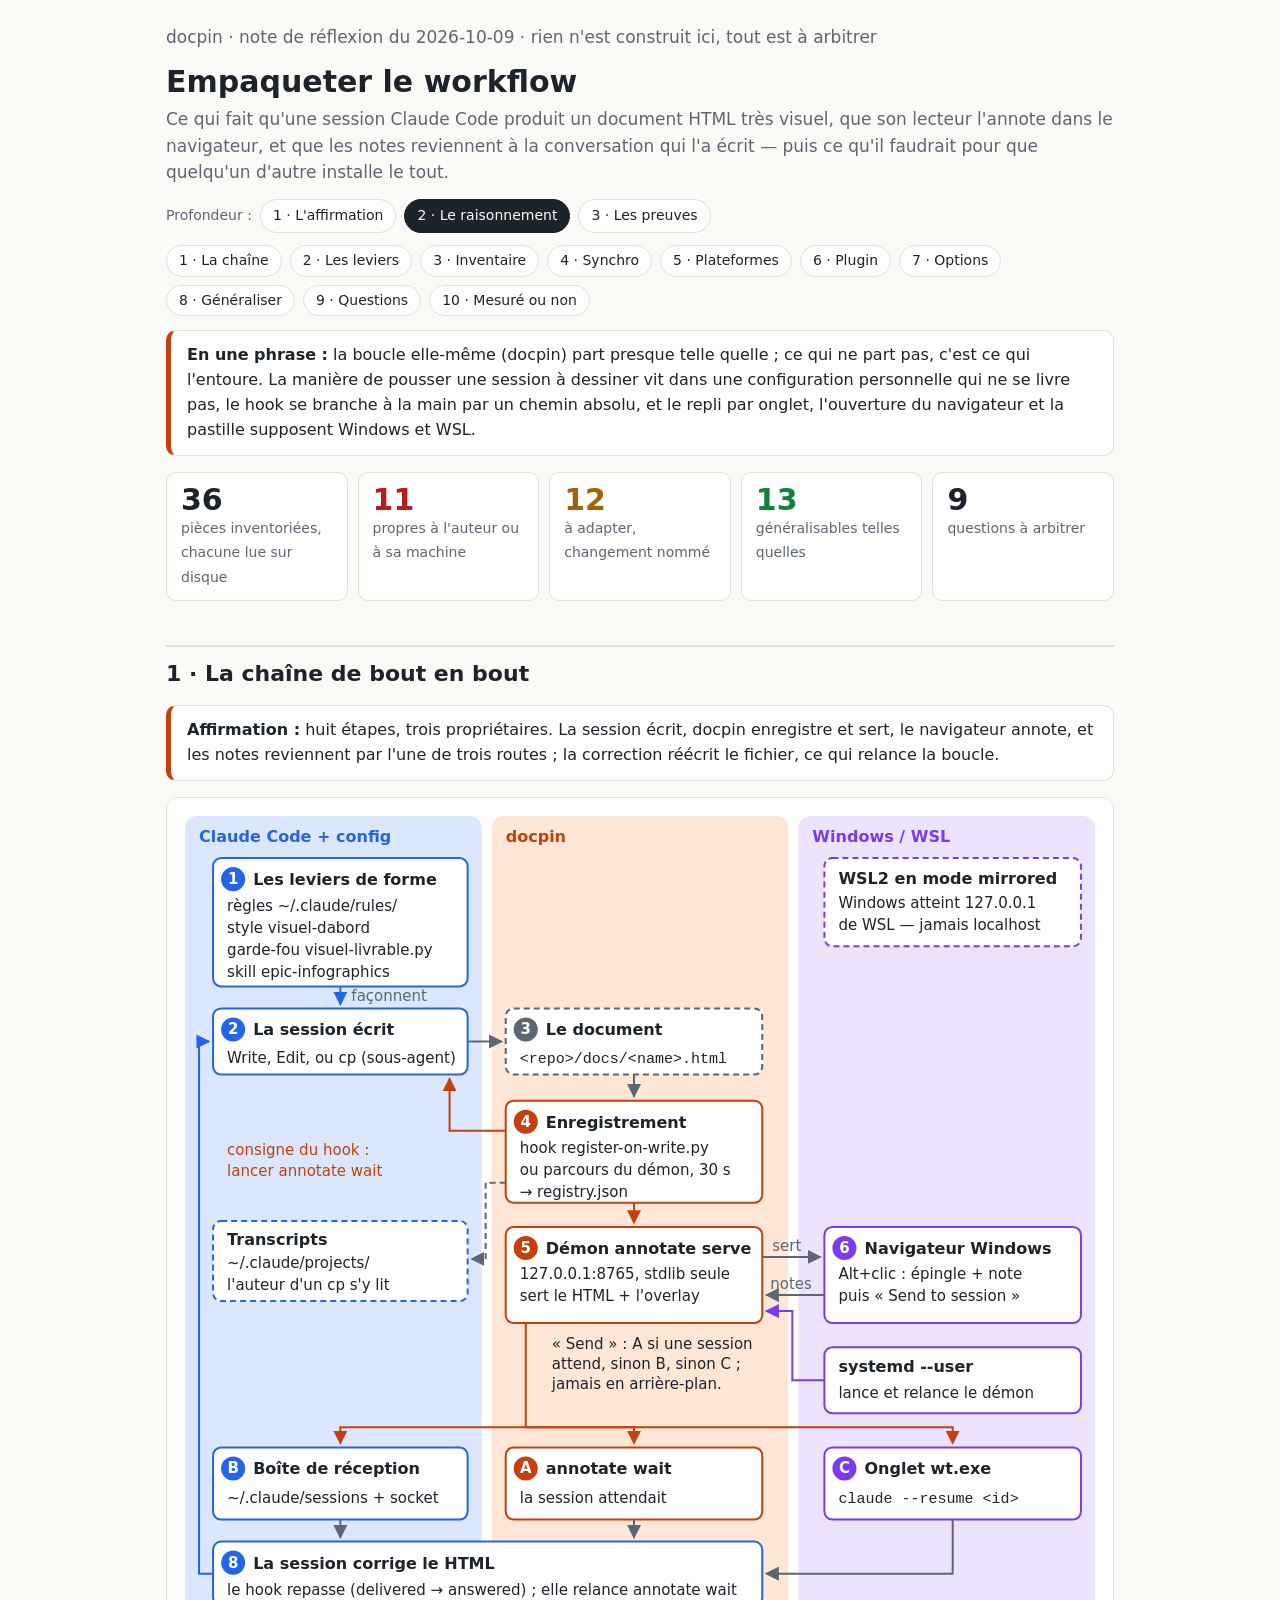
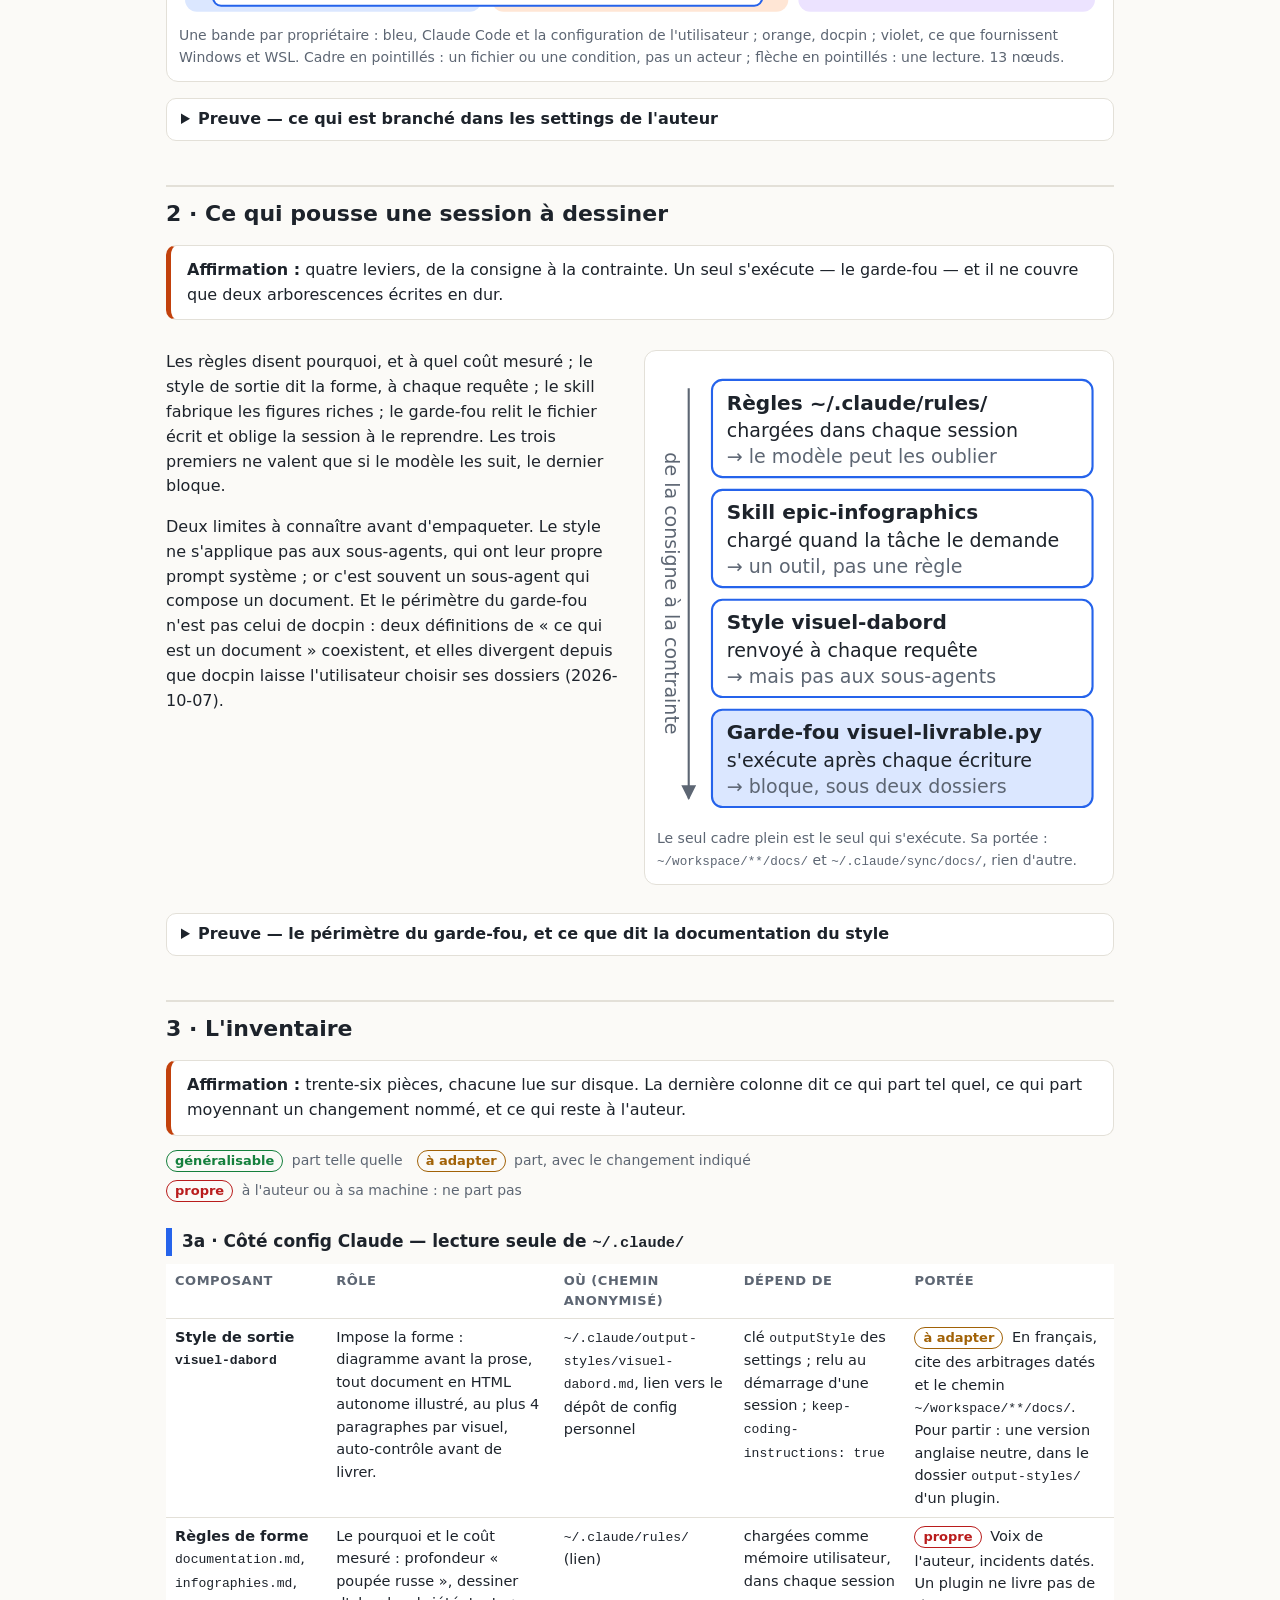
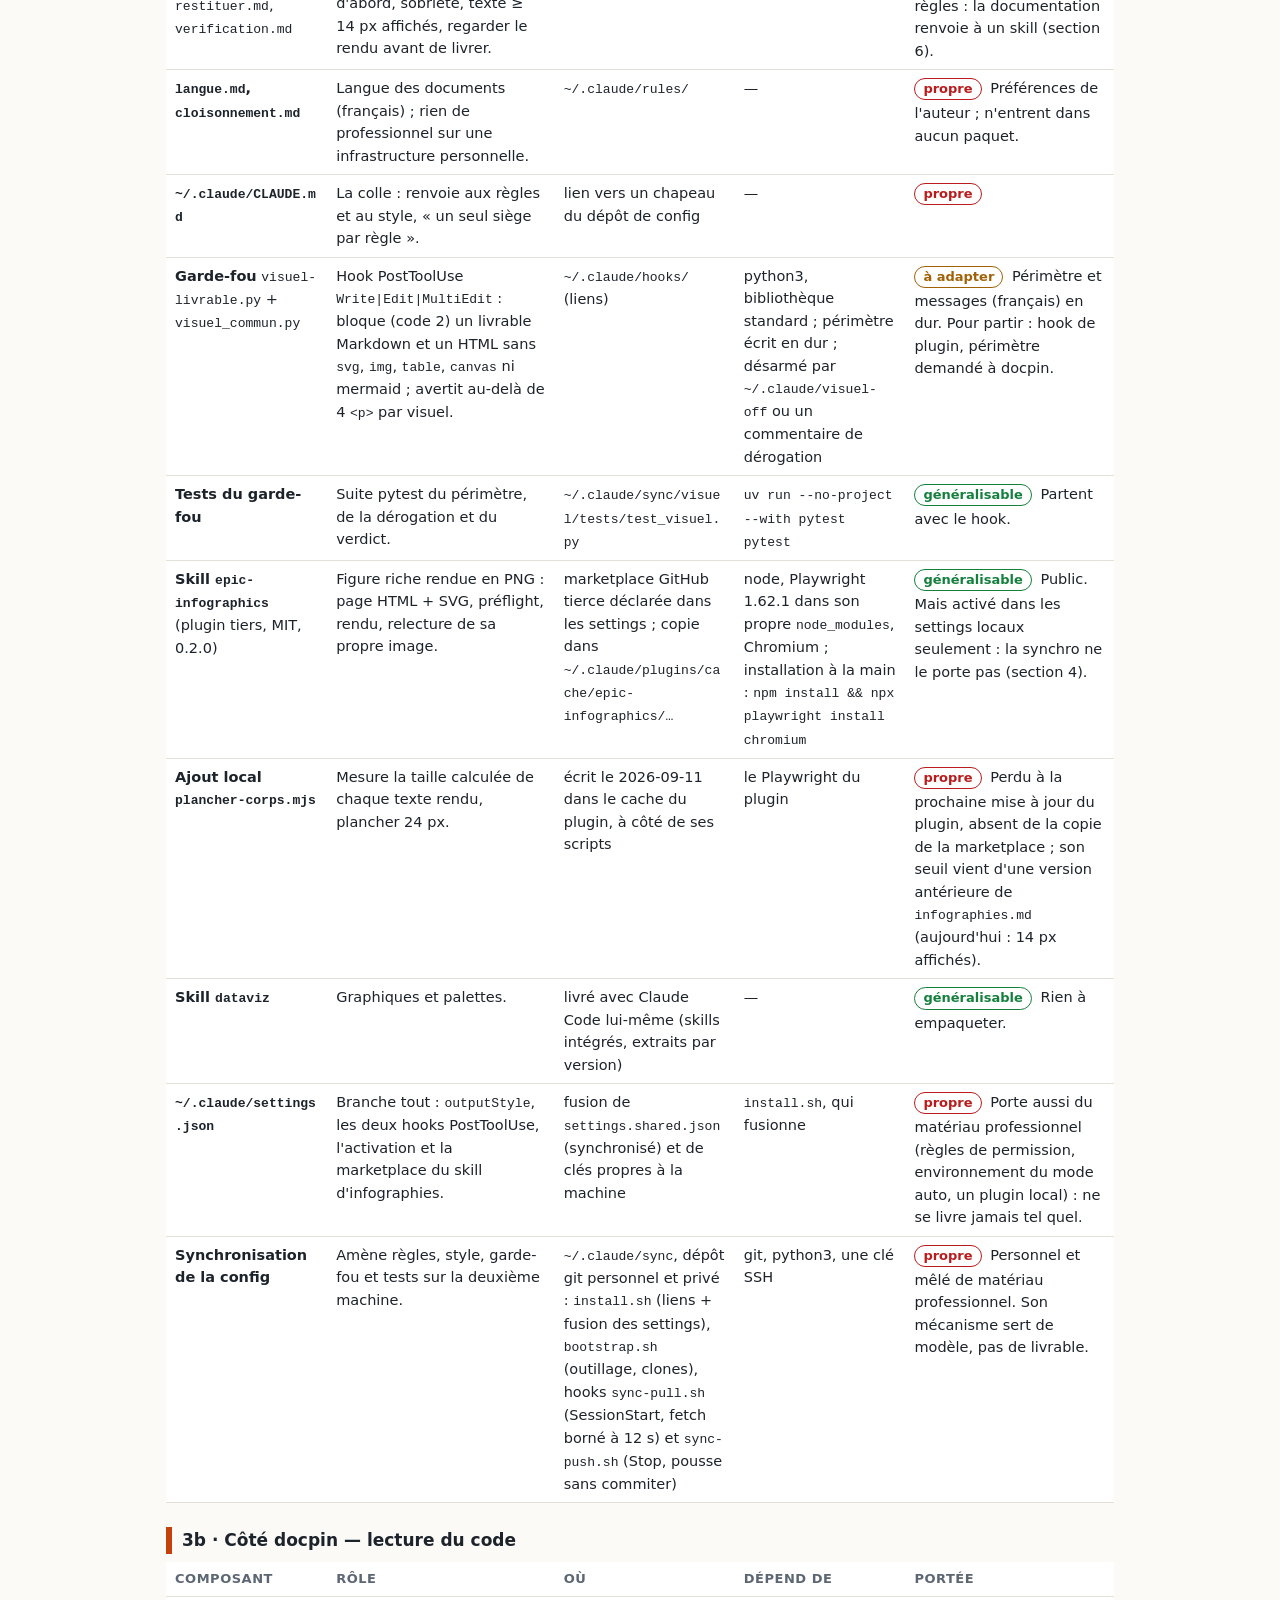
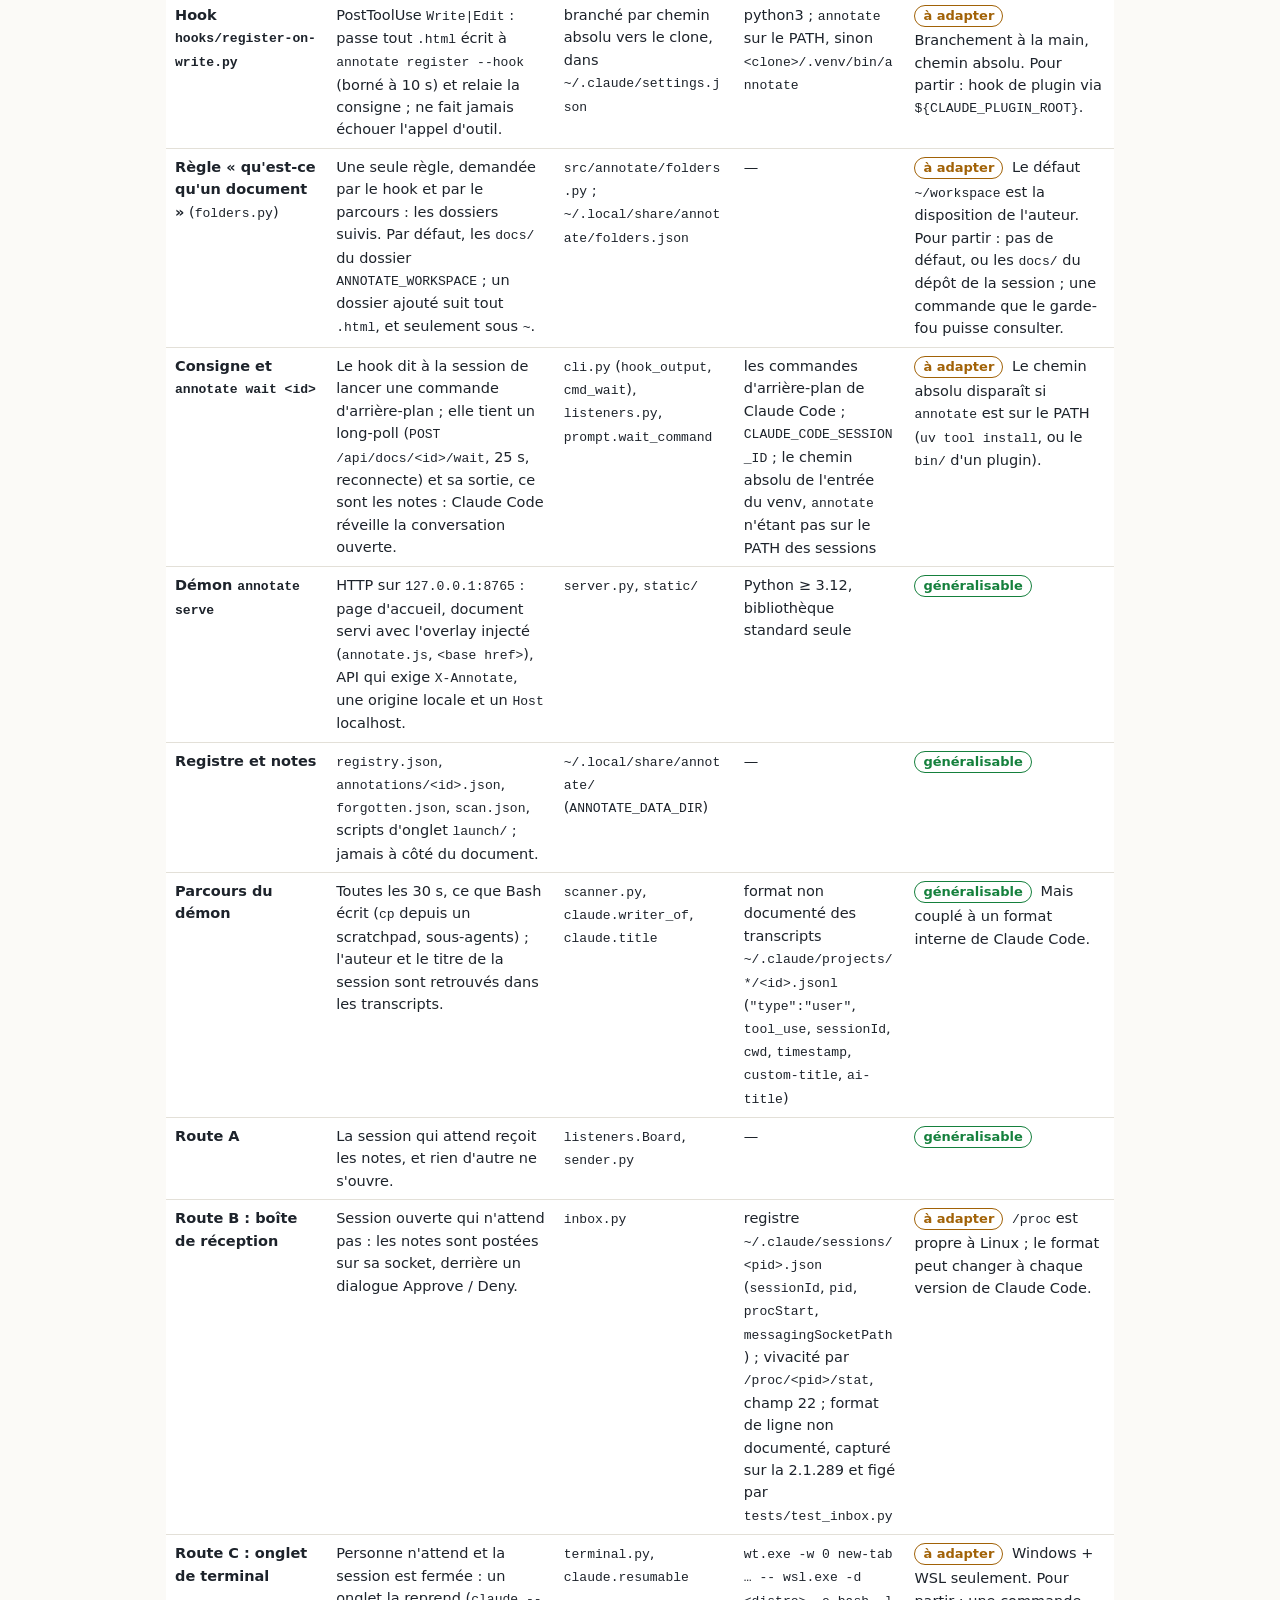
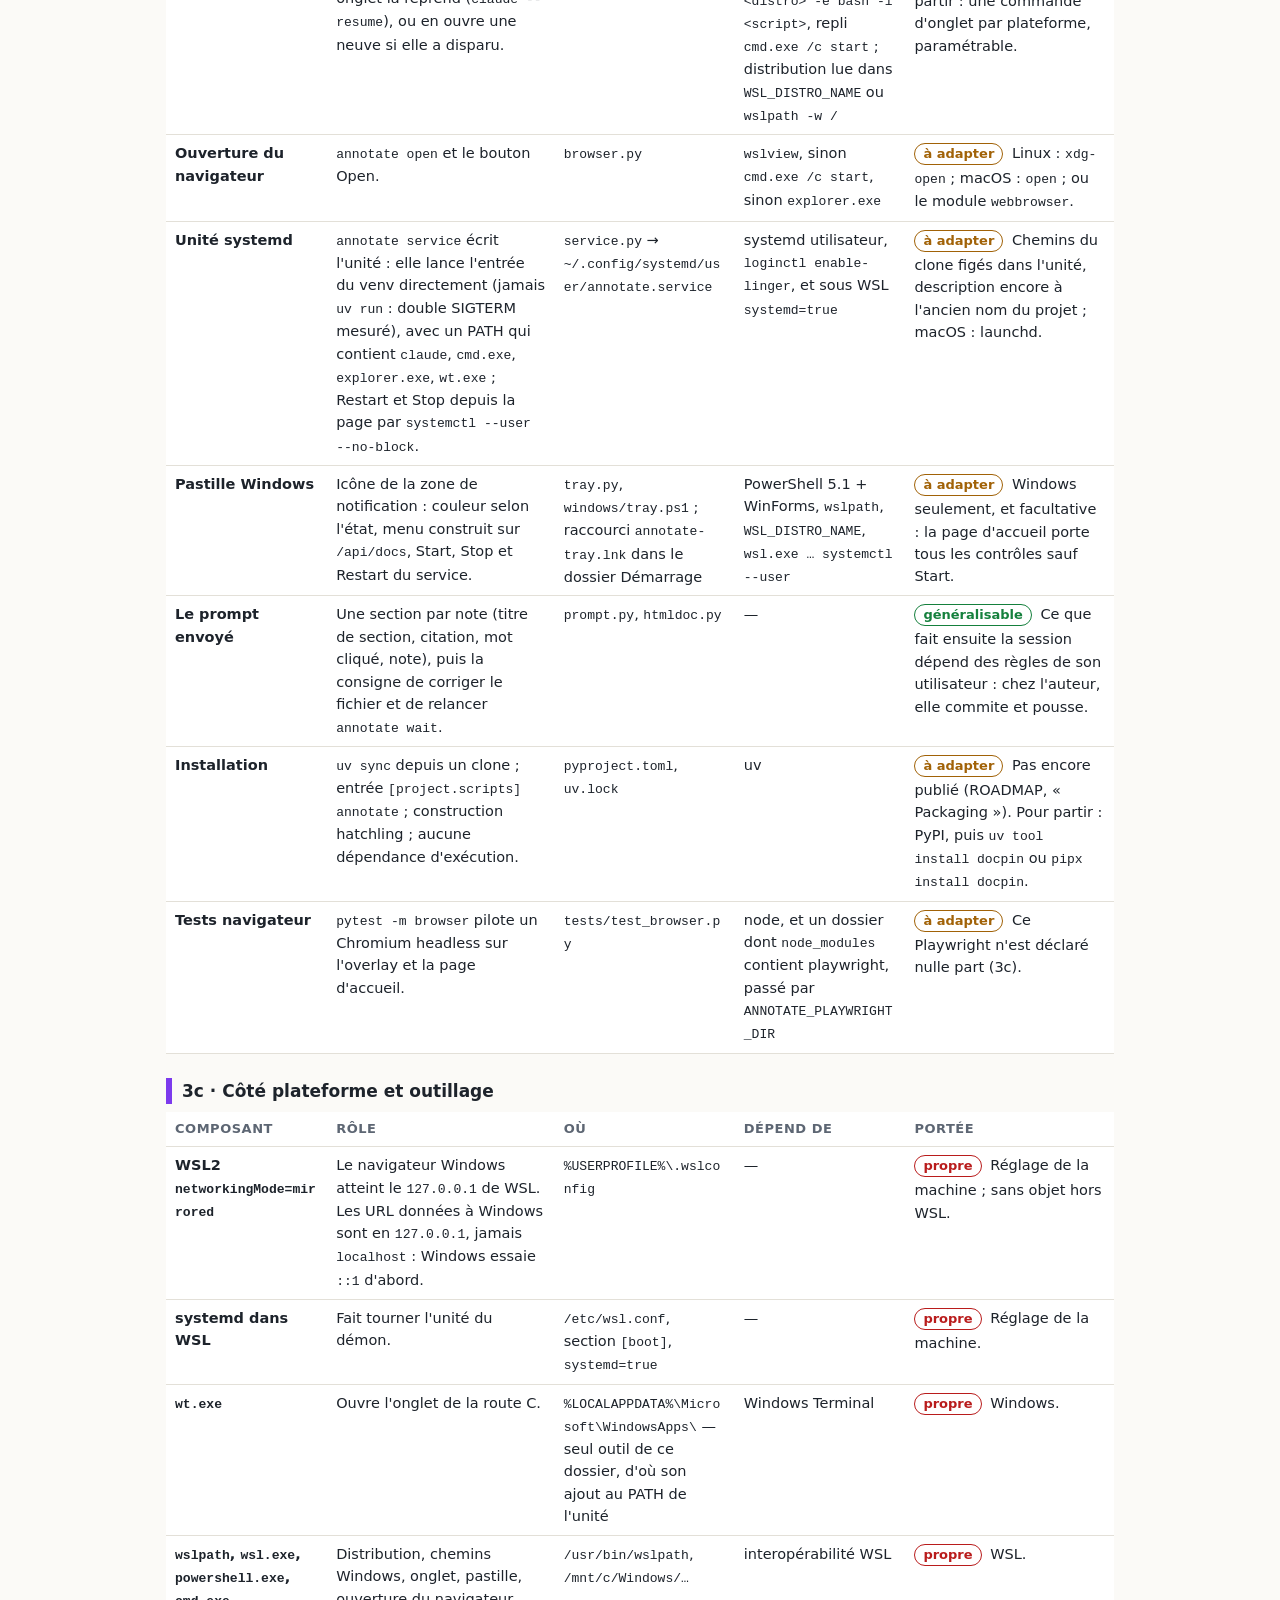
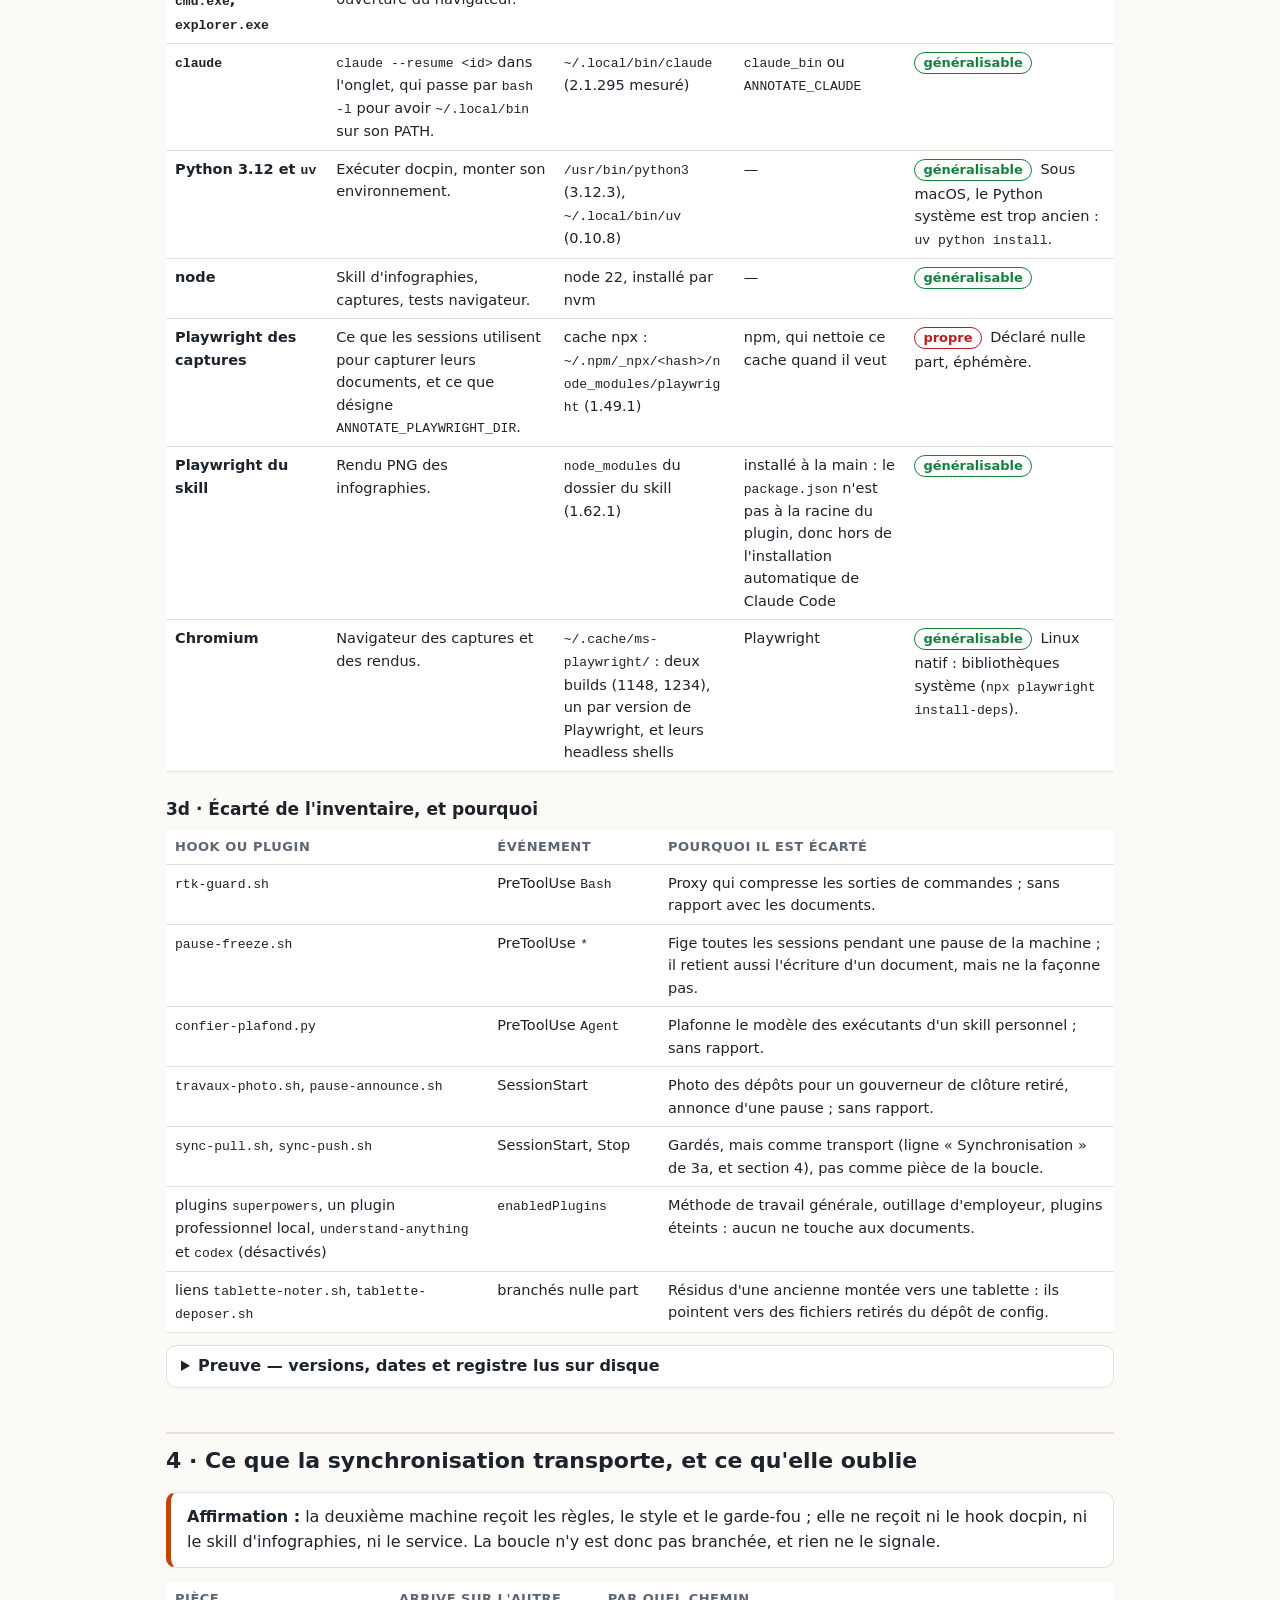
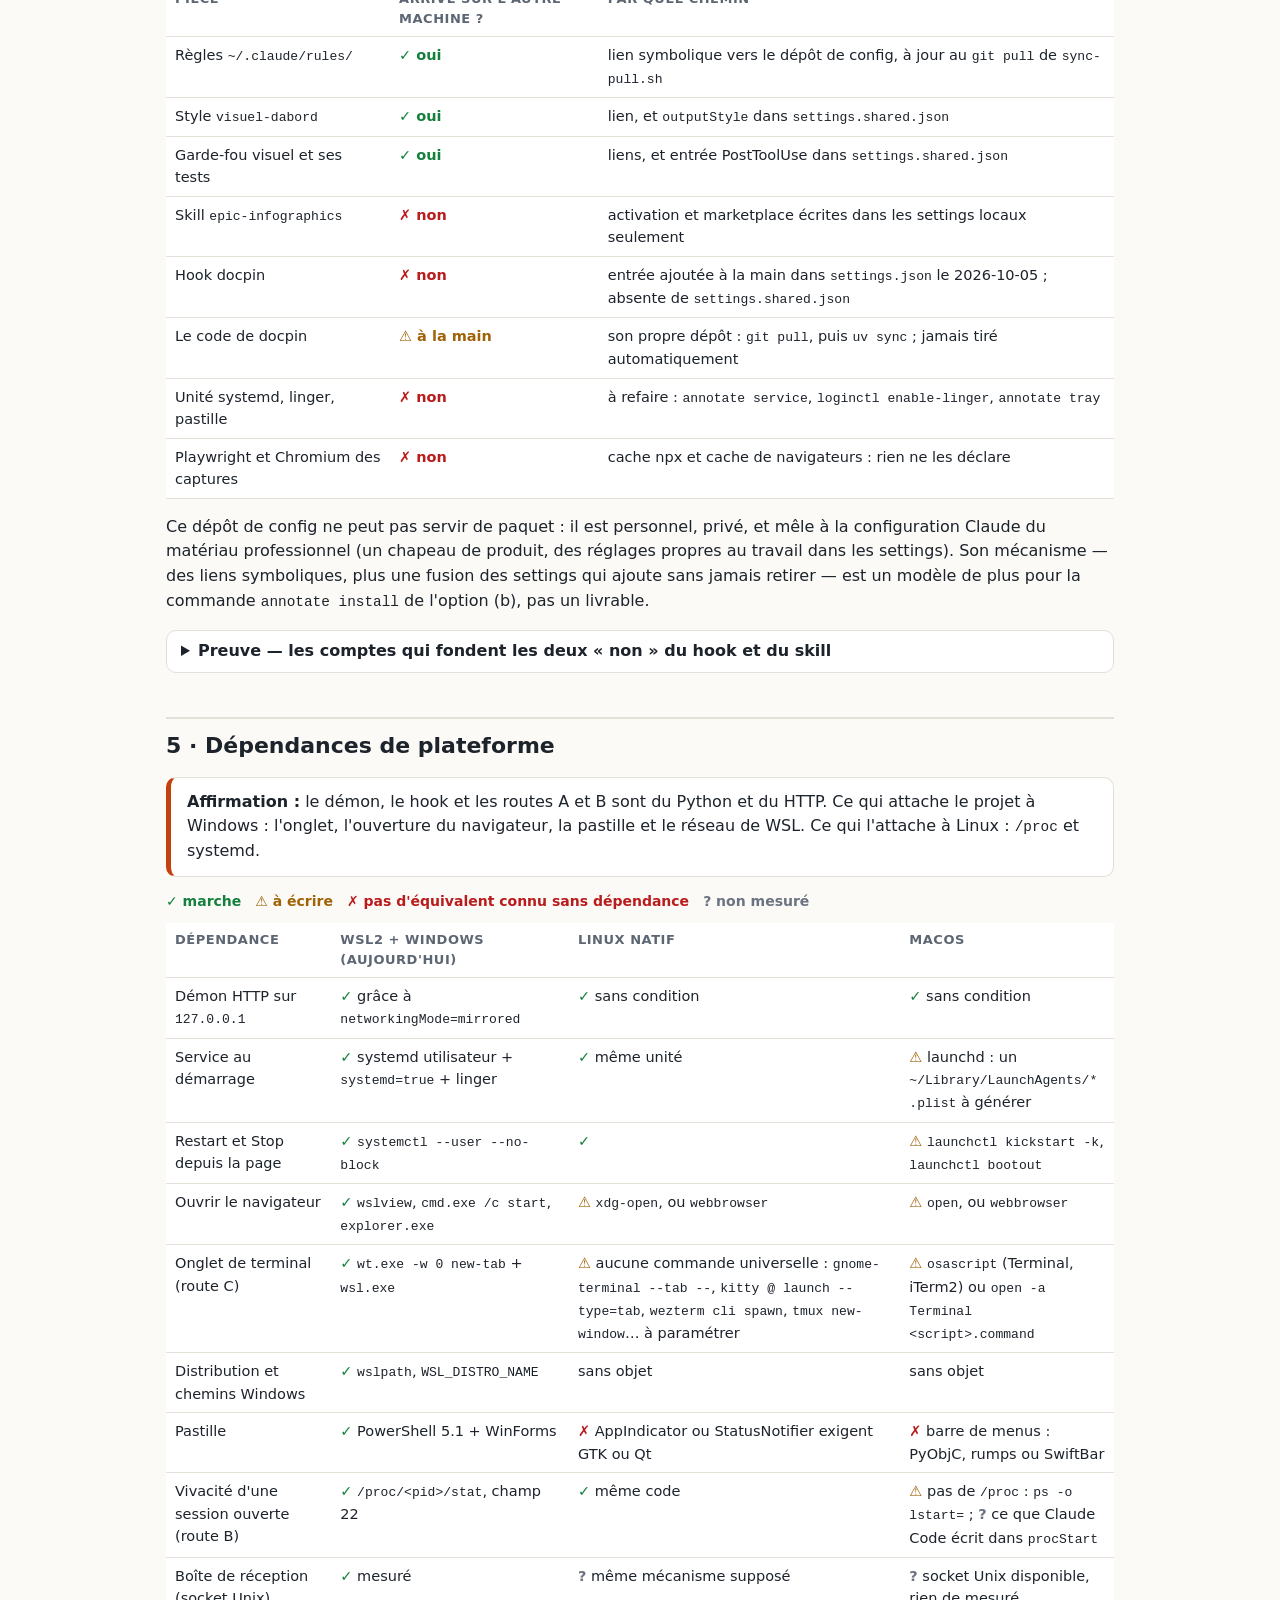
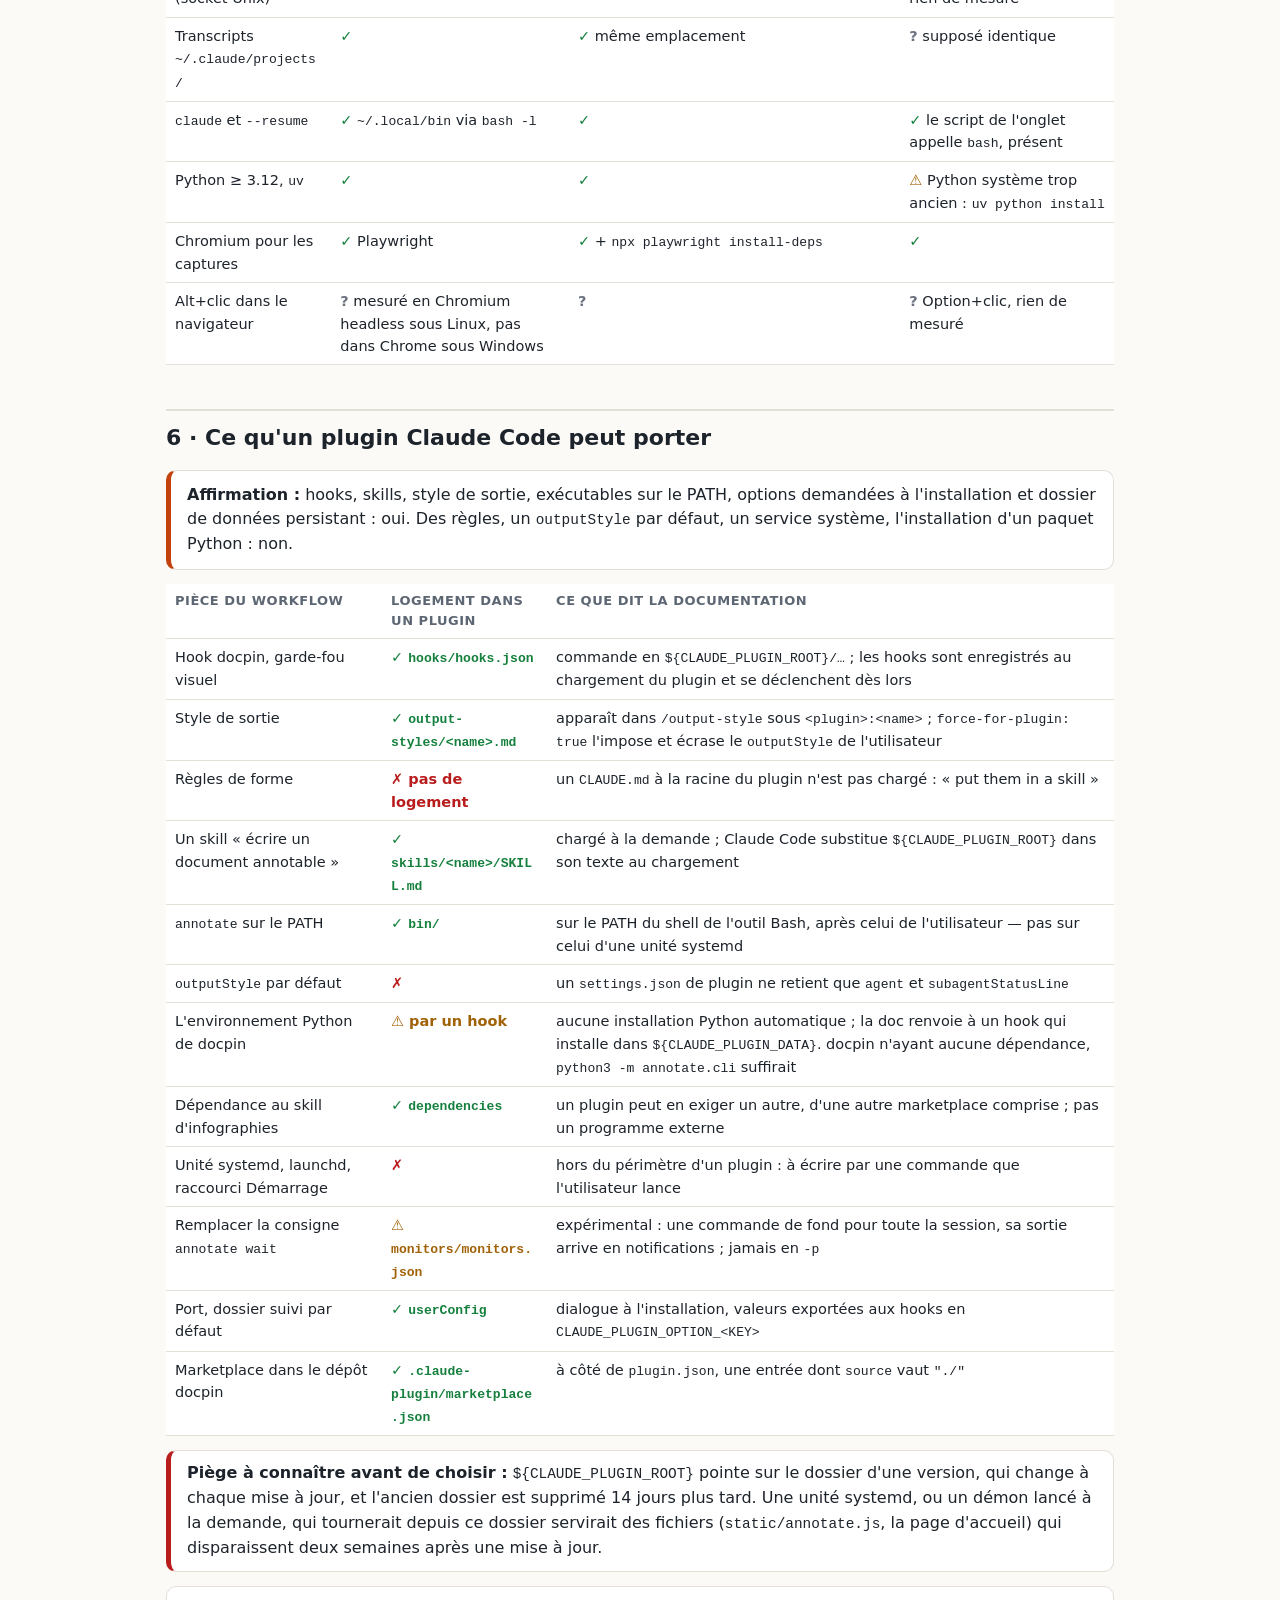
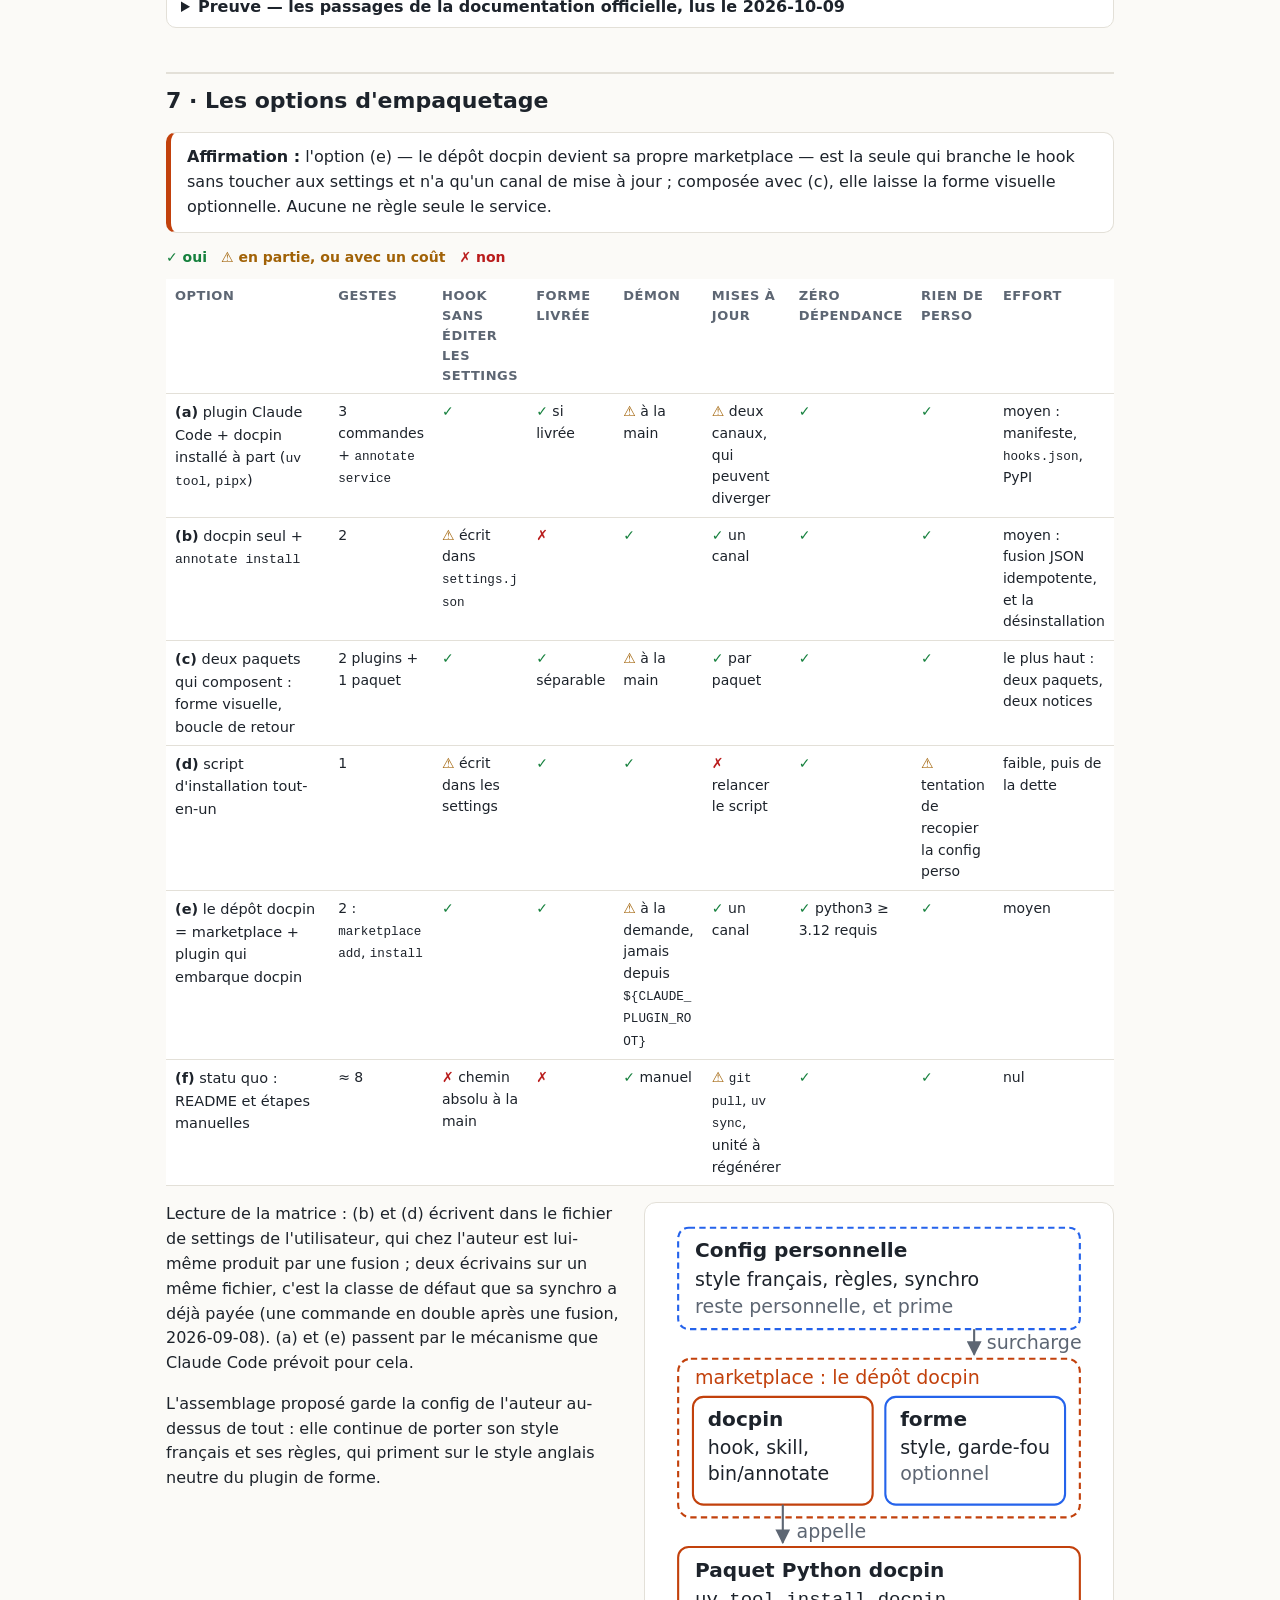
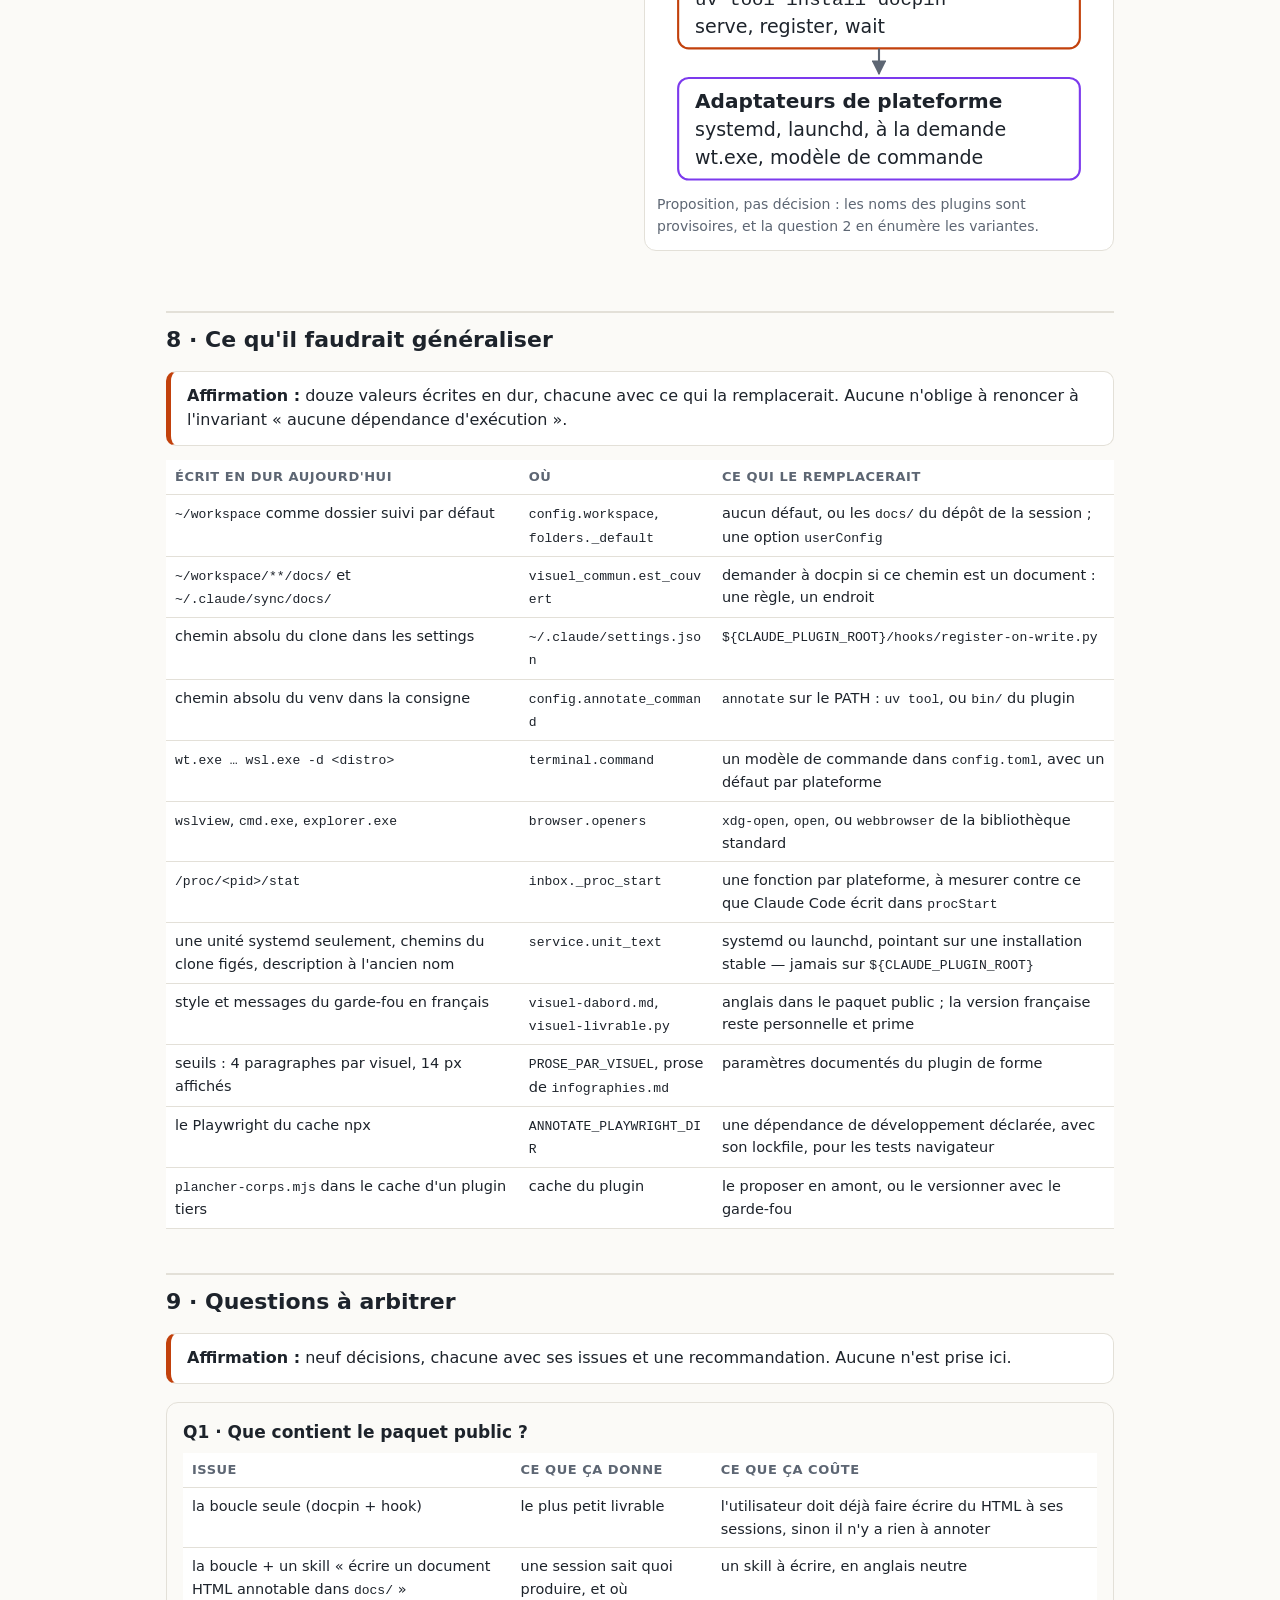
==== docs/empaqueter-le-workflow.html @ dc302966 "docs: inventaire du workflow et pistes d'empaquetage Inventaire de tout ce qui fait tourner la chaîn" ====
<!doctype html>
<html lang="fr">
<head>
<meta charset="utf-8">
<meta name="viewport" content="width=device-width, initial-scale=1">
<meta name="color-scheme" content="light dark">
<title>Empaqueter le workflow</title>
<style>
:root {
  --bg: #fbfaf7; --paper: #ffffff; --ink: #1d232b; --muted: #5d6673; --line: #e3e0d8;
  --claude: #2563eb; --claude-soft: #dbe7ff;
  --docpin: #c2410c; --docpin-soft: #ffe6d5;
  --plat: #7c3aed; --plat-soft: #ece3ff;
  --gen: #15803d; --adapt: #a16207; --own: #b91c1c; --unk: #6b7280;
}
@media (prefers-color-scheme: dark) {
  :root:not([data-theme="light"]) {
    --bg: #15181d; --paper: #1d2128; --ink: #e6e8eb; --muted: #9aa3ae; --line: #313844;
    --claude: #7aa7ff; --claude-soft: #1f2e4d; --docpin: #fb923c; --docpin-soft: #4a2a15;
    --plat: #b79bff; --plat-soft: #2d2350; --gen: #4ade80; --adapt: #fbbf24; --own: #f87171;
    --unk: #9ca3af;
  }
}
:root[data-theme="dark"] {
  --bg: #15181d; --paper: #1d2128; --ink: #e6e8eb; --muted: #9aa3ae; --line: #313844;
  --claude: #7aa7ff; --claude-soft: #1f2e4d; --docpin: #fb923c; --docpin-soft: #4a2a15;
  --plat: #b79bff; --plat-soft: #2d2350; --gen: #4ade80; --adapt: #fbbf24; --own: #f87171;
  --unk: #9ca3af;
}
* { box-sizing: border-box; }
body { margin: 0; background: var(--bg); color: var(--ink);
  font: 16px/1.55 system-ui, -apple-system, "Segoe UI", sans-serif; }
main { max-width: 980px; margin: 0 auto; padding: 24px 16px 80px; }
h1 { font-size: 30px; line-height: 1.2; margin: 8px 0 6px; }
h2 { font-size: 22px; margin: 44px 0 10px; padding-top: 10px; border-top: 2px solid var(--line); }
h3 { font-size: 17px; margin: 24px 0 8px; }
h3.side { border-left: 6px solid var(--line); padding-left: 10px; }
h3.side.claude { border-color: var(--claude); } h3.side.docpin { border-color: var(--docpin); }
h3.side.plat { border-color: var(--plat); }
a { color: var(--claude); }
.lede { color: var(--muted); font-size: 17px; margin: 0 0 14px; }
.levels { display: flex; flex-wrap: wrap; align-items: center; gap: 8px; margin: 14px 0 6px; }
.levels span { color: var(--muted); font-size: 14px; }
.levels button { font: inherit; font-size: 14px; color: var(--ink); background: var(--paper);
  border: 1px solid var(--line); border-radius: 999px; padding: 5px 12px; cursor: pointer; }
.levels button[aria-pressed="true"] { background: var(--ink); color: var(--bg); border-color: var(--ink); }
nav.toc { display: flex; flex-wrap: wrap; gap: 8px; margin: 12px 0 6px; }
nav.toc a { text-decoration: none; color: var(--ink); background: var(--paper); border: 1px solid var(--line);
  border-radius: 999px; padding: 4px 12px; font-size: 14px; }
.verdict { background: var(--paper); border: 1px solid var(--line); border-left: 5px solid var(--docpin);
  border-radius: 10px; padding: 12px 16px; margin: 14px 0; }
.warn { background: var(--paper); border: 1px solid var(--line); border-left: 5px solid var(--own);
  border-radius: 10px; padding: 10px 16px; margin: 14px 0; }
.reco { background: var(--paper); border: 1px solid var(--line); border-left: 5px solid var(--gen);
  border-radius: 10px; padding: 10px 16px; margin: 10px 0 4px; }
.tiles { display: grid; grid-template-columns: repeat(auto-fit, minmax(150px, 1fr)); gap: 10px; margin: 16px 0; }
.tile { background: var(--paper); border: 1px solid var(--line); border-radius: 10px; padding: 10px 14px; }
.tile b { display: block; font-size: 30px; line-height: 1.1; }
.tile span { color: var(--muted); font-size: 14px; }
.tile.own b { color: var(--own); } .tile.adapt b { color: var(--adapt); } .tile.gen b { color: var(--gen); }
figure { margin: 16px 0; background: var(--paper); border: 1px solid var(--line); border-radius: 12px; padding: 12px; }
figure svg { width: 100%; height: auto; display: block; }
figcaption { color: var(--muted); font-size: 14px; margin-top: 8px; }
.narrowfig svg { max-width: 460px; margin: 0 auto; }
@media (max-width: 999px) { .wide-only { display: none; } }
@media (min-width: 1000px) { .narrow-only { display: none; } }
.split { display: grid; gap: 4px 22px; align-items: start; }
@media (min-width: 900px) { .split { grid-template-columns: minmax(0, 1fr) 470px; } }
.scroll { overflow-x: auto; }
table { border-collapse: collapse; width: 100%; background: var(--paper); font-size: 14.5px; }
th, td { text-align: left; vertical-align: top; padding: 7px 9px; border-bottom: 1px solid var(--line);
  overflow-wrap: break-word; }
table.inv th:nth-child(1) { width: 17%; } table.inv th:nth-child(2) { width: 24%; }
table.inv th:nth-child(3) { width: 19%; } table.inv th:nth-child(4) { width: 18%; }
table.excl th:nth-child(1) { width: 34%; } table.excl th:nth-child(2) { width: 18%; }
table.matrix th:nth-child(1) { width: 20%; }
table.matrix td:not(:first-child) { font-size: 14px; }
th { font-size: 13px; text-transform: uppercase; letter-spacing: .04em; color: var(--muted); }
code { font-family: ui-monospace, "Cascadia Code", Menlo, monospace; font-size: .9em; overflow-wrap: anywhere; }
.tag { display: inline-block; font-size: 13px; font-weight: 700; padding: 0 8px; border-radius: 999px;
  border: 1.5px solid currentColor; white-space: nowrap; margin: 0 4px 2px 0; }
.tag.gen, .y { color: var(--gen); } .tag.adapt, .w { color: var(--adapt); } .tag.own, .n { color: var(--own); }
.tag.unk, .u { color: var(--unk); }
.y, .w, .n, .u { font-weight: 700; }
details { background: var(--paper); border: 1px solid var(--line); border-radius: 10px; padding: 8px 14px; margin: 12px 0; }
summary { cursor: pointer; font-weight: 600; }
pre { white-space: pre-wrap; overflow-wrap: anywhere; background: var(--bg); border: 1px solid var(--line);
  border-radius: 8px; padding: 10px 12px; font-size: 13.5px; line-height: 1.45; }
blockquote { margin: 8px 0; padding: 4px 12px; border-left: 3px solid var(--line); color: var(--muted); }
ul.tight { margin: 6px 0; padding-left: 20px; } ul.tight li { margin: 2px 0; }
.q { border: 1px solid var(--line); border-radius: 12px; padding: 2px 16px 12px; margin: 18px 0; }
.q h3 { margin-top: 14px; }
.legend { display: flex; flex-wrap: wrap; gap: 6px 14px; font-size: 14px; color: var(--muted); margin: 6px 0 10px; }
/* svg text: wide figures are drawn at about 1 unit per pixel, narrow ones are capped at 460 px */
.s15 { font-size: 15px; fill: var(--ink); } .s16b { font-size: 16px; font-weight: 700; fill: var(--ink); }
.s18 { font-size: 18px; fill: var(--ink); } .s19b { font-size: 19px; font-weight: 700; fill: var(--ink); }
.lane { font-size: 16px; font-weight: 700; }
.bn { font-size: 15px; font-weight: 700; fill: var(--paper); } .bn18 { font-size: 18px; font-weight: 700; fill: var(--paper); }
.mono { font-family: ui-monospace, "Cascadia Code", Menlo, monospace; }
.mut { fill: var(--muted); }
.box { fill: var(--paper); stroke-width: 2; }
.arr { fill: none; stroke-width: 2; }
.dash { stroke-dasharray: 6 4; }
/* depth selector: level 1 keeps the claims, level 3 opens every proof */
body[data-level="1"] .l2 { display: none !important; }
@media (max-width: 640px) {
  h1 { font-size: 25px; } body { font-size: 15px; }
  table, thead, tbody, tr, th, td { display: block; }
  thead { display: none; }
  tr { border-bottom: 1px solid var(--line); padding: 8px 0; }
  td { border: none; padding: 2px 10px; }
  td[data-label]::before { content: attr(data-label); display: block; font-size: 12.5px;
    text-transform: uppercase; letter-spacing: .04em; color: var(--muted); }
}
</style>
</head>
<body data-level="2">
<main>
<p class="lede">docpin · note de réflexion du 2026-10-09 · rien n'est construit ici, tout est à arbitrer</p>
<h1>Empaqueter le workflow</h1>
<p class="lede">Ce qui fait qu'une session Claude Code produit un document HTML très visuel, que son lecteur
l'annote dans le navigateur, et que les notes reviennent à la conversation qui l'a écrit — puis ce qu'il
faudrait pour que quelqu'un d'autre installe le tout.</p>

<div class="levels" role="group" aria-label="Profondeur de lecture">
  <span>Profondeur :</span>
  <button type="button" data-level="1" aria-pressed="false">1 · L'affirmation</button>
  <button type="button" data-level="2" aria-pressed="true">2 · Le raisonnement</button>
  <button type="button" data-level="3" aria-pressed="false">3 · Les preuves</button>
</div>

<nav class="toc">
  <a href="#chaine">1 · La chaîne</a>
  <a href="#leviers">2 · Les leviers</a>
  <a href="#inventaire">3 · Inventaire</a>
  <a href="#synchro">4 · Synchro</a>
  <a href="#plateformes">5 · Plateformes</a>
  <a href="#plugin">6 · Plugin</a>
  <a href="#options">7 · Options</a>
  <a href="#generaliser">8 · Généraliser</a>
  <a href="#questions">9 · Questions</a>
  <a href="#mesure">10 · Mesuré ou non</a>
</nav>

<div class="verdict"><strong>En une phrase :</strong> la boucle elle-même (docpin) part presque telle quelle ;
ce qui ne part pas, c'est ce qui l'entoure. La manière de pousser une session à dessiner vit dans une
configuration personnelle qui ne se livre pas, le hook se branche à la main par un chemin absolu, et le repli
par onglet, l'ouverture du navigateur et la pastille supposent Windows et WSL.</div>

<div class="tiles">
  <div class="tile"><b>36</b><span>pièces inventoriées, chacune lue sur disque</span></div>
  <div class="tile own"><b>11</b><span>propres à l'auteur ou à sa machine</span></div>
  <div class="tile adapt"><b>12</b><span>à adapter, changement nommé</span></div>
  <div class="tile gen"><b>13</b><span>généralisables telles quelles</span></div>
  <div class="tile"><b>9</b><span>questions à arbitrer</span></div>
</div>

<!-- ============================================================ 1 -->
<h2 id="chaine">1 · La chaîne de bout en bout</h2>
<div class="verdict"><strong>Affirmation :</strong> huit étapes, trois propriétaires. La session écrit, docpin
enregistre et sert, le navigateur annote, et les notes reviennent par l'une de trois routes ; la correction
réécrit le fichier, ce qui relance la boucle.</div>

<figure class="wide-only">
<svg viewBox="0 0 920 806" role="img" aria-labelledby="w-t">
  <title id="w-t">La chaîne : leviers de forme, session, document, enregistrement, démon, navigateur, trois routes de retour, correction</title>
  <defs>
    <marker id="w-ai" viewBox="0 0 10 10" refX="9" refY="5" markerWidth="7" markerHeight="7" orient="auto-start-reverse"><path d="M0,0 L10,5 L0,10 z" fill="var(--muted)"/></marker>
    <marker id="w-ac" viewBox="0 0 10 10" refX="9" refY="5" markerWidth="7" markerHeight="7" orient="auto-start-reverse"><path d="M0,0 L10,5 L0,10 z" fill="var(--claude)"/></marker>
    <marker id="w-ad" viewBox="0 0 10 10" refX="9" refY="5" markerWidth="7" markerHeight="7" orient="auto-start-reverse"><path d="M0,0 L10,5 L0,10 z" fill="var(--docpin)"/></marker>
    <marker id="w-ap" viewBox="0 0 10 10" refX="9" refY="5" markerWidth="7" markerHeight="7" orient="auto-start-reverse"><path d="M0,0 L10,5 L0,10 z" fill="var(--plat)"/></marker>
  </defs>
  <!-- lanes -->
  <rect x="6" y="6" width="296" height="794" rx="12" fill="var(--claude-soft)"/>
  <rect x="312" y="6" width="296" height="794" rx="12" fill="var(--docpin-soft)"/>
  <rect x="618" y="6" width="296" height="794" rx="12" fill="var(--plat-soft)"/>
  <text x="20" y="32" class="lane" fill="var(--claude)">Claude Code + config</text>
  <text x="326" y="32" class="lane" fill="var(--docpin)">docpin</text>
  <text x="632" y="32" class="lane" fill="var(--plat)">Windows / WSL</text>

  <!-- 1 levers -->
  <rect x="34" y="48" width="254" height="128" rx="8" class="box" stroke="var(--claude)"/>
  <circle cx="54" cy="69" r="12" fill="var(--claude)"/><text x="54" y="74" text-anchor="middle" class="bn">1</text>
  <text x="74" y="75" class="s16b">Les leviers de forme</text>
  <text x="48" y="101" class="s15">règles ~/.claude/rules/</text>
  <text x="48" y="123" class="s15">style visuel-dabord</text>
  <text x="48" y="145" class="s15">garde-fou visuel-livrable.py</text>
  <text x="48" y="167" class="s15">skill epic-infographics</text>
  <path d="M161,176 V194" class="arr" stroke="var(--claude)" marker-end="url(#w-ac)"/>
  <text x="172" y="191" class="s15 mut">façonnent</text>

  <!-- WSL note -->
  <rect x="644" y="48" width="256" height="88" rx="8" class="box dash" stroke="var(--plat)"/>
  <text x="658" y="74" class="s16b">WSL2 en mode mirrored</text>
  <text x="658" y="98" class="s15">Windows atteint 127.0.0.1</text>
  <text x="658" y="120" class="s15">de WSL — jamais localhost</text>

  <!-- 2 session -->
  <rect x="34" y="198" width="254" height="66" rx="8" class="box" stroke="var(--claude)"/>
  <circle cx="54" cy="219" r="12" fill="var(--claude)"/><text x="54" y="224" text-anchor="middle" class="bn">2</text>
  <text x="74" y="225" class="s16b">La session écrit</text>
  <text x="48" y="252" class="s15">Write, Edit, ou cp (sous-agent)</text>
  <path d="M288,231 H322" class="arr" stroke="var(--muted)" marker-end="url(#w-ai)"/>

  <!-- 3 document -->
  <rect x="326" y="198" width="256" height="66" rx="8" class="box dash" stroke="var(--muted)"/>
  <circle cx="346" cy="219" r="12" fill="var(--muted)"/><text x="346" y="224" text-anchor="middle" class="bn">3</text>
  <text x="366" y="225" class="s16b">Le document</text>
  <text x="340" y="252" class="s15 mono">&lt;repo&gt;/docs/&lt;name&gt;.html</text>
  <path d="M454,264 V286" class="arr" stroke="var(--muted)" marker-end="url(#w-ai)"/>

  <!-- 4 registration -->
  <rect x="326" y="290" width="256" height="102" rx="8" class="box" stroke="var(--docpin)"/>
  <circle cx="346" cy="311" r="12" fill="var(--docpin)"/><text x="346" y="316" text-anchor="middle" class="bn">4</text>
  <text x="366" y="317" class="s16b">Enregistrement</text>
  <text x="340" y="342" class="s15">hook register-on-write.py</text>
  <text x="340" y="364" class="s15">ou parcours du démon, 30 s</text>
  <text x="340" y="386" class="s15">→ registry.json</text>
  <!-- instruction back to the session -->
  <path d="M326,320 H270 V268" class="arr" stroke="var(--docpin)" marker-end="url(#w-ad)"/>
  <text x="48" y="344" class="s15" fill="var(--docpin)" style="fill: var(--docpin)">consigne du hook :</text>
  <text x="48" y="365" class="s15" style="fill: var(--docpin)">lancer annotate wait</text>

  <!-- transcripts -->
  <rect x="34" y="410" width="254" height="80" rx="8" class="box dash" stroke="var(--claude)"/>
  <text x="48" y="434" class="s16b">Transcripts</text>
  <text x="48" y="457" class="s15">~/.claude/projects/</text>
  <text x="48" y="479" class="s15">l'auteur d'un cp s'y lit</text>
  <path d="M326,372 H306 V448 H292" class="arr dash" stroke="var(--muted)" marker-end="url(#w-ai)"/>

  <!-- 5 daemon -->
  <path d="M454,392 V412" class="arr" stroke="var(--docpin)" marker-end="url(#w-ad)"/>
  <rect x="326" y="416" width="256" height="96" rx="8" class="box" stroke="var(--docpin)"/>
  <circle cx="346" cy="437" r="12" fill="var(--docpin)"/><text x="346" y="442" text-anchor="middle" class="bn">5</text>
  <text x="366" y="443" class="s16b">Démon annotate serve</text>
  <text x="340" y="468" class="s15">127.0.0.1:8765, stdlib seule</text>
  <text x="340" y="490" class="s15">sert le HTML + l'overlay</text>

  <!-- 6 browser -->
  <rect x="644" y="416" width="256" height="96" rx="8" class="box" stroke="var(--plat)"/>
  <circle cx="664" cy="437" r="12" fill="var(--plat)"/><text x="664" y="442" text-anchor="middle" class="bn">6</text>
  <text x="684" y="443" class="s16b">Navigateur Windows</text>
  <text x="658" y="468" class="s15">Alt+clic : épingle + note</text>
  <text x="658" y="490" class="s15">puis « Send to session »</text>
  <path d="M582,446 H640" class="arr" stroke="var(--muted)" marker-end="url(#w-ai)"/>
  <text x="592" y="440" class="s15 mut">sert</text>
  <path d="M644,484 H586" class="arr" stroke="var(--muted)" marker-end="url(#w-ai)"/>
  <text x="590" y="478" class="s15 mut">notes</text>

  <!-- systemd -->
  <rect x="644" y="536" width="256" height="66" rx="8" class="box" stroke="var(--plat)"/>
  <text x="658" y="561" class="s16b">systemd --user</text>
  <text x="658" y="587" class="s15">lance et relance le démon</text>
  <path d="M644,569 H612 V500 H586" class="arr" stroke="var(--plat)" marker-end="url(#w-ap)"/>

  <!-- send rule and fan-out -->
  <text x="372" y="538" class="s15">« Send » : A si une session</text>
  <text x="372" y="558" class="s15">attend, sinon B, sinon C ;</text>
  <text x="372" y="578" class="s15">jamais en arrière-plan.</text>
  <path d="M346,512 V616 H161 V632" class="arr" stroke="var(--docpin)" marker-end="url(#w-ad)"/>
  <path d="M346,616 H454 V632" class="arr" stroke="var(--docpin)" marker-end="url(#w-ad)"/>
  <path d="M346,616 H772 V632" class="arr" stroke="var(--docpin)" marker-end="url(#w-ad)"/>

  <!-- 7 routes -->
  <rect x="34" y="636" width="254" height="72" rx="8" class="box" stroke="var(--claude)"/>
  <circle cx="54" cy="657" r="12" fill="var(--claude)"/><text x="54" y="662" text-anchor="middle" class="bn">B</text>
  <text x="74" y="663" class="s16b">Boîte de réception</text>
  <text x="48" y="691" class="s15">~/.claude/sessions + socket</text>
  <rect x="326" y="636" width="256" height="72" rx="8" class="box" stroke="var(--docpin)"/>
  <circle cx="346" cy="657" r="12" fill="var(--docpin)"/><text x="346" y="662" text-anchor="middle" class="bn">A</text>
  <text x="366" y="663" class="s16b">annotate wait</text>
  <text x="340" y="691" class="s15">la session attendait</text>
  <rect x="644" y="636" width="256" height="72" rx="8" class="box" stroke="var(--plat)"/>
  <circle cx="664" cy="657" r="12" fill="var(--plat)"/><text x="664" y="662" text-anchor="middle" class="bn">C</text>
  <text x="684" y="663" class="s16b">Onglet wt.exe</text>
  <text x="658" y="691" class="s15 mono">claude --resume &lt;id&gt;</text>

  <!-- 8 correction and loop -->
  <path d="M161,708 V726" class="arr" stroke="var(--muted)" marker-end="url(#w-ai)"/>
  <path d="M454,708 V726" class="arr" stroke="var(--muted)" marker-end="url(#w-ai)"/>
  <path d="M772,708 V762 H586" class="arr" stroke="var(--muted)" marker-end="url(#w-ai)"/>
  <rect x="34" y="730" width="548" height="64" rx="8" class="box" stroke="var(--claude)"/>
  <circle cx="54" cy="751" r="12" fill="var(--claude)"/><text x="54" y="756" text-anchor="middle" class="bn">8</text>
  <text x="74" y="757" class="s16b">La session corrige le HTML</text>
  <text x="48" y="783" class="s15">le hook repasse (delivered → answered) ; elle relance annotate wait</text>
  <path d="M34,762 H20 V231 H30" class="arr" stroke="var(--claude)" marker-end="url(#w-ac)"/>
</svg>
<figcaption>Une bande par propriétaire : bleu, Claude Code et la configuration de l'utilisateur ; orange, docpin ;
violet, ce que fournissent Windows et WSL. Cadre en pointillés : un fichier ou une condition, pas un acteur ;
flèche en pointillés : une lecture. 13 nœuds.</figcaption>
</figure>

<figure class="narrow-only">
<svg viewBox="0 0 420 1524" role="img" aria-labelledby="t-t">
  <title id="t-t">La chaîne de bout en bout, en une colonne</title>
  <defs>
    <marker id="t-ai" viewBox="0 0 10 10" refX="9" refY="5" markerWidth="7" markerHeight="7" orient="auto-start-reverse"><path d="M0,0 L10,5 L0,10 z" fill="var(--muted)"/></marker>
    <marker id="t-ac" viewBox="0 0 10 10" refX="9" refY="5" markerWidth="7" markerHeight="7" orient="auto-start-reverse"><path d="M0,0 L10,5 L0,10 z" fill="var(--claude)"/></marker>
    <marker id="t-ad" viewBox="0 0 10 10" refX="9" refY="5" markerWidth="7" markerHeight="7" orient="auto-start-reverse"><path d="M0,0 L10,5 L0,10 z" fill="var(--docpin)"/></marker>
  </defs>
  <!-- legend -->
  <rect x="24" y="12" width="20" height="20" rx="4" fill="var(--claude-soft)" stroke="var(--claude)" stroke-width="2"/>
  <text x="52" y="29" class="s18">Claude Code + config</text>
  <rect x="272" y="12" width="20" height="20" rx="4" fill="var(--docpin-soft)" stroke="var(--docpin)" stroke-width="2"/>
  <text x="300" y="29" class="s18">docpin</text>
  <rect x="24" y="44" width="20" height="20" rx="4" fill="var(--plat-soft)" stroke="var(--plat)" stroke-width="2"/>
  <text x="52" y="61" class="s18">Windows / WSL</text>
  <rect x="272" y="44" width="20" height="20" rx="4" class="box dash" stroke="var(--muted)"/>
  <text x="300" y="61" class="s18">fichier</text>

  <!-- 1 -->
  <rect x="24" y="84" width="360" height="150" rx="10" class="box" stroke="var(--claude)" style="fill: var(--claude-soft)"/>
  <circle cx="48" cy="109" r="15" fill="var(--claude)"/><text x="48" y="115" text-anchor="middle" class="bn18">1</text>
  <text x="72" y="116" class="s19b">Les leviers de forme</text>
  <text x="40" y="146" class="s18">règles ~/.claude/rules/</text>
  <text x="40" y="171" class="s18">style visuel-dabord</text>
  <text x="40" y="196" class="s18">garde-fou visuel-livrable.py</text>
  <text x="40" y="221" class="s18">skill epic-infographics</text>
  <path d="M204,234 V258" class="arr" stroke="var(--claude)" marker-end="url(#t-ac)"/>
  <text x="216" y="253" class="s18 mut">façonnent</text>
  <!-- 2 -->
  <rect x="24" y="262" width="360" height="80" rx="10" class="box" stroke="var(--claude)" style="fill: var(--claude-soft)"/>
  <circle cx="48" cy="287" r="15" fill="var(--claude)"/><text x="48" y="293" text-anchor="middle" class="bn18">2</text>
  <text x="72" y="294" class="s19b">La session écrit</text>
  <text x="40" y="327" class="s18">Write, Edit, ou cp (sous-agent)</text>
  <path d="M204,342 V366" class="arr" stroke="var(--muted)" marker-end="url(#t-ai)"/>
  <!-- 3 -->
  <rect x="24" y="370" width="360" height="80" rx="10" class="box dash" stroke="var(--muted)"/>
  <circle cx="48" cy="395" r="15" fill="var(--muted)"/><text x="48" y="401" text-anchor="middle" class="bn18">3</text>
  <text x="72" y="402" class="s19b">Le document</text>
  <text x="40" y="435" class="s18 mono">&lt;repo&gt;/docs/&lt;name&gt;.html</text>
  <path d="M204,450 V474" class="arr" stroke="var(--muted)" marker-end="url(#t-ai)"/>
  <!-- 4 -->
  <rect x="24" y="478" width="360" height="150" rx="10" class="box" stroke="var(--docpin)" style="fill: var(--docpin-soft)"/>
  <circle cx="48" cy="503" r="15" fill="var(--docpin)"/><text x="48" y="509" text-anchor="middle" class="bn18">4</text>
  <text x="72" y="510" class="s19b">Enregistrement</text>
  <text x="40" y="540" class="s18">hook register-on-write.py</text>
  <text x="40" y="565" class="s18">ou parcours du démon, 30 s</text>
  <text x="40" y="590" class="s18" style="fill: var(--claude)">auteur lu dans ~/.claude/projects</text>
  <text x="40" y="615" class="s18">→ consigne : annotate wait</text>
  <path d="M204,628 V652" class="arr" stroke="var(--docpin)" marker-end="url(#t-ad)"/>
  <!-- 5 -->
  <rect x="24" y="656" width="360" height="128" rx="10" class="box" stroke="var(--docpin)" style="fill: var(--docpin-soft)"/>
  <circle cx="48" cy="681" r="15" fill="var(--docpin)"/><text x="48" y="687" text-anchor="middle" class="bn18">5</text>
  <text x="72" y="688" class="s19b">Démon annotate serve</text>
  <text x="40" y="718" class="s18">127.0.0.1:8765, stdlib seule</text>
  <text x="40" y="743" class="s18">sert le HTML + l'overlay</text>
  <text x="40" y="768" class="s18" style="fill: var(--plat)">lancé par systemd --user</text>
  <path d="M204,784 V808" class="arr" stroke="var(--muted)" marker-end="url(#t-ai)"/>
  <text x="216" y="803" class="s18 mut">sert</text>
  <!-- 6 -->
  <rect x="24" y="812" width="360" height="128" rx="10" class="box" stroke="var(--plat)" style="fill: var(--plat-soft)"/>
  <circle cx="48" cy="837" r="15" fill="var(--plat)"/><text x="48" y="843" text-anchor="middle" class="bn18">6</text>
  <text x="72" y="844" class="s19b">Navigateur Windows</text>
  <text x="40" y="874" class="s18">via WSL2 en mode mirrored</text>
  <text x="40" y="899" class="s18">Alt+clic : épingle + note</text>
  <text x="40" y="924" class="s18">puis « Send to session »</text>
  <!-- send rule -->
  <path d="M40,940 V1044" class="arr" stroke="var(--docpin)" marker-end="url(#t-ad)"/>
  <text x="58" y="976" class="s18">« Send » : le démon essaie A,</text>
  <text x="58" y="1000" class="s18">puis B, puis C — jamais</text>
  <text x="58" y="1024" class="s18">en arrière-plan.</text>
  <!-- 7 routes -->
  <rect x="24" y="1048" width="360" height="80" rx="10" class="box" stroke="var(--docpin)" style="fill: var(--docpin-soft)"/>
  <circle cx="48" cy="1073" r="15" fill="var(--docpin)"/><text x="48" y="1079" text-anchor="middle" class="bn18">A</text>
  <text x="72" y="1080" class="s19b">annotate wait</text>
  <text x="40" y="1113" class="s18">la session attendait</text>
  <path d="M40,1128 V1158" class="arr" stroke="var(--muted)" marker-end="url(#t-ai)"/>
  <text x="56" y="1152" class="s18 mut">sinon</text>
  <rect x="24" y="1162" width="360" height="80" rx="10" class="box" stroke="var(--claude)" style="fill: var(--claude-soft)"/>
  <circle cx="48" cy="1187" r="15" fill="var(--claude)"/><text x="48" y="1193" text-anchor="middle" class="bn18">B</text>
  <text x="72" y="1194" class="s19b">Boîte de réception</text>
  <text x="40" y="1227" class="s18">~/.claude/sessions + socket</text>
  <path d="M40,1242 V1272" class="arr" stroke="var(--muted)" marker-end="url(#t-ai)"/>
  <text x="56" y="1266" class="s18 mut">sinon</text>
  <rect x="24" y="1276" width="360" height="80" rx="10" class="box" stroke="var(--plat)" style="fill: var(--plat-soft)"/>
  <circle cx="48" cy="1301" r="15" fill="var(--plat)"/><text x="48" y="1307" text-anchor="middle" class="bn18">C</text>
  <text x="72" y="1308" class="s19b">Onglet wt.exe</text>
  <text x="40" y="1341" class="s18 mono">claude --resume &lt;id&gt;</text>
  <!-- collector to 8 -->
  <path d="M384,1088 H394 M384,1202 H394 M384,1316 H394" class="arr" stroke="var(--muted)"/>
  <path d="M394,1088 V1424 H388" class="arr" stroke="var(--muted)" marker-end="url(#t-ai)"/>
  <!-- 8 -->
  <rect x="24" y="1384" width="360" height="128" rx="10" class="box" stroke="var(--claude)" style="fill: var(--claude-soft)"/>
  <circle cx="48" cy="1409" r="15" fill="var(--claude)"/><text x="48" y="1415" text-anchor="middle" class="bn18">8</text>
  <text x="72" y="1416" class="s19b">La session corrige le HTML</text>
  <text x="40" y="1446" class="s18">le hook repasse :</text>
  <text x="40" y="1471" class="s18">delivered → answered,</text>
  <text x="40" y="1496" class="s18">elle relance annotate wait</text>
  <path d="M384,1470 H410 V302 H388" class="arr" stroke="var(--claude)" marker-end="url(#t-ac)"/>
</svg>
<figcaption>Même chaîne, en une colonne pour les écrans étroits. La couleur du cadre dit qui fournit la pièce ;
une ligne colorée autrement à l'intérieur d'un cadre (le transcript, systemd) appartient à l'autre côté.</figcaption>
</figure>

<details class="l2 proof">
<summary>Preuve — ce qui est branché dans les settings de l'auteur</summary>
<pre>$ python3 -c '…liste les hooks de ~/.claude/settings.json…'   # chemins anonymisés
PreToolUse   Bash                   ~/.claude/hooks/rtk-guard.sh
PreToolUse   *                      ~/.claude/hooks/pause-freeze.sh 86400
PreToolUse   Agent                  ~/.claude/hooks/confier-plafond.py
SessionStart startup|clear|compact  ~/.claude/hooks/sync-pull.sh
SessionStart startup|clear|compact  ~/.claude/hooks/travaux-photo.sh
SessionStart startup|resume|clear|compact ~/.claude/hooks/pause-announce.sh
Stop         (tous)                 ~/.claude/hooks/sync-push.sh
PostToolUse  Write|Edit|MultiEdit   ~/.claude/hooks/visuel-livrable.py
PostToolUse  Write|Edit             &lt;clone docpin&gt;/hooks/register-on-write.py
outputStyle  visuel-dabord</pre>
<p>Seules les deux lignes <code>PostToolUse</code> et <code>outputStyle</code> font partie de la chaîne ; les autres sont
écartées en 3d, avec leur motif.</p>
</details>

<!-- ============================================================ 2 -->
<h2 id="leviers">2 · Ce qui pousse une session à dessiner</h2>
<div class="verdict"><strong>Affirmation :</strong> quatre leviers, de la consigne à la contrainte. Un seul
s'exécute — le garde-fou — et il ne couvre que deux arborescences écrites en dur.</div>
<div class="split l2">
  <div>
    <p>Les règles disent pourquoi, et à quel coût mesuré ; le style de sortie dit la forme, à chaque requête ; le skill
    fabrique les figures riches ; le garde-fou relit le fichier écrit et oblige la session à le reprendre. Les trois
    premiers ne valent que si le modèle les suit, le dernier bloque.</p>
    <p>Deux limites à connaître avant d'empaqueter. Le style ne s'applique pas aux sous-agents, qui ont leur propre
    prompt système ; or c'est souvent un sous-agent qui compose un document. Et le périmètre du garde-fou n'est pas
    celui de docpin : deux définitions de « ce qui est un document » coexistent, et elles divergent depuis que
    docpin laisse l'utilisateur choisir ses dossiers (2026-10-07).</p>
  </div>
  <figure class="narrowfig">
  <svg viewBox="0 0 420 432" role="img" aria-labelledby="l-t">
    <title id="l-t">Quatre leviers, de la consigne à la contrainte</title>
    <defs><marker id="l-a" viewBox="0 0 10 10" refX="9" refY="5" markerWidth="7" markerHeight="7" orient="auto-start-reverse"><path d="M0,0 L10,5 L0,10 z" fill="var(--muted)"/></marker></defs>
    <path d="M30,24 V412" class="arr" stroke="var(--muted)" marker-end="url(#l-a)"/>
    <text transform="rotate(90 14 218)" x="14" y="224" text-anchor="middle" class="s18 mut">de la consigne à la contrainte</text>
    <rect x="52" y="16" width="360" height="92" rx="10" class="box" stroke="var(--claude)"/>
    <text x="66" y="44" class="s19b">Règles ~/.claude/rules/</text>
    <text x="66" y="70" class="s18">chargées dans chaque session</text>
    <text x="66" y="95" class="s18 mut">→ le modèle peut les oublier</text>
    <rect x="52" y="120" width="360" height="92" rx="10" class="box" stroke="var(--claude)"/>
    <text x="66" y="148" class="s19b">Skill epic-infographics</text>
    <text x="66" y="174" class="s18">chargé quand la tâche le demande</text>
    <text x="66" y="199" class="s18 mut">→ un outil, pas une règle</text>
    <rect x="52" y="224" width="360" height="92" rx="10" class="box" stroke="var(--claude)"/>
    <text x="66" y="252" class="s19b">Style visuel-dabord</text>
    <text x="66" y="278" class="s18">renvoyé à chaque requête</text>
    <text x="66" y="303" class="s18 mut">→ mais pas aux sous-agents</text>
    <rect x="52" y="328" width="360" height="92" rx="10" class="box" stroke="var(--claude)" stroke-width="3" style="fill: var(--claude-soft)"/>
    <text x="66" y="356" class="s19b">Garde-fou visuel-livrable.py</text>
    <text x="66" y="382" class="s18">s'exécute après chaque écriture</text>
    <text x="66" y="407" class="s18 mut">→ bloque, sous deux dossiers</text>
  </svg>
  <figcaption>Le seul cadre plein est le seul qui s'exécute. Sa portée : <code>~/workspace/**/docs/</code> et
  <code>~/.claude/sync/docs/</code>, rien d'autre.</figcaption>
  </figure>
</div>
<details class="l2 proof">
<summary>Preuve — le périmètre du garde-fou, et ce que dit la documentation du style</summary>
<pre># ~/.claude/hooks/visuel_commun.py, est_couvert()
    if parties[:1] == ("workspace",) and "docs" in parties[1:]:
        return True
    return parties[:3] == (".claude", "sync", "docs")

# src/annotate/folders.py — la règle de docpin, elle, se choisit sur la page d'accueil
#   the default one, the workspace : every .html with a docs/ folder on the way
#   a folder the user added        : every .html, at any depth</pre>
<blockquote>« Other subagents run their own system prompt, so styles don't change how they respond. » — et :
« In the terminal, Claude Code reads style files when it starts. »<br>
<a href="https://code.claude.com/docs/en/output-styles">code.claude.com/docs/en/output-styles</a>, lu le 2026-10-09</blockquote>
</details>

<!-- ============================================================ 3 -->
<h2 id="inventaire">3 · L'inventaire</h2>
<div class="verdict"><strong>Affirmation :</strong> trente-six pièces, chacune lue sur disque. La dernière colonne
dit ce qui part tel quel, ce qui part moyennant un changement nommé, et ce qui reste à l'auteur.</div>
<div class="l2">
<div class="legend"><span><span class="tag gen">généralisable</span> part telle quelle</span>
<span><span class="tag adapt">à adapter</span> part, avec le changement indiqué</span>
<span><span class="tag own">propre</span> à l'auteur ou à sa machine : ne part pas</span></div>

<h3 class="side claude">3a · Côté config Claude — lecture seule de <code>~/.claude/</code></h3>
<div class="scroll"><table class="inv">
<thead><tr><th>Composant</th><th>Rôle</th><th>Où (chemin anonymisé)</th><th>Dépend de</th><th>Portée</th></tr></thead>
<tbody>
<tr><td><b>Style de sortie <code>visuel-dabord</code></b></td>
<td>Impose la forme : diagramme avant la prose, tout document en HTML autonome illustré, au plus 4 paragraphes par visuel, auto-contrôle avant de livrer.</td>
<td><code>~/.claude/output-styles/visuel-dabord.md</code>, lien vers le dépôt de config personnel</td>
<td>clé <code>outputStyle</code> des settings ; relu au démarrage d'une session ; <code>keep-coding-instructions: true</code></td>
<td><span class="tag adapt">à adapter</span> En français, cite des arbitrages datés et le chemin <code>~/workspace/**/docs/</code>. Pour partir : une version anglaise neutre, dans le dossier <code>output-styles/</code> d'un plugin.</td></tr>
<tr><td><b>Règles de forme</b> <code>documentation.md</code>, <code>infographies.md</code>, <code>restituer.md</code>, <code>verification.md</code></td>
<td>Le pourquoi et le coût mesuré : profondeur « poupée russe », dessiner d'abord, sobriété, texte ≥ 14 px affichés, regarder le rendu avant de livrer.</td>
<td><code>~/.claude/rules/</code> (lien)</td>
<td>chargées comme mémoire utilisateur, dans chaque session</td>
<td><span class="tag own">propre</span> Voix de l'auteur, incidents datés. Un plugin ne livre pas de règles : la documentation renvoie à un skill (section 6).</td></tr>
<tr><td><b><code>langue.md</code>, <code>cloisonnement.md</code></b></td>
<td>Langue des documents (français) ; rien de professionnel sur une infrastructure personnelle.</td>
<td><code>~/.claude/rules/</code></td><td>—</td>
<td><span class="tag own">propre</span> Préférences de l'auteur ; n'entrent dans aucun paquet.</td></tr>
<tr><td><b><code>~/.claude/CLAUDE.md</code></b></td>
<td>La colle : renvoie aux règles et au style, « un seul siège par règle ».</td>
<td>lien vers un chapeau du dépôt de config</td><td>—</td>
<td><span class="tag own">propre</span></td></tr>
<tr><td><b>Garde-fou</b> <code>visuel-livrable.py</code> + <code>visuel_commun.py</code></td>
<td>Hook PostToolUse <code>Write|Edit|MultiEdit</code> : bloque (code 2) un livrable Markdown et un HTML sans <code>svg</code>, <code>img</code>, <code>table</code>, <code>canvas</code> ni mermaid ; avertit au-delà de 4 <code>&lt;p&gt;</code> par visuel.</td>
<td><code>~/.claude/hooks/</code> (liens)</td>
<td>python3, bibliothèque standard ; périmètre écrit en dur ; désarmé par <code>~/.claude/visuel-off</code> ou un commentaire de dérogation</td>
<td><span class="tag adapt">à adapter</span> Périmètre et messages (français) en dur. Pour partir : hook de plugin, périmètre demandé à docpin.</td></tr>
<tr><td><b>Tests du garde-fou</b></td>
<td>Suite pytest du périmètre, de la dérogation et du verdict.</td>
<td><code>~/.claude/sync/visuel/tests/test_visuel.py</code></td>
<td><code>uv run --no-project --with pytest pytest</code></td>
<td><span class="tag gen">généralisable</span> Partent avec le hook.</td></tr>
<tr><td><b>Skill <code>epic-infographics</code></b> (plugin tiers, MIT, 0.2.0)</td>
<td>Figure riche rendue en PNG : page HTML + SVG, préflight, rendu, relecture de sa propre image.</td>
<td>marketplace GitHub tierce déclarée dans les settings ; copie dans <code>~/.claude/plugins/cache/epic-infographics/…</code></td>
<td>node, Playwright 1.62.1 dans son propre <code>node_modules</code>, Chromium ; installation à la main : <code>npm install &amp;&amp; npx playwright install chromium</code></td>
<td><span class="tag gen">généralisable</span> Public. Mais activé dans les settings locaux seulement : la synchro ne le porte pas (section 4).</td></tr>
<tr><td><b>Ajout local <code>plancher-corps.mjs</code></b></td>
<td>Mesure la taille calculée de chaque texte rendu, plancher 24 px.</td>
<td>écrit le 2026-09-11 dans le cache du plugin, à côté de ses scripts</td>
<td>le Playwright du plugin</td>
<td><span class="tag own">propre</span> Perdu à la prochaine mise à jour du plugin, absent de la copie de la marketplace ; son seuil vient d'une version antérieure de <code>infographies.md</code> (aujourd'hui : 14 px affichés).</td></tr>
<tr><td><b>Skill <code>dataviz</code></b></td>
<td>Graphiques et palettes.</td>
<td>livré avec Claude Code lui-même (skills intégrés, extraits par version)</td><td>—</td>
<td><span class="tag gen">généralisable</span> Rien à empaqueter.</td></tr>
<tr><td><b><code>~/.claude/settings.json</code></b></td>
<td>Branche tout : <code>outputStyle</code>, les deux hooks PostToolUse, l'activation et la marketplace du skill d'infographies.</td>
<td>fusion de <code>settings.shared.json</code> (synchronisé) et de clés propres à la machine</td>
<td><code>install.sh</code>, qui fusionne</td>
<td><span class="tag own">propre</span> Porte aussi du matériau professionnel (règles de permission, environnement du mode auto, un plugin local) : ne se livre jamais tel quel.</td></tr>
<tr><td><b>Synchronisation de la config</b></td>
<td>Amène règles, style, garde-fou et tests sur la deuxième machine.</td>
<td><code>~/.claude/sync</code>, dépôt git personnel et privé : <code>install.sh</code> (liens + fusion des settings), <code>bootstrap.sh</code> (outillage, clones), hooks <code>sync-pull.sh</code> (SessionStart, fetch borné à 12 s) et <code>sync-push.sh</code> (Stop, pousse sans commiter)</td>
<td>git, python3, une clé SSH</td>
<td><span class="tag own">propre</span> Personnel et mêlé de matériau professionnel. Son mécanisme sert de modèle, pas de livrable.</td></tr>
</tbody></table></div>

<h3 class="side docpin">3b · Côté docpin — lecture du code</h3>
<div class="scroll"><table class="inv">
<thead><tr><th>Composant</th><th>Rôle</th><th>Où</th><th>Dépend de</th><th>Portée</th></tr></thead>
<tbody>
<tr><td><b>Hook <code>hooks/register-on-write.py</code></b></td>
<td>PostToolUse <code>Write|Edit</code> : passe tout <code>.html</code> écrit à <code>annotate register --hook</code> (borné à 10 s) et relaie la consigne ; ne fait jamais échouer l'appel d'outil.</td>
<td>branché par chemin absolu vers le clone, dans <code>~/.claude/settings.json</code></td>
<td>python3 ; <code>annotate</code> sur le PATH, sinon <code>&lt;clone&gt;/.venv/bin/annotate</code></td>
<td><span class="tag adapt">à adapter</span> Branchement à la main, chemin absolu. Pour partir : hook de plugin via <code>${CLAUDE_PLUGIN_ROOT}</code>.</td></tr>
<tr><td><b>Règle « qu'est-ce qu'un document »</b> (<code>folders.py</code>)</td>
<td>Une seule règle, demandée par le hook et par le parcours : les dossiers suivis. Par défaut, les <code>docs/</code> du dossier <code>ANNOTATE_WORKSPACE</code> ; un dossier ajouté suit tout <code>.html</code>, et seulement sous <code>~</code>.</td>
<td><code>src/annotate/folders.py</code> ; <code>~/.local/share/annotate/folders.json</code></td><td>—</td>
<td><span class="tag adapt">à adapter</span> Le défaut <code>~/workspace</code> est la disposition de l'auteur. Pour partir : pas de défaut, ou les <code>docs/</code> du dépôt de la session ; une commande que le garde-fou puisse consulter.</td></tr>
<tr><td><b>Consigne et <code>annotate wait &lt;id&gt;</code></b></td>
<td>Le hook dit à la session de lancer une commande d'arrière-plan ; elle tient un long-poll (<code>POST /api/docs/&lt;id&gt;/wait</code>, 25 s, reconnecte) et sa sortie, ce sont les notes : Claude Code réveille la conversation ouverte.</td>
<td><code>cli.py</code> (<code>hook_output</code>, <code>cmd_wait</code>), <code>listeners.py</code>, <code>prompt.wait_command</code></td>
<td>les commandes d'arrière-plan de Claude Code ; <code>CLAUDE_CODE_SESSION_ID</code> ; le chemin absolu de l'entrée du venv, <code>annotate</code> n'étant pas sur le PATH des sessions</td>
<td><span class="tag adapt">à adapter</span> Le chemin absolu disparaît si <code>annotate</code> est sur le PATH (<code>uv tool install</code>, ou le <code>bin/</code> d'un plugin).</td></tr>
<tr><td><b>Démon <code>annotate serve</code></b></td>
<td>HTTP sur <code>127.0.0.1:8765</code> : page d'accueil, document servi avec l'overlay injecté (<code>annotate.js</code>, <code>&lt;base href&gt;</code>), API qui exige <code>X-Annotate</code>, une origine locale et un <code>Host</code> localhost.</td>
<td><code>server.py</code>, <code>static/</code></td>
<td>Python ≥ 3.12, bibliothèque standard seule</td>
<td><span class="tag gen">généralisable</span></td></tr>
<tr><td><b>Registre et notes</b></td>
<td><code>registry.json</code>, <code>annotations/&lt;id&gt;.json</code>, <code>forgotten.json</code>, <code>scan.json</code>, scripts d'onglet <code>launch/</code> ; jamais à côté du document.</td>
<td><code>~/.local/share/annotate/</code> (<code>ANNOTATE_DATA_DIR</code>)</td><td>—</td>
<td><span class="tag gen">généralisable</span></td></tr>
<tr><td><b>Parcours du démon</b></td>
<td>Toutes les 30 s, ce que Bash écrit (<code>cp</code> depuis un scratchpad, sous-agents) ; l'auteur et le titre de la session sont retrouvés dans les transcripts.</td>
<td><code>scanner.py</code>, <code>claude.writer_of</code>, <code>claude.title</code></td>
<td>format non documenté des transcripts <code>~/.claude/projects/*/&lt;id&gt;.jsonl</code> (<code>"type":"user"</code>, <code>tool_use</code>, <code>sessionId</code>, <code>cwd</code>, <code>timestamp</code>, <code>custom-title</code>, <code>ai-title</code>)</td>
<td><span class="tag gen">généralisable</span> Mais couplé à un format interne de Claude Code.</td></tr>
<tr><td><b>Route A</b></td>
<td>La session qui attend reçoit les notes, et rien d'autre ne s'ouvre.</td>
<td><code>listeners.Board</code>, <code>sender.py</code></td><td>—</td>
<td><span class="tag gen">généralisable</span></td></tr>
<tr><td><b>Route B : boîte de réception</b></td>
<td>Session ouverte qui n'attend pas : les notes sont postées sur sa socket, derrière un dialogue Approve / Deny.</td>
<td><code>inbox.py</code></td>
<td>registre <code>~/.claude/sessions/&lt;pid&gt;.json</code> (<code>sessionId</code>, <code>pid</code>, <code>procStart</code>, <code>messagingSocketPath</code>) ; vivacité par <code>/proc/&lt;pid&gt;/stat</code>, champ 22 ; format de ligne non documenté, capturé sur la 2.1.289 et figé par <code>tests/test_inbox.py</code></td>
<td><span class="tag adapt">à adapter</span> <code>/proc</code> est propre à Linux ; le format peut changer à chaque version de Claude Code.</td></tr>
<tr><td><b>Route C : onglet de terminal</b></td>
<td>Personne n'attend et la session est fermée : un onglet la reprend (<code>claude --resume</code>), ou en ouvre une neuve si elle a disparu.</td>
<td><code>terminal.py</code>, <code>claude.resumable</code></td>
<td><code>wt.exe -w 0 new-tab … -- wsl.exe -d &lt;distro&gt; -e bash -l &lt;script&gt;</code>, repli <code>cmd.exe /c start</code> ; distribution lue dans <code>WSL_DISTRO_NAME</code> ou <code>wslpath -w /</code></td>
<td><span class="tag adapt">à adapter</span> Windows + WSL seulement. Pour partir : une commande d'onglet par plateforme, paramétrable.</td></tr>
<tr><td><b>Ouverture du navigateur</b></td>
<td><code>annotate open</code> et le bouton Open.</td>
<td><code>browser.py</code></td>
<td><code>wslview</code>, sinon <code>cmd.exe /c start</code>, sinon <code>explorer.exe</code></td>
<td><span class="tag adapt">à adapter</span> Linux : <code>xdg-open</code> ; macOS : <code>open</code> ; ou le module <code>webbrowser</code>.</td></tr>
<tr><td><b>Unité systemd</b></td>
<td><code>annotate service</code> écrit l'unité : elle lance l'entrée du venv directement (jamais <code>uv run</code> : double SIGTERM mesuré), avec un PATH qui contient <code>claude</code>, <code>cmd.exe</code>, <code>explorer.exe</code>, <code>wt.exe</code> ; Restart et Stop depuis la page par <code>systemctl --user --no-block</code>.</td>
<td><code>service.py</code> → <code>~/.config/systemd/user/annotate.service</code></td>
<td>systemd utilisateur, <code>loginctl enable-linger</code>, et sous WSL <code>systemd=true</code></td>
<td><span class="tag adapt">à adapter</span> Chemins du clone figés dans l'unité, description encore à l'ancien nom du projet ; macOS : launchd.</td></tr>
<tr><td><b>Pastille Windows</b></td>
<td>Icône de la zone de notification : couleur selon l'état, menu construit sur <code>/api/docs</code>, Start, Stop et Restart du service.</td>
<td><code>tray.py</code>, <code>windows/tray.ps1</code> ; raccourci <code>annotate-tray.lnk</code> dans le dossier Démarrage</td>
<td>PowerShell 5.1 + WinForms, <code>wslpath</code>, <code>WSL_DISTRO_NAME</code>, <code>wsl.exe … systemctl --user</code></td>
<td><span class="tag adapt">à adapter</span> Windows seulement, et facultative : la page d'accueil porte tous les contrôles sauf Start.</td></tr>
<tr><td><b>Le prompt envoyé</b></td>
<td>Une section par note (titre de section, citation, mot cliqué, note), puis la consigne de corriger le fichier et de relancer <code>annotate wait</code>.</td>
<td><code>prompt.py</code>, <code>htmldoc.py</code></td><td>—</td>
<td><span class="tag gen">généralisable</span> Ce que fait ensuite la session dépend des règles de son utilisateur : chez l'auteur, elle commite et pousse.</td></tr>
<tr><td><b>Installation</b></td>
<td><code>uv sync</code> depuis un clone ; entrée <code>[project.scripts] annotate</code> ; construction hatchling ; aucune dépendance d'exécution.</td>
<td><code>pyproject.toml</code>, <code>uv.lock</code></td><td>uv</td>
<td><span class="tag adapt">à adapter</span> Pas encore publié (ROADMAP, « Packaging »). Pour partir : PyPI, puis <code>uv tool install docpin</code> ou <code>pipx install docpin</code>.</td></tr>
<tr><td><b>Tests navigateur</b></td>
<td><code>pytest -m browser</code> pilote un Chromium headless sur l'overlay et la page d'accueil.</td>
<td><code>tests/test_browser.py</code></td>
<td>node, et un dossier dont <code>node_modules</code> contient playwright, passé par <code>ANNOTATE_PLAYWRIGHT_DIR</code></td>
<td><span class="tag adapt">à adapter</span> Ce Playwright n'est déclaré nulle part (3c).</td></tr>
</tbody></table></div>

<h3 class="side plat">3c · Côté plateforme et outillage</h3>
<div class="scroll"><table class="inv">
<thead><tr><th>Composant</th><th>Rôle</th><th>Où</th><th>Dépend de</th><th>Portée</th></tr></thead>
<tbody>
<tr><td><b>WSL2 <code>networkingMode=mirrored</code></b></td>
<td>Le navigateur Windows atteint le <code>127.0.0.1</code> de WSL. Les URL données à Windows sont en <code>127.0.0.1</code>, jamais <code>localhost</code> : Windows essaie <code>::1</code> d'abord.</td>
<td><code>%USERPROFILE%\.wslconfig</code></td><td>—</td>
<td><span class="tag own">propre</span> Réglage de la machine ; sans objet hors WSL.</td></tr>
<tr><td><b>systemd dans WSL</b></td>
<td>Fait tourner l'unité du démon.</td>
<td><code>/etc/wsl.conf</code>, section <code>[boot]</code>, <code>systemd=true</code></td><td>—</td>
<td><span class="tag own">propre</span> Réglage de la machine.</td></tr>
<tr><td><b><code>wt.exe</code></b></td>
<td>Ouvre l'onglet de la route C.</td>
<td><code>%LOCALAPPDATA%\Microsoft\WindowsApps\</code> — seul outil de ce dossier, d'où son ajout au PATH de l'unité</td><td>Windows Terminal</td>
<td><span class="tag own">propre</span> Windows.</td></tr>
<tr><td><b><code>wslpath</code>, <code>wsl.exe</code>, <code>powershell.exe</code>, <code>cmd.exe</code>, <code>explorer.exe</code></b></td>
<td>Distribution, chemins Windows, onglet, pastille, ouverture du navigateur.</td>
<td><code>/usr/bin/wslpath</code>, <code>/mnt/c/Windows/…</code></td><td>interopérabilité WSL</td>
<td><span class="tag own">propre</span> WSL.</td></tr>
<tr><td><b><code>claude</code></b></td>
<td><code>claude --resume &lt;id&gt;</code> dans l'onglet, qui passe par <code>bash -l</code> pour avoir <code>~/.local/bin</code> sur son PATH.</td>
<td><code>~/.local/bin/claude</code> (2.1.295 mesuré)</td><td><code>claude_bin</code> ou <code>ANNOTATE_CLAUDE</code></td>
<td><span class="tag gen">généralisable</span></td></tr>
<tr><td><b>Python 3.12 et <code>uv</code></b></td>
<td>Exécuter docpin, monter son environnement.</td>
<td><code>/usr/bin/python3</code> (3.12.3), <code>~/.local/bin/uv</code> (0.10.8)</td><td>—</td>
<td><span class="tag gen">généralisable</span> Sous macOS, le Python système est trop ancien : <code>uv python install</code>.</td></tr>
<tr><td><b>node</b></td>
<td>Skill d'infographies, captures, tests navigateur.</td>
<td>node 22, installé par nvm</td><td>—</td>
<td><span class="tag gen">généralisable</span></td></tr>
<tr><td><b>Playwright des captures</b></td>
<td>Ce que les sessions utilisent pour capturer leurs documents, et ce que désigne <code>ANNOTATE_PLAYWRIGHT_DIR</code>.</td>
<td>cache npx : <code>~/.npm/_npx/&lt;hash&gt;/node_modules/playwright</code> (1.49.1)</td>
<td>npm, qui nettoie ce cache quand il veut</td>
<td><span class="tag own">propre</span> Déclaré nulle part, éphémère.</td></tr>
<tr><td><b>Playwright du skill</b></td>
<td>Rendu PNG des infographies.</td>
<td><code>node_modules</code> du dossier du skill (1.62.1)</td>
<td>installé à la main : le <code>package.json</code> n'est pas à la racine du plugin, donc hors de l'installation automatique de Claude Code</td>
<td><span class="tag gen">généralisable</span></td></tr>
<tr><td><b>Chromium</b></td>
<td>Navigateur des captures et des rendus.</td>
<td><code>~/.cache/ms-playwright/</code> : deux builds (1148, 1234), un par version de Playwright, et leurs headless shells</td><td>Playwright</td>
<td><span class="tag gen">généralisable</span> Linux natif : bibliothèques système (<code>npx playwright install-deps</code>).</td></tr>
</tbody></table></div>

<h3>3d · Écarté de l'inventaire, et pourquoi</h3>
<div class="scroll"><table class="excl">
<thead><tr><th>Hook ou plugin</th><th>Événement</th><th>Pourquoi il est écarté</th></tr></thead>
<tbody>
<tr><td><code>rtk-guard.sh</code></td><td>PreToolUse <code>Bash</code></td><td>Proxy qui compresse les sorties de commandes ; sans rapport avec les documents.</td></tr>
<tr><td><code>pause-freeze.sh</code></td><td>PreToolUse <code>*</code></td><td>Fige toutes les sessions pendant une pause de la machine ; il retient aussi l'écriture d'un document, mais ne la façonne pas.</td></tr>
<tr><td><code>confier-plafond.py</code></td><td>PreToolUse <code>Agent</code></td><td>Plafonne le modèle des exécutants d'un skill personnel ; sans rapport.</td></tr>
<tr><td><code>travaux-photo.sh</code>, <code>pause-announce.sh</code></td><td>SessionStart</td><td>Photo des dépôts pour un gouverneur de clôture retiré, annonce d'une pause ; sans rapport.</td></tr>
<tr><td><code>sync-pull.sh</code>, <code>sync-push.sh</code></td><td>SessionStart, Stop</td><td>Gardés, mais comme transport (ligne « Synchronisation » de 3a, et section 4), pas comme pièce de la boucle.</td></tr>
<tr><td>plugins <code>superpowers</code>, un plugin professionnel local, <code>understand-anything</code> et <code>codex</code> (désactivés)</td><td><code>enabledPlugins</code></td><td>Méthode de travail générale, outillage d'employeur, plugins éteints : aucun ne touche aux documents.</td></tr>
<tr><td>liens <code>tablette-noter.sh</code>, <code>tablette-deposer.sh</code></td><td>branchés nulle part</td><td>Résidus d'une ancienne montée vers une tablette : ils pointent vers des fichiers retirés du dépôt de config.</td></tr>
</tbody></table></div>

<details class="proof">
<summary>Preuve — versions, dates et registre lus sur disque</summary>
<pre>$ ls ~/.claude/plugins/cache/epic-infographics/epic-infographics/0.2.0/skills/epic-infographics/scripts
2026-08-28 animate.mjs
2026-08-28 check.mjs
2026-09-11 plancher-corps.mjs      &lt;- ajout local, après l'installation
2026-08-28 render.mjs
$ ls ~/.claude/plugins/marketplaces/epic-infographics/skills/epic-infographics/scripts
animate.mjs  check.mjs  render.mjs   &lt;- la copie de la marketplace ne l'a pas

$ grep '"version"' ~/.npm/_npx/&lt;hash&gt;/node_modules/playwright/package.json
  "version": "1.49.1",
$ grep '"version"' …/skills/epic-infographics/node_modules/playwright/package.json
  "version": "1.62.1",
$ ls ~/.cache/ms-playwright/
chromium-1148  chromium-1234  chromium_headless_shell-1148  chromium_headless_shell-1234  ffmpeg-1010  ffmpeg-1011

$ grep -n 'First-time setup' …/skills/epic-infographics/SKILL.md
155:First-time setup (once per machine): `npm install &amp;&amp; npx playwright install chromium`

$ python3 -c '…clés d une entrée de ~/.claude/sessions/&lt;pid&gt;.json…'
['bridgeSessionId', 'cwd', 'entrypoint', 'kind', 'messagingSocketPath', 'name', 'nameSince',
 'nameSource', 'peerFeatures', 'peerProtocol', 'pid', 'pidDomain', 'procStart', 'sessionId',
 'startedAt', 'status', 'statusUpdatedAt', 'updatedAt', 'version']

$ which claude uv python3 wt.exe wslpath systemctl wslview      # anonymisé
~/.local/bin/claude   ~/.local/bin/uv   /usr/bin/python3   %LOCALAPPDATA%\Microsoft\WindowsApps\wt.exe
/usr/bin/wslpath      /usr/bin/systemctl                  (wslview : absent, repli cmd.exe)</pre>
</details>
</div>

<!-- ============================================================ 4 -->
<h2 id="synchro">4 · Ce que la synchronisation transporte, et ce qu'elle oublie</h2>
<div class="verdict"><strong>Affirmation :</strong> la deuxième machine reçoit les règles, le style et le
garde-fou ; elle ne reçoit ni le hook docpin, ni le skill d'infographies, ni le service. La boucle n'y est
donc pas branchée, et rien ne le signale.</div>
<div class="l2">
<div class="scroll"><table>
<thead><tr><th>Pièce</th><th>Arrive sur l'autre machine ?</th><th>Par quel chemin</th></tr></thead>
<tbody>
<tr><td>Règles <code>~/.claude/rules/</code></td><td class="y">✓ oui</td><td>lien symbolique vers le dépôt de config, à jour au <code>git pull</code> de <code>sync-pull.sh</code></td></tr>
<tr><td>Style <code>visuel-dabord</code></td><td class="y">✓ oui</td><td>lien, et <code>outputStyle</code> dans <code>settings.shared.json</code></td></tr>
<tr><td>Garde-fou visuel et ses tests</td><td class="y">✓ oui</td><td>liens, et entrée PostToolUse dans <code>settings.shared.json</code></td></tr>
<tr><td>Skill <code>epic-infographics</code></td><td class="n">✗ non</td><td>activation et marketplace écrites dans les settings locaux seulement</td></tr>
<tr><td>Hook docpin</td><td class="n">✗ non</td><td>entrée ajoutée à la main dans <code>settings.json</code> le 2026-10-05 ; absente de <code>settings.shared.json</code></td></tr>
<tr><td>Le code de docpin</td><td class="w">⚠ à la main</td><td>son propre dépôt : <code>git pull</code>, puis <code>uv sync</code> ; jamais tiré automatiquement</td></tr>
<tr><td>Unité systemd, linger, pastille</td><td class="n">✗ non</td><td>à refaire : <code>annotate service</code>, <code>loginctl enable-linger</code>, <code>annotate tray</code></td></tr>
<tr><td>Playwright et Chromium des captures</td><td class="n">✗ non</td><td>cache npx et cache de navigateurs : rien ne les déclare</td></tr>
</tbody></table></div>
<p>Ce dépôt de config ne peut pas servir de paquet : il est personnel, privé, et mêle à la configuration Claude du
matériau professionnel (un chapeau de produit, des réglages propres au travail dans les settings). Son mécanisme —
des liens symboliques, plus une fusion des settings qui ajoute sans jamais retirer — est un modèle de plus pour la
commande <code>annotate install</code> de l'option (b), pas un livrable.</p>
<details class="proof">
<summary>Preuve — les comptes qui fondent les deux « non » du hook et du skill</summary>
<pre>$ grep -c register-on-write ~/.claude/settings.json ~/.claude/settings.json.avant-annotate-20261005 \
                            ~/.claude/sync/settings.shared.json
settings.json:1
settings.json.avant-annotate-20261005:0      &lt;- la sauvegarde d'avant l'ajout
sync/settings.shared.json:0                  &lt;- la config partagée ne l'a jamais eu
$ grep -c epic-infographics ~/.claude/settings.json ~/.claude/sync/settings.shared.json
settings.json:2
sync/settings.shared.json:0</pre>
</details>
</div>

<!-- ============================================================ 5 -->
<h2 id="plateformes">5 · Dépendances de plateforme</h2>
<div class="verdict"><strong>Affirmation :</strong> le démon, le hook et les routes A et B sont du Python et du
HTTP. Ce qui attache le projet à Windows : l'onglet, l'ouverture du navigateur, la pastille et le réseau de WSL.
Ce qui l'attache à Linux : <code>/proc</code> et systemd.</div>
<div class="l2">
<div class="legend"><span class="y">✓ marche</span><span class="w">⚠ à écrire</span><span class="n">✗ pas d'équivalent connu sans dépendance</span><span class="u">? non mesuré</span></div>
<div class="scroll"><table>
<thead><tr><th>Dépendance</th><th>WSL2 + Windows (aujourd'hui)</th><th>Linux natif</th><th>macOS</th></tr></thead>
<tbody>
<tr><td>Démon HTTP sur <code>127.0.0.1</code></td><td><span class="y">✓</span> grâce à <code>networkingMode=mirrored</code></td><td><span class="y">✓</span> sans condition</td><td><span class="y">✓</span> sans condition</td></tr>
<tr><td>Service au démarrage</td><td><span class="y">✓</span> systemd utilisateur + <code>systemd=true</code> + linger</td><td><span class="y">✓</span> même unité</td><td><span class="w">⚠</span> launchd : un <code>~/Library/LaunchAgents/*.plist</code> à générer</td></tr>
<tr><td>Restart et Stop depuis la page</td><td><span class="y">✓</span> <code>systemctl --user --no-block</code></td><td><span class="y">✓</span></td><td><span class="w">⚠</span> <code>launchctl kickstart -k</code>, <code>launchctl bootout</code></td></tr>
<tr><td>Ouvrir le navigateur</td><td><span class="y">✓</span> <code>wslview</code>, <code>cmd.exe /c start</code>, <code>explorer.exe</code></td><td><span class="w">⚠</span> <code>xdg-open</code>, ou <code>webbrowser</code></td><td><span class="w">⚠</span> <code>open</code>, ou <code>webbrowser</code></td></tr>
<tr><td>Onglet de terminal (route C)</td><td><span class="y">✓</span> <code>wt.exe -w 0 new-tab</code> + <code>wsl.exe</code></td><td><span class="w">⚠</span> aucune commande universelle : <code>gnome-terminal --tab --</code>, <code>kitty @ launch --type=tab</code>, <code>wezterm cli spawn</code>, <code>tmux new-window</code>… à paramétrer</td><td><span class="w">⚠</span> <code>osascript</code> (Terminal, iTerm2) ou <code>open -a Terminal &lt;script&gt;.command</code></td></tr>
<tr><td>Distribution et chemins Windows</td><td><span class="y">✓</span> <code>wslpath</code>, <code>WSL_DISTRO_NAME</code></td><td>sans objet</td><td>sans objet</td></tr>
<tr><td>Pastille</td><td><span class="y">✓</span> PowerShell 5.1 + WinForms</td><td><span class="n">✗</span> AppIndicator ou StatusNotifier exigent GTK ou Qt</td><td><span class="n">✗</span> barre de menus : PyObjC, rumps ou SwiftBar</td></tr>
<tr><td>Vivacité d'une session ouverte (route B)</td><td><span class="y">✓</span> <code>/proc/&lt;pid&gt;/stat</code>, champ 22</td><td><span class="y">✓</span> même code</td><td><span class="w">⚠</span> pas de <code>/proc</code> : <code>ps -o lstart=</code> ; <span class="u">?</span> ce que Claude Code écrit dans <code>procStart</code></td></tr>
<tr><td>Boîte de réception (socket Unix)</td><td><span class="y">✓</span> mesuré</td><td><span class="u">?</span> même mécanisme supposé</td><td><span class="u">?</span> socket Unix disponible, rien de mesuré</td></tr>
<tr><td>Transcripts <code>~/.claude/projects/</code></td><td><span class="y">✓</span></td><td><span class="y">✓</span> même emplacement</td><td><span class="u">?</span> supposé identique</td></tr>
<tr><td><code>claude</code> et <code>--resume</code></td><td><span class="y">✓</span> <code>~/.local/bin</code> via <code>bash -l</code></td><td><span class="y">✓</span></td><td><span class="y">✓</span> le script de l'onglet appelle <code>bash</code>, présent</td></tr>
<tr><td>Python ≥ 3.12, <code>uv</code></td><td><span class="y">✓</span></td><td><span class="y">✓</span></td><td><span class="w">⚠</span> Python système trop ancien : <code>uv python install</code></td></tr>
<tr><td>Chromium pour les captures</td><td><span class="y">✓</span> Playwright</td><td><span class="y">✓</span> + <code>npx playwright install-deps</code></td><td><span class="y">✓</span></td></tr>
<tr><td>Alt+clic dans le navigateur</td><td><span class="u">?</span> mesuré en Chromium headless sous Linux, pas dans Chrome sous Windows</td><td><span class="u">?</span></td><td><span class="u">?</span> Option+clic, rien de mesuré</td></tr>
</tbody></table></div>
</div>

<!-- ============================================================ 6 -->
<h2 id="plugin">6 · Ce qu'un plugin Claude Code peut porter</h2>
<div class="verdict"><strong>Affirmation :</strong> hooks, skills, style de sortie, exécutables sur le PATH,
options demandées à l'installation et dossier de données persistant : oui. Des règles, un
<code>outputStyle</code> par défaut, un service système, l'installation d'un paquet Python : non.</div>
<div class="l2">
<div class="scroll"><table>
<thead><tr><th>Pièce du workflow</th><th>Logement dans un plugin</th><th>Ce que dit la documentation</th></tr></thead>
<tbody>
<tr><td>Hook docpin, garde-fou visuel</td><td class="y">✓ <code>hooks/hooks.json</code></td><td>commande en <code>${CLAUDE_PLUGIN_ROOT}/…</code> ; les hooks sont enregistrés au chargement du plugin et se déclenchent dès lors</td></tr>
<tr><td>Style de sortie</td><td class="y">✓ <code>output-styles/&lt;name&gt;.md</code></td><td>apparaît dans <code>/output-style</code> sous <code>&lt;plugin&gt;:&lt;name&gt;</code> ; <code>force-for-plugin: true</code> l'impose et écrase le <code>outputStyle</code> de l'utilisateur</td></tr>
<tr><td>Règles de forme</td><td class="n">✗ pas de logement</td><td>un <code>CLAUDE.md</code> à la racine du plugin n'est pas chargé : « put them in a skill »</td></tr>
<tr><td>Un skill « écrire un document annotable »</td><td class="y">✓ <code>skills/&lt;name&gt;/SKILL.md</code></td><td>chargé à la demande ; Claude Code substitue <code>${CLAUDE_PLUGIN_ROOT}</code> dans son texte au chargement</td></tr>
<tr><td><code>annotate</code> sur le PATH</td><td class="y">✓ <code>bin/</code></td><td>sur le PATH du shell de l'outil Bash, après celui de l'utilisateur — pas sur celui d'une unité systemd</td></tr>
<tr><td><code>outputStyle</code> par défaut</td><td class="n">✗</td><td>un <code>settings.json</code> de plugin ne retient que <code>agent</code> et <code>subagentStatusLine</code></td></tr>
<tr><td>L'environnement Python de docpin</td><td class="w">⚠ par un hook</td><td>aucune installation Python automatique ; la doc renvoie à un hook qui installe dans <code>${CLAUDE_PLUGIN_DATA}</code>. docpin n'ayant aucune dépendance, <code>python3 -m annotate.cli</code> suffirait</td></tr>
<tr><td>Dépendance au skill d'infographies</td><td class="y">✓ <code>dependencies</code></td><td>un plugin peut en exiger un autre, d'une autre marketplace comprise ; pas un programme externe</td></tr>
<tr><td>Unité systemd, launchd, raccourci Démarrage</td><td class="n">✗</td><td>hors du périmètre d'un plugin : à écrire par une commande que l'utilisateur lance</td></tr>
<tr><td>Remplacer la consigne <code>annotate wait</code></td><td class="w">⚠ <code>monitors/monitors.json</code></td><td>expérimental : une commande de fond pour toute la session, sa sortie arrive en notifications ; jamais en <code>-p</code></td></tr>
<tr><td>Port, dossier suivi par défaut</td><td class="y">✓ <code>userConfig</code></td><td>dialogue à l'installation, valeurs exportées aux hooks en <code>CLAUDE_PLUGIN_OPTION_&lt;KEY&gt;</code></td></tr>
<tr><td>Marketplace dans le dépôt docpin</td><td class="y">✓ <code>.claude-plugin/marketplace.json</code></td><td>à côté de <code>plugin.json</code>, une entrée dont <code>source</code> vaut <code>"./"</code></td></tr>
</tbody></table></div>
<div class="warn"><strong>Piège à connaître avant de choisir :</strong> <code>${CLAUDE_PLUGIN_ROOT}</code> pointe sur le
dossier d'une version, qui change à chaque mise à jour, et l'ancien dossier est supprimé 14 jours plus tard. Une
unité systemd, ou un démon lancé à la demande, qui tournerait depuis ce dossier servirait des fichiers
(<code>static/annotate.js</code>, la page d'accueil) qui disparaissent deux semaines après une mise à jour.</div>
<details class="proof">
<summary>Preuve — les passages de la documentation officielle, lus le 2026-10-09</summary>
<blockquote>« Files in <code>bin/</code> at the plugin root are on the <code>PATH</code> of the Bash tool's shell while the plugin is
enabled […] Plugin <code>bin/</code> directories come after the user's own <code>PATH</code> entries. » — « Two keys take effect,
<code>agent</code> and <code>subagentStatusLine</code>, and every other key is dropped. » — « A monitor is a shell command that runs
in the background for the whole session. What it prints reaches Claude as notifications. »<br>
<a href="https://code.claude.com/docs/en/plugins/components">code.claude.com/docs/en/plugins/components</a></blockquote>
<blockquote>« <code>force-for-plugin</code> — Plugin output styles only. Set to <code>true</code> to apply this style automatically
whenever the plugin is enabled, without requiring users to select it. Overrides the user's <code>outputStyle</code>
setting. If multiple enabled plugins set this, Claude Code uses the first one loaded. »<br>
<a href="https://code.claude.com/docs/en/output-styles">code.claude.com/docs/en/output-styles</a></blockquote>
<blockquote>« A <code>CLAUDE.md</code> at the plugin root isn't loaded as context […] To include instructions that load into
Claude's context, put them in a skill. » — « <code>dependencies</code> : Plugins that must be enabled for this one to
work. » — « <code>${CLAUDE_PLUGIN_ROOT}</code> changes when the plugin updates, so don't write state there. »<br>
<a href="https://code.claude.com/docs/en/plugins/manifest-reference">code.claude.com/docs/en/plugins/manifest-reference</a></blockquote>
<blockquote>« When the automatic install can't provide a dependency, install it from a hook into the persistent data
directory. That includes […] Python dependencies. » — « Because <code>${CLAUDE_PLUGIN_ROOT}</code> points at a version
directory, a plugin's root path changes with every version. » — « It removes that directory in a background
cleanup 14 days later. »<br>
<a href="https://code.claude.com/docs/en/plugins/loading">code.claude.com/docs/en/plugins/loading</a></blockquote>
<blockquote>« To publish from the plugin's own repository, save the marketplace file beside <code>plugin.json</code> in
<code>.claude-plugin/</code>, with one entry whose <code>source</code> is <code>"./"</code>, the repository root. » — et, pour un outil qui
a son propre installeur : « have your installer or post-install message run or print the two commands a user
needs ».<br>
<a href="https://code.claude.com/docs/en/plugins/publish">code.claude.com/docs/en/plugins/publish</a></blockquote>
</details>
</div>

<!-- ============================================================ 7 -->
<h2 id="options">7 · Les options d'empaquetage</h2>
<div class="verdict"><strong>Affirmation :</strong> l'option (e) — le dépôt docpin devient sa propre marketplace —
est la seule qui branche le hook sans toucher aux settings et n'a qu'un canal de mise à jour ; composée avec (c),
elle laisse la forme visuelle optionnelle. Aucune ne règle seule le service.</div>
<div class="l2">
<div class="legend"><span class="y">✓ oui</span><span class="w">⚠ en partie, ou avec un coût</span><span class="n">✗ non</span></div>
<div class="scroll"><table class="matrix">
<thead><tr><th>Option</th><th>Gestes</th><th>Hook sans éditer les settings</th><th>Forme livrée</th><th>Démon</th><th>Mises à jour</th><th>Zéro dépendance</th><th>Rien de perso</th><th>Effort</th></tr></thead>
<tbody>
<tr><td><b>(a)</b> plugin Claude Code + docpin installé à part (<code>uv tool</code>, <code>pipx</code>)</td><td>3 commandes + <code>annotate service</code></td><td><span class="y">✓</span></td><td><span class="y">✓</span> si livrée</td><td><span class="w">⚠</span> à la main</td><td><span class="w">⚠</span> deux canaux, qui peuvent diverger</td><td><span class="y">✓</span></td><td><span class="y">✓</span></td><td>moyen : manifeste, <code>hooks.json</code>, PyPI</td></tr>
<tr><td><b>(b)</b> docpin seul + <code>annotate install</code></td><td>2</td><td><span class="w">⚠</span> écrit dans <code>settings.json</code></td><td><span class="n">✗</span></td><td><span class="y">✓</span></td><td><span class="y">✓</span> un canal</td><td><span class="y">✓</span></td><td><span class="y">✓</span></td><td>moyen : fusion JSON idempotente, et la désinstallation</td></tr>
<tr><td><b>(c)</b> deux paquets qui composent : forme visuelle, boucle de retour</td><td>2 plugins + 1 paquet</td><td><span class="y">✓</span></td><td><span class="y">✓</span> séparable</td><td><span class="w">⚠</span> à la main</td><td><span class="y">✓</span> par paquet</td><td><span class="y">✓</span></td><td><span class="y">✓</span></td><td>le plus haut : deux paquets, deux notices</td></tr>
<tr><td><b>(d)</b> script d'installation tout-en-un</td><td>1</td><td><span class="w">⚠</span> écrit dans les settings</td><td><span class="y">✓</span></td><td><span class="y">✓</span></td><td><span class="n">✗</span> relancer le script</td><td><span class="y">✓</span></td><td><span class="w">⚠</span> tentation de recopier la config perso</td><td>faible, puis de la dette</td></tr>
<tr><td><b>(e)</b> le dépôt docpin = marketplace + plugin qui embarque docpin</td><td>2 : <code>marketplace add</code>, <code>install</code></td><td><span class="y">✓</span></td><td><span class="y">✓</span></td><td><span class="w">⚠</span> à la demande, jamais depuis <code>${CLAUDE_PLUGIN_ROOT}</code></td><td><span class="y">✓</span> un canal</td><td><span class="y">✓</span> python3 ≥ 3.12 requis</td><td><span class="y">✓</span></td><td>moyen</td></tr>
<tr><td><b>(f)</b> statu quo : README et étapes manuelles</td><td>≈ 8</td><td><span class="n">✗</span> chemin absolu à la main</td><td><span class="n">✗</span></td><td><span class="y">✓</span> manuel</td><td><span class="w">⚠</span> <code>git pull</code>, <code>uv sync</code>, unité à régénérer</td><td><span class="y">✓</span></td><td><span class="y">✓</span></td><td>nul</td></tr>
</tbody></table></div>
<div class="split">
  <div>
    <p>Lecture de la matrice : (b) et (d) écrivent dans le fichier de settings de l'utilisateur, qui chez l'auteur est
    lui-même produit par une fusion ; deux écrivains sur un même fichier, c'est la classe de défaut que sa synchro
    a déjà payée (une commande en double après une fusion, 2026-09-08). (a) et (e) passent par le mécanisme que
    Claude Code prévoit pour cela.</p>
    <p>L'assemblage proposé garde la config de l'auteur au-dessus de tout : elle continue de porter son style
    français et ses règles, qui priment sur le style anglais neutre du plugin de forme.</p>
  </div>
  <figure class="narrowfig">
  <svg viewBox="0 0 420 540" role="img" aria-labelledby="a-t">
    <title id="a-t">Assemblage proposé : config personnelle, deux plugins, un paquet Python, des adaptateurs de plateforme</title>
    <defs><marker id="a-a" viewBox="0 0 10 10" refX="9" refY="5" markerWidth="7" markerHeight="7" orient="auto-start-reverse"><path d="M0,0 L10,5 L0,10 z" fill="var(--muted)"/></marker></defs>
    <rect x="20" y="12" width="380" height="96" rx="10" class="box dash" stroke="var(--claude)"/>
    <text x="36" y="40" class="s19b">Config personnelle</text>
    <text x="36" y="67" class="s18">style français, règles, synchro</text>
    <text x="36" y="93" class="s18 mut">reste personnelle, et prime</text>
    <path d="M300,108 V132" class="arr" stroke="var(--muted)" marker-end="url(#a-a)"/>
    <text x="312" y="127" class="s18 mut">surcharge</text>
    <rect x="20" y="136" width="380" height="150" rx="12" fill="none" stroke="var(--docpin)" stroke-width="2" class="dash"/>
    <text x="36" y="160" class="s18" style="fill: var(--docpin)">marketplace : le dépôt docpin</text>
    <rect x="34" y="172" width="170" height="102" rx="10" class="box" stroke="var(--docpin)"/>
    <text x="48" y="200" class="s19b">docpin</text>
    <text x="48" y="226" class="s18">hook, skill,</text>
    <text x="48" y="251" class="s18">bin/annotate</text>
    <rect x="216" y="172" width="170" height="102" rx="10" class="box" stroke="var(--claude)"/>
    <text x="230" y="200" class="s19b">forme</text>
    <text x="230" y="226" class="s18">style, garde-fou</text>
    <text x="230" y="251" class="s18 mut">optionnel</text>
    <path d="M119,274 V310" class="arr" stroke="var(--muted)" marker-end="url(#a-a)"/>
    <text x="132" y="306" class="s18 mut">appelle</text>
    <rect x="20" y="314" width="380" height="96" rx="10" class="box" stroke="var(--docpin)"/>
    <text x="36" y="342" class="s19b">Paquet Python docpin</text>
    <text x="36" y="369" class="s18 mono">uv tool install docpin</text>
    <text x="36" y="395" class="s18">serve, register, wait</text>
    <path d="M210,410 V434" class="arr" stroke="var(--muted)" marker-end="url(#a-a)"/>
    <rect x="20" y="438" width="380" height="96" rx="10" class="box" stroke="var(--plat)"/>
    <text x="36" y="466" class="s19b">Adaptateurs de plateforme</text>
    <text x="36" y="493" class="s18">systemd, launchd, à la demande</text>
    <text x="36" y="519" class="s18">wt.exe, modèle de commande</text>
  </svg>
  <figcaption>Proposition, pas décision : les noms des plugins sont provisoires, et la question 2 en énumère les
  variantes.</figcaption>
  </figure>
</div>
</div>

<!-- ============================================================ 8 -->
<h2 id="generaliser">8 · Ce qu'il faudrait généraliser</h2>
<div class="verdict"><strong>Affirmation :</strong> douze valeurs écrites en dur, chacune avec ce qui la
remplacerait. Aucune n'oblige à renoncer à l'invariant « aucune dépendance d'exécution ».</div>
<div class="l2">
<div class="scroll"><table>
<thead><tr><th>Écrit en dur aujourd'hui</th><th>Où</th><th>Ce qui le remplacerait</th></tr></thead>
<tbody>
<tr><td><code>~/workspace</code> comme dossier suivi par défaut</td><td><code>config.workspace</code>, <code>folders._default</code></td><td>aucun défaut, ou les <code>docs/</code> du dépôt de la session ; une option <code>userConfig</code></td></tr>
<tr><td><code>~/workspace/**/docs/</code> et <code>~/.claude/sync/docs/</code></td><td><code>visuel_commun.est_couvert</code></td><td>demander à docpin si ce chemin est un document : une règle, un endroit</td></tr>
<tr><td>chemin absolu du clone dans les settings</td><td><code>~/.claude/settings.json</code></td><td><code>${CLAUDE_PLUGIN_ROOT}/hooks/register-on-write.py</code></td></tr>
<tr><td>chemin absolu du venv dans la consigne</td><td><code>config.annotate_command</code></td><td><code>annotate</code> sur le PATH : <code>uv tool</code>, ou <code>bin/</code> du plugin</td></tr>
<tr><td><code>wt.exe … wsl.exe -d &lt;distro&gt;</code></td><td><code>terminal.command</code></td><td>un modèle de commande dans <code>config.toml</code>, avec un défaut par plateforme</td></tr>
<tr><td><code>wslview</code>, <code>cmd.exe</code>, <code>explorer.exe</code></td><td><code>browser.openers</code></td><td><code>xdg-open</code>, <code>open</code>, ou <code>webbrowser</code> de la bibliothèque standard</td></tr>
<tr><td><code>/proc/&lt;pid&gt;/stat</code></td><td><code>inbox._proc_start</code></td><td>une fonction par plateforme, à mesurer contre ce que Claude Code écrit dans <code>procStart</code></td></tr>
<tr><td>une unité systemd seulement, chemins du clone figés, description à l'ancien nom</td><td><code>service.unit_text</code></td><td>systemd ou launchd, pointant sur une installation stable — jamais sur <code>${CLAUDE_PLUGIN_ROOT}</code></td></tr>
<tr><td>style et messages du garde-fou en français</td><td><code>visuel-dabord.md</code>, <code>visuel-livrable.py</code></td><td>anglais dans le paquet public ; la version française reste personnelle et prime</td></tr>
<tr><td>seuils : 4 paragraphes par visuel, 14 px affichés</td><td><code>PROSE_PAR_VISUEL</code>, prose de <code>infographies.md</code></td><td>paramètres documentés du plugin de forme</td></tr>
<tr><td>le Playwright du cache npx</td><td><code>ANNOTATE_PLAYWRIGHT_DIR</code></td><td>une dépendance de développement déclarée, avec son lockfile, pour les tests navigateur</td></tr>
<tr><td><code>plancher-corps.mjs</code> dans le cache d'un plugin tiers</td><td>cache du plugin</td><td>le proposer en amont, ou le versionner avec le garde-fou</td></tr>
</tbody></table></div>
</div>

<!-- ============================================================ 9 -->
<h2 id="questions">9 · Questions à arbitrer</h2>
<div class="verdict"><strong>Affirmation :</strong> neuf décisions, chacune avec ses issues et une
recommandation. Aucune n'est prise ici.</div>
<div class="l2">

<div class="q"><h3>Q1 · Que contient le paquet public ?</h3>
<div class="scroll"><table>
<thead><tr><th>Issue</th><th>Ce que ça donne</th><th>Ce que ça coûte</th></tr></thead>
<tbody>
<tr><td>la boucle seule (docpin + hook)</td><td>le plus petit livrable</td><td>l'utilisateur doit déjà faire écrire du HTML à ses sessions, sinon il n'y a rien à annoter</td></tr>
<tr><td>la boucle + un skill « écrire un document HTML annotable dans <code>docs/</code> »</td><td>une session sait quoi produire, et où</td><td>un skill à écrire, en anglais neutre</td></tr>
<tr><td>la boucle + skill + style + garde-fou</td><td>l'expérience complète de l'auteur</td><td>impose une forme que tout le monde ne veut pas</td></tr>
</tbody></table></div>
<div class="reco"><strong>Recommandation :</strong> la deuxième dans le plugin docpin ; le style et le garde-fou dans un
second plugin, optionnel (Q2).</div></div>

<div class="q"><h3>Q2 · Quelle forme de livraison ?</h3>
<div class="scroll"><table>
<thead><tr><th>Issue</th><th>Ce que ça donne</th><th>Ce que ça coûte</th></tr></thead>
<tbody>
<tr><td>(a) plugin + paquet PyPI à part</td><td>chaque outil sur son canal habituel</td><td>deux versions à garder alignées</td></tr>
<tr><td>(b) <code>annotate install</code></td><td>un seul paquet</td><td>écrit dans les settings de l'utilisateur, et doit savoir les défaire</td></tr>
<tr><td>(e) le dépôt docpin comme marketplace</td><td>deux commandes, un canal, aucune édition de settings</td><td>lié au système de plugins de Claude Code</td></tr>
<tr><td>(f) statu quo</td><td>rien à faire</td><td>huit gestes, et un chemin absolu dans les settings</td></tr>
</tbody></table></div>
<div class="reco"><strong>Recommandation :</strong> (e), avec deux entrées dans la marketplace (docpin, forme visuelle) ;
la publication PyPI ensuite, pour qui n'utilise pas les plugins.</div></div>

<div class="q"><h3>Q3 · Le style de sortie : imposé ou choisi ?</h3>
<div class="scroll"><table>
<thead><tr><th>Issue</th><th>Ce que ça donne</th><th>Ce que ça coûte</th></tr></thead>
<tbody>
<tr><td><code>force-for-plugin: true</code></td><td>actif sans aucun geste</td><td>écrase le <code>outputStyle</code> de l'utilisateur ; un seul plugin à la fois peut le faire</td></tr>
<tr><td>sélectionnable, <code>/output-style &lt;plugin&gt;:&lt;nom&gt;</code></td><td>l'utilisateur garde la main</td><td>un geste de plus ; et toujours pas les sous-agents</td></tr>
<tr><td>pas de style, un skill seulement</td><td>rien ne change les autres réponses</td><td>chargé seulement quand la tâche s'y prête</td></tr>
</tbody></table></div>
<div class="reco"><strong>Recommandation :</strong> sélectionnable, jamais imposé ; chez l'auteur, son style français
reste celui de ses settings.</div></div>

<div class="q"><h3>Q4 · Où vit la règle « qu'est-ce qu'un document » ?</h3>
<div class="scroll"><table>
<thead><tr><th>Issue</th><th>Ce que ça donne</th><th>Ce que ça coûte</th></tr></thead>
<tbody>
<tr><td>deux copies, comme aujourd'hui</td><td>rien à faire</td><td>elles ont déjà divergé : le garde-fou ne voit pas les dossiers ajoutés dans docpin</td></tr>
<tr><td>le garde-fou demande à docpin</td><td>une règle, un endroit</td><td>le garde-fou dépend de docpin quand il est présent ; repli sur <code>docs/</code> sinon</td></tr>
<tr><td>un fichier de configuration commun</td><td>deux outils indépendants</td><td>un format partagé à maintenir, deux lecteurs</td></tr>
</tbody></table></div>
<div class="reco"><strong>Recommandation :</strong> le garde-fou demande à docpin quand il est installé, et retombe sur
les <code>docs/</code> sinon.</div></div>

<div class="q"><h3>Q5 · Comment le démon démarre-t-il ?</h3>
<div class="scroll"><table>
<thead><tr><th>Issue</th><th>Ce que ça donne</th><th>Ce que ça coûte</th></tr></thead>
<tbody>
<tr><td>un service (systemd, launchd à écrire)</td><td>tourne même sans session : page d'accueil, pastille</td><td>une installation par système, et le linger</td></tr>
<tr><td>à la demande : un hook SessionStart le lance s'il ne répond pas</td><td>rien à installer</td><td>s'il tourne depuis le dossier d'une version du plugin, ses fichiers disparaissent 14 jours après une mise à jour : il faut le relancer quand la version change</td></tr>
<tr><td>les deux</td><td>le meilleur des deux</td><td>deux chemins à tester</td></tr>
</tbody></table></div>
<div class="reco"><strong>Recommandation :</strong> les deux, le service restant un choix explicite
(<code>annotate service</code>) ; le démarrage à la demande compare la version du démon qui répond.</div></div>

<div class="q"><h3>Q6 · Quelles plateformes au premier jour ?</h3>
<div class="scroll"><table>
<thead><tr><th>Issue</th><th>Ce que ça donne</th><th>Ce que ça coûte</th></tr></thead>
<tbody>
<tr><td>WSL seul</td><td>ce qui est mesuré</td><td>exclut tout Linux natif, pour trois adaptateurs</td></tr>
<tr><td>WSL + Linux natif</td><td>même code de service et de vivacité</td><td>un modèle de commande d'onglet, <code>xdg-open</code></td></tr>
<tr><td>WSL + Linux + macOS</td><td>le public le plus large</td><td>launchd, <code>/proc</code> à remplacer, onglet par AppleScript, et rien de mesuré</td></tr>
</tbody></table></div>
<div class="reco"><strong>Recommandation :</strong> WSL et Linux natif ; macOS annoncé « non testé » tant que personne ne
l'a mesuré ; la pastille reste Windows, et facultative.</div></div>

<div class="q"><h3>Q7 · La route B, au format non documenté, dans le paquet public ?</h3>
<div class="scroll"><table>
<thead><tr><th>Issue</th><th>Ce que ça donne</th><th>Ce que ça coûte</th></tr></thead>
<tbody>
<tr><td>activée</td><td>plus d'onglet en double sur une session ouverte</td><td>peut casser à une version de Claude Code — mais l'échec est sûr : les notes restent à envoyer, aucun onglet</td></tr>
<tr><td>désactivée par défaut</td><td>rien de non documenté n'est sollicité</td><td>le défaut corrigé le 2026-10-06 revient : une session ouverte reçoit son double dans un onglet</td></tr>
<tr><td>retirée</td><td>moins de code</td><td>idem, sans retour possible par réglage</td></tr>
</tbody></table></div>
<div class="reco"><strong>Recommandation :</strong> activée, dite fragile dans le README, et le test qui fige le format
rejoué à chaque version de Claude Code.</div></div>

<div class="q"><h3>Q8 · La consigne <code>annotate wait</code>, ou un monitor de plugin ?</h3>
<div class="scroll"><table>
<thead><tr><th>Issue</th><th>Ce que ça donne</th><th>Ce que ça coûte</th></tr></thead>
<tbody>
<tr><td>garder la consigne</td><td>marche, mesuré depuis le 2026-10-05</td><td>un paragraphe de contexte par document, et la session doit obéir</td></tr>
<tr><td>un monitor (expérimental)</td><td>plus de consigne, rien à relancer après chaque envoi</td><td>expérimental, absent en <code>-p</code>, et rien ne dit qu'il reçoive l'id de la session</td></tr>
<tr><td>les deux</td><td>le monitor là où il existe</td><td>deux chemins de livraison à garder cohérents</td></tr>
</tbody></table></div>
<div class="reco"><strong>Recommandation :</strong> garder la consigne ; essayer le monitor sur une branche, et mesurer ce
qu'il reçoit, avant d'en dépendre.</div></div>

<div class="q"><h3>Q9 · Et la config de l'auteur, en attendant ?</h3>
<div class="scroll"><table>
<thead><tr><th>Issue</th><th>Ce que ça donne</th><th>Ce que ça coûte</th></tr></thead>
<tbody>
<tr><td>inchangée</td><td>rien à faire</td><td>la deuxième machine n'a pas la boucle (section 4)</td></tr>
<tr><td>ajouter le hook et le skill d'infographies à la config synchronisée</td><td>deux machines pareilles dès demain</td><td>un chemin absolu dans un fichier partagé, faux sur une machine où le clone n'est pas au même endroit</td></tr>
<tr><td>installer le plugin public, comme tout le monde</td><td>l'auteur éprouve ce qu'il livre</td><td>attendre que le plugin existe</td></tr>
</tbody></table></div>
<div class="reco"><strong>Recommandation :</strong> le plugin public dès qu'il existe ; d'ici là, l'ajout à la config
synchronisée, en sachant qu'il suppose le clone au même chemin sur les deux machines.</div></div>
</div>

<!-- ============================================================ 10 -->
<h2 id="mesure">10 · Mesuré, lu, supposé</h2>
<div class="verdict"><strong>Affirmation :</strong> ce document s'appuie sur des fichiers lus et quelques comptes ;
ce qu'il dit des plugins est lu dans la documentation, pas essayé.</div>
<div class="l2">
<div class="scroll"><table>
<thead><tr><th>Affirmation</th><th>Statut</th><th>Sur quoi elle repose</th></tr></thead>
<tbody>
<tr><td>Le hook docpin et le skill d'infographies manquent à la config synchronisée</td><td class="y">mesuré</td><td>comptes <code>grep -c</code>, section 4</td></tr>
<tr><td>Un plugin porte hooks, skills, style, <code>bin/</code>, <code>userConfig</code>, données persistantes ; ni règles ni <code>outputStyle</code> par défaut</td><td class="w">lu</td><td>documentation officielle, 2026-10-09 ; rien n'a été construit ni essayé</td></tr>
<tr><td>Le style ne s'applique pas aux sous-agents</td><td class="w">lu</td><td>page « Output styles » ; non mesuré sur cette machine</td></tr>
<tr><td>Le <code>bin/</code> d'un plugin n'est pas sur le PATH d'une unité systemd</td><td class="w">lu</td><td>la doc ne le promet qu'au shell de l'outil Bash</td></tr>
<tr><td>Les hooks PostToolUse se déclenchent sur les écritures d'un sous-agent</td><td class="u">non mesuré</td><td>—</td></tr>
<tr><td>La route B sous Linux natif et sous macOS</td><td class="u">non mesuré</td><td>même code supposé ; valeur de <code>procStart</code> sous macOS inconnue</td></tr>
<tr><td>Un monitor de plugin reçoit l'id de la session</td><td class="u">non vérifié</td><td>—</td></tr>
<tr><td>Alt+clic dans Chrome sous Windows, Option+clic sous macOS</td><td class="u">non mesuré</td><td>README, « Status »</td></tr>
</tbody></table></div>
<p class="lede" style="margin-top: 14px">Sources :<a href="https://code.claude.com/docs/en/plugins/components">plugins/components</a> ·
<a href="https://code.claude.com/docs/en/plugins/manifest-reference">plugins/manifest-reference</a> ·
<a href="https://code.claude.com/docs/en/plugins/loading">plugins/loading</a> ·
<a href="https://code.claude.com/docs/en/plugins/publish">plugins/publish</a> ·
<a href="https://code.claude.com/docs/en/output-styles">output-styles</a> ·
<a href="https://code.claude.com/docs/en/cross-session-messaging">cross-session-messaging</a> (citée par
<code>inbox.py</code>). Pour le code : README, ROADMAP, CLAUDE.md et <code>src/annotate/</code> de ce dépôt.</p>
</div>
</main>
<script>
(function () {
  var body = document.body;
  var buttons = document.querySelectorAll('.levels button');
  function setLevel(level) {
    body.setAttribute('data-level', level);
    buttons.forEach(function (b) { b.setAttribute('aria-pressed', b.dataset.level === level ? 'true' : 'false'); });
    document.querySelectorAll('details.proof').forEach(function (d) { d.open = level === '3'; });
  }
  buttons.forEach(function (b) { b.addEventListener('click', function () { setLevel(b.dataset.level); }); });
  // Stacked tables on narrow screens: each cell carries its column name.
  document.querySelectorAll('table').forEach(function (t) {
    var heads = Array.prototype.map.call(t.querySelectorAll('thead th'), function (h) { return h.textContent.trim(); });
    t.querySelectorAll('tbody tr').forEach(function (r) {
      Array.prototype.forEach.call(r.children, function (c, i) { if (heads[i]) { c.setAttribute('data-label', heads[i]); } });
    });
  });
})();
</script>
</body>
</html>
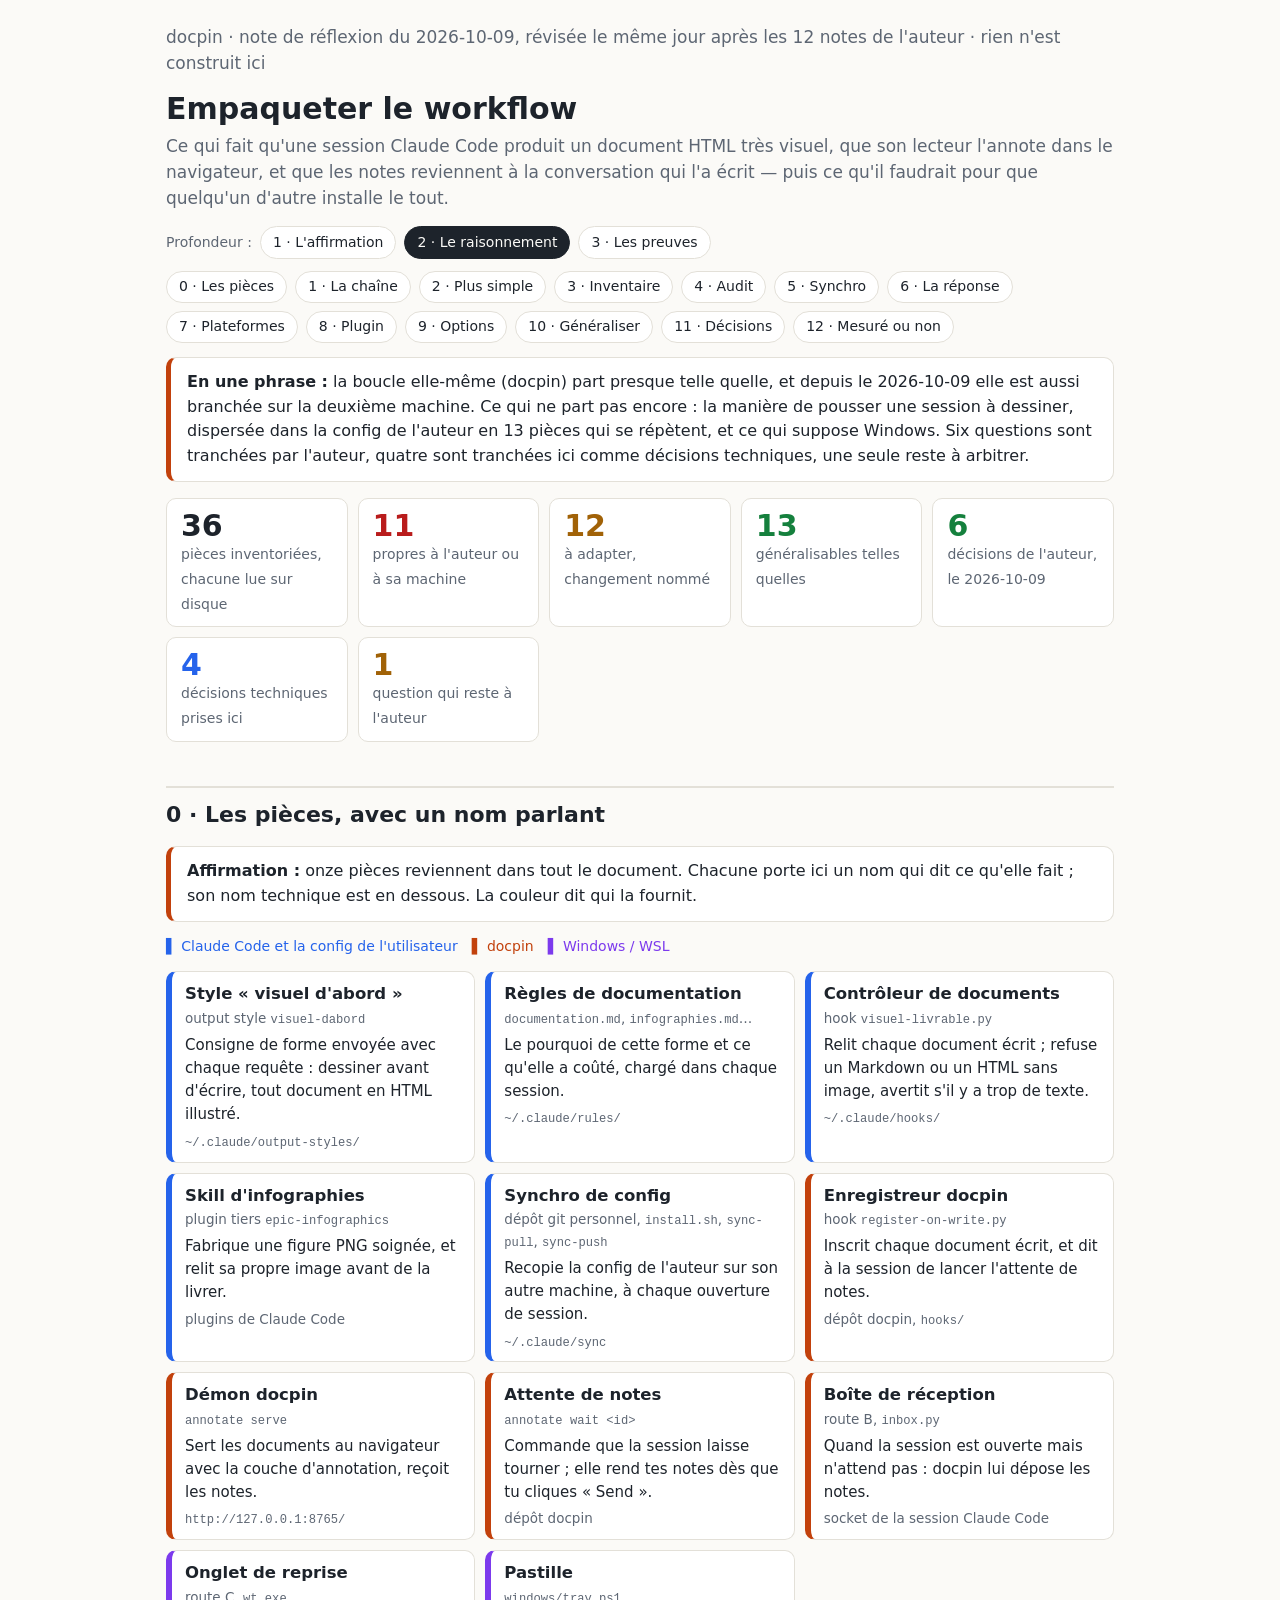
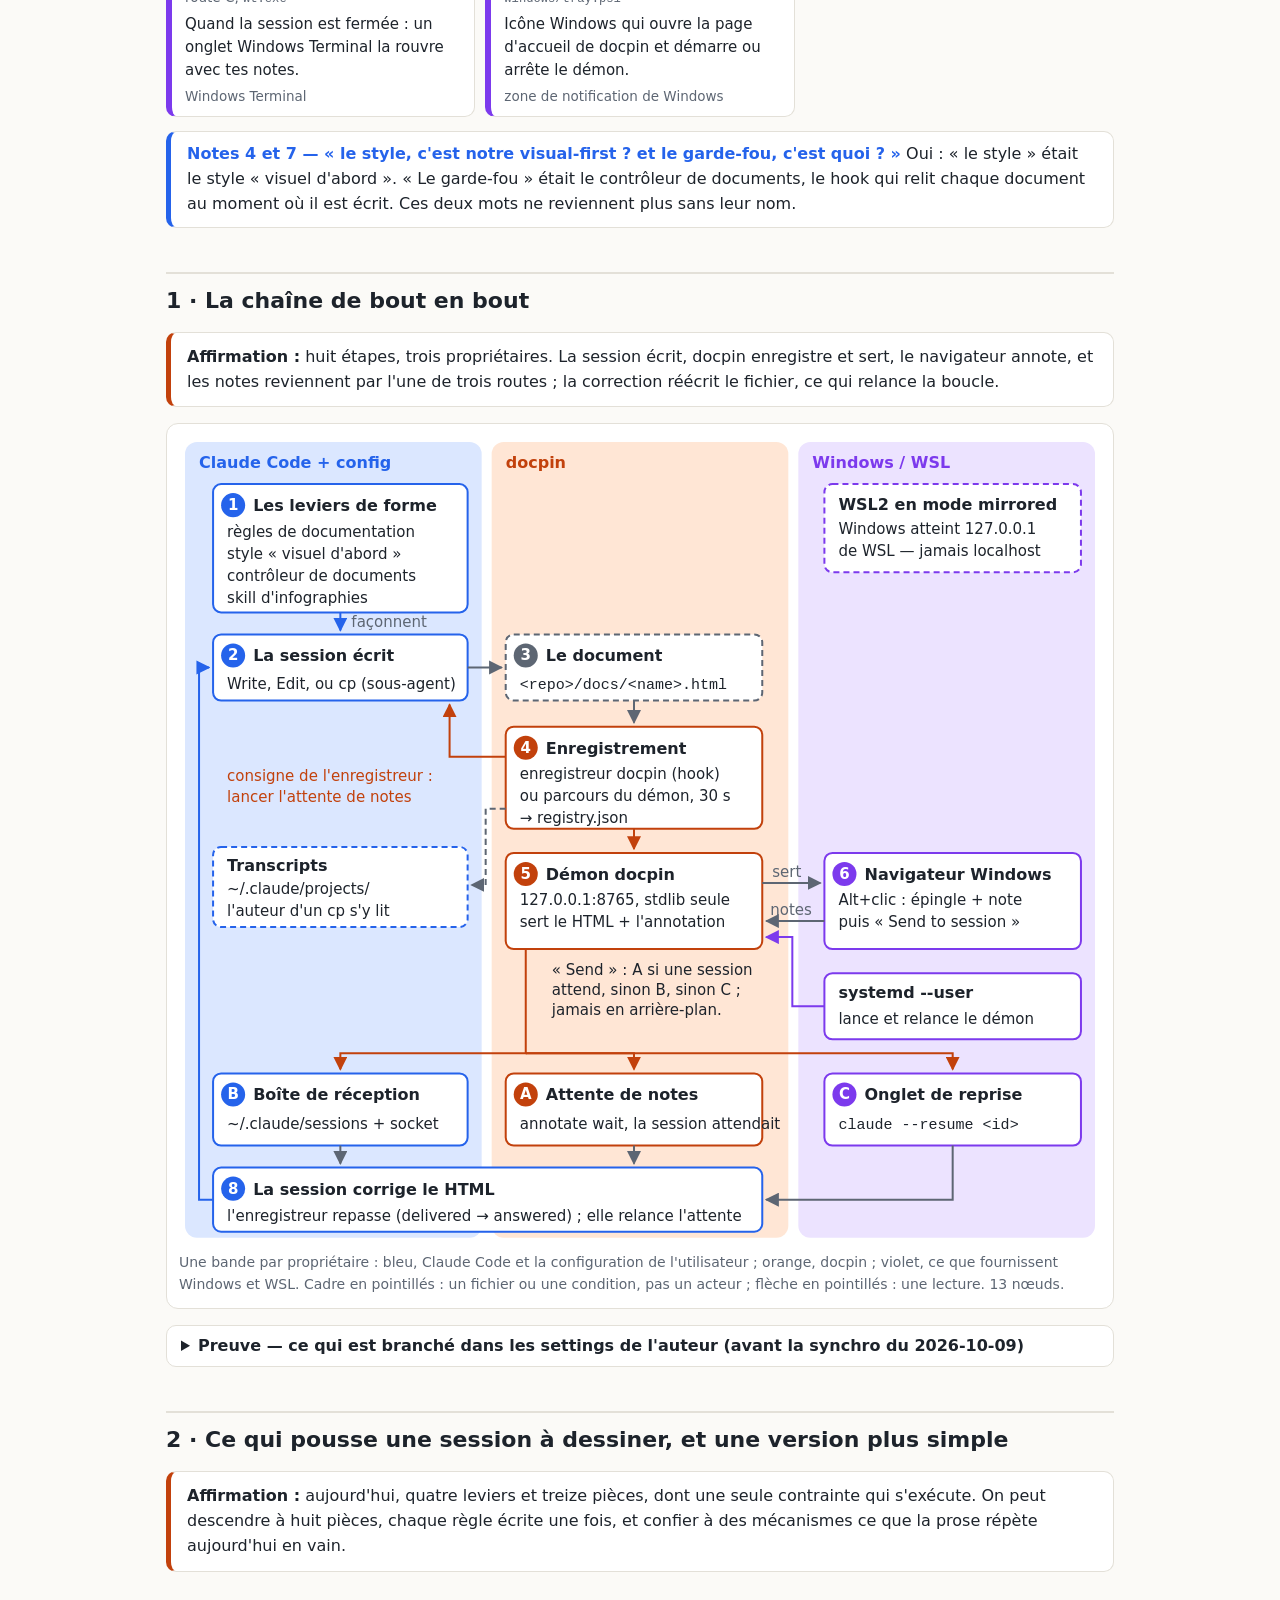
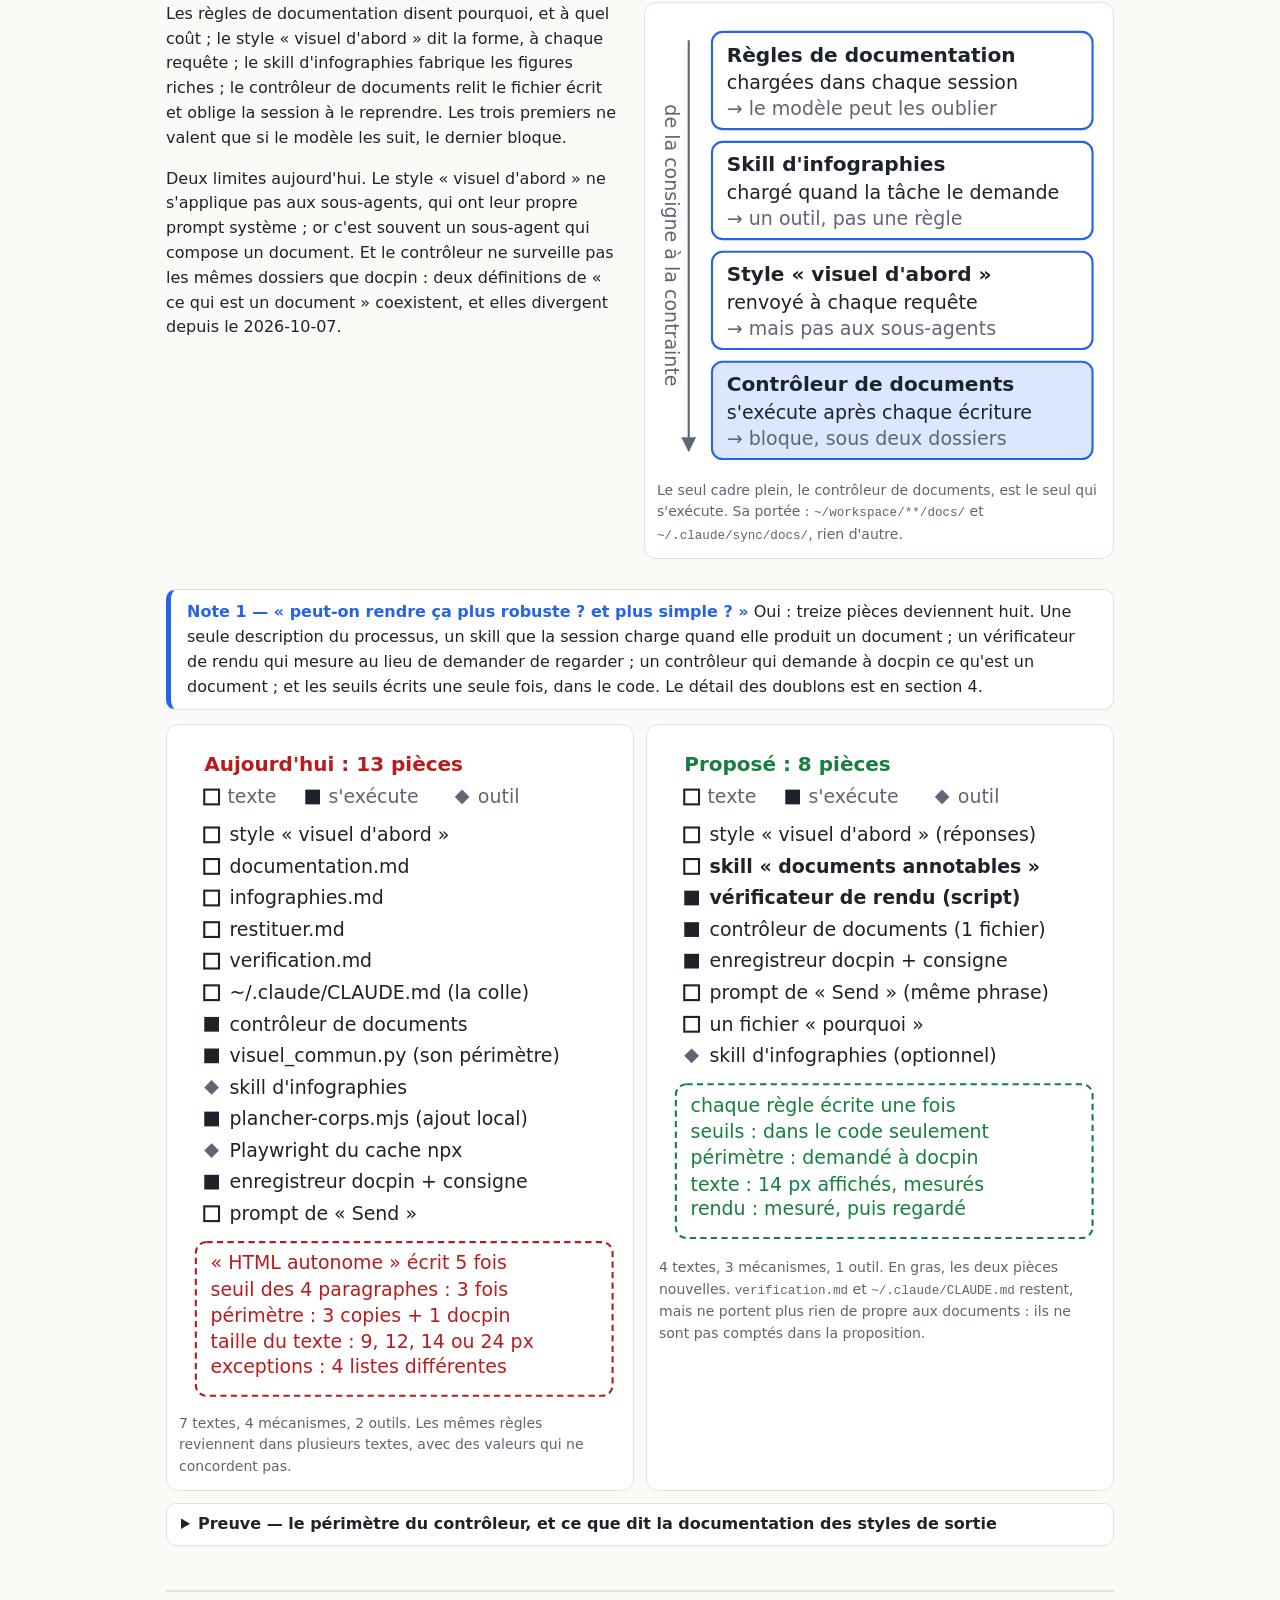
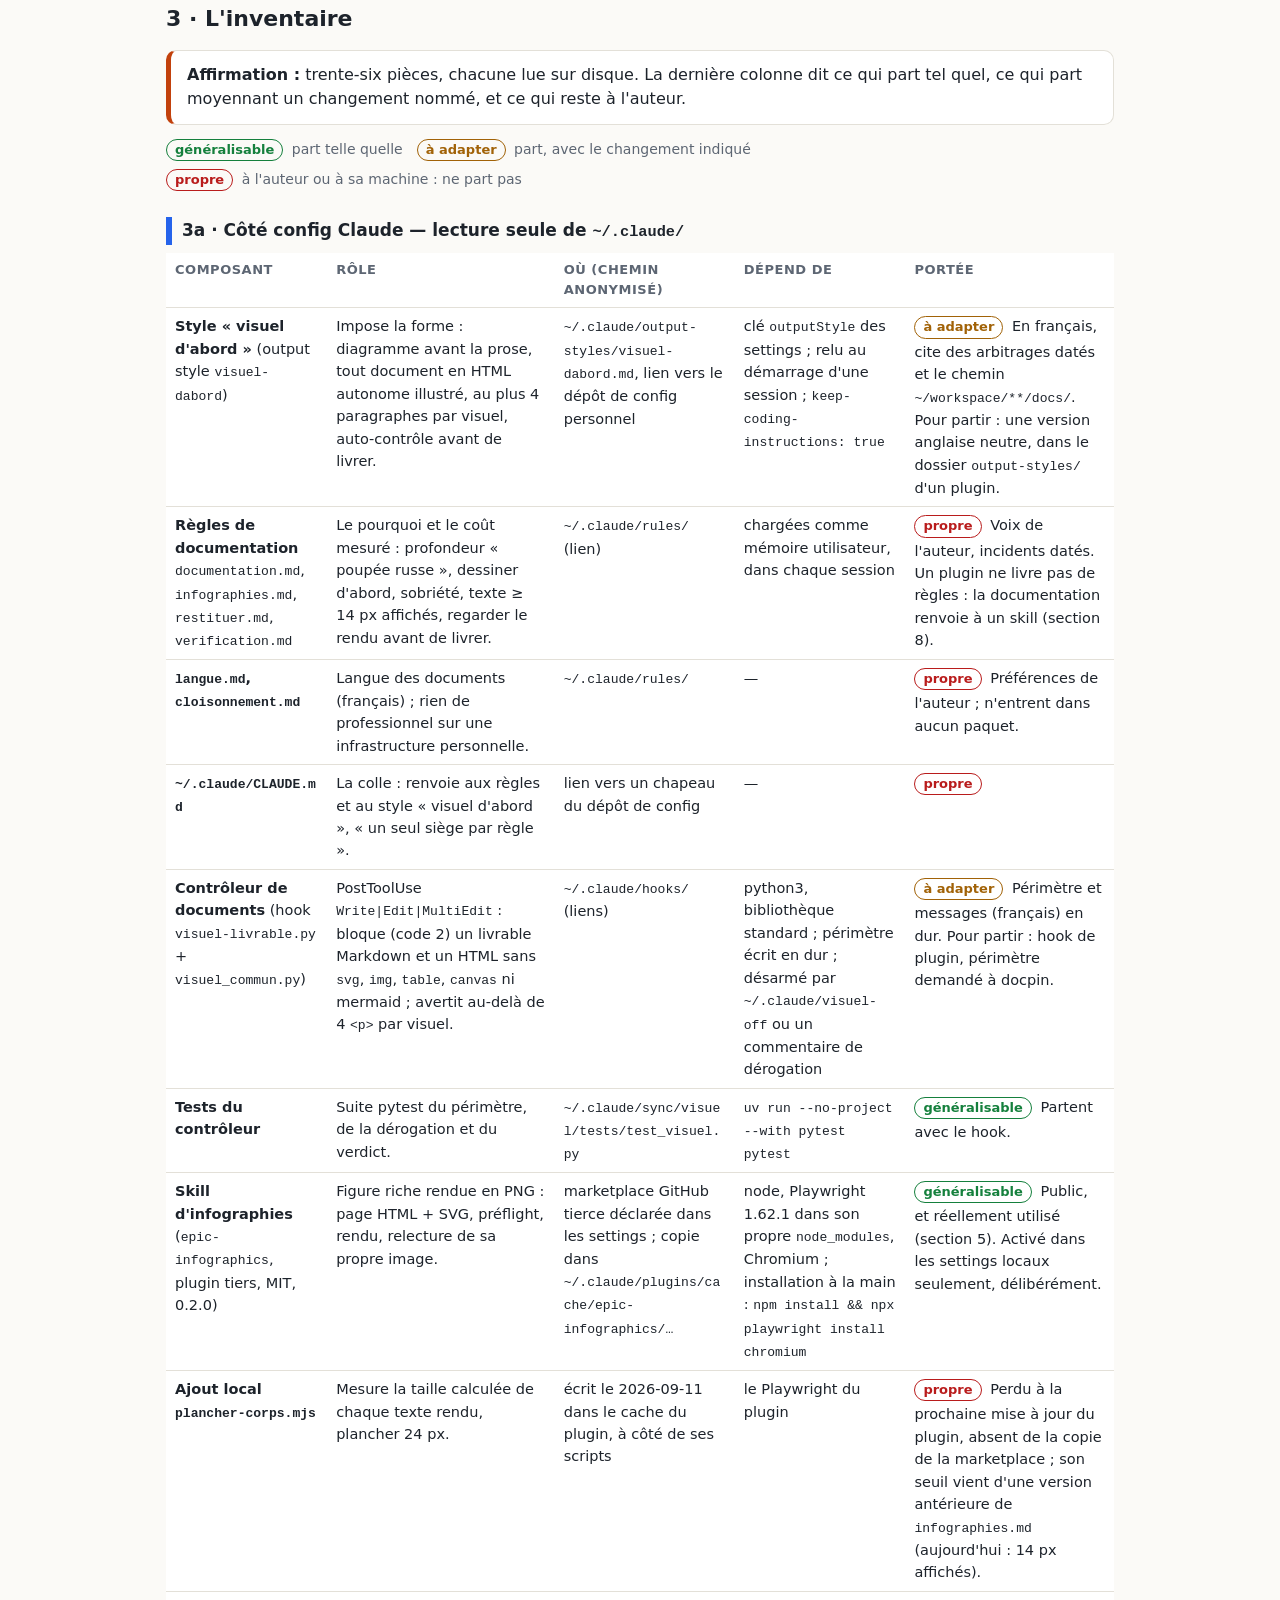
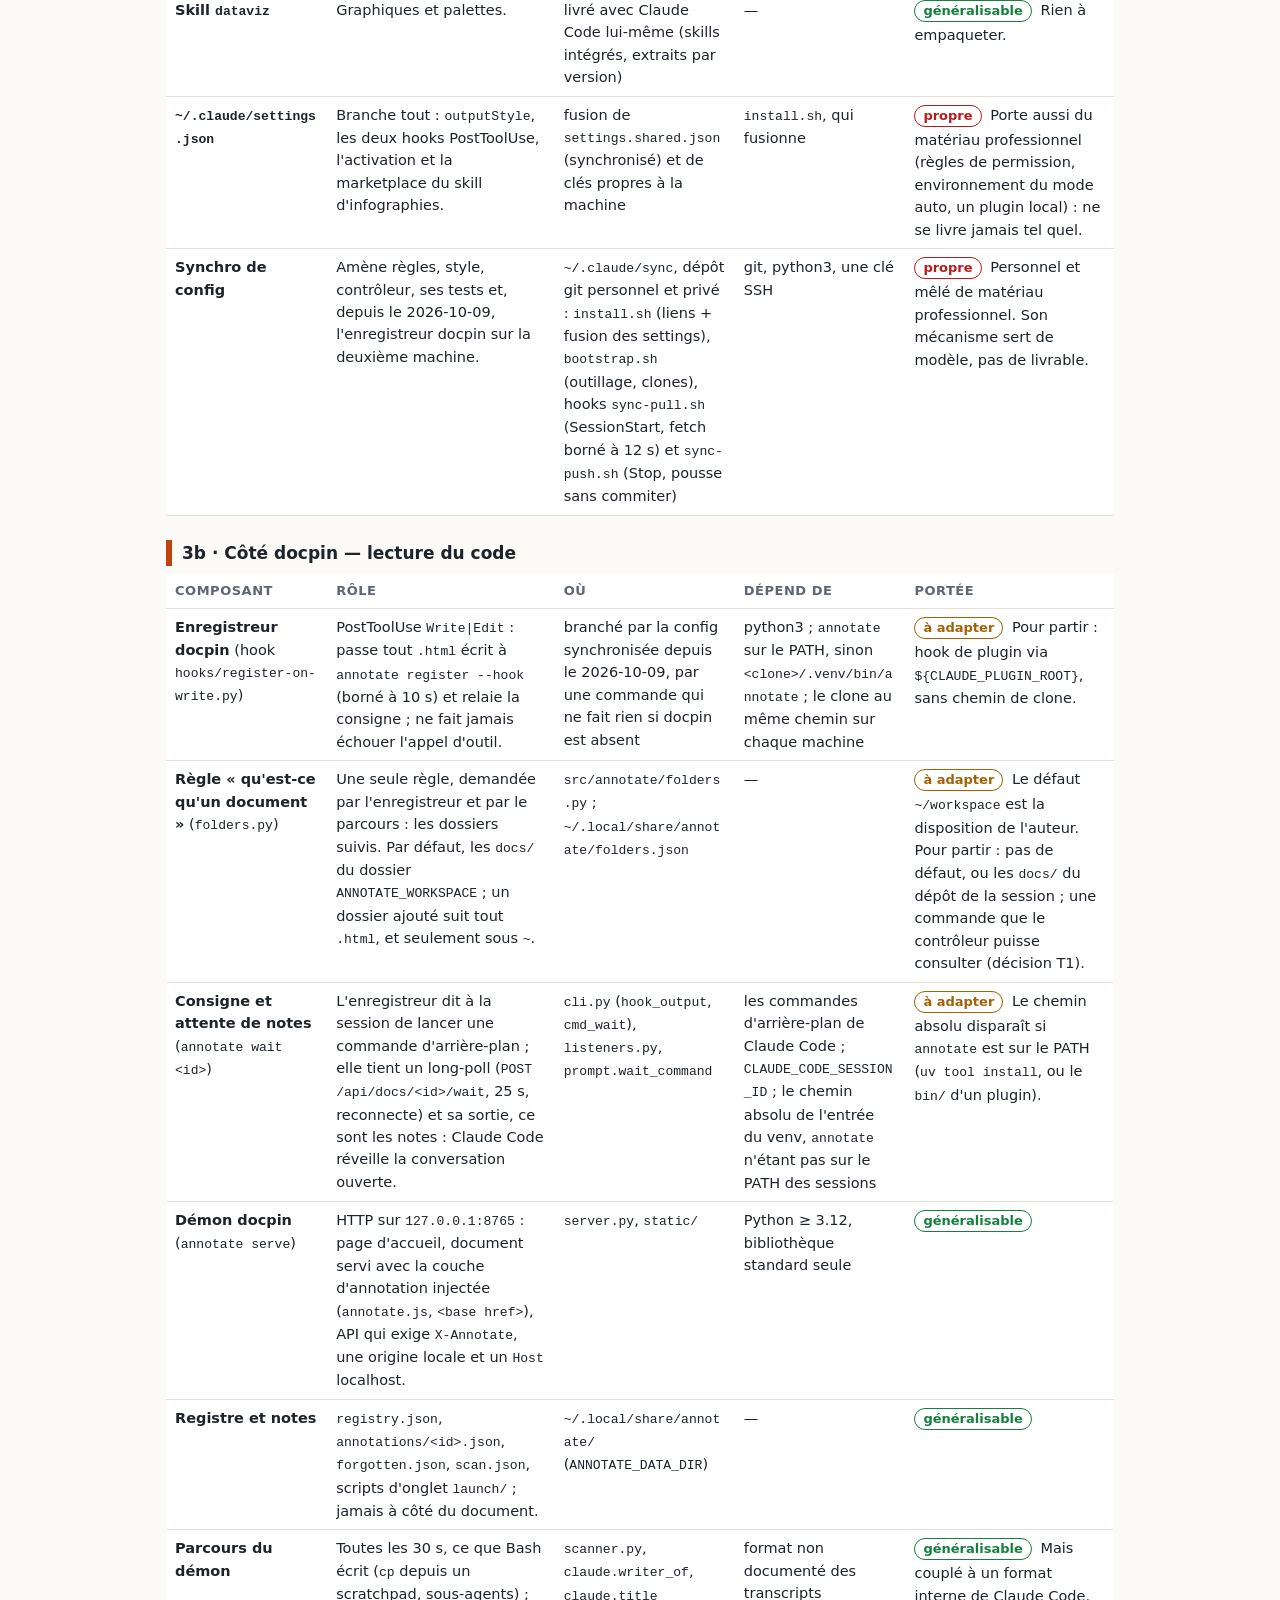
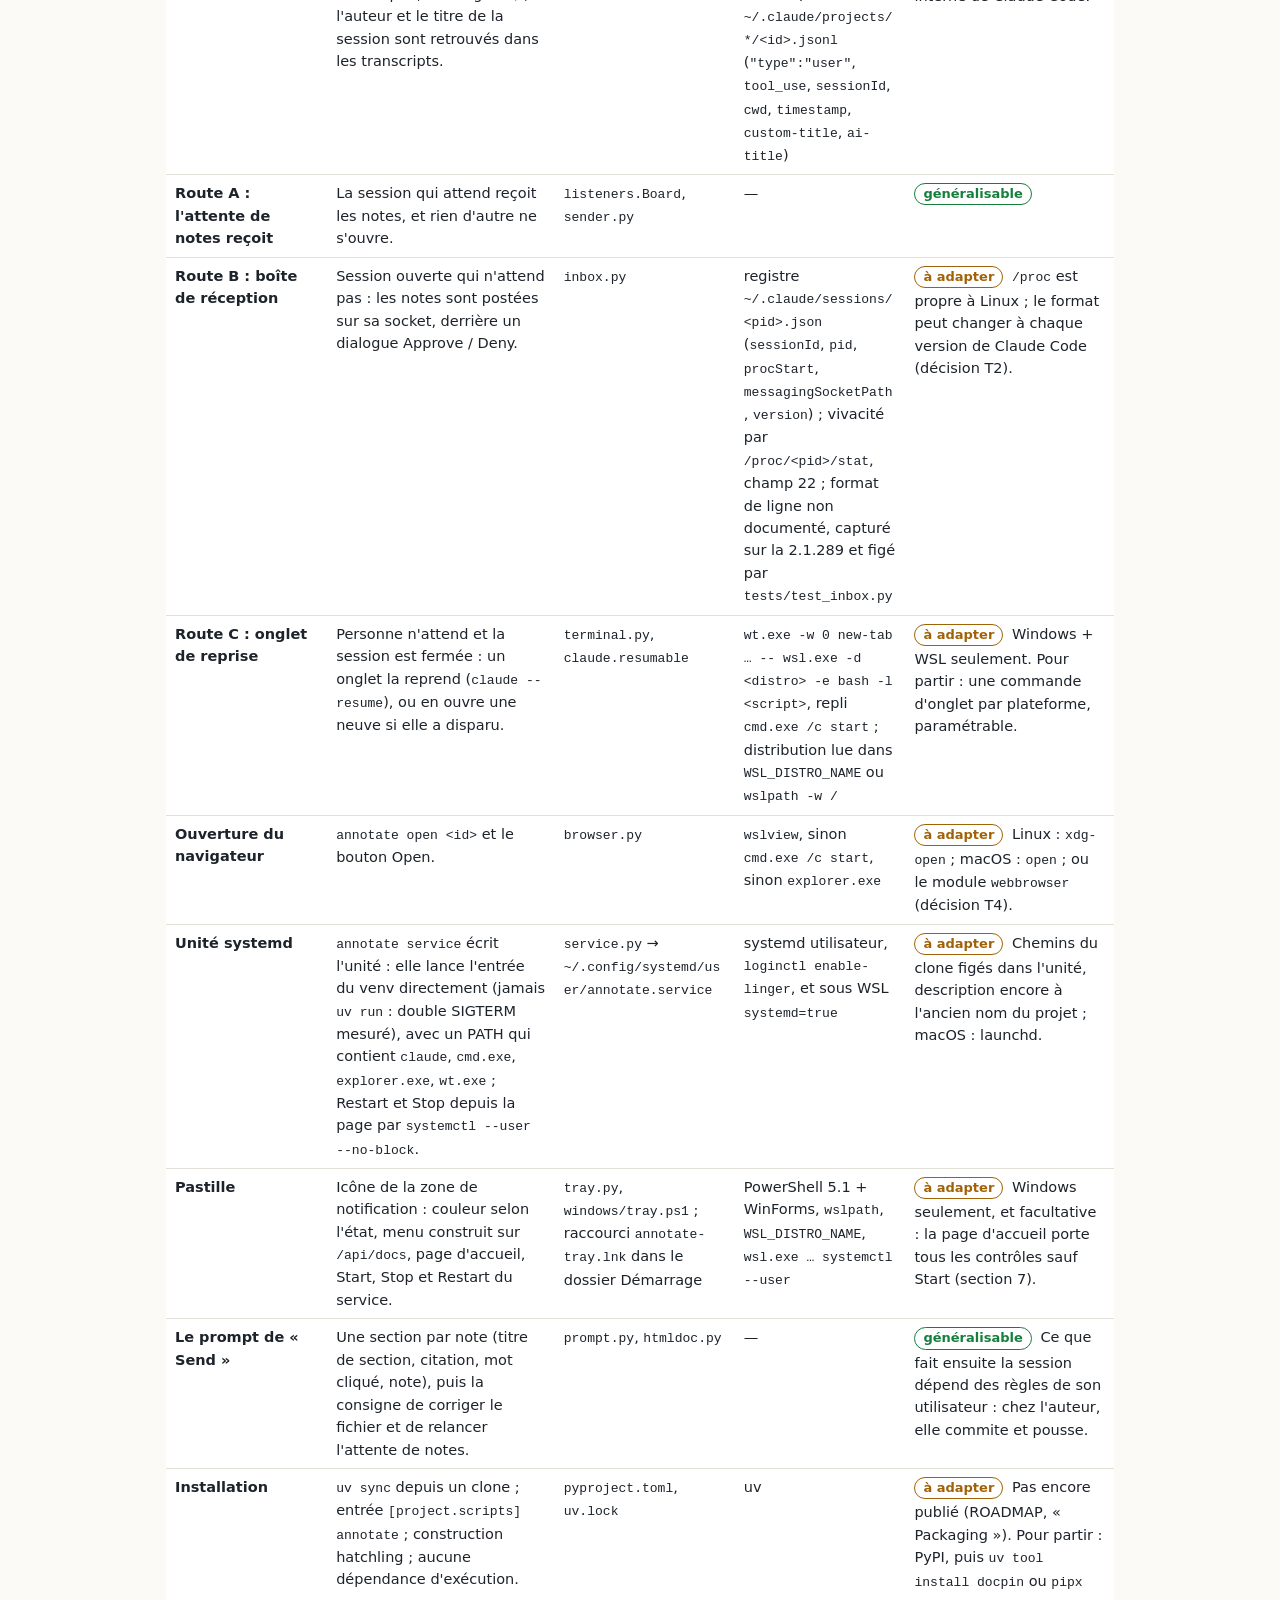
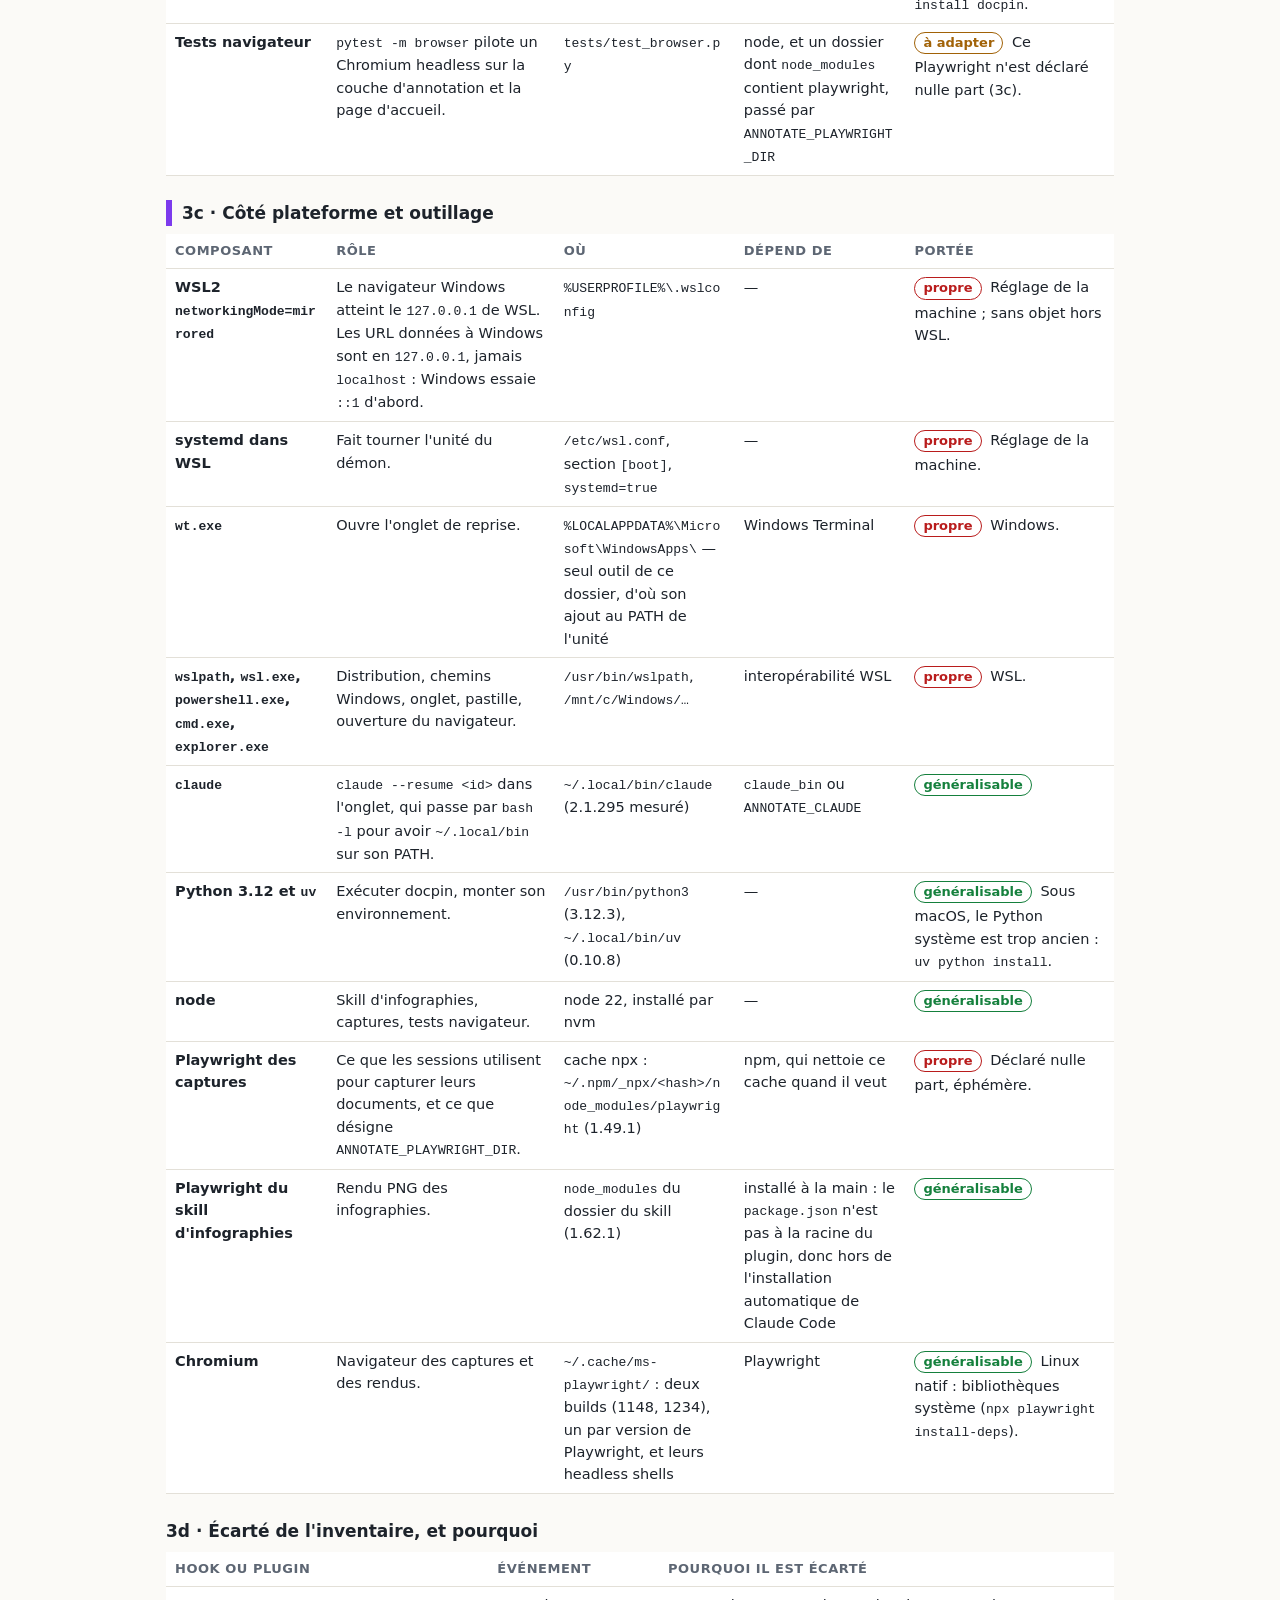
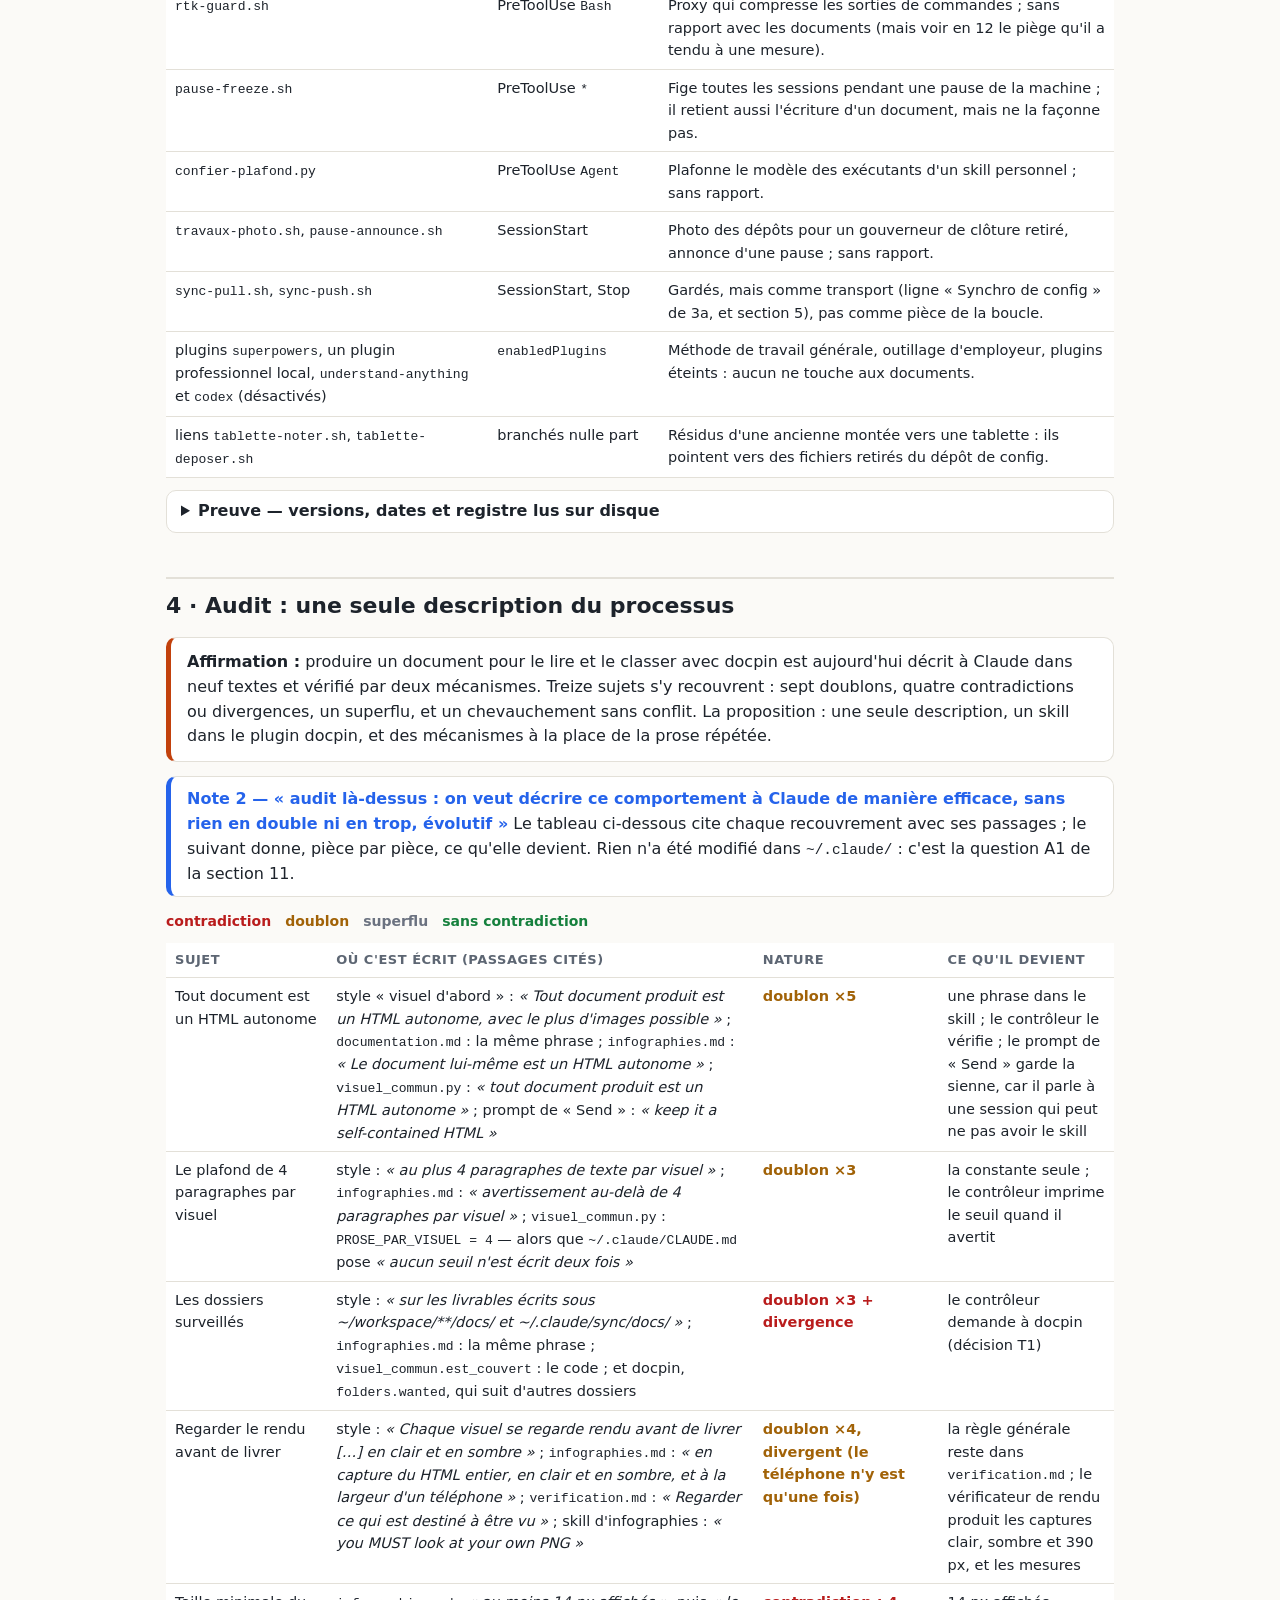
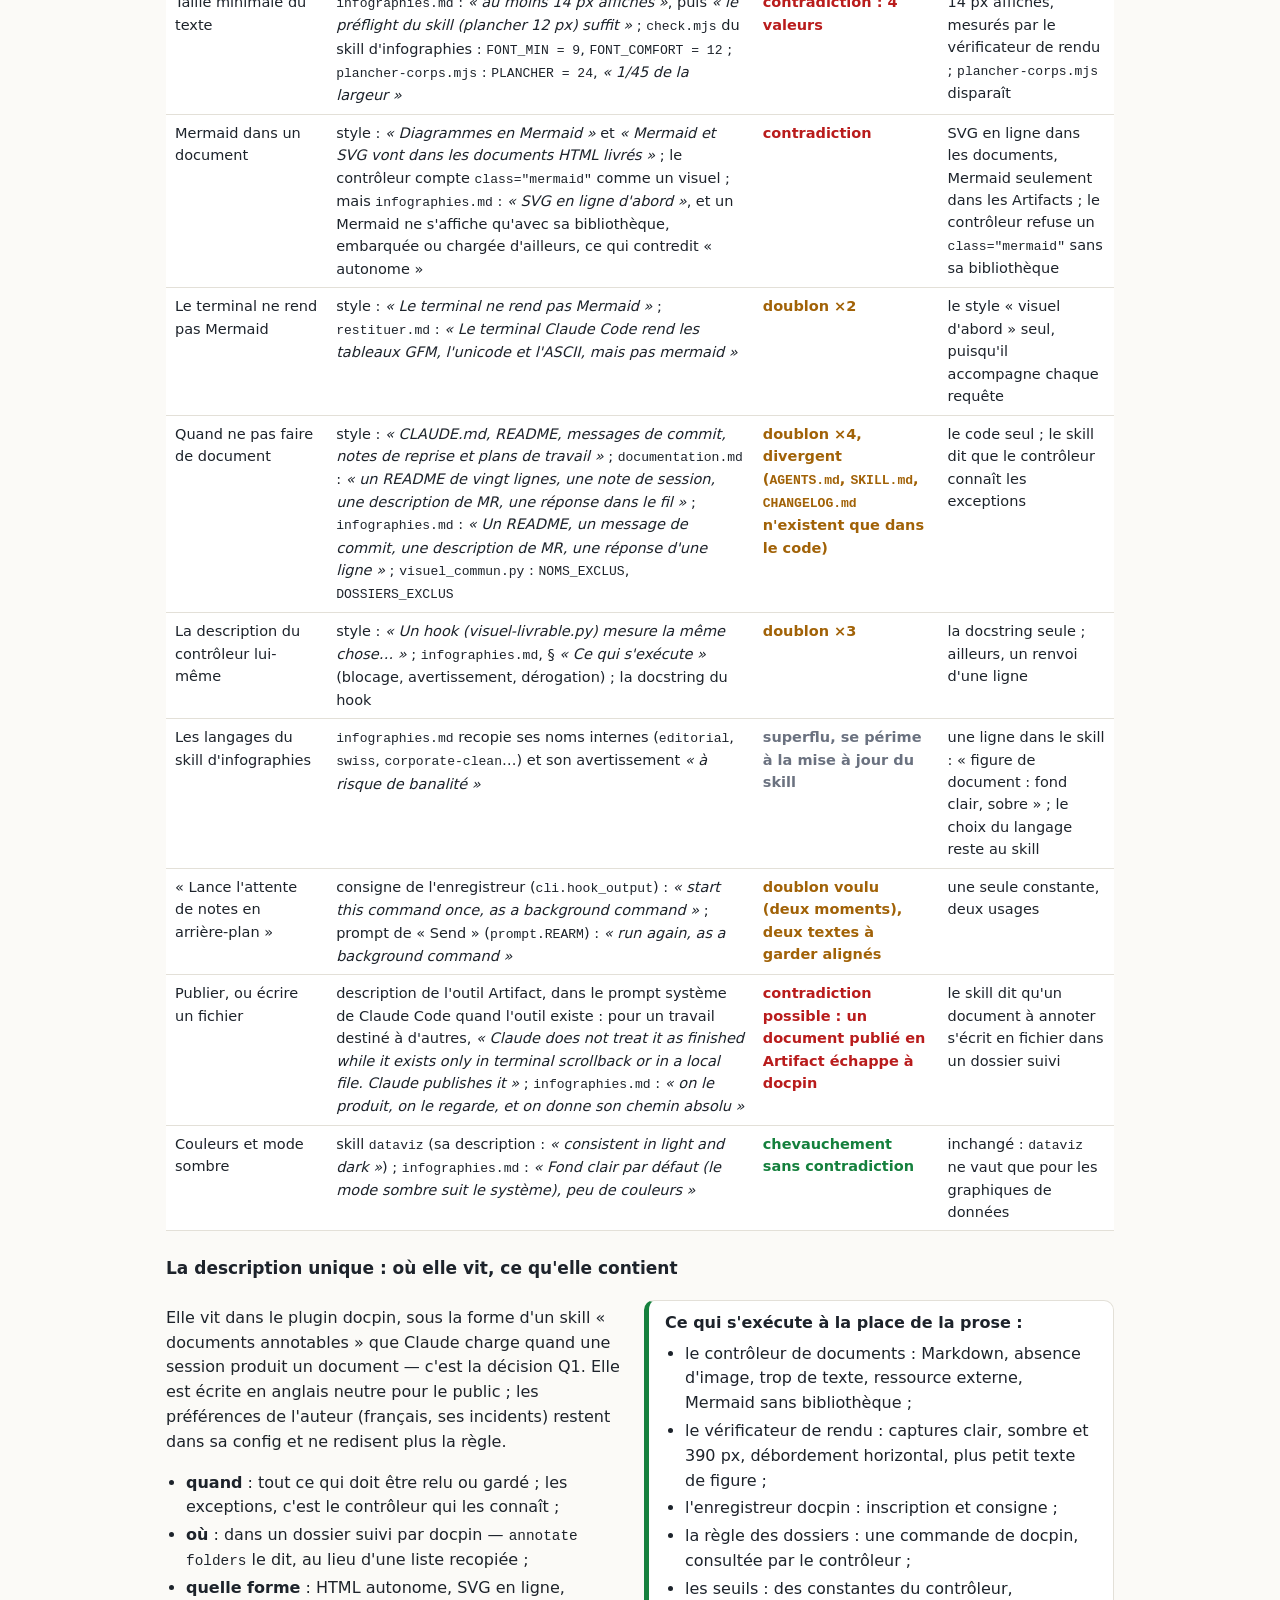
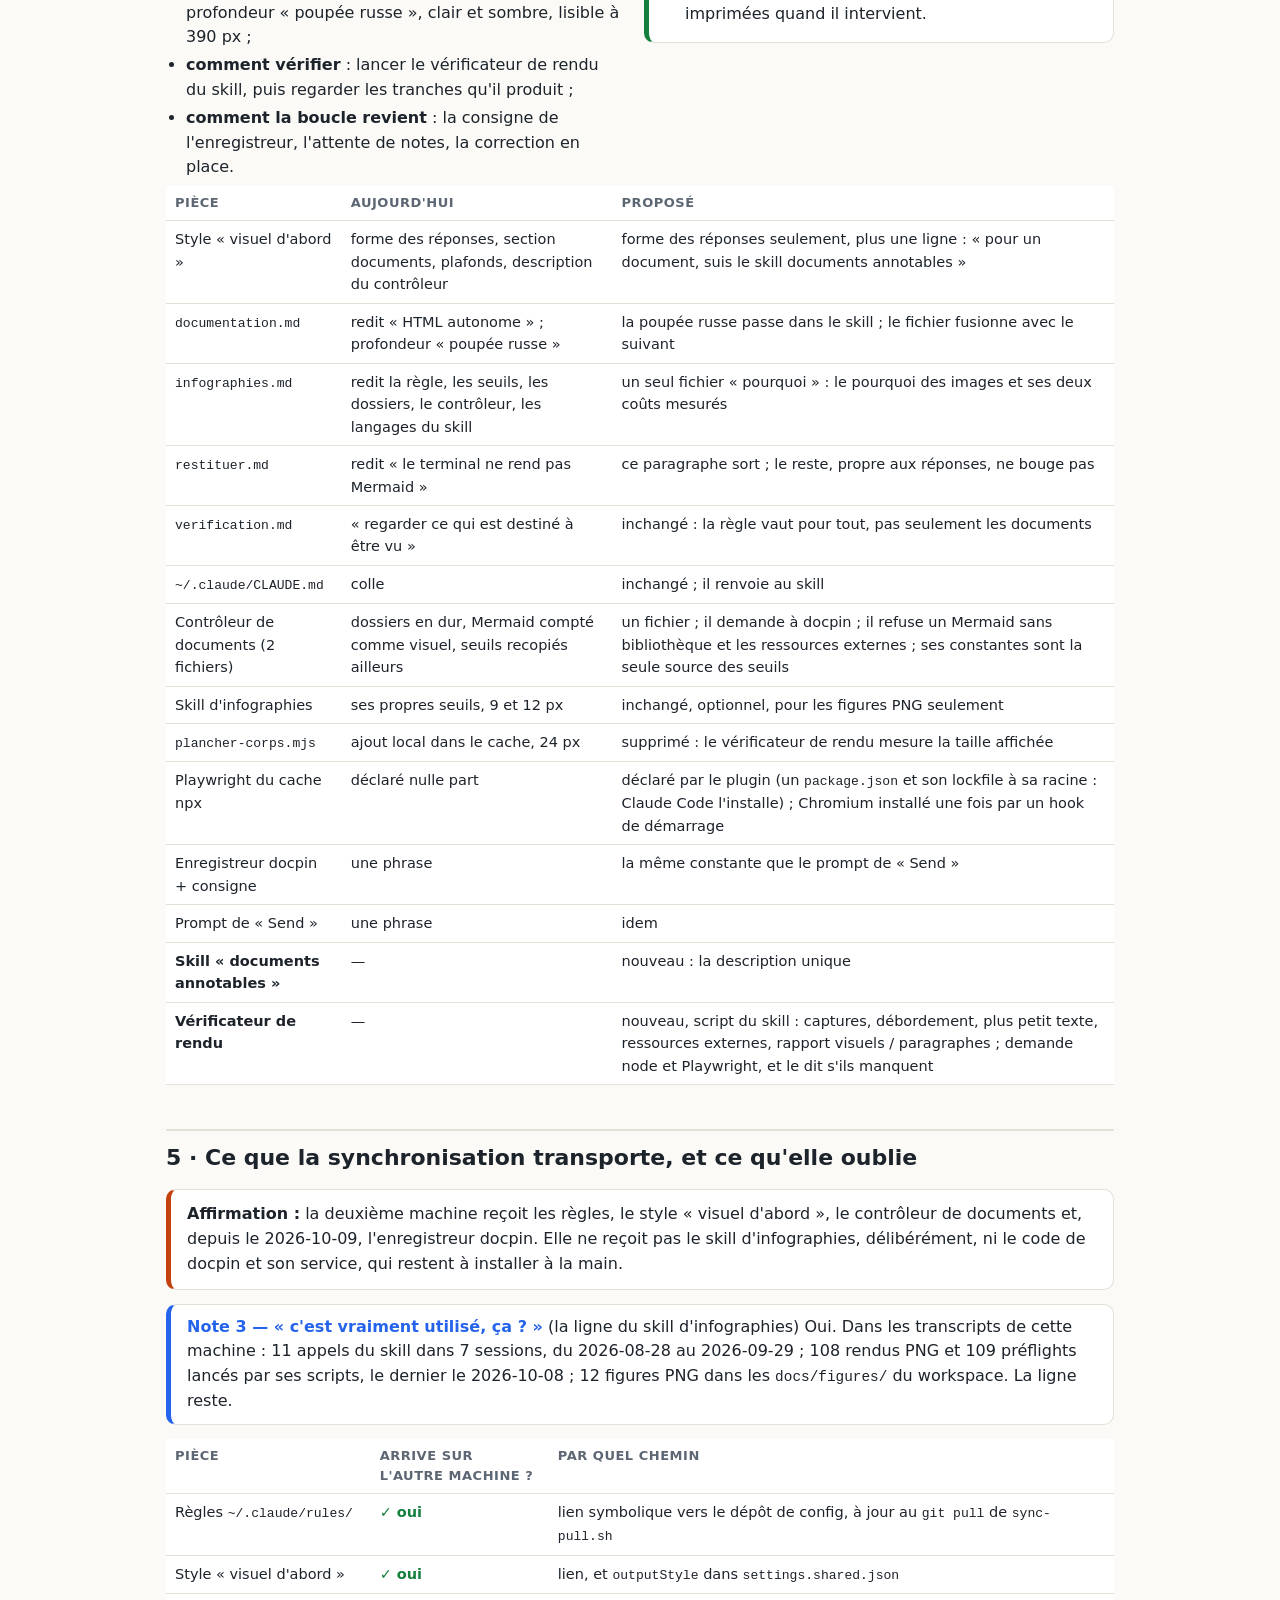
==== commit 61de0466: "docs: empaquetage révisé après les notes, décisions actées Réponse aux 12 notes : glossaire des pièc" ====
--- a/docs/empaqueter-le-workflow.html
+++ b/docs/empaqueter-le-workflow.html
@@ -49,6 +49,9 @@
   border-radius: 999px; padding: 4px 12px; font-size: 14px; }
 .verdict { background: var(--paper); border: 1px solid var(--line); border-left: 5px solid var(--docpin);
   border-radius: 10px; padding: 12px 16px; margin: 14px 0; }
+.answer { background: var(--paper); border: 1px solid var(--line); border-left: 5px solid var(--claude);
+  border-radius: 10px; padding: 10px 16px; margin: 14px 0; }
+.answer > strong:first-child { color: var(--claude); }
 .warn { background: var(--paper); border: 1px solid var(--line); border-left: 5px solid var(--own);
   border-radius: 10px; padding: 10px 16px; margin: 14px 0; }
 .reco { background: var(--paper); border: 1px solid var(--line); border-left: 5px solid var(--gen);
@@ -58,6 +61,16 @@
 .tile b { display: block; font-size: 30px; line-height: 1.1; }
 .tile span { color: var(--muted); font-size: 14px; }
 .tile.own b { color: var(--own); } .tile.adapt b { color: var(--adapt); } .tile.gen b { color: var(--gen); }
+.tile.tech b { color: var(--claude); }
+.gloss { display: grid; grid-template-columns: repeat(auto-fit, minmax(260px, 1fr)); gap: 10px; margin: 14px 0; }
+.gl { background: var(--paper); border: 1px solid var(--line); border-left: 6px solid var(--line);
+  border-radius: 10px; padding: 9px 13px; }
+.gl.claude { border-left-color: var(--claude); } .gl.docpin { border-left-color: var(--docpin); }
+.gl.plat { border-left-color: var(--plat); }
+.gl b { display: block; font-size: 16.5px; }
+.gl .tech { display: block; font-size: 13.5px; color: var(--muted); margin: 1px 0 4px; }
+.gl .what { display: block; font-size: 15px; }
+.gl .where { display: block; font-size: 13.5px; color: var(--muted); margin-top: 4px; }
 figure { margin: 16px 0; background: var(--paper); border: 1px solid var(--line); border-radius: 12px; padding: 12px; }
 figure svg { width: 100%; height: auto; display: block; }
 figcaption { color: var(--muted); font-size: 14px; margin-top: 8px; }
@@ -66,6 +79,9 @@
 @media (min-width: 1000px) { .narrow-only { display: none; } }
 .split { display: grid; gap: 4px 22px; align-items: start; }
 @media (min-width: 900px) { .split { grid-template-columns: minmax(0, 1fr) 470px; } }
+.duo { display: grid; gap: 12px; }
+@media (min-width: 900px) { .duo { grid-template-columns: 1fr 1fr; } }
+.duo figure { margin: 0; }
 .scroll { overflow-x: auto; }
 table { border-collapse: collapse; width: 100%; background: var(--paper); font-size: 14.5px; }
 th, td { text-align: left; vertical-align: top; padding: 7px 9px; border-bottom: 1px solid var(--line);
@@ -75,22 +91,30 @@
 table.excl th:nth-child(1) { width: 34%; } table.excl th:nth-child(2) { width: 18%; }
 table.matrix th:nth-child(1) { width: 20%; }
 table.matrix td:not(:first-child) { font-size: 14px; }
+table.audit th:nth-child(1) { width: 17%; } table.audit th:nth-child(2) { width: 45%; }
 th { font-size: 13px; text-transform: uppercase; letter-spacing: .04em; color: var(--muted); }
 code { font-family: ui-monospace, "Cascadia Code", Menlo, monospace; font-size: .9em; overflow-wrap: anywhere; }
 .tag { display: inline-block; font-size: 13px; font-weight: 700; padding: 0 8px; border-radius: 999px;
   border: 1.5px solid currentColor; white-space: nowrap; margin: 0 4px 2px 0; }
 .tag.gen, .y { color: var(--gen); } .tag.adapt, .w { color: var(--adapt); } .tag.own, .n { color: var(--own); }
-.tag.unk, .u { color: var(--unk); }
+.tag.unk, .u { color: var(--unk); } .tag.tech { color: var(--claude); }
 .y, .w, .n, .u { font-weight: 700; }
+q { quotes: "« " " »"; font-style: italic; }
 details { background: var(--paper); border: 1px solid var(--line); border-radius: 10px; padding: 8px 14px; margin: 12px 0; }
 summary { cursor: pointer; font-weight: 600; }
 pre { white-space: pre-wrap; overflow-wrap: anywhere; background: var(--bg); border: 1px solid var(--line);
   border-radius: 8px; padding: 10px 12px; font-size: 13.5px; line-height: 1.45; }
 blockquote { margin: 8px 0; padding: 4px 12px; border-left: 3px solid var(--line); color: var(--muted); }
-ul.tight { margin: 6px 0; padding-left: 20px; } ul.tight li { margin: 2px 0; }
-.q { border: 1px solid var(--line); border-radius: 12px; padding: 2px 16px 12px; margin: 18px 0; }
-.q h3 { margin-top: 14px; }
+ul.tight { margin: 6px 0; padding-left: 20px; } ul.tight li { margin: 3px 0; }
 .legend { display: flex; flex-wrap: wrap; gap: 6px 14px; font-size: 14px; color: var(--muted); margin: 6px 0 10px; }
+.dec { border: 1px solid var(--line); border-left: 6px solid var(--line); border-radius: 12px;
+  padding: 4px 16px 10px; margin: 14px 0; background: var(--paper); }
+.dec.ali { border-left-color: var(--gen); } .dec.tech { border-left-color: var(--claude); }
+.dec.open { border-left-color: var(--adapt); border-width: 2px 2px 2px 8px; border-color: var(--adapt); }
+.dec h3 { margin: 12px 0 6px; } .dec .tag { vertical-align: 2px; }
+.dec .what { margin: 6px 0; }
+.dec details { background: var(--bg); }
+.todo { color: var(--adapt); font-weight: 700; }
 /* svg text: wide figures are drawn at about 1 unit per pixel, narrow ones are capped at 460 px */
 .s15 { font-size: 15px; fill: var(--ink); } .s16b { font-size: 16px; font-weight: 700; fill: var(--ink); }
 .s18 { font-size: 18px; fill: var(--ink); } .s19b { font-size: 19px; font-weight: 700; fill: var(--ink); }
@@ -101,7 +125,7 @@
 .box { fill: var(--paper); stroke-width: 2; }
 .arr { fill: none; stroke-width: 2; }
 .dash { stroke-dasharray: 6 4; }
-/* depth selector: level 1 keeps the claims, level 3 opens every proof */
+/* depth selector: level 1 keeps the claims and the decisions, level 3 opens every proof */
 body[data-level="1"] .l2 { display: none !important; }
 @media (max-width: 640px) {
   h1 { font-size: 25px; } body { font-size: 15px; }
@@ -116,7 +140,7 @@
 </head>
 <body data-level="2">
 <main>
-<p class="lede">docpin · note de réflexion du 2026-10-09 · rien n'est construit ici, tout est à arbitrer</p>
+<p class="lede">docpin · note de réflexion du 2026-10-09, révisée le même jour après les 12 notes de l'auteur · rien n'est construit ici</p>
 <h1>Empaqueter le workflow</h1>
 <p class="lede">Ce qui fait qu'une session Claude Code produit un document HTML très visuel, que son lecteur
 l'annote dans le navigateur, et que les notes reviennent à la conversation qui l'a écrit — puis ce qu'il
@@ -130,30 +154,81 @@
 </div>
 
 <nav class="toc">
+  <a href="#glossaire">0 · Les pièces</a>
   <a href="#chaine">1 · La chaîne</a>
-  <a href="#leviers">2 · Les leviers</a>
+  <a href="#leviers">2 · Plus simple</a>
   <a href="#inventaire">3 · Inventaire</a>
-  <a href="#synchro">4 · Synchro</a>
-  <a href="#plateformes">5 · Plateformes</a>
-  <a href="#plugin">6 · Plugin</a>
-  <a href="#options">7 · Options</a>
-  <a href="#generaliser">8 · Généraliser</a>
-  <a href="#questions">9 · Questions</a>
-  <a href="#mesure">10 · Mesuré ou non</a>
+  <a href="#audit">4 · Audit</a>
+  <a href="#synchro">5 · Synchro</a>
+  <a href="#boucle">6 · La réponse</a>
+  <a href="#plateformes">7 · Plateformes</a>
+  <a href="#plugin">8 · Plugin</a>
+  <a href="#options">9 · Options</a>
+  <a href="#generaliser">10 · Généraliser</a>
+  <a href="#decisions">11 · Décisions</a>
+  <a href="#mesure">12 · Mesuré ou non</a>
 </nav>
 
-<div class="verdict"><strong>En une phrase :</strong> la boucle elle-même (docpin) part presque telle quelle ;
-ce qui ne part pas, c'est ce qui l'entoure. La manière de pousser une session à dessiner vit dans une
-configuration personnelle qui ne se livre pas, le hook se branche à la main par un chemin absolu, et le repli
-par onglet, l'ouverture du navigateur et la pastille supposent Windows et WSL.</div>
+<div class="verdict"><strong>En une phrase :</strong> la boucle elle-même (docpin) part presque telle quelle,
+et depuis le 2026-10-09 elle est aussi branchée sur la deuxième machine. Ce qui ne part pas encore : la manière
+de pousser une session à dessiner, dispersée dans la config de l'auteur en 13 pièces qui se répètent, et ce
+qui suppose Windows. Six questions sont tranchées par l'auteur, quatre sont tranchées ici comme décisions
+techniques, une seule reste à arbitrer.</div>
 
 <div class="tiles">
   <div class="tile"><b>36</b><span>pièces inventoriées, chacune lue sur disque</span></div>
   <div class="tile own"><b>11</b><span>propres à l'auteur ou à sa machine</span></div>
   <div class="tile adapt"><b>12</b><span>à adapter, changement nommé</span></div>
   <div class="tile gen"><b>13</b><span>généralisables telles quelles</span></div>
-  <div class="tile"><b>9</b><span>questions à arbitrer</span></div>
-</div>
+  <div class="tile gen"><b>6</b><span>décisions de l'auteur, le 2026-10-09</span></div>
+  <div class="tile tech"><b>4</b><span>décisions techniques prises ici</span></div>
+  <div class="tile adapt"><b>1</b><span>question qui reste à l'auteur</span></div>
+</div>
+
+<!-- ============================================================ 0 -->
+<h2 id="glossaire">0 · Les pièces, avec un nom parlant</h2>
+<div class="verdict"><strong>Affirmation :</strong> onze pièces reviennent dans tout le document. Chacune porte
+ici un nom qui dit ce qu'elle fait ; son nom technique est en dessous. La couleur dit qui la fournit.</div>
+<div class="legend"><span style="color: var(--claude)">▌ Claude Code et la config de l'utilisateur</span>
+<span style="color: var(--docpin)">▌ docpin</span><span style="color: var(--plat)">▌ Windows / WSL</span></div>
+<div class="gloss">
+  <div class="gl claude"><b>Style « visuel d'abord »</b><span class="tech">output style <code>visuel-dabord</code></span>
+    <span class="what">Consigne de forme envoyée avec chaque requête : dessiner avant d'écrire, tout document en HTML illustré.</span>
+    <span class="where"><code>~/.claude/output-styles/</code></span></div>
+  <div class="gl claude"><b>Règles de documentation</b><span class="tech"><code>documentation.md</code>, <code>infographies.md</code>…</span>
+    <span class="what">Le pourquoi de cette forme et ce qu'elle a coûté, chargé dans chaque session.</span>
+    <span class="where"><code>~/.claude/rules/</code></span></div>
+  <div class="gl claude"><b>Contrôleur de documents</b><span class="tech">hook <code>visuel-livrable.py</code></span>
+    <span class="what">Relit chaque document écrit ; refuse un Markdown ou un HTML sans image, avertit s'il y a trop de texte.</span>
+    <span class="where"><code>~/.claude/hooks/</code></span></div>
+  <div class="gl claude"><b>Skill d'infographies</b><span class="tech">plugin tiers <code>epic-infographics</code></span>
+    <span class="what">Fabrique une figure PNG soignée, et relit sa propre image avant de la livrer.</span>
+    <span class="where">plugins de Claude Code</span></div>
+  <div class="gl claude"><b>Synchro de config</b><span class="tech">dépôt git personnel, <code>install.sh</code>, <code>sync-pull</code>, <code>sync-push</code></span>
+    <span class="what">Recopie la config de l'auteur sur son autre machine, à chaque ouverture de session.</span>
+    <span class="where"><code>~/.claude/sync</code></span></div>
+  <div class="gl docpin"><b>Enregistreur docpin</b><span class="tech">hook <code>register-on-write.py</code></span>
+    <span class="what">Inscrit chaque document écrit, et dit à la session de lancer l'attente de notes.</span>
+    <span class="where">dépôt docpin, <code>hooks/</code></span></div>
+  <div class="gl docpin"><b>Démon docpin</b><span class="tech"><code>annotate serve</code></span>
+    <span class="what">Sert les documents au navigateur avec la couche d'annotation, reçoit les notes.</span>
+    <span class="where"><code>http://127.0.0.1:8765/</code></span></div>
+  <div class="gl docpin"><b>Attente de notes</b><span class="tech"><code>annotate wait &lt;id&gt;</code></span>
+    <span class="what">Commande que la session laisse tourner ; elle rend tes notes dès que tu cliques « Send ».</span>
+    <span class="where">dépôt docpin</span></div>
+  <div class="gl docpin"><b>Boîte de réception</b><span class="tech">route B, <code>inbox.py</code></span>
+    <span class="what">Quand la session est ouverte mais n'attend pas : docpin lui dépose les notes.</span>
+    <span class="where">socket de la session Claude Code</span></div>
+  <div class="gl plat"><b>Onglet de reprise</b><span class="tech">route C, <code>wt.exe</code></span>
+    <span class="what">Quand la session est fermée : un onglet Windows Terminal la rouvre avec tes notes.</span>
+    <span class="where">Windows Terminal</span></div>
+  <div class="gl plat"><b>Pastille</b><span class="tech"><code>windows/tray.ps1</code></span>
+    <span class="what">Icône Windows qui ouvre la page d'accueil de docpin et démarre ou arrête le démon.</span>
+    <span class="where">zone de notification de Windows</span></div>
+</div>
+<div class="answer"><strong>Notes 4 et 7 — « le style, c'est notre visual-first ? et le garde-fou, c'est quoi ? »</strong>
+Oui : « le style » était le style « visuel d'abord ». « Le garde-fou » était le contrôleur de documents, le
+hook qui relit chaque document au moment où il est écrit. Ces deux mots ne reviennent plus sans leur nom.</div>
 
 <!-- ============================================================ 1 -->
 <h2 id="chaine">1 · La chaîne de bout en bout</h2>
@@ -170,7 +245,6 @@
     <marker id="w-ad" viewBox="0 0 10 10" refX="9" refY="5" markerWidth="7" markerHeight="7" orient="auto-start-reverse"><path d="M0,0 L10,5 L0,10 z" fill="var(--docpin)"/></marker>
     <marker id="w-ap" viewBox="0 0 10 10" refX="9" refY="5" markerWidth="7" markerHeight="7" orient="auto-start-reverse"><path d="M0,0 L10,5 L0,10 z" fill="var(--plat)"/></marker>
   </defs>
-  <!-- lanes -->
   <rect x="6" y="6" width="296" height="794" rx="12" fill="var(--claude-soft)"/>
   <rect x="312" y="6" width="296" height="794" rx="12" fill="var(--docpin-soft)"/>
   <rect x="618" y="6" width="296" height="794" rx="12" fill="var(--plat-soft)"/>
@@ -178,65 +252,56 @@
   <text x="326" y="32" class="lane" fill="var(--docpin)">docpin</text>
   <text x="632" y="32" class="lane" fill="var(--plat)">Windows / WSL</text>
 
-  <!-- 1 levers -->
   <rect x="34" y="48" width="254" height="128" rx="8" class="box" stroke="var(--claude)"/>
   <circle cx="54" cy="69" r="12" fill="var(--claude)"/><text x="54" y="74" text-anchor="middle" class="bn">1</text>
   <text x="74" y="75" class="s16b">Les leviers de forme</text>
-  <text x="48" y="101" class="s15">règles ~/.claude/rules/</text>
-  <text x="48" y="123" class="s15">style visuel-dabord</text>
-  <text x="48" y="145" class="s15">garde-fou visuel-livrable.py</text>
-  <text x="48" y="167" class="s15">skill epic-infographics</text>
+  <text x="48" y="101" class="s15">règles de documentation</text>
+  <text x="48" y="123" class="s15">style « visuel d'abord »</text>
+  <text x="48" y="145" class="s15">contrôleur de documents</text>
+  <text x="48" y="167" class="s15">skill d'infographies</text>
   <path d="M161,176 V194" class="arr" stroke="var(--claude)" marker-end="url(#w-ac)"/>
   <text x="172" y="191" class="s15 mut">façonnent</text>
 
-  <!-- WSL note -->
   <rect x="644" y="48" width="256" height="88" rx="8" class="box dash" stroke="var(--plat)"/>
   <text x="658" y="74" class="s16b">WSL2 en mode mirrored</text>
   <text x="658" y="98" class="s15">Windows atteint 127.0.0.1</text>
   <text x="658" y="120" class="s15">de WSL — jamais localhost</text>
 
-  <!-- 2 session -->
   <rect x="34" y="198" width="254" height="66" rx="8" class="box" stroke="var(--claude)"/>
   <circle cx="54" cy="219" r="12" fill="var(--claude)"/><text x="54" y="224" text-anchor="middle" class="bn">2</text>
   <text x="74" y="225" class="s16b">La session écrit</text>
   <text x="48" y="252" class="s15">Write, Edit, ou cp (sous-agent)</text>
   <path d="M288,231 H322" class="arr" stroke="var(--muted)" marker-end="url(#w-ai)"/>
 
-  <!-- 3 document -->
   <rect x="326" y="198" width="256" height="66" rx="8" class="box dash" stroke="var(--muted)"/>
   <circle cx="346" cy="219" r="12" fill="var(--muted)"/><text x="346" y="224" text-anchor="middle" class="bn">3</text>
   <text x="366" y="225" class="s16b">Le document</text>
   <text x="340" y="252" class="s15 mono">&lt;repo&gt;/docs/&lt;name&gt;.html</text>
   <path d="M454,264 V286" class="arr" stroke="var(--muted)" marker-end="url(#w-ai)"/>
 
-  <!-- 4 registration -->
   <rect x="326" y="290" width="256" height="102" rx="8" class="box" stroke="var(--docpin)"/>
   <circle cx="346" cy="311" r="12" fill="var(--docpin)"/><text x="346" y="316" text-anchor="middle" class="bn">4</text>
   <text x="366" y="317" class="s16b">Enregistrement</text>
-  <text x="340" y="342" class="s15">hook register-on-write.py</text>
+  <text x="340" y="342" class="s15">enregistreur docpin (hook)</text>
   <text x="340" y="364" class="s15">ou parcours du démon, 30 s</text>
   <text x="340" y="386" class="s15">→ registry.json</text>
-  <!-- instruction back to the session -->
   <path d="M326,320 H270 V268" class="arr" stroke="var(--docpin)" marker-end="url(#w-ad)"/>
-  <text x="48" y="344" class="s15" fill="var(--docpin)" style="fill: var(--docpin)">consigne du hook :</text>
-  <text x="48" y="365" class="s15" style="fill: var(--docpin)">lancer annotate wait</text>
-
-  <!-- transcripts -->
+  <text x="48" y="344" class="s15" style="fill: var(--docpin)">consigne de l'enregistreur :</text>
+  <text x="48" y="365" class="s15" style="fill: var(--docpin)">lancer l'attente de notes</text>
+
   <rect x="34" y="410" width="254" height="80" rx="8" class="box dash" stroke="var(--claude)"/>
   <text x="48" y="434" class="s16b">Transcripts</text>
   <text x="48" y="457" class="s15">~/.claude/projects/</text>
   <text x="48" y="479" class="s15">l'auteur d'un cp s'y lit</text>
   <path d="M326,372 H306 V448 H292" class="arr dash" stroke="var(--muted)" marker-end="url(#w-ai)"/>
 
-  <!-- 5 daemon -->
   <path d="M454,392 V412" class="arr" stroke="var(--docpin)" marker-end="url(#w-ad)"/>
   <rect x="326" y="416" width="256" height="96" rx="8" class="box" stroke="var(--docpin)"/>
   <circle cx="346" cy="437" r="12" fill="var(--docpin)"/><text x="346" y="442" text-anchor="middle" class="bn">5</text>
-  <text x="366" y="443" class="s16b">Démon annotate serve</text>
+  <text x="366" y="443" class="s16b">Démon docpin</text>
   <text x="340" y="468" class="s15">127.0.0.1:8765, stdlib seule</text>
-  <text x="340" y="490" class="s15">sert le HTML + l'overlay</text>
-
-  <!-- 6 browser -->
+  <text x="340" y="490" class="s15">sert le HTML + l'annotation</text>
+
   <rect x="644" y="416" width="256" height="96" rx="8" class="box" stroke="var(--plat)"/>
   <circle cx="664" cy="437" r="12" fill="var(--plat)"/><text x="664" y="442" text-anchor="middle" class="bn">6</text>
   <text x="684" y="443" class="s16b">Navigateur Windows</text>
@@ -247,13 +312,11 @@
   <path d="M644,484 H586" class="arr" stroke="var(--muted)" marker-end="url(#w-ai)"/>
   <text x="590" y="478" class="s15 mut">notes</text>
 
-  <!-- systemd -->
   <rect x="644" y="536" width="256" height="66" rx="8" class="box" stroke="var(--plat)"/>
   <text x="658" y="561" class="s16b">systemd --user</text>
   <text x="658" y="587" class="s15">lance et relance le démon</text>
   <path d="M644,569 H612 V500 H586" class="arr" stroke="var(--plat)" marker-end="url(#w-ap)"/>
 
-  <!-- send rule and fan-out -->
   <text x="372" y="538" class="s15">« Send » : A si une session</text>
   <text x="372" y="558" class="s15">attend, sinon B, sinon C ;</text>
   <text x="372" y="578" class="s15">jamais en arrière-plan.</text>
@@ -261,28 +324,26 @@
   <path d="M346,616 H454 V632" class="arr" stroke="var(--docpin)" marker-end="url(#w-ad)"/>
   <path d="M346,616 H772 V632" class="arr" stroke="var(--docpin)" marker-end="url(#w-ad)"/>
 
-  <!-- 7 routes -->
   <rect x="34" y="636" width="254" height="72" rx="8" class="box" stroke="var(--claude)"/>
   <circle cx="54" cy="657" r="12" fill="var(--claude)"/><text x="54" y="662" text-anchor="middle" class="bn">B</text>
   <text x="74" y="663" class="s16b">Boîte de réception</text>
   <text x="48" y="691" class="s15">~/.claude/sessions + socket</text>
   <rect x="326" y="636" width="256" height="72" rx="8" class="box" stroke="var(--docpin)"/>
   <circle cx="346" cy="657" r="12" fill="var(--docpin)"/><text x="346" y="662" text-anchor="middle" class="bn">A</text>
-  <text x="366" y="663" class="s16b">annotate wait</text>
-  <text x="340" y="691" class="s15">la session attendait</text>
+  <text x="366" y="663" class="s16b">Attente de notes</text>
+  <text x="340" y="691" class="s15">annotate wait, la session attendait</text>
   <rect x="644" y="636" width="256" height="72" rx="8" class="box" stroke="var(--plat)"/>
   <circle cx="664" cy="657" r="12" fill="var(--plat)"/><text x="664" y="662" text-anchor="middle" class="bn">C</text>
-  <text x="684" y="663" class="s16b">Onglet wt.exe</text>
+  <text x="684" y="663" class="s16b">Onglet de reprise</text>
   <text x="658" y="691" class="s15 mono">claude --resume &lt;id&gt;</text>
 
-  <!-- 8 correction and loop -->
   <path d="M161,708 V726" class="arr" stroke="var(--muted)" marker-end="url(#w-ai)"/>
   <path d="M454,708 V726" class="arr" stroke="var(--muted)" marker-end="url(#w-ai)"/>
   <path d="M772,708 V762 H586" class="arr" stroke="var(--muted)" marker-end="url(#w-ai)"/>
   <rect x="34" y="730" width="548" height="64" rx="8" class="box" stroke="var(--claude)"/>
   <circle cx="54" cy="751" r="12" fill="var(--claude)"/><text x="54" y="756" text-anchor="middle" class="bn">8</text>
   <text x="74" y="757" class="s16b">La session corrige le HTML</text>
-  <text x="48" y="783" class="s15">le hook repasse (delivered → answered) ; elle relance annotate wait</text>
+  <text x="48" y="783" class="s15">l'enregistreur repasse (delivered → answered) ; elle relance l'attente</text>
   <path d="M34,762 H20 V231 H30" class="arr" stroke="var(--claude)" marker-end="url(#w-ac)"/>
 </svg>
 <figcaption>Une bande par propriétaire : bleu, Claude Code et la configuration de l'utilisateur ; orange, docpin ;
@@ -298,7 +359,6 @@
     <marker id="t-ac" viewBox="0 0 10 10" refX="9" refY="5" markerWidth="7" markerHeight="7" orient="auto-start-reverse"><path d="M0,0 L10,5 L0,10 z" fill="var(--claude)"/></marker>
     <marker id="t-ad" viewBox="0 0 10 10" refX="9" refY="5" markerWidth="7" markerHeight="7" orient="auto-start-reverse"><path d="M0,0 L10,5 L0,10 z" fill="var(--docpin)"/></marker>
   </defs>
-  <!-- legend -->
   <rect x="24" y="12" width="20" height="20" rx="4" fill="var(--claude-soft)" stroke="var(--claude)" stroke-width="2"/>
   <text x="52" y="29" class="s18">Claude Code + config</text>
   <rect x="272" y="12" width="20" height="20" rx="4" fill="var(--docpin-soft)" stroke="var(--docpin)" stroke-width="2"/>
@@ -308,63 +368,55 @@
   <rect x="272" y="44" width="20" height="20" rx="4" class="box dash" stroke="var(--muted)"/>
   <text x="300" y="61" class="s18">fichier</text>
 
-  <!-- 1 -->
   <rect x="24" y="84" width="360" height="150" rx="10" class="box" stroke="var(--claude)" style="fill: var(--claude-soft)"/>
   <circle cx="48" cy="109" r="15" fill="var(--claude)"/><text x="48" y="115" text-anchor="middle" class="bn18">1</text>
   <text x="72" y="116" class="s19b">Les leviers de forme</text>
-  <text x="40" y="146" class="s18">règles ~/.claude/rules/</text>
-  <text x="40" y="171" class="s18">style visuel-dabord</text>
-  <text x="40" y="196" class="s18">garde-fou visuel-livrable.py</text>
-  <text x="40" y="221" class="s18">skill epic-infographics</text>
+  <text x="40" y="146" class="s18">règles de documentation</text>
+  <text x="40" y="171" class="s18">style « visuel d'abord »</text>
+  <text x="40" y="196" class="s18">contrôleur de documents</text>
+  <text x="40" y="221" class="s18">skill d'infographies</text>
   <path d="M204,234 V258" class="arr" stroke="var(--claude)" marker-end="url(#t-ac)"/>
   <text x="216" y="253" class="s18 mut">façonnent</text>
-  <!-- 2 -->
   <rect x="24" y="262" width="360" height="80" rx="10" class="box" stroke="var(--claude)" style="fill: var(--claude-soft)"/>
   <circle cx="48" cy="287" r="15" fill="var(--claude)"/><text x="48" y="293" text-anchor="middle" class="bn18">2</text>
   <text x="72" y="294" class="s19b">La session écrit</text>
   <text x="40" y="327" class="s18">Write, Edit, ou cp (sous-agent)</text>
   <path d="M204,342 V366" class="arr" stroke="var(--muted)" marker-end="url(#t-ai)"/>
-  <!-- 3 -->
   <rect x="24" y="370" width="360" height="80" rx="10" class="box dash" stroke="var(--muted)"/>
   <circle cx="48" cy="395" r="15" fill="var(--muted)"/><text x="48" y="401" text-anchor="middle" class="bn18">3</text>
   <text x="72" y="402" class="s19b">Le document</text>
   <text x="40" y="435" class="s18 mono">&lt;repo&gt;/docs/&lt;name&gt;.html</text>
   <path d="M204,450 V474" class="arr" stroke="var(--muted)" marker-end="url(#t-ai)"/>
-  <!-- 4 -->
   <rect x="24" y="478" width="360" height="150" rx="10" class="box" stroke="var(--docpin)" style="fill: var(--docpin-soft)"/>
   <circle cx="48" cy="503" r="15" fill="var(--docpin)"/><text x="48" y="509" text-anchor="middle" class="bn18">4</text>
   <text x="72" y="510" class="s19b">Enregistrement</text>
-  <text x="40" y="540" class="s18">hook register-on-write.py</text>
+  <text x="40" y="540" class="s18">enregistreur docpin (hook)</text>
   <text x="40" y="565" class="s18">ou parcours du démon, 30 s</text>
   <text x="40" y="590" class="s18" style="fill: var(--claude)">auteur lu dans ~/.claude/projects</text>
-  <text x="40" y="615" class="s18">→ consigne : annotate wait</text>
+  <text x="40" y="615" class="s18">→ consigne : lancer l'attente</text>
   <path d="M204,628 V652" class="arr" stroke="var(--docpin)" marker-end="url(#t-ad)"/>
-  <!-- 5 -->
   <rect x="24" y="656" width="360" height="128" rx="10" class="box" stroke="var(--docpin)" style="fill: var(--docpin-soft)"/>
   <circle cx="48" cy="681" r="15" fill="var(--docpin)"/><text x="48" y="687" text-anchor="middle" class="bn18">5</text>
-  <text x="72" y="688" class="s19b">Démon annotate serve</text>
+  <text x="72" y="688" class="s19b">Démon docpin</text>
   <text x="40" y="718" class="s18">127.0.0.1:8765, stdlib seule</text>
-  <text x="40" y="743" class="s18">sert le HTML + l'overlay</text>
+  <text x="40" y="743" class="s18">sert le HTML + l'annotation</text>
   <text x="40" y="768" class="s18" style="fill: var(--plat)">lancé par systemd --user</text>
   <path d="M204,784 V808" class="arr" stroke="var(--muted)" marker-end="url(#t-ai)"/>
   <text x="216" y="803" class="s18 mut">sert</text>
-  <!-- 6 -->
   <rect x="24" y="812" width="360" height="128" rx="10" class="box" stroke="var(--plat)" style="fill: var(--plat-soft)"/>
   <circle cx="48" cy="837" r="15" fill="var(--plat)"/><text x="48" y="843" text-anchor="middle" class="bn18">6</text>
   <text x="72" y="844" class="s19b">Navigateur Windows</text>
   <text x="40" y="874" class="s18">via WSL2 en mode mirrored</text>
   <text x="40" y="899" class="s18">Alt+clic : épingle + note</text>
   <text x="40" y="924" class="s18">puis « Send to session »</text>
-  <!-- send rule -->
   <path d="M40,940 V1044" class="arr" stroke="var(--docpin)" marker-end="url(#t-ad)"/>
   <text x="58" y="976" class="s18">« Send » : le démon essaie A,</text>
   <text x="58" y="1000" class="s18">puis B, puis C — jamais</text>
   <text x="58" y="1024" class="s18">en arrière-plan.</text>
-  <!-- 7 routes -->
   <rect x="24" y="1048" width="360" height="80" rx="10" class="box" stroke="var(--docpin)" style="fill: var(--docpin-soft)"/>
   <circle cx="48" cy="1073" r="15" fill="var(--docpin)"/><text x="48" y="1079" text-anchor="middle" class="bn18">A</text>
-  <text x="72" y="1080" class="s19b">annotate wait</text>
-  <text x="40" y="1113" class="s18">la session attendait</text>
+  <text x="72" y="1080" class="s19b">Attente de notes</text>
+  <text x="40" y="1113" class="s18">annotate wait : elle attendait</text>
   <path d="M40,1128 V1158" class="arr" stroke="var(--muted)" marker-end="url(#t-ai)"/>
   <text x="56" y="1152" class="s18 mut">sinon</text>
   <rect x="24" y="1162" width="360" height="80" rx="10" class="box" stroke="var(--claude)" style="fill: var(--claude-soft)"/>
@@ -375,18 +427,16 @@
   <text x="56" y="1266" class="s18 mut">sinon</text>
   <rect x="24" y="1276" width="360" height="80" rx="10" class="box" stroke="var(--plat)" style="fill: var(--plat-soft)"/>
   <circle cx="48" cy="1301" r="15" fill="var(--plat)"/><text x="48" y="1307" text-anchor="middle" class="bn18">C</text>
-  <text x="72" y="1308" class="s19b">Onglet wt.exe</text>
+  <text x="72" y="1308" class="s19b">Onglet de reprise</text>
   <text x="40" y="1341" class="s18 mono">claude --resume &lt;id&gt;</text>
-  <!-- collector to 8 -->
   <path d="M384,1088 H394 M384,1202 H394 M384,1316 H394" class="arr" stroke="var(--muted)"/>
   <path d="M394,1088 V1424 H388" class="arr" stroke="var(--muted)" marker-end="url(#t-ai)"/>
-  <!-- 8 -->
   <rect x="24" y="1384" width="360" height="128" rx="10" class="box" stroke="var(--claude)" style="fill: var(--claude-soft)"/>
   <circle cx="48" cy="1409" r="15" fill="var(--claude)"/><text x="48" y="1415" text-anchor="middle" class="bn18">8</text>
   <text x="72" y="1416" class="s19b">La session corrige le HTML</text>
-  <text x="40" y="1446" class="s18">le hook repasse :</text>
+  <text x="40" y="1446" class="s18">l'enregistreur repasse :</text>
   <text x="40" y="1471" class="s18">delivered → answered,</text>
-  <text x="40" y="1496" class="s18">elle relance annotate wait</text>
+  <text x="40" y="1496" class="s18">elle relance l'attente</text>
   <path d="M384,1470 H410 V302 H388" class="arr" stroke="var(--claude)" marker-end="url(#t-ac)"/>
 </svg>
 <figcaption>Même chaîne, en une colonne pour les écrans étroits. La couleur du cadre dit qui fournit la pièce ;
@@ -394,7 +444,7 @@
 </figure>
 
 <details class="l2 proof">
-<summary>Preuve — ce qui est branché dans les settings de l'auteur</summary>
+<summary>Preuve — ce qui est branché dans les settings de l'auteur (avant la synchro du 2026-10-09)</summary>
 <pre>$ python3 -c '…liste les hooks de ~/.claude/settings.json…'   # chemins anonymisés
 PreToolUse   Bash                   ~/.claude/hooks/rtk-guard.sh
 PreToolUse   *                      ~/.claude/hooks/pause-freeze.sh 86400
@@ -407,22 +457,23 @@
 PostToolUse  Write|Edit             &lt;clone docpin&gt;/hooks/register-on-write.py
 outputStyle  visuel-dabord</pre>
 <p>Seules les deux lignes <code>PostToolUse</code> et <code>outputStyle</code> font partie de la chaîne ; les autres sont
-écartées en 3d, avec leur motif.</p>
+écartées en 3d, avec leur motif. La seconde ligne <code>PostToolUse</code> a changé de forme le 2026-10-09 (section 5).</p>
 </details>
 
 <!-- ============================================================ 2 -->
-<h2 id="leviers">2 · Ce qui pousse une session à dessiner</h2>
-<div class="verdict"><strong>Affirmation :</strong> quatre leviers, de la consigne à la contrainte. Un seul
-s'exécute — le garde-fou — et il ne couvre que deux arborescences écrites en dur.</div>
+<h2 id="leviers">2 · Ce qui pousse une session à dessiner, et une version plus simple</h2>
+<div class="verdict"><strong>Affirmation :</strong> aujourd'hui, quatre leviers et treize pièces, dont une seule
+contrainte qui s'exécute. On peut descendre à huit pièces, chaque règle écrite une fois, et confier à des
+mécanismes ce que la prose répète aujourd'hui en vain.</div>
 <div class="split l2">
   <div>
-    <p>Les règles disent pourquoi, et à quel coût mesuré ; le style de sortie dit la forme, à chaque requête ; le skill
-    fabrique les figures riches ; le garde-fou relit le fichier écrit et oblige la session à le reprendre. Les trois
-    premiers ne valent que si le modèle les suit, le dernier bloque.</p>
-    <p>Deux limites à connaître avant d'empaqueter. Le style ne s'applique pas aux sous-agents, qui ont leur propre
-    prompt système ; or c'est souvent un sous-agent qui compose un document. Et le périmètre du garde-fou n'est pas
-    celui de docpin : deux définitions de « ce qui est un document » coexistent, et elles divergent depuis que
-    docpin laisse l'utilisateur choisir ses dossiers (2026-10-07).</p>
+    <p>Les règles de documentation disent pourquoi, et à quel coût ; le style « visuel d'abord » dit la forme, à
+    chaque requête ; le skill d'infographies fabrique les figures riches ; le contrôleur de documents relit le
+    fichier écrit et oblige la session à le reprendre. Les trois premiers ne valent que si le modèle les suit, le
+    dernier bloque.</p>
+    <p>Deux limites aujourd'hui. Le style « visuel d'abord » ne s'applique pas aux sous-agents, qui ont leur propre prompt système ;
+    or c'est souvent un sous-agent qui compose un document. Et le contrôleur ne surveille pas les mêmes dossiers
+    que docpin : deux définitions de « ce qui est un document » coexistent, et elles divergent depuis le 2026-10-07.</p>
   </div>
   <figure class="narrowfig">
   <svg viewBox="0 0 420 432" role="img" aria-labelledby="l-t">
@@ -431,28 +482,96 @@
     <path d="M30,24 V412" class="arr" stroke="var(--muted)" marker-end="url(#l-a)"/>
     <text transform="rotate(90 14 218)" x="14" y="224" text-anchor="middle" class="s18 mut">de la consigne à la contrainte</text>
     <rect x="52" y="16" width="360" height="92" rx="10" class="box" stroke="var(--claude)"/>
-    <text x="66" y="44" class="s19b">Règles ~/.claude/rules/</text>
+    <text x="66" y="44" class="s19b">Règles de documentation</text>
     <text x="66" y="70" class="s18">chargées dans chaque session</text>
     <text x="66" y="95" class="s18 mut">→ le modèle peut les oublier</text>
     <rect x="52" y="120" width="360" height="92" rx="10" class="box" stroke="var(--claude)"/>
-    <text x="66" y="148" class="s19b">Skill epic-infographics</text>
+    <text x="66" y="148" class="s19b">Skill d'infographies</text>
     <text x="66" y="174" class="s18">chargé quand la tâche le demande</text>
     <text x="66" y="199" class="s18 mut">→ un outil, pas une règle</text>
     <rect x="52" y="224" width="360" height="92" rx="10" class="box" stroke="var(--claude)"/>
-    <text x="66" y="252" class="s19b">Style visuel-dabord</text>
+    <text x="66" y="252" class="s19b">Style « visuel d'abord »</text>
     <text x="66" y="278" class="s18">renvoyé à chaque requête</text>
     <text x="66" y="303" class="s18 mut">→ mais pas aux sous-agents</text>
     <rect x="52" y="328" width="360" height="92" rx="10" class="box" stroke="var(--claude)" stroke-width="3" style="fill: var(--claude-soft)"/>
-    <text x="66" y="356" class="s19b">Garde-fou visuel-livrable.py</text>
+    <text x="66" y="356" class="s19b">Contrôleur de documents</text>
     <text x="66" y="382" class="s18">s'exécute après chaque écriture</text>
     <text x="66" y="407" class="s18 mut">→ bloque, sous deux dossiers</text>
   </svg>
-  <figcaption>Le seul cadre plein est le seul qui s'exécute. Sa portée : <code>~/workspace/**/docs/</code> et
-  <code>~/.claude/sync/docs/</code>, rien d'autre.</figcaption>
+  <figcaption>Le seul cadre plein, le contrôleur de documents, est le seul qui s'exécute. Sa portée :
+  <code>~/workspace/**/docs/</code> et <code>~/.claude/sync/docs/</code>, rien d'autre.</figcaption>
   </figure>
 </div>
+
+<div class="answer"><strong>Note 1 — « peut-on rendre ça plus robuste ? et plus simple ? »</strong> Oui : treize
+pièces deviennent huit. Une seule description du processus, un skill que la session charge quand elle produit un
+document ; un vérificateur de rendu qui mesure au lieu de demander de regarder ; un contrôleur qui demande à
+docpin ce qu'est un document ; et les seuils écrits une seule fois, dans le code. Le détail des doublons est en
+section 4.</div>
+
+<div class="duo">
+<figure class="narrowfig">
+<svg viewBox="0 0 420 634" role="img" aria-labelledby="b-t">
+  <title id="b-t">Aujourd'hui : 13 pièces, des règles écrites plusieurs fois</title>
+  <text x="24" y="32" class="s19b" style="fill: var(--own)">Aujourd'hui : 13 pièces</text>
+  <rect x="24" y="50" width="14" height="14" fill="none" stroke="var(--ink)" stroke-width="2"/><text x="46" y="63" class="s18 mut">texte</text>
+  <rect x="120" y="50" width="14" height="14" fill="var(--ink)"/><text x="142" y="63" class="s18 mut">s'exécute</text>
+  <path d="M262,57 L269,50 L276,57 L269,64 z" fill="var(--muted)"/><text x="284" y="63" class="s18 mut">outil</text>
+  <g class="s18">
+    <rect x="24" y="86" width="14" height="14" fill="none" stroke="var(--ink)" stroke-width="2"/><text x="48" y="99" class="s18">style « visuel d'abord »</text>
+    <rect x="24" y="116" width="14" height="14" fill="none" stroke="var(--ink)" stroke-width="2"/><text x="48" y="129" class="s18">documentation.md</text>
+    <rect x="24" y="146" width="14" height="14" fill="none" stroke="var(--ink)" stroke-width="2"/><text x="48" y="159" class="s18">infographies.md</text>
+    <rect x="24" y="176" width="14" height="14" fill="none" stroke="var(--ink)" stroke-width="2"/><text x="48" y="189" class="s18">restituer.md</text>
+    <rect x="24" y="206" width="14" height="14" fill="none" stroke="var(--ink)" stroke-width="2"/><text x="48" y="219" class="s18">verification.md</text>
+    <rect x="24" y="236" width="14" height="14" fill="none" stroke="var(--ink)" stroke-width="2"/><text x="48" y="249" class="s18">~/.claude/CLAUDE.md (la colle)</text>
+    <rect x="24" y="266" width="14" height="14" fill="var(--ink)"/><text x="48" y="279" class="s18">contrôleur de documents</text>
+    <rect x="24" y="296" width="14" height="14" fill="var(--ink)"/><text x="48" y="309" class="s18">visuel_commun.py (son périmètre)</text>
+    <path d="M24,333 L31,326 L38,333 L31,340 z" fill="var(--muted)"/><text x="48" y="339" class="s18">skill d'infographies</text>
+    <rect x="24" y="356" width="14" height="14" fill="var(--ink)"/><text x="48" y="369" class="s18">plancher-corps.mjs (ajout local)</text>
+    <path d="M24,393 L31,386 L38,393 L31,400 z" fill="var(--muted)"/><text x="48" y="399" class="s18">Playwright du cache npx</text>
+    <rect x="24" y="416" width="14" height="14" fill="var(--ink)"/><text x="48" y="429" class="s18">enregistreur docpin + consigne</text>
+    <rect x="24" y="446" width="14" height="14" fill="none" stroke="var(--ink)" stroke-width="2"/><text x="48" y="459" class="s18">prompt de « Send »</text>
+  </g>
+  <rect x="16" y="480" width="396" height="146" rx="10" fill="none" stroke="var(--own)" stroke-width="2" class="dash"/>
+  <text x="30" y="506" class="s18" style="fill: var(--own)">« HTML autonome » écrit 5 fois</text>
+  <text x="30" y="531" class="s18" style="fill: var(--own)">seuil des 4 paragraphes : 3 fois</text>
+  <text x="30" y="556" class="s18" style="fill: var(--own)">périmètre : 3 copies + 1 docpin</text>
+  <text x="30" y="581" class="s18" style="fill: var(--own)">taille du texte : 9, 12, 14 ou 24 px</text>
+  <text x="30" y="604" class="s18" style="fill: var(--own)">exceptions : 4 listes différentes</text>
+</svg>
+<figcaption>7 textes, 4 mécanismes, 2 outils. Les mêmes règles reviennent dans plusieurs textes, avec des
+valeurs qui ne concordent pas.</figcaption>
+</figure>
+<figure class="narrowfig">
+<svg viewBox="0 0 420 486" role="img" aria-labelledby="c-t">
+  <title id="c-t">Proposé : 8 pièces, chaque règle écrite une fois</title>
+  <text x="24" y="32" class="s19b" style="fill: var(--gen)">Proposé : 8 pièces</text>
+  <rect x="24" y="50" width="14" height="14" fill="none" stroke="var(--ink)" stroke-width="2"/><text x="46" y="63" class="s18 mut">texte</text>
+  <rect x="120" y="50" width="14" height="14" fill="var(--ink)"/><text x="142" y="63" class="s18 mut">s'exécute</text>
+  <path d="M262,57 L269,50 L276,57 L269,64 z" fill="var(--muted)"/><text x="284" y="63" class="s18 mut">outil</text>
+  <rect x="24" y="86" width="14" height="14" fill="none" stroke="var(--ink)" stroke-width="2"/><text x="48" y="99" class="s18">style « visuel d'abord » (réponses)</text>
+  <rect x="24" y="116" width="14" height="14" fill="none" stroke="var(--ink)" stroke-width="2"/><text x="48" y="129" class="s18" style="font-weight: 700">skill « documents annotables »</text>
+  <rect x="24" y="146" width="14" height="14" fill="var(--ink)"/><text x="48" y="159" class="s18" style="font-weight: 700">vérificateur de rendu (script)</text>
+  <rect x="24" y="176" width="14" height="14" fill="var(--ink)"/><text x="48" y="189" class="s18">contrôleur de documents (1 fichier)</text>
+  <rect x="24" y="206" width="14" height="14" fill="var(--ink)"/><text x="48" y="219" class="s18">enregistreur docpin + consigne</text>
+  <rect x="24" y="236" width="14" height="14" fill="none" stroke="var(--ink)" stroke-width="2"/><text x="48" y="249" class="s18">prompt de « Send » (même phrase)</text>
+  <rect x="24" y="266" width="14" height="14" fill="none" stroke="var(--ink)" stroke-width="2"/><text x="48" y="279" class="s18">un fichier « pourquoi »</text>
+  <path d="M24,303 L31,296 L38,303 L31,310 z" fill="var(--muted)"/><text x="48" y="309" class="s18">skill d'infographies (optionnel)</text>
+  <rect x="16" y="330" width="396" height="146" rx="10" fill="none" stroke="var(--gen)" stroke-width="2" class="dash"/>
+  <text x="30" y="356" class="s18" style="fill: var(--gen)">chaque règle écrite une fois</text>
+  <text x="30" y="381" class="s18" style="fill: var(--gen)">seuils : dans le code seulement</text>
+  <text x="30" y="406" class="s18" style="fill: var(--gen)">périmètre : demandé à docpin</text>
+  <text x="30" y="431" class="s18" style="fill: var(--gen)">texte : 14 px affichés, mesurés</text>
+  <text x="30" y="454" class="s18" style="fill: var(--gen)">rendu : mesuré, puis regardé</text>
+</svg>
+<figcaption>4 textes, 3 mécanismes, 1 outil. En gras, les deux pièces nouvelles. <code>verification.md</code> et
+<code>~/.claude/CLAUDE.md</code> restent, mais ne portent plus rien de propre aux documents : ils ne sont pas
+comptés dans la proposition.</figcaption>
+</figure>
+</div>
+
 <details class="l2 proof">
-<summary>Preuve — le périmètre du garde-fou, et ce que dit la documentation du style</summary>
+<summary>Preuve — le périmètre du contrôleur, et ce que dit la documentation des styles de sortie</summary>
 <pre># ~/.claude/hooks/visuel_commun.py, est_couvert()
     if parties[:1] == ("workspace",) and "docs" in parties[1:]:
         return True
@@ -461,8 +580,8 @@
 # src/annotate/folders.py — la règle de docpin, elle, se choisit sur la page d'accueil
 #   the default one, the workspace : every .html with a docs/ folder on the way
 #   a folder the user added        : every .html, at any depth</pre>
-<blockquote>« Other subagents run their own system prompt, so styles don't change how they respond. » — et :
-« In the terminal, Claude Code reads style files when it starts. »<br>
+<blockquote><q>Other subagents run their own system prompt, so styles don't change how they respond.</q> — et :
+<q>In the terminal, Claude Code reads style files when it starts.</q><br>
 <a href="https://code.claude.com/docs/en/output-styles">code.claude.com/docs/en/output-styles</a>, lu le 2026-10-09</blockquote>
 </details>
 
@@ -479,39 +598,39 @@
 <div class="scroll"><table class="inv">
 <thead><tr><th>Composant</th><th>Rôle</th><th>Où (chemin anonymisé)</th><th>Dépend de</th><th>Portée</th></tr></thead>
 <tbody>
-<tr><td><b>Style de sortie <code>visuel-dabord</code></b></td>
+<tr><td><b>Style « visuel d'abord »</b> (output style <code>visuel-dabord</code>)</td>
 <td>Impose la forme : diagramme avant la prose, tout document en HTML autonome illustré, au plus 4 paragraphes par visuel, auto-contrôle avant de livrer.</td>
 <td><code>~/.claude/output-styles/visuel-dabord.md</code>, lien vers le dépôt de config personnel</td>
 <td>clé <code>outputStyle</code> des settings ; relu au démarrage d'une session ; <code>keep-coding-instructions: true</code></td>
 <td><span class="tag adapt">à adapter</span> En français, cite des arbitrages datés et le chemin <code>~/workspace/**/docs/</code>. Pour partir : une version anglaise neutre, dans le dossier <code>output-styles/</code> d'un plugin.</td></tr>
-<tr><td><b>Règles de forme</b> <code>documentation.md</code>, <code>infographies.md</code>, <code>restituer.md</code>, <code>verification.md</code></td>
+<tr><td><b>Règles de documentation</b> <code>documentation.md</code>, <code>infographies.md</code>, <code>restituer.md</code>, <code>verification.md</code></td>
 <td>Le pourquoi et le coût mesuré : profondeur « poupée russe », dessiner d'abord, sobriété, texte ≥ 14 px affichés, regarder le rendu avant de livrer.</td>
 <td><code>~/.claude/rules/</code> (lien)</td>
 <td>chargées comme mémoire utilisateur, dans chaque session</td>
-<td><span class="tag own">propre</span> Voix de l'auteur, incidents datés. Un plugin ne livre pas de règles : la documentation renvoie à un skill (section 6).</td></tr>
+<td><span class="tag own">propre</span> Voix de l'auteur, incidents datés. Un plugin ne livre pas de règles : la documentation renvoie à un skill (section 8).</td></tr>
 <tr><td><b><code>langue.md</code>, <code>cloisonnement.md</code></b></td>
 <td>Langue des documents (français) ; rien de professionnel sur une infrastructure personnelle.</td>
 <td><code>~/.claude/rules/</code></td><td>—</td>
 <td><span class="tag own">propre</span> Préférences de l'auteur ; n'entrent dans aucun paquet.</td></tr>
 <tr><td><b><code>~/.claude/CLAUDE.md</code></b></td>
-<td>La colle : renvoie aux règles et au style, « un seul siège par règle ».</td>
+<td>La colle : renvoie aux règles et au style « visuel d'abord », « un seul siège par règle ».</td>
 <td>lien vers un chapeau du dépôt de config</td><td>—</td>
 <td><span class="tag own">propre</span></td></tr>
-<tr><td><b>Garde-fou</b> <code>visuel-livrable.py</code> + <code>visuel_commun.py</code></td>
-<td>Hook PostToolUse <code>Write|Edit|MultiEdit</code> : bloque (code 2) un livrable Markdown et un HTML sans <code>svg</code>, <code>img</code>, <code>table</code>, <code>canvas</code> ni mermaid ; avertit au-delà de 4 <code>&lt;p&gt;</code> par visuel.</td>
+<tr><td><b>Contrôleur de documents</b> (hook <code>visuel-livrable.py</code> + <code>visuel_commun.py</code>)</td>
+<td>PostToolUse <code>Write|Edit|MultiEdit</code> : bloque (code 2) un livrable Markdown et un HTML sans <code>svg</code>, <code>img</code>, <code>table</code>, <code>canvas</code> ni mermaid ; avertit au-delà de 4 <code>&lt;p&gt;</code> par visuel.</td>
 <td><code>~/.claude/hooks/</code> (liens)</td>
 <td>python3, bibliothèque standard ; périmètre écrit en dur ; désarmé par <code>~/.claude/visuel-off</code> ou un commentaire de dérogation</td>
 <td><span class="tag adapt">à adapter</span> Périmètre et messages (français) en dur. Pour partir : hook de plugin, périmètre demandé à docpin.</td></tr>
-<tr><td><b>Tests du garde-fou</b></td>
+<tr><td><b>Tests du contrôleur</b></td>
 <td>Suite pytest du périmètre, de la dérogation et du verdict.</td>
 <td><code>~/.claude/sync/visuel/tests/test_visuel.py</code></td>
 <td><code>uv run --no-project --with pytest pytest</code></td>
 <td><span class="tag gen">généralisable</span> Partent avec le hook.</td></tr>
-<tr><td><b>Skill <code>epic-infographics</code></b> (plugin tiers, MIT, 0.2.0)</td>
+<tr><td><b>Skill d'infographies</b> (<code>epic-infographics</code>, plugin tiers, MIT, 0.2.0)</td>
 <td>Figure riche rendue en PNG : page HTML + SVG, préflight, rendu, relecture de sa propre image.</td>
 <td>marketplace GitHub tierce déclarée dans les settings ; copie dans <code>~/.claude/plugins/cache/epic-infographics/…</code></td>
 <td>node, Playwright 1.62.1 dans son propre <code>node_modules</code>, Chromium ; installation à la main : <code>npm install &amp;&amp; npx playwright install chromium</code></td>
-<td><span class="tag gen">généralisable</span> Public. Mais activé dans les settings locaux seulement : la synchro ne le porte pas (section 4).</td></tr>
+<td><span class="tag gen">généralisable</span> Public, et réellement utilisé (section 5). Activé dans les settings locaux seulement, délibérément.</td></tr>
 <tr><td><b>Ajout local <code>plancher-corps.mjs</code></b></td>
 <td>Mesure la taille calculée de chaque texte rendu, plancher 24 px.</td>
 <td>écrit le 2026-09-11 dans le cache du plugin, à côté de ses scripts</td>
@@ -526,8 +645,8 @@
 <td>fusion de <code>settings.shared.json</code> (synchronisé) et de clés propres à la machine</td>
 <td><code>install.sh</code>, qui fusionne</td>
 <td><span class="tag own">propre</span> Porte aussi du matériau professionnel (règles de permission, environnement du mode auto, un plugin local) : ne se livre jamais tel quel.</td></tr>
-<tr><td><b>Synchronisation de la config</b></td>
-<td>Amène règles, style, garde-fou et tests sur la deuxième machine.</td>
+<tr><td><b>Synchro de config</b></td>
+<td>Amène règles, style, contrôleur, ses tests et, depuis le 2026-10-09, l'enregistreur docpin sur la deuxième machine.</td>
 <td><code>~/.claude/sync</code>, dépôt git personnel et privé : <code>install.sh</code> (liens + fusion des settings), <code>bootstrap.sh</code> (outillage, clones), hooks <code>sync-pull.sh</code> (SessionStart, fetch borné à 12 s) et <code>sync-push.sh</code> (Stop, pousse sans commiter)</td>
 <td>git, python3, une clé SSH</td>
 <td><span class="tag own">propre</span> Personnel et mêlé de matériau professionnel. Son mécanisme sert de modèle, pas de livrable.</td></tr>
@@ -537,22 +656,22 @@
 <div class="scroll"><table class="inv">
 <thead><tr><th>Composant</th><th>Rôle</th><th>Où</th><th>Dépend de</th><th>Portée</th></tr></thead>
 <tbody>
-<tr><td><b>Hook <code>hooks/register-on-write.py</code></b></td>
+<tr><td><b>Enregistreur docpin</b> (hook <code>hooks/register-on-write.py</code>)</td>
 <td>PostToolUse <code>Write|Edit</code> : passe tout <code>.html</code> écrit à <code>annotate register --hook</code> (borné à 10 s) et relaie la consigne ; ne fait jamais échouer l'appel d'outil.</td>
-<td>branché par chemin absolu vers le clone, dans <code>~/.claude/settings.json</code></td>
-<td>python3 ; <code>annotate</code> sur le PATH, sinon <code>&lt;clone&gt;/.venv/bin/annotate</code></td>
-<td><span class="tag adapt">à adapter</span> Branchement à la main, chemin absolu. Pour partir : hook de plugin via <code>${CLAUDE_PLUGIN_ROOT}</code>.</td></tr>
+<td>branché par la config synchronisée depuis le 2026-10-09, par une commande qui ne fait rien si docpin est absent</td>
+<td>python3 ; <code>annotate</code> sur le PATH, sinon <code>&lt;clone&gt;/.venv/bin/annotate</code> ; le clone au même chemin sur chaque machine</td>
+<td><span class="tag adapt">à adapter</span> Pour partir : hook de plugin via <code>${CLAUDE_PLUGIN_ROOT}</code>, sans chemin de clone.</td></tr>
 <tr><td><b>Règle « qu'est-ce qu'un document »</b> (<code>folders.py</code>)</td>
-<td>Une seule règle, demandée par le hook et par le parcours : les dossiers suivis. Par défaut, les <code>docs/</code> du dossier <code>ANNOTATE_WORKSPACE</code> ; un dossier ajouté suit tout <code>.html</code>, et seulement sous <code>~</code>.</td>
+<td>Une seule règle, demandée par l'enregistreur et par le parcours : les dossiers suivis. Par défaut, les <code>docs/</code> du dossier <code>ANNOTATE_WORKSPACE</code> ; un dossier ajouté suit tout <code>.html</code>, et seulement sous <code>~</code>.</td>
 <td><code>src/annotate/folders.py</code> ; <code>~/.local/share/annotate/folders.json</code></td><td>—</td>
-<td><span class="tag adapt">à adapter</span> Le défaut <code>~/workspace</code> est la disposition de l'auteur. Pour partir : pas de défaut, ou les <code>docs/</code> du dépôt de la session ; une commande que le garde-fou puisse consulter.</td></tr>
-<tr><td><b>Consigne et <code>annotate wait &lt;id&gt;</code></b></td>
-<td>Le hook dit à la session de lancer une commande d'arrière-plan ; elle tient un long-poll (<code>POST /api/docs/&lt;id&gt;/wait</code>, 25 s, reconnecte) et sa sortie, ce sont les notes : Claude Code réveille la conversation ouverte.</td>
+<td><span class="tag adapt">à adapter</span> Le défaut <code>~/workspace</code> est la disposition de l'auteur. Pour partir : pas de défaut, ou les <code>docs/</code> du dépôt de la session ; une commande que le contrôleur puisse consulter (décision T1).</td></tr>
+<tr><td><b>Consigne et attente de notes</b> (<code>annotate wait &lt;id&gt;</code>)</td>
+<td>L'enregistreur dit à la session de lancer une commande d'arrière-plan ; elle tient un long-poll (<code>POST /api/docs/&lt;id&gt;/wait</code>, 25 s, reconnecte) et sa sortie, ce sont les notes : Claude Code réveille la conversation ouverte.</td>
 <td><code>cli.py</code> (<code>hook_output</code>, <code>cmd_wait</code>), <code>listeners.py</code>, <code>prompt.wait_command</code></td>
 <td>les commandes d'arrière-plan de Claude Code ; <code>CLAUDE_CODE_SESSION_ID</code> ; le chemin absolu de l'entrée du venv, <code>annotate</code> n'étant pas sur le PATH des sessions</td>
 <td><span class="tag adapt">à adapter</span> Le chemin absolu disparaît si <code>annotate</code> est sur le PATH (<code>uv tool install</code>, ou le <code>bin/</code> d'un plugin).</td></tr>
-<tr><td><b>Démon <code>annotate serve</code></b></td>
-<td>HTTP sur <code>127.0.0.1:8765</code> : page d'accueil, document servi avec l'overlay injecté (<code>annotate.js</code>, <code>&lt;base href&gt;</code>), API qui exige <code>X-Annotate</code>, une origine locale et un <code>Host</code> localhost.</td>
+<tr><td><b>Démon docpin</b> (<code>annotate serve</code>)</td>
+<td>HTTP sur <code>127.0.0.1:8765</code> : page d'accueil, document servi avec la couche d'annotation injectée (<code>annotate.js</code>, <code>&lt;base href&gt;</code>), API qui exige <code>X-Annotate</code>, une origine locale et un <code>Host</code> localhost.</td>
 <td><code>server.py</code>, <code>static/</code></td>
 <td>Python ≥ 3.12, bibliothèque standard seule</td>
 <td><span class="tag gen">généralisable</span></td></tr>
@@ -565,37 +684,37 @@
 <td><code>scanner.py</code>, <code>claude.writer_of</code>, <code>claude.title</code></td>
 <td>format non documenté des transcripts <code>~/.claude/projects/*/&lt;id&gt;.jsonl</code> (<code>"type":"user"</code>, <code>tool_use</code>, <code>sessionId</code>, <code>cwd</code>, <code>timestamp</code>, <code>custom-title</code>, <code>ai-title</code>)</td>
 <td><span class="tag gen">généralisable</span> Mais couplé à un format interne de Claude Code.</td></tr>
-<tr><td><b>Route A</b></td>
+<tr><td><b>Route A : l'attente de notes reçoit</b></td>
 <td>La session qui attend reçoit les notes, et rien d'autre ne s'ouvre.</td>
 <td><code>listeners.Board</code>, <code>sender.py</code></td><td>—</td>
 <td><span class="tag gen">généralisable</span></td></tr>
 <tr><td><b>Route B : boîte de réception</b></td>
 <td>Session ouverte qui n'attend pas : les notes sont postées sur sa socket, derrière un dialogue Approve / Deny.</td>
 <td><code>inbox.py</code></td>
-<td>registre <code>~/.claude/sessions/&lt;pid&gt;.json</code> (<code>sessionId</code>, <code>pid</code>, <code>procStart</code>, <code>messagingSocketPath</code>) ; vivacité par <code>/proc/&lt;pid&gt;/stat</code>, champ 22 ; format de ligne non documenté, capturé sur la 2.1.289 et figé par <code>tests/test_inbox.py</code></td>
-<td><span class="tag adapt">à adapter</span> <code>/proc</code> est propre à Linux ; le format peut changer à chaque version de Claude Code.</td></tr>
-<tr><td><b>Route C : onglet de terminal</b></td>
+<td>registre <code>~/.claude/sessions/&lt;pid&gt;.json</code> (<code>sessionId</code>, <code>pid</code>, <code>procStart</code>, <code>messagingSocketPath</code>, <code>version</code>) ; vivacité par <code>/proc/&lt;pid&gt;/stat</code>, champ 22 ; format de ligne non documenté, capturé sur la 2.1.289 et figé par <code>tests/test_inbox.py</code></td>
+<td><span class="tag adapt">à adapter</span> <code>/proc</code> est propre à Linux ; le format peut changer à chaque version de Claude Code (décision T2).</td></tr>
+<tr><td><b>Route C : onglet de reprise</b></td>
 <td>Personne n'attend et la session est fermée : un onglet la reprend (<code>claude --resume</code>), ou en ouvre une neuve si elle a disparu.</td>
 <td><code>terminal.py</code>, <code>claude.resumable</code></td>
 <td><code>wt.exe -w 0 new-tab … -- wsl.exe -d &lt;distro&gt; -e bash -l &lt;script&gt;</code>, repli <code>cmd.exe /c start</code> ; distribution lue dans <code>WSL_DISTRO_NAME</code> ou <code>wslpath -w /</code></td>
 <td><span class="tag adapt">à adapter</span> Windows + WSL seulement. Pour partir : une commande d'onglet par plateforme, paramétrable.</td></tr>
 <tr><td><b>Ouverture du navigateur</b></td>
-<td><code>annotate open</code> et le bouton Open.</td>
+<td><code>annotate open &lt;id&gt;</code> et le bouton Open.</td>
 <td><code>browser.py</code></td>
 <td><code>wslview</code>, sinon <code>cmd.exe /c start</code>, sinon <code>explorer.exe</code></td>
-<td><span class="tag adapt">à adapter</span> Linux : <code>xdg-open</code> ; macOS : <code>open</code> ; ou le module <code>webbrowser</code>.</td></tr>
+<td><span class="tag adapt">à adapter</span> Linux : <code>xdg-open</code> ; macOS : <code>open</code> ; ou le module <code>webbrowser</code> (décision T4).</td></tr>
 <tr><td><b>Unité systemd</b></td>
 <td><code>annotate service</code> écrit l'unité : elle lance l'entrée du venv directement (jamais <code>uv run</code> : double SIGTERM mesuré), avec un PATH qui contient <code>claude</code>, <code>cmd.exe</code>, <code>explorer.exe</code>, <code>wt.exe</code> ; Restart et Stop depuis la page par <code>systemctl --user --no-block</code>.</td>
 <td><code>service.py</code> → <code>~/.config/systemd/user/annotate.service</code></td>
 <td>systemd utilisateur, <code>loginctl enable-linger</code>, et sous WSL <code>systemd=true</code></td>
 <td><span class="tag adapt">à adapter</span> Chemins du clone figés dans l'unité, description encore à l'ancien nom du projet ; macOS : launchd.</td></tr>
-<tr><td><b>Pastille Windows</b></td>
-<td>Icône de la zone de notification : couleur selon l'état, menu construit sur <code>/api/docs</code>, Start, Stop et Restart du service.</td>
+<tr><td><b>Pastille</b></td>
+<td>Icône de la zone de notification : couleur selon l'état, menu construit sur <code>/api/docs</code>, page d'accueil, Start, Stop et Restart du service.</td>
 <td><code>tray.py</code>, <code>windows/tray.ps1</code> ; raccourci <code>annotate-tray.lnk</code> dans le dossier Démarrage</td>
 <td>PowerShell 5.1 + WinForms, <code>wslpath</code>, <code>WSL_DISTRO_NAME</code>, <code>wsl.exe … systemctl --user</code></td>
-<td><span class="tag adapt">à adapter</span> Windows seulement, et facultative : la page d'accueil porte tous les contrôles sauf Start.</td></tr>
-<tr><td><b>Le prompt envoyé</b></td>
-<td>Une section par note (titre de section, citation, mot cliqué, note), puis la consigne de corriger le fichier et de relancer <code>annotate wait</code>.</td>
+<td><span class="tag adapt">à adapter</span> Windows seulement, et facultative : la page d'accueil porte tous les contrôles sauf Start (section 7).</td></tr>
+<tr><td><b>Le prompt de « Send »</b></td>
+<td>Une section par note (titre de section, citation, mot cliqué, note), puis la consigne de corriger le fichier et de relancer l'attente de notes.</td>
 <td><code>prompt.py</code>, <code>htmldoc.py</code></td><td>—</td>
 <td><span class="tag gen">généralisable</span> Ce que fait ensuite la session dépend des règles de son utilisateur : chez l'auteur, elle commite et pousse.</td></tr>
 <tr><td><b>Installation</b></td>
@@ -603,7 +722,7 @@
 <td><code>pyproject.toml</code>, <code>uv.lock</code></td><td>uv</td>
 <td><span class="tag adapt">à adapter</span> Pas encore publié (ROADMAP, « Packaging »). Pour partir : PyPI, puis <code>uv tool install docpin</code> ou <code>pipx install docpin</code>.</td></tr>
 <tr><td><b>Tests navigateur</b></td>
-<td><code>pytest -m browser</code> pilote un Chromium headless sur l'overlay et la page d'accueil.</td>
+<td><code>pytest -m browser</code> pilote un Chromium headless sur la couche d'annotation et la page d'accueil.</td>
 <td><code>tests/test_browser.py</code></td>
 <td>node, et un dossier dont <code>node_modules</code> contient playwright, passé par <code>ANNOTATE_PLAYWRIGHT_DIR</code></td>
 <td><span class="tag adapt">à adapter</span> Ce Playwright n'est déclaré nulle part (3c).</td></tr>
@@ -622,7 +741,7 @@
 <td><code>/etc/wsl.conf</code>, section <code>[boot]</code>, <code>systemd=true</code></td><td>—</td>
 <td><span class="tag own">propre</span> Réglage de la machine.</td></tr>
 <tr><td><b><code>wt.exe</code></b></td>
-<td>Ouvre l'onglet de la route C.</td>
+<td>Ouvre l'onglet de reprise.</td>
 <td><code>%LOCALAPPDATA%\Microsoft\WindowsApps\</code> — seul outil de ce dossier, d'où son ajout au PATH de l'unité</td><td>Windows Terminal</td>
 <td><span class="tag own">propre</span> Windows.</td></tr>
 <tr><td><b><code>wslpath</code>, <code>wsl.exe</code>, <code>powershell.exe</code>, <code>cmd.exe</code>, <code>explorer.exe</code></b></td>
@@ -646,7 +765,7 @@
 <td>cache npx : <code>~/.npm/_npx/&lt;hash&gt;/node_modules/playwright</code> (1.49.1)</td>
 <td>npm, qui nettoie ce cache quand il veut</td>
 <td><span class="tag own">propre</span> Déclaré nulle part, éphémère.</td></tr>
-<tr><td><b>Playwright du skill</b></td>
+<tr><td><b>Playwright du skill d'infographies</b></td>
 <td>Rendu PNG des infographies.</td>
 <td><code>node_modules</code> du dossier du skill (1.62.1)</td>
 <td>installé à la main : le <code>package.json</code> n'est pas à la racine du plugin, donc hors de l'installation automatique de Claude Code</td>
@@ -661,11 +780,11 @@
 <div class="scroll"><table class="excl">
 <thead><tr><th>Hook ou plugin</th><th>Événement</th><th>Pourquoi il est écarté</th></tr></thead>
 <tbody>
-<tr><td><code>rtk-guard.sh</code></td><td>PreToolUse <code>Bash</code></td><td>Proxy qui compresse les sorties de commandes ; sans rapport avec les documents.</td></tr>
+<tr><td><code>rtk-guard.sh</code></td><td>PreToolUse <code>Bash</code></td><td>Proxy qui compresse les sorties de commandes ; sans rapport avec les documents (mais voir en 12 le piège qu'il a tendu à une mesure).</td></tr>
 <tr><td><code>pause-freeze.sh</code></td><td>PreToolUse <code>*</code></td><td>Fige toutes les sessions pendant une pause de la machine ; il retient aussi l'écriture d'un document, mais ne la façonne pas.</td></tr>
 <tr><td><code>confier-plafond.py</code></td><td>PreToolUse <code>Agent</code></td><td>Plafonne le modèle des exécutants d'un skill personnel ; sans rapport.</td></tr>
 <tr><td><code>travaux-photo.sh</code>, <code>pause-announce.sh</code></td><td>SessionStart</td><td>Photo des dépôts pour un gouverneur de clôture retiré, annonce d'une pause ; sans rapport.</td></tr>
-<tr><td><code>sync-pull.sh</code>, <code>sync-push.sh</code></td><td>SessionStart, Stop</td><td>Gardés, mais comme transport (ligne « Synchronisation » de 3a, et section 4), pas comme pièce de la boucle.</td></tr>
+<tr><td><code>sync-pull.sh</code>, <code>sync-push.sh</code></td><td>SessionStart, Stop</td><td>Gardés, mais comme transport (ligne « Synchro de config » de 3a, et section 5), pas comme pièce de la boucle.</td></tr>
 <tr><td>plugins <code>superpowers</code>, un plugin professionnel local, <code>understand-anything</code> et <code>codex</code> (désactivés)</td><td><code>enabledPlugins</code></td><td>Méthode de travail générale, outillage d'employeur, plugins éteints : aucun ne touche aux documents.</td></tr>
 <tr><td>liens <code>tablette-noter.sh</code>, <code>tablette-deposer.sh</code></td><td>branchés nulle part</td><td>Résidus d'une ancienne montée vers une tablette : ils pointent vers des fichiers retirés du dépôt de config.</td></tr>
 </tbody></table></div>
@@ -702,20 +821,138 @@
 </div>
 
 <!-- ============================================================ 4 -->
-<h2 id="synchro">4 · Ce que la synchronisation transporte, et ce qu'elle oublie</h2>
-<div class="verdict"><strong>Affirmation :</strong> la deuxième machine reçoit les règles, le style et le
-garde-fou ; elle ne reçoit ni le hook docpin, ni le skill d'infographies, ni le service. La boucle n'y est
-donc pas branchée, et rien ne le signale.</div>
+<h2 id="audit">4 · Audit : une seule description du processus</h2>
+<div class="verdict"><strong>Affirmation :</strong> produire un document pour le lire et le classer avec docpin
+est aujourd'hui décrit à Claude dans neuf textes et vérifié par deux mécanismes. Treize sujets s'y recouvrent :
+sept doublons, quatre contradictions ou divergences, un superflu, et un chevauchement sans conflit. La proposition : une seule description, un skill dans le
+plugin docpin, et des mécanismes à la place de la prose répétée.</div>
+<div class="answer"><strong>Note 2 — « audit là-dessus : on veut décrire ce comportement à Claude de manière
+efficace, sans rien en double ni en trop, évolutif »</strong> Le tableau ci-dessous cite chaque recouvrement
+avec ses passages ; le suivant donne, pièce par pièce, ce qu'elle devient. Rien n'a été modifié dans
+<code>~/.claude/</code> : c'est la question A1 de la section 11.</div>
+<div class="l2">
+<div class="legend"><span class="n">contradiction</span><span class="w">doublon</span><span class="u">superflu</span><span class="y">sans contradiction</span></div>
+<div class="scroll"><table class="audit">
+<thead><tr><th>Sujet</th><th>Où c'est écrit (passages cités)</th><th>Nature</th><th>Ce qu'il devient</th></tr></thead>
+<tbody>
+<tr><td>Tout document est un HTML autonome</td>
+<td>style « visuel d'abord » : <q>Tout document produit est un HTML autonome, avec le plus d'images possible</q> ; <code>documentation.md</code> : la même phrase ; <code>infographies.md</code> : <q>Le document lui-même est un HTML autonome</q> ; <code>visuel_commun.py</code> : <q>tout document produit est un HTML autonome</q> ; prompt de « Send » : <q>keep it a self-contained HTML</q></td>
+<td class="w">doublon ×5</td>
+<td>une phrase dans le skill ; le contrôleur le vérifie ; le prompt de « Send » garde la sienne, car il parle à une session qui peut ne pas avoir le skill</td></tr>
+<tr><td>Le plafond de 4 paragraphes par visuel</td>
+<td>style : <q>au plus 4 paragraphes de texte par visuel</q> ; <code>infographies.md</code> : <q>avertissement au-delà de 4 paragraphes par visuel</q> ; <code>visuel_commun.py</code> : <code>PROSE_PAR_VISUEL = 4</code> — alors que <code>~/.claude/CLAUDE.md</code> pose <q>aucun seuil n'est écrit deux fois</q></td>
+<td class="w">doublon ×3</td>
+<td>la constante seule ; le contrôleur imprime le seuil quand il avertit</td></tr>
+<tr><td>Les dossiers surveillés</td>
+<td>style : <q>sur les livrables écrits sous ~/workspace/**/docs/ et ~/.claude/sync/docs/</q> ; <code>infographies.md</code> : la même phrase ; <code>visuel_commun.est_couvert</code> : le code ; et docpin, <code>folders.wanted</code>, qui suit d'autres dossiers</td>
+<td class="n">doublon ×3 + divergence</td>
+<td>le contrôleur demande à docpin (décision T1)</td></tr>
+<tr><td>Regarder le rendu avant de livrer</td>
+<td>style : <q>Chaque visuel se regarde rendu avant de livrer […] en clair et en sombre</q> ; <code>infographies.md</code> : <q>en capture du HTML entier, en clair et en sombre, et à la largeur d'un téléphone</q> ; <code>verification.md</code> : <q>Regarder ce qui est destiné à être vu</q> ; skill d'infographies : <q>you MUST look at your own PNG</q></td>
+<td class="w">doublon ×4, divergent (le téléphone n'y est qu'une fois)</td>
+<td>la règle générale reste dans <code>verification.md</code> ; le vérificateur de rendu produit les captures clair, sombre et 390 px, et les mesures</td></tr>
+<tr><td>Taille minimale du texte</td>
+<td><code>infographies.md</code> : <q>au moins 14 px affichés</q>, puis <q>le préflight du skill (plancher 12 px) suffit</q> ; <code>check.mjs</code> du skill d'infographies : <code>FONT_MIN = 9</code>, <code>FONT_COMFORT = 12</code> ; <code>plancher-corps.mjs</code> : <code>PLANCHER = 24</code>, <q>1/45 de la largeur</q></td>
+<td class="n">contradiction : 4 valeurs</td>
+<td>14 px affichés, mesurés par le vérificateur de rendu ; <code>plancher-corps.mjs</code> disparaît</td></tr>
+<tr><td>Mermaid dans un document</td>
+<td>style : <q>Diagrammes en Mermaid</q> et <q>Mermaid et SVG vont dans les documents HTML livrés</q> ; le contrôleur compte <code>class="mermaid"</code> comme un visuel ; mais <code>infographies.md</code> : <q>SVG en ligne d'abord</q>, et un Mermaid ne s'affiche qu'avec sa bibliothèque, embarquée ou chargée d'ailleurs, ce qui contredit « autonome »</td>
+<td class="n">contradiction</td>
+<td>SVG en ligne dans les documents, Mermaid seulement dans les Artifacts ; le contrôleur refuse un <code>class="mermaid"</code> sans sa bibliothèque</td></tr>
+<tr><td>Le terminal ne rend pas Mermaid</td>
+<td>style : <q>Le terminal ne rend pas Mermaid</q> ; <code>restituer.md</code> : <q>Le terminal Claude Code rend les tableaux GFM, l'unicode et l'ASCII, mais pas mermaid</q></td>
+<td class="w">doublon ×2</td>
+<td>le style « visuel d'abord » seul, puisqu'il accompagne chaque requête</td></tr>
+<tr><td>Quand ne pas faire de document</td>
+<td>style : <q>CLAUDE.md, README, messages de commit, notes de reprise et plans de travail</q> ; <code>documentation.md</code> : <q>un README de vingt lignes, une note de session, une description de MR, une réponse dans le fil</q> ; <code>infographies.md</code> : <q>Un README, un message de commit, une description de MR, une réponse d'une ligne</q> ; <code>visuel_commun.py</code> : <code>NOMS_EXCLUS</code>, <code>DOSSIERS_EXCLUS</code></td>
+<td class="w">doublon ×4, divergent (<code>AGENTS.md</code>, <code>SKILL.md</code>, <code>CHANGELOG.md</code> n'existent que dans le code)</td>
+<td>le code seul ; le skill dit que le contrôleur connaît les exceptions</td></tr>
+<tr><td>La description du contrôleur lui-même</td>
+<td>style : <q>Un hook (visuel-livrable.py) mesure la même chose…</q> ; <code>infographies.md</code>, § <q>Ce qui s'exécute</q> (blocage, avertissement, dérogation) ; la docstring du hook</td>
+<td class="w">doublon ×3</td>
+<td>la docstring seule ; ailleurs, un renvoi d'une ligne</td></tr>
+<tr><td>Les langages du skill d'infographies</td>
+<td><code>infographies.md</code> recopie ses noms internes (<code>editorial</code>, <code>swiss</code>, <code>corporate-clean</code>…) et son avertissement <q>à risque de banalité</q></td>
+<td class="u">superflu, se périme à la mise à jour du skill</td>
+<td>une ligne dans le skill : « figure de document : fond clair, sobre » ; le choix du langage reste au skill</td></tr>
+<tr><td>« Lance l'attente de notes en arrière-plan »</td>
+<td>consigne de l'enregistreur (<code>cli.hook_output</code>) : <q>start this command once, as a background command</q> ; prompt de « Send » (<code>prompt.REARM</code>) : <q>run again, as a background command</q></td>
+<td class="w">doublon voulu (deux moments), deux textes à garder alignés</td>
+<td>une seule constante, deux usages</td></tr>
+<tr><td>Publier, ou écrire un fichier</td>
+<td>description de l'outil Artifact, dans le prompt système de Claude Code quand l'outil existe : pour un travail destiné à d'autres, <q>Claude does not treat it as finished while it exists only in terminal scrollback or in a local file. Claude publishes it</q> ; <code>infographies.md</code> : <q>on le produit, on le regarde, et on donne son chemin absolu</q></td>
+<td class="n">contradiction possible : un document publié en Artifact échappe à docpin</td>
+<td>le skill dit qu'un document à annoter s'écrit en fichier dans un dossier suivi</td></tr>
+<tr><td>Couleurs et mode sombre</td>
+<td>skill <code>dataviz</code> (sa description : <q>consistent in light and dark</q>) ; <code>infographies.md</code> : <q>Fond clair par défaut (le mode sombre suit le système), peu de couleurs</q></td>
+<td class="y">chevauchement sans contradiction</td>
+<td>inchangé : <code>dataviz</code> ne vaut que pour les graphiques de données</td></tr>
+</tbody></table></div>
+
+<h3>La description unique : où elle vit, ce qu'elle contient</h3>
+<div class="split">
+  <div>
+    <p>Elle vit dans le plugin docpin, sous la forme d'un skill « documents annotables » que Claude charge quand
+    une session produit un document — c'est la décision Q1. Elle est écrite en anglais neutre pour le public ;
+    les préférences de l'auteur (français, ses incidents) restent dans sa config et ne redisent plus la règle.</p>
+    <ul class="tight">
+      <li><b>quand</b> : tout ce qui doit être relu ou gardé ; les exceptions, c'est le contrôleur qui les connaît ;</li>
+      <li><b>où</b> : dans un dossier suivi par docpin — <code>annotate folders</code> le dit, au lieu d'une liste recopiée ;</li>
+      <li><b>quelle forme</b> : HTML autonome, SVG en ligne, profondeur « poupée russe », clair et sombre, lisible à 390 px ;</li>
+      <li><b>comment vérifier</b> : lancer le vérificateur de rendu du skill, puis regarder les tranches qu'il produit ;</li>
+      <li><b>comment la boucle revient</b> : la consigne de l'enregistreur, l'attente de notes, la correction en place.</li>
+    </ul>
+  </div>
+  <div class="reco"><strong>Ce qui s'exécute à la place de la prose :</strong>
+    <ul class="tight">
+      <li>le contrôleur de documents : Markdown, absence d'image, trop de texte, ressource externe, Mermaid sans bibliothèque ;</li>
+      <li>le vérificateur de rendu : captures clair, sombre et 390 px, débordement horizontal, plus petit texte de figure ;</li>
+      <li>l'enregistreur docpin : inscription et consigne ;</li>
+      <li>la règle des dossiers : une commande de docpin, consultée par le contrôleur ;</li>
+      <li>les seuils : des constantes du contrôleur, imprimées quand il intervient.</li>
+    </ul>
+  </div>
+</div>
+
+<div class="scroll"><table>
+<thead><tr><th>Pièce</th><th>Aujourd'hui</th><th>Proposé</th></tr></thead>
+<tbody>
+<tr><td>Style « visuel d'abord »</td><td>forme des réponses, section documents, plafonds, description du contrôleur</td><td>forme des réponses seulement, plus une ligne : « pour un document, suis le skill documents annotables »</td></tr>
+<tr><td><code>documentation.md</code></td><td>redit « HTML autonome » ; profondeur « poupée russe »</td><td>la poupée russe passe dans le skill ; le fichier fusionne avec le suivant</td></tr>
+<tr><td><code>infographies.md</code></td><td>redit la règle, les seuils, les dossiers, le contrôleur, les langages du skill</td><td>un seul fichier « pourquoi » : le pourquoi des images et ses deux coûts mesurés</td></tr>
+<tr><td><code>restituer.md</code></td><td>redit « le terminal ne rend pas Mermaid »</td><td>ce paragraphe sort ; le reste, propre aux réponses, ne bouge pas</td></tr>
+<tr><td><code>verification.md</code></td><td>« regarder ce qui est destiné à être vu »</td><td>inchangé : la règle vaut pour tout, pas seulement les documents</td></tr>
+<tr><td><code>~/.claude/CLAUDE.md</code></td><td>colle</td><td>inchangé ; il renvoie au skill</td></tr>
+<tr><td>Contrôleur de documents (2 fichiers)</td><td>dossiers en dur, Mermaid compté comme visuel, seuils recopiés ailleurs</td><td>un fichier ; il demande à docpin ; il refuse un Mermaid sans bibliothèque et les ressources externes ; ses constantes sont la seule source des seuils</td></tr>
+<tr><td>Skill d'infographies</td><td>ses propres seuils, 9 et 12 px</td><td>inchangé, optionnel, pour les figures PNG seulement</td></tr>
+<tr><td><code>plancher-corps.mjs</code></td><td>ajout local dans le cache, 24 px</td><td>supprimé : le vérificateur de rendu mesure la taille affichée</td></tr>
+<tr><td>Playwright du cache npx</td><td>déclaré nulle part</td><td>déclaré par le plugin (un <code>package.json</code> et son lockfile à sa racine : Claude Code l'installe) ; Chromium installé une fois par un hook de démarrage</td></tr>
+<tr><td>Enregistreur docpin + consigne</td><td>une phrase</td><td>la même constante que le prompt de « Send »</td></tr>
+<tr><td>Prompt de « Send »</td><td>une phrase</td><td>idem</td></tr>
+<tr><td><b>Skill « documents annotables »</b></td><td>—</td><td>nouveau : la description unique</td></tr>
+<tr><td><b>Vérificateur de rendu</b></td><td>—</td><td>nouveau, script du skill : captures, débordement, plus petit texte, ressources externes, rapport visuels / paragraphes ; demande node et Playwright, et le dit s'ils manquent</td></tr>
+</tbody></table></div>
+</div>
+
+<!-- ============================================================ 5 -->
+<h2 id="synchro">5 · Ce que la synchronisation transporte, et ce qu'elle oublie</h2>
+<div class="verdict"><strong>Affirmation :</strong> la deuxième machine reçoit les règles, le style « visuel d'abord », le contrôleur de documents
+et, depuis le 2026-10-09, l'enregistreur docpin. Elle ne reçoit pas le skill d'infographies, délibérément, ni
+le code de docpin et son service, qui restent à installer à la main.</div>
+<div class="answer"><strong>Note 3 — « c'est vraiment utilisé, ça ? »</strong> (la ligne du skill d'infographies)
+Oui. Dans les transcripts de cette machine : 11 appels du skill dans 7 sessions, du 2026-08-28 au 2026-09-29 ;
+108 rendus PNG et 109 préflights lancés par ses scripts, le dernier le 2026-10-08 ; 12 figures PNG dans les
+<code>docs/figures/</code> du workspace. La ligne reste.</div>
 <div class="l2">
 <div class="scroll"><table>
 <thead><tr><th>Pièce</th><th>Arrive sur l'autre machine ?</th><th>Par quel chemin</th></tr></thead>
 <tbody>
 <tr><td>Règles <code>~/.claude/rules/</code></td><td class="y">✓ oui</td><td>lien symbolique vers le dépôt de config, à jour au <code>git pull</code> de <code>sync-pull.sh</code></td></tr>
-<tr><td>Style <code>visuel-dabord</code></td><td class="y">✓ oui</td><td>lien, et <code>outputStyle</code> dans <code>settings.shared.json</code></td></tr>
-<tr><td>Garde-fou visuel et ses tests</td><td class="y">✓ oui</td><td>liens, et entrée PostToolUse dans <code>settings.shared.json</code></td></tr>
-<tr><td>Skill <code>epic-infographics</code></td><td class="n">✗ non</td><td>activation et marketplace écrites dans les settings locaux seulement</td></tr>
-<tr><td>Hook docpin</td><td class="n">✗ non</td><td>entrée ajoutée à la main dans <code>settings.json</code> le 2026-10-05 ; absente de <code>settings.shared.json</code></td></tr>
-<tr><td>Le code de docpin</td><td class="w">⚠ à la main</td><td>son propre dépôt : <code>git pull</code>, puis <code>uv sync</code> ; jamais tiré automatiquement</td></tr>
+<tr><td>Style « visuel d'abord »</td><td class="y">✓ oui</td><td>lien, et <code>outputStyle</code> dans <code>settings.shared.json</code></td></tr>
+<tr><td>Contrôleur de documents et ses tests</td><td class="y">✓ oui</td><td>liens, et entrée PostToolUse dans <code>settings.shared.json</code></td></tr>
+<tr><td>Enregistreur docpin</td><td class="y">✓ oui, depuis le 2026-10-09</td><td>entrée dans <code>settings.shared.json</code> ; elle ne fait rien si docpin n'est pas installé sur la machine (Q9)</td></tr>
+<tr><td>Skill d'infographies</td><td class="n">✗ non, délibéré</td><td>l'activer dans la config partagée le ferait télécharger automatiquement sur l'autre machine ; il s'installe à la main, avec son Playwright</td></tr>
+<tr><td>Le code de docpin</td><td class="w">⚠ à la main</td><td>son propre dépôt, cloné dans <code>~/workspace/misc/&lt;dossier docpin&gt;</code> : <code>git pull</code>, puis <code>uv sync</code> ; jamais tiré automatiquement</td></tr>
 <tr><td>Unité systemd, linger, pastille</td><td class="n">✗ non</td><td>à refaire : <code>annotate service</code>, <code>loginctl enable-linger</code>, <code>annotate tray</code></td></tr>
 <tr><td>Playwright et Chromium des captures</td><td class="n">✗ non</td><td>cache npx et cache de navigateurs : rien ne les déclare</td></tr>
 </tbody></table></div>
@@ -724,23 +961,113 @@
 des liens symboliques, plus une fusion des settings qui ajoute sans jamais retirer — est un modèle de plus pour la
 commande <code>annotate install</code> de l'option (b), pas un livrable.</p>
 <details class="proof">
-<summary>Preuve — les comptes qui fondent les deux « non » du hook et du skill</summary>
-<pre>$ grep -c register-on-write ~/.claude/settings.json ~/.claude/settings.json.avant-annotate-20261005 \
+<summary>Preuve — l'usage du skill d'infographies, et les comptes d'avant la synchro</summary>
+<pre>$ python3 &lt;parcours des transcripts ~/.claude/projects/**/*.jsonl, session courante exclue&gt;
+transcripts lus: 231 (session courante exclue)
+TEMOIN skill confier                          appels=   5  sessions=  5  premier=2026-09-13  dernier=2026-10-09
+skill epic-infographics                       appels=  11  sessions=  7  premier=2026-08-28  dernier=2026-09-29
+Bash lançant render.mjs/check.mjs du skill    appels= 201  sessions=  9  premier=2026-08-28  dernier=2026-10-08
+scripts du skill lancés par Bash : {'check.mjs': 109, 'render.mjs': 108, 'animate.mjs': 1, 'plancher-corps.mjs': 13}
+history.jsonl : 6 prompt(s) mentionnant « infographi » sur 4045
+$ find ~/workspace -path '*/docs/figures/*' -name '*.png' | wc -l
+12
+
+# avant l'ajout du 2026-10-09 :
+$ grep -c register-on-write ~/.claude/settings.json ~/.claude/settings.json.avant-annotate-20261005 \
                             ~/.claude/sync/settings.shared.json
 settings.json:1
-settings.json.avant-annotate-20261005:0      &lt;- la sauvegarde d'avant l'ajout
-sync/settings.shared.json:0                  &lt;- la config partagée ne l'a jamais eu
+settings.json.avant-annotate-20261005:0
+sync/settings.shared.json:0
 $ grep -c epic-infographics ~/.claude/settings.json ~/.claude/sync/settings.shared.json
 settings.json:2
 sync/settings.shared.json:0</pre>
+<p>Le témoin (le skill <code>confier</code>, utilisé dans ce chantier) prouve que le compteur trouve des appels
+réels. Seuls comptent les appels d'outil, pas les prompts qui citent le skill. L'empreinte
+<code>.sync-stamp</code> qui reste en retard après un commit local est voulue : c'est elle qui fait relancer
+<code>install.sh</code> après le push.</p>
 </details>
 </div>
 
-<!-- ============================================================ 5 -->
-<h2 id="plateformes">5 · Dépendances de plateforme</h2>
-<div class="verdict"><strong>Affirmation :</strong> le démon, le hook et les routes A et B sont du Python et du
-HTTP. Ce qui attache le projet à Windows : l'onglet, l'ouverture du navigateur, la pastille et le réseau de WSL.
-Ce qui l'attache à Linux : <code>/proc</code> et systemd.</div>
+<!-- ============================================================ 6 -->
+<h2 id="boucle">6 · Ce qui fait répondre la session dans le document</h2>
+<div class="verdict"><strong>Affirmation :</strong> sept pièces font que la session revient corriger le document.
+Six sont dans docpin et partent avec le plugin. La septième, le réveil de la session, est une fonction de Claude
+Code lui-même. Ce qui ne part pas, ce sont les habitudes de l'auteur : commiter, pousser, écrire en français.</div>
+<div class="answer"><strong>Note 4 — « qu'est-ce qui fait que la session va répondre dans ce document ? on le
+livre, ça ? »</strong> Oui, on le livre. La consigne de l'enregistreur fait lancer l'attente de notes ; le prompt
+de « Send » dit de corriger le fichier en place et de relancer l'attente ; Claude Code réveille la session quand
+l'attente se termine. Une session d'un autre utilisateur répondra selon ses propres règles.</div>
+<div class="split l2">
+  <div class="scroll"><table>
+  <thead><tr><th>Pièce</th><th>Dans le paquet public ?</th></tr></thead>
+  <tbody>
+  <tr><td>Consigne de l'enregistreur (<code>cli.hook_output</code>)</td><td class="y">✓ docpin</td></tr>
+  <tr><td>Attente de notes (<code>annotate wait</code>, long-poll sur le démon)</td><td class="y">✓ docpin</td></tr>
+  <tr><td>Prompt de « Send » (<code>prompt.build</code> : notes, « corrige en place », « relance l'attente »)</td><td class="y">✓ docpin</td></tr>
+  <tr><td>Boîte de réception (route B)</td><td class="y">✓ docpin <span class="w">⚠ format non documenté (T2)</span></td></tr>
+  <tr><td>Onglet de reprise (route C)</td><td class="y">✓ docpin <span class="w">⚠ Windows seulement</span></td></tr>
+  <tr><td>Réinscription à la correction (<code>delivered</code> → <code>answered</code>)</td><td class="y">✓ docpin, même enregistreur</td></tr>
+  <tr><td>Réveil de la session à la fin d'une commande d'arrière-plan</td><td class="u">fourni par Claude Code, requis, pas livré</td></tr>
+  <tr><td>Commit, push, langue, forme du document</td><td class="n">✗ config de l'auteur ; le skill « documents annotables » portera la forme</td></tr>
+  </tbody></table></div>
+  <figure class="narrowfig">
+  <svg viewBox="0 0 420 1010" role="img" aria-labelledby="r-t">
+    <title id="r-t">La boucle de réponse : de l'écriture du document à sa correction</title>
+    <defs>
+      <marker id="r-ai" viewBox="0 0 10 10" refX="9" refY="5" markerWidth="7" markerHeight="7" orient="auto-start-reverse"><path d="M0,0 L10,5 L0,10 z" fill="var(--muted)"/></marker>
+      <marker id="r-ad" viewBox="0 0 10 10" refX="9" refY="5" markerWidth="7" markerHeight="7" orient="auto-start-reverse"><path d="M0,0 L10,5 L0,10 z" fill="var(--docpin)"/></marker>
+    </defs>
+    <rect x="24" y="12" width="20" height="20" rx="4" fill="var(--docpin-soft)" stroke="var(--docpin)" stroke-width="2"/>
+    <text x="52" y="29" class="s18">dans le paquet docpin</text>
+    <rect x="24" y="42" width="20" height="20" rx="4" fill="var(--claude-soft)" stroke="var(--claude)" stroke-width="2"/>
+    <text x="52" y="59" class="s18">fourni par Claude Code</text>
+    <rect x="24" y="72" width="20" height="20" rx="4" class="box dash" stroke="var(--muted)"/>
+    <text x="52" y="89" class="s18">config de l'auteur : ne part pas</text>
+
+    <rect x="24" y="110" width="360" height="56" rx="10" class="box" stroke="var(--claude)" style="fill: var(--claude-soft)"/>
+    <text x="40" y="145" class="s19b">1 · La session écrit</text>
+    <path d="M204,166 V188" class="arr" stroke="var(--muted)" marker-end="url(#r-ai)"/>
+    <rect x="24" y="192" width="360" height="82" rx="10" class="box" stroke="var(--docpin)" style="fill: var(--docpin-soft)"/>
+    <text x="40" y="222" class="s19b">2 · L'enregistreur l'inscrit</text>
+    <text x="40" y="252" class="s18">et dit : « lance l'attente de notes »</text>
+    <path d="M204,274 V296" class="arr" stroke="var(--muted)" marker-end="url(#r-ai)"/>
+    <rect x="24" y="300" width="360" height="82" rx="10" class="box" stroke="var(--docpin)" style="fill: var(--docpin-soft)"/>
+    <text x="40" y="330" class="s19b">3 · L'attente de notes tourne</text>
+    <text x="40" y="360" class="s18">en arrière-plan (annotate wait)</text>
+    <path d="M204,382 V404" class="arr" stroke="var(--muted)" marker-end="url(#r-ai)"/>
+    <rect x="24" y="408" width="360" height="82" rx="10" class="box" stroke="var(--docpin)" style="fill: var(--docpin-soft)"/>
+    <text x="40" y="438" class="s19b">4 · Tu annotes, puis « Send »</text>
+    <text x="40" y="468" class="s18">dans la page servie par le démon</text>
+    <path d="M204,490 V512" class="arr" stroke="var(--muted)" marker-end="url(#r-ai)"/>
+    <rect x="24" y="516" width="360" height="106" rx="10" class="box" stroke="var(--docpin)" style="fill: var(--docpin-soft)"/>
+    <text x="40" y="546" class="s19b">5 · Le prompt de « Send »</text>
+    <text x="40" y="576" class="s18">tes notes, puis « corrige le fichier</text>
+    <text x="40" y="601" class="s18">en place et relance l'attente »</text>
+    <path d="M204,622 V644" class="arr" stroke="var(--muted)" marker-end="url(#r-ai)"/>
+    <rect x="24" y="648" width="360" height="82" rx="10" class="box" stroke="var(--claude)" style="fill: var(--claude-soft)"/>
+    <text x="40" y="678" class="s19b">6 · Claude Code la réveille</text>
+    <text x="40" y="708" class="s18">quand l'attente se termine</text>
+    <rect x="24" y="742" width="360" height="56" rx="10" class="box dash" stroke="var(--docpin)"/>
+    <text x="40" y="777" class="s18">sinon : boîte de réception, ou onglet</text>
+    <path d="M204,798 V820" class="arr" stroke="var(--muted)" marker-end="url(#r-ai)"/>
+    <rect x="24" y="824" width="360" height="82" rx="10" class="box" stroke="var(--docpin)" style="fill: var(--docpin-soft)"/>
+    <text x="40" y="854" class="s19b">7 · Elle corrige le fichier ;</text>
+    <text x="40" y="884" class="s18">l'enregistreur note « répondu »</text>
+    <path d="M384,865 H410 V341 H388" class="arr" stroke="var(--docpin)" marker-end="url(#r-ad)"/>
+    <rect x="24" y="920" width="360" height="82" rx="10" class="box dash" stroke="var(--muted)"/>
+    <text x="40" y="950" class="s18">en plus : commit, push, français —</text>
+    <text x="40" y="980" class="s18 mut">les règles de son utilisateur</text>
+  </svg>
+  <figcaption>La flèche de droite ramène à l'étape 3 : chaque correction relance l'attente, et la boucle
+  continue tant que tu annotes.</figcaption>
+  </figure>
+</div>
+
+<!-- ============================================================ 7 -->
+<h2 id="plateformes">7 · Dépendances de plateforme</h2>
+<div class="verdict"><strong>Affirmation :</strong> le démon, l'enregistreur et les routes A et B sont du Python et
+du HTTP. Ce qui attache le projet à Windows : l'onglet de reprise, l'ouverture du navigateur, la pastille et le
+réseau de WSL. Ce qui l'attache à Linux : <code>/proc</code> et systemd.</div>
 <div class="l2">
 <div class="legend"><span class="y">✓ marche</span><span class="w">⚠ à écrire</span><span class="n">✗ pas d'équivalent connu sans dépendance</span><span class="u">? non mesuré</span></div>
 <div class="scroll"><table>
@@ -750,7 +1077,7 @@
 <tr><td>Service au démarrage</td><td><span class="y">✓</span> systemd utilisateur + <code>systemd=true</code> + linger</td><td><span class="y">✓</span> même unité</td><td><span class="w">⚠</span> launchd : un <code>~/Library/LaunchAgents/*.plist</code> à générer</td></tr>
 <tr><td>Restart et Stop depuis la page</td><td><span class="y">✓</span> <code>systemctl --user --no-block</code></td><td><span class="y">✓</span></td><td><span class="w">⚠</span> <code>launchctl kickstart -k</code>, <code>launchctl bootout</code></td></tr>
 <tr><td>Ouvrir le navigateur</td><td><span class="y">✓</span> <code>wslview</code>, <code>cmd.exe /c start</code>, <code>explorer.exe</code></td><td><span class="w">⚠</span> <code>xdg-open</code>, ou <code>webbrowser</code></td><td><span class="w">⚠</span> <code>open</code>, ou <code>webbrowser</code></td></tr>
-<tr><td>Onglet de terminal (route C)</td><td><span class="y">✓</span> <code>wt.exe -w 0 new-tab</code> + <code>wsl.exe</code></td><td><span class="w">⚠</span> aucune commande universelle : <code>gnome-terminal --tab --</code>, <code>kitty @ launch --type=tab</code>, <code>wezterm cli spawn</code>, <code>tmux new-window</code>… à paramétrer</td><td><span class="w">⚠</span> <code>osascript</code> (Terminal, iTerm2) ou <code>open -a Terminal &lt;script&gt;.command</code></td></tr>
+<tr><td>Onglet de reprise (route C)</td><td><span class="y">✓</span> <code>wt.exe -w 0 new-tab</code> + <code>wsl.exe</code></td><td><span class="w">⚠</span> aucune commande universelle : <code>gnome-terminal --tab --</code>, <code>kitty @ launch --type=tab</code>, <code>wezterm cli spawn</code>, <code>tmux new-window</code>… à paramétrer</td><td><span class="w">⚠</span> <code>osascript</code> (Terminal, iTerm2) ou <code>open -a Terminal &lt;script&gt;.command</code></td></tr>
 <tr><td>Distribution et chemins Windows</td><td><span class="y">✓</span> <code>wslpath</code>, <code>WSL_DISTRO_NAME</code></td><td>sans objet</td><td>sans objet</td></tr>
 <tr><td>Pastille</td><td><span class="y">✓</span> PowerShell 5.1 + WinForms</td><td><span class="n">✗</span> AppIndicator ou StatusNotifier exigent GTK ou Qt</td><td><span class="n">✗</span> barre de menus : PyObjC, rumps ou SwiftBar</td></tr>
 <tr><td>Vivacité d'une session ouverte (route B)</td><td><span class="y">✓</span> <code>/proc/&lt;pid&gt;/stat</code>, champ 22</td><td><span class="y">✓</span> même code</td><td><span class="w">⚠</span> pas de <code>/proc</code> : <code>ps -o lstart=</code> ; <span class="u">?</span> ce que Claude Code écrit dans <code>procStart</code></td></tr>
@@ -761,10 +1088,42 @@
 <tr><td>Chromium pour les captures</td><td><span class="y">✓</span> Playwright</td><td><span class="y">✓</span> + <code>npx playwright install-deps</code></td><td><span class="y">✓</span></td></tr>
 <tr><td>Alt+clic dans le navigateur</td><td><span class="u">?</span> mesuré en Chromium headless sous Linux, pas dans Chrome sous Windows</td><td><span class="u">?</span></td><td><span class="u">?</span> Option+clic, rien de mesuré</td></tr>
 </tbody></table></div>
-</div>
-
-<!-- ============================================================ 6 -->
-<h2 id="plugin">6 · Ce qu'un plugin Claude Code peut porter</h2>
+
+<h3 id="ouvrir">Ouvrir la page d'accueil sans la pastille</h3>
+<div class="answer"><strong>Note 9 — « la pastille sert à lancer facilement l'IHM web ; sans elle, depuis Claude
+Code ? un skill ? quel mécanisme ? »</strong> Le plus simple ne coûte presque rien : la session te donne le lien
+du document dans sa réponse, et <code>annotate open</code> sans argument ouvre la page d'accueil. Un skill est trop
+lourd pour ouvrir une page. La décision est T4.</div>
+<div class="scroll"><table>
+<thead><tr><th>Mécanisme</th><th>Existe aujourd'hui ?</th><th>Gestes</th><th>Linux, macOS</th><th>Coût</th></tr></thead>
+<tbody>
+<tr><td>La session donne le lien du document dans sa réponse</td><td><span class="w">⚠</span> la consigne de l'enregistreur contient déjà l'URL, mais ne demande pas de la montrer</td><td>un clic sur le lien</td><td><span class="y">✓</span> dans un terminal qui rend les liens cliquables</td><td>une phrase dans la consigne</td></tr>
+<tr><td><code>annotate open &lt;id&gt;</code></td><td><span class="y">✓</span> ouvre un document</td><td>une commande</td><td><span class="w">⚠</span> ouvreurs Windows seulement</td><td>l'adaptateur <code>xdg-open</code> / <code>open</code></td></tr>
+<tr><td><code>annotate open</code> sans argument → page d'accueil</td><td><span class="n">✗</span> l'identifiant est obligatoire</td><td>une commande</td><td><span class="y">✓</span> avec l'adaptateur</td><td>petit changement de la CLI</td></tr>
+<tr><td><code>! annotate open</code> dans Claude Code (mode shell)</td><td><span class="y">✓</span> le mode shell existe</td><td>une ligne, sans tour du modèle</td><td><span class="y">✓</span></td><td>rien, si <code>annotate</code> est sur le PATH</td></tr>
+<tr><td>Commande <code>/docpin:open</code> : skill réservé à l'utilisateur (<code>disable-model-invocation</code>) qui lance <code>!`annotate open`</code></td><td><span class="n">✗</span></td><td>une commande</td><td><span class="y">✓</span></td><td>un fichier ; son texte part quand même au modèle : un tour</td></tr>
+<tr><td>Skill que le modèle invoque de lui-même</td><td><span class="n">✗</span></td><td>aucun, mais le modèle doit y penser</td><td><span class="y">✓</span></td><td>trop lourd pour ouvrir une page</td></tr>
+<tr><td>Ligne d'état de Claude Code</td><td><span class="n">✗</span></td><td>aucun</td><td>—</td><td>hors de portée d'un plugin : ses settings ne retiennent que <code>agent</code> et <code>subagentStatusLine</code></td></tr>
+<tr><td><code>annotate status</code> affiche l'URL</td><td><span class="w">⚠</span> affiche le port, pas l'URL</td><td>une commande</td><td><span class="y">✓</span></td><td>une ligne</td></tr>
+<tr><td>Marque-page sur <code>http://127.0.0.1:8765/</code></td><td><span class="y">✓</span></td><td>un clic</td><td><span class="y">✓</span></td><td>rien ; à dire dans le README</td></tr>
+</tbody></table></div>
+<details class="proof">
+<summary>Preuve — mode shell, commandes dans un skill, et ce qu'offre la CLI aujourd'hui</summary>
+<blockquote><q>Run shell commands directly without going through Claude by prefixing your input with <code>!</code></q>
+— <a href="https://code.claude.com/docs/en/interactive-mode">code.claude.com/docs/en/interactive-mode</a>, « Shell mode with <code>!</code> prefix »</blockquote>
+<blockquote><q>The <code>!`&lt;command&gt;`</code> syntax runs shell commands before the skill content is sent to Claude.</q> —
+<q><code>disable-model-invocation: true</code>: Claude can't invoke the skill on its own.</q> —
+<a href="https://code.claude.com/docs/en/skills">code.claude.com/docs/en/skills</a></blockquote>
+<pre># src/annotate/cli.py
+p = sub.add_parser(name, help=text)      # name = "open"
+p.add_argument("id")                     # obligatoire : pas de page d'accueil sans identifiant
+…
+print(f"daemon up on :{cfg.port}, …")    # annotate status : le port, pas l'URL</pre>
+</details>
+</div>
+
+<!-- ============================================================ 8 -->
+<h2 id="plugin">8 · Ce qu'un plugin Claude Code peut porter</h2>
 <div class="verdict"><strong>Affirmation :</strong> hooks, skills, style de sortie, exécutables sur le PATH,
 options demandées à l'installation et dossier de données persistant : oui. Des règles, un
 <code>outputStyle</code> par défaut, un service système, l'installation d'un paquet Python : non.</div>
@@ -772,56 +1131,57 @@
 <div class="scroll"><table>
 <thead><tr><th>Pièce du workflow</th><th>Logement dans un plugin</th><th>Ce que dit la documentation</th></tr></thead>
 <tbody>
-<tr><td>Hook docpin, garde-fou visuel</td><td class="y">✓ <code>hooks/hooks.json</code></td><td>commande en <code>${CLAUDE_PLUGIN_ROOT}/…</code> ; les hooks sont enregistrés au chargement du plugin et se déclenchent dès lors</td></tr>
-<tr><td>Style de sortie</td><td class="y">✓ <code>output-styles/&lt;name&gt;.md</code></td><td>apparaît dans <code>/output-style</code> sous <code>&lt;plugin&gt;:&lt;name&gt;</code> ; <code>force-for-plugin: true</code> l'impose et écrase le <code>outputStyle</code> de l'utilisateur</td></tr>
-<tr><td>Règles de forme</td><td class="n">✗ pas de logement</td><td>un <code>CLAUDE.md</code> à la racine du plugin n'est pas chargé : « put them in a skill »</td></tr>
-<tr><td>Un skill « écrire un document annotable »</td><td class="y">✓ <code>skills/&lt;name&gt;/SKILL.md</code></td><td>chargé à la demande ; Claude Code substitue <code>${CLAUDE_PLUGIN_ROOT}</code> dans son texte au chargement</td></tr>
+<tr><td>Enregistreur docpin, contrôleur de documents</td><td class="y">✓ <code>hooks/hooks.json</code></td><td>commande en <code>${CLAUDE_PLUGIN_ROOT}/…</code> ; les hooks sont enregistrés au chargement du plugin et se déclenchent dès lors</td></tr>
+<tr><td>Style « visuel d'abord »</td><td class="y">✓ <code>output-styles/&lt;name&gt;.md</code></td><td>apparaît dans <code>/output-style</code> sous <code>&lt;plugin&gt;:&lt;name&gt;</code> ; <code>force-for-plugin: true</code> l'impose et écrase le <code>outputStyle</code> de l'utilisateur</td></tr>
+<tr><td>Règles de documentation</td><td class="n">✗ pas de logement</td><td>un <code>CLAUDE.md</code> à la racine du plugin n'est pas chargé : <q>put them in a skill</q></td></tr>
+<tr><td>Skill « documents annotables » et son vérificateur</td><td class="y">✓ <code>skills/&lt;name&gt;/SKILL.md</code></td><td>chargé à la demande ; Claude Code substitue <code>${CLAUDE_PLUGIN_ROOT}</code> dans son texte au chargement</td></tr>
 <tr><td><code>annotate</code> sur le PATH</td><td class="y">✓ <code>bin/</code></td><td>sur le PATH du shell de l'outil Bash, après celui de l'utilisateur — pas sur celui d'une unité systemd</td></tr>
 <tr><td><code>outputStyle</code> par défaut</td><td class="n">✗</td><td>un <code>settings.json</code> de plugin ne retient que <code>agent</code> et <code>subagentStatusLine</code></td></tr>
 <tr><td>L'environnement Python de docpin</td><td class="w">⚠ par un hook</td><td>aucune installation Python automatique ; la doc renvoie à un hook qui installe dans <code>${CLAUDE_PLUGIN_DATA}</code>. docpin n'ayant aucune dépendance, <code>python3 -m annotate.cli</code> suffirait</td></tr>
+<tr><td>Playwright du vérificateur de rendu</td><td class="y">✓ <code>package.json</code> + lockfile à la racine</td><td>Claude Code installe les paquets npm déclarés quand il copie le plugin ; le navigateur, lui, s'installe à part</td></tr>
 <tr><td>Dépendance au skill d'infographies</td><td class="y">✓ <code>dependencies</code></td><td>un plugin peut en exiger un autre, d'une autre marketplace comprise ; pas un programme externe</td></tr>
 <tr><td>Unité systemd, launchd, raccourci Démarrage</td><td class="n">✗</td><td>hors du périmètre d'un plugin : à écrire par une commande que l'utilisateur lance</td></tr>
-<tr><td>Remplacer la consigne <code>annotate wait</code></td><td class="w">⚠ <code>monitors/monitors.json</code></td><td>expérimental : une commande de fond pour toute la session, sa sortie arrive en notifications ; jamais en <code>-p</code></td></tr>
+<tr><td>Ouvrir la page d'accueil</td><td class="y">✓ skill réservé à l'utilisateur</td><td><code>disable-model-invocation</code> et <code>!`commande`</code> (section 7)</td></tr>
+<tr><td>Remplacer la consigne de l'attente de notes</td><td class="w">⚠ <code>monitors/monitors.json</code></td><td>expérimental : une commande de fond pour toute la session, sa sortie arrive en notifications ; jamais en <code>-p</code> (décision T3)</td></tr>
 <tr><td>Port, dossier suivi par défaut</td><td class="y">✓ <code>userConfig</code></td><td>dialogue à l'installation, valeurs exportées aux hooks en <code>CLAUDE_PLUGIN_OPTION_&lt;KEY&gt;</code></td></tr>
 <tr><td>Marketplace dans le dépôt docpin</td><td class="y">✓ <code>.claude-plugin/marketplace.json</code></td><td>à côté de <code>plugin.json</code>, une entrée dont <code>source</code> vaut <code>"./"</code></td></tr>
 </tbody></table></div>
-<div class="warn"><strong>Piège à connaître avant de choisir :</strong> <code>${CLAUDE_PLUGIN_ROOT}</code> pointe sur le
+<div class="warn"><strong>Piège à connaître avant de construire :</strong> <code>${CLAUDE_PLUGIN_ROOT}</code> pointe sur le
 dossier d'une version, qui change à chaque mise à jour, et l'ancien dossier est supprimé 14 jours plus tard. Une
 unité systemd, ou un démon lancé à la demande, qui tournerait depuis ce dossier servirait des fichiers
 (<code>static/annotate.js</code>, la page d'accueil) qui disparaissent deux semaines après une mise à jour.</div>
 <details class="proof">
 <summary>Preuve — les passages de la documentation officielle, lus le 2026-10-09</summary>
-<blockquote>« Files in <code>bin/</code> at the plugin root are on the <code>PATH</code> of the Bash tool's shell while the plugin is
-enabled […] Plugin <code>bin/</code> directories come after the user's own <code>PATH</code> entries. » — « Two keys take effect,
-<code>agent</code> and <code>subagentStatusLine</code>, and every other key is dropped. » — « A monitor is a shell command that runs
-in the background for the whole session. What it prints reaches Claude as notifications. »<br>
+<blockquote><q>Files in <code>bin/</code> at the plugin root are on the <code>PATH</code> of the Bash tool's shell while the plugin is
+enabled […] Plugin <code>bin/</code> directories come after the user's own <code>PATH</code> entries.</q> — <q>Two keys take effect,
+<code>agent</code> and <code>subagentStatusLine</code>, and every other key is dropped.</q> — <q>A monitor is a shell command that runs
+in the background for the whole session. What it prints reaches Claude as notifications.</q><br>
 <a href="https://code.claude.com/docs/en/plugins/components">code.claude.com/docs/en/plugins/components</a></blockquote>
-<blockquote>« <code>force-for-plugin</code> — Plugin output styles only. Set to <code>true</code> to apply this style automatically
+<blockquote><q><code>force-for-plugin</code> — Plugin output styles only. Set to <code>true</code> to apply this style automatically
 whenever the plugin is enabled, without requiring users to select it. Overrides the user's <code>outputStyle</code>
-setting. If multiple enabled plugins set this, Claude Code uses the first one loaded. »<br>
+setting.</q><br>
 <a href="https://code.claude.com/docs/en/output-styles">code.claude.com/docs/en/output-styles</a></blockquote>
-<blockquote>« A <code>CLAUDE.md</code> at the plugin root isn't loaded as context […] To include instructions that load into
-Claude's context, put them in a skill. » — « <code>dependencies</code> : Plugins that must be enabled for this one to
-work. » — « <code>${CLAUDE_PLUGIN_ROOT}</code> changes when the plugin updates, so don't write state there. »<br>
+<blockquote><q>A <code>CLAUDE.md</code> at the plugin root isn't loaded as context […] To include instructions that load into
+Claude's context, put them in a skill.</q> — <q><code>dependencies</code> : Plugins that must be enabled for this one to
+work.</q> — <q><code>${CLAUDE_PLUGIN_ROOT}</code> changes when the plugin updates, so don't write state there.</q><br>
 <a href="https://code.claude.com/docs/en/plugins/manifest-reference">code.claude.com/docs/en/plugins/manifest-reference</a></blockquote>
-<blockquote>« When the automatic install can't provide a dependency, install it from a hook into the persistent data
-directory. That includes […] Python dependencies. » — « Because <code>${CLAUDE_PLUGIN_ROOT}</code> points at a version
-directory, a plugin's root path changes with every version. » — « It removes that directory in a background
-cleanup 14 days later. »<br>
+<blockquote><q>When the automatic install can't provide a dependency, install it from a hook into the persistent data
+directory. That includes […] Python dependencies.</q> — <q>The install runs only when the plugin's root directory
+contains both a <code>package.json</code> and a supported lockfile.</q> — <q>It removes that directory in a background
+cleanup 14 days later.</q><br>
 <a href="https://code.claude.com/docs/en/plugins/loading">code.claude.com/docs/en/plugins/loading</a></blockquote>
-<blockquote>« To publish from the plugin's own repository, save the marketplace file beside <code>plugin.json</code> in
-<code>.claude-plugin/</code>, with one entry whose <code>source</code> is <code>"./"</code>, the repository root. » — et, pour un outil qui
-a son propre installeur : « have your installer or post-install message run or print the two commands a user
-needs ».<br>
+<blockquote><q>To publish from the plugin's own repository, save the marketplace file beside <code>plugin.json</code> in
+<code>.claude-plugin/</code>, with one entry whose <code>source</code> is <code>"./"</code>, the repository root.</q><br>
 <a href="https://code.claude.com/docs/en/plugins/publish">code.claude.com/docs/en/plugins/publish</a></blockquote>
 </details>
 </div>
 
-<!-- ============================================================ 7 -->
-<h2 id="options">7 · Les options d'empaquetage</h2>
-<div class="verdict"><strong>Affirmation :</strong> l'option (e) — le dépôt docpin devient sa propre marketplace —
-est la seule qui branche le hook sans toucher aux settings et n'a qu'un canal de mise à jour ; composée avec (c),
-elle laisse la forme visuelle optionnelle. Aucune ne règle seule le service.</div>
+<!-- ============================================================ 9 -->
+<h2 id="options">9 · Les options d'empaquetage</h2>
+<div class="verdict"><strong>Affirmation :</strong> l'auteur a retenu l'option (e) le 2026-10-09 : le dépôt docpin
+devient sa propre marketplace, avec deux entrées, la boucle et la forme visuelle. C'est la seule qui branche
+l'enregistreur sans toucher aux settings et n'a qu'un canal de mise à jour ; composée avec (c), elle laisse la
+forme optionnelle.</div>
 <div class="l2">
 <div class="legend"><span class="y">✓ oui</span><span class="w">⚠ en partie, ou avec un coût</span><span class="n">✗ non</span></div>
 <div class="scroll"><table class="matrix">
@@ -831,21 +1191,21 @@
 <tr><td><b>(b)</b> docpin seul + <code>annotate install</code></td><td>2</td><td><span class="w">⚠</span> écrit dans <code>settings.json</code></td><td><span class="n">✗</span></td><td><span class="y">✓</span></td><td><span class="y">✓</span> un canal</td><td><span class="y">✓</span></td><td><span class="y">✓</span></td><td>moyen : fusion JSON idempotente, et la désinstallation</td></tr>
 <tr><td><b>(c)</b> deux paquets qui composent : forme visuelle, boucle de retour</td><td>2 plugins + 1 paquet</td><td><span class="y">✓</span></td><td><span class="y">✓</span> séparable</td><td><span class="w">⚠</span> à la main</td><td><span class="y">✓</span> par paquet</td><td><span class="y">✓</span></td><td><span class="y">✓</span></td><td>le plus haut : deux paquets, deux notices</td></tr>
 <tr><td><b>(d)</b> script d'installation tout-en-un</td><td>1</td><td><span class="w">⚠</span> écrit dans les settings</td><td><span class="y">✓</span></td><td><span class="y">✓</span></td><td><span class="n">✗</span> relancer le script</td><td><span class="y">✓</span></td><td><span class="w">⚠</span> tentation de recopier la config perso</td><td>faible, puis de la dette</td></tr>
-<tr><td><b>(e)</b> le dépôt docpin = marketplace + plugin qui embarque docpin</td><td>2 : <code>marketplace add</code>, <code>install</code></td><td><span class="y">✓</span></td><td><span class="y">✓</span></td><td><span class="w">⚠</span> à la demande, jamais depuis <code>${CLAUDE_PLUGIN_ROOT}</code></td><td><span class="y">✓</span> un canal</td><td><span class="y">✓</span> python3 ≥ 3.12 requis</td><td><span class="y">✓</span></td><td>moyen</td></tr>
-<tr><td><b>(f)</b> statu quo : README et étapes manuelles</td><td>≈ 8</td><td><span class="n">✗</span> chemin absolu à la main</td><td><span class="n">✗</span></td><td><span class="y">✓</span> manuel</td><td><span class="w">⚠</span> <code>git pull</code>, <code>uv sync</code>, unité à régénérer</td><td><span class="y">✓</span></td><td><span class="y">✓</span></td><td>nul</td></tr>
+<tr><td><b>(e) — retenue</b> le dépôt docpin = marketplace + plugin qui embarque docpin</td><td>2 : <code>marketplace add</code>, <code>install</code></td><td><span class="y">✓</span></td><td><span class="y">✓</span></td><td><span class="w">⚠</span> à la demande, jamais depuis <code>${CLAUDE_PLUGIN_ROOT}</code></td><td><span class="y">✓</span> un canal</td><td><span class="y">✓</span> python3 ≥ 3.12 requis</td><td><span class="y">✓</span></td><td>moyen</td></tr>
+<tr><td><b>(f)</b> statu quo : README et étapes manuelles</td><td>≈ 8</td><td><span class="n">✗</span> à la main</td><td><span class="n">✗</span></td><td><span class="y">✓</span> manuel</td><td><span class="w">⚠</span> <code>git pull</code>, <code>uv sync</code>, unité à régénérer</td><td><span class="y">✓</span></td><td><span class="y">✓</span></td><td>nul</td></tr>
 </tbody></table></div>
 <div class="split">
   <div>
     <p>Lecture de la matrice : (b) et (d) écrivent dans le fichier de settings de l'utilisateur, qui chez l'auteur est
     lui-même produit par une fusion ; deux écrivains sur un même fichier, c'est la classe de défaut que sa synchro
-    a déjà payée (une commande en double après une fusion, 2026-09-08). (a) et (e) passent par le mécanisme que
-    Claude Code prévoit pour cela.</p>
-    <p>L'assemblage proposé garde la config de l'auteur au-dessus de tout : elle continue de porter son style
-    français et ses règles, qui priment sur le style anglais neutre du plugin de forme.</p>
+    a déjà payée (une commande en double après une fusion, 2026-09-08), et que l'ajout de l'enregistreur à la
+    synchro a dû éviter le 2026-10-09. (a) et (e) passent par le mécanisme que Claude Code prévoit pour cela.</p>
+    <p>L'assemblage retenu garde la config de l'auteur au-dessus de tout : elle continue de porter sa version
+    française du style « visuel d'abord » et ses règles, qui priment sur la version anglaise neutre du plugin de forme.</p>
   </div>
   <figure class="narrowfig">
   <svg viewBox="0 0 420 540" role="img" aria-labelledby="a-t">
-    <title id="a-t">Assemblage proposé : config personnelle, deux plugins, un paquet Python, des adaptateurs de plateforme</title>
+    <title id="a-t">Assemblage retenu : config personnelle, deux plugins, un paquet Python, des adaptateurs de plateforme</title>
     <defs><marker id="a-a" viewBox="0 0 10 10" refX="9" refY="5" markerWidth="7" markerHeight="7" orient="auto-start-reverse"><path d="M0,0 L10,5 L0,10 z" fill="var(--muted)"/></marker></defs>
     <rect x="20" y="12" width="380" height="96" rx="10" class="box dash" stroke="var(--claude)"/>
     <text x="36" y="40" class="s19b">Config personnelle</text>
@@ -861,7 +1221,7 @@
     <text x="48" y="251" class="s18">bin/annotate</text>
     <rect x="216" y="172" width="170" height="102" rx="10" class="box" stroke="var(--claude)"/>
     <text x="230" y="200" class="s19b">forme</text>
-    <text x="230" y="226" class="s18">style, garde-fou</text>
+    <text x="230" y="226" class="s18">style, contrôleur</text>
     <text x="230" y="251" class="s18 mut">optionnel</text>
     <path d="M119,274 V310" class="arr" stroke="var(--muted)" marker-end="url(#a-a)"/>
     <text x="132" y="306" class="s18 mut">appelle</text>
@@ -875,14 +1235,13 @@
     <text x="36" y="493" class="s18">systemd, launchd, à la demande</text>
     <text x="36" y="519" class="s18">wt.exe, modèle de commande</text>
   </svg>
-  <figcaption>Proposition, pas décision : les noms des plugins sont provisoires, et la question 2 en énumère les
-  variantes.</figcaption>
+  <figcaption>Retenu par l'auteur le 2026-10-09 (Q1, Q2) ; les noms des plugins restent provisoires.</figcaption>
   </figure>
 </div>
 </div>
 
-<!-- ============================================================ 8 -->
-<h2 id="generaliser">8 · Ce qu'il faudrait généraliser</h2>
+<!-- ============================================================ 10 -->
+<h2 id="generaliser">10 · Ce qu'il faudrait généraliser</h2>
 <div class="verdict"><strong>Affirmation :</strong> douze valeurs écrites en dur, chacune avec ce qui la
 remplacerait. Aucune n'oblige à renoncer à l'invariant « aucune dépendance d'exécution ».</div>
 <div class="l2">
@@ -890,149 +1249,170 @@
 <thead><tr><th>Écrit en dur aujourd'hui</th><th>Où</th><th>Ce qui le remplacerait</th></tr></thead>
 <tbody>
 <tr><td><code>~/workspace</code> comme dossier suivi par défaut</td><td><code>config.workspace</code>, <code>folders._default</code></td><td>aucun défaut, ou les <code>docs/</code> du dépôt de la session ; une option <code>userConfig</code></td></tr>
-<tr><td><code>~/workspace/**/docs/</code> et <code>~/.claude/sync/docs/</code></td><td><code>visuel_commun.est_couvert</code></td><td>demander à docpin si ce chemin est un document : une règle, un endroit</td></tr>
-<tr><td>chemin absolu du clone dans les settings</td><td><code>~/.claude/settings.json</code></td><td><code>${CLAUDE_PLUGIN_ROOT}/hooks/register-on-write.py</code></td></tr>
+<tr><td><code>~/workspace/**/docs/</code> et <code>~/.claude/sync/docs/</code></td><td><code>visuel_commun.est_couvert</code></td><td>demander à docpin si ce chemin est un document : une règle, un endroit (T1)</td></tr>
+<tr><td>chemin du clone dans la config synchronisée</td><td><code>settings.shared.json</code></td><td><code>${CLAUDE_PLUGIN_ROOT}/hooks/register-on-write.py</code>, sans hypothèse sur l'emplacement du clone</td></tr>
 <tr><td>chemin absolu du venv dans la consigne</td><td><code>config.annotate_command</code></td><td><code>annotate</code> sur le PATH : <code>uv tool</code>, ou <code>bin/</code> du plugin</td></tr>
 <tr><td><code>wt.exe … wsl.exe -d &lt;distro&gt;</code></td><td><code>terminal.command</code></td><td>un modèle de commande dans <code>config.toml</code>, avec un défaut par plateforme</td></tr>
-<tr><td><code>wslview</code>, <code>cmd.exe</code>, <code>explorer.exe</code></td><td><code>browser.openers</code></td><td><code>xdg-open</code>, <code>open</code>, ou <code>webbrowser</code> de la bibliothèque standard</td></tr>
+<tr><td><code>wslview</code>, <code>cmd.exe</code>, <code>explorer.exe</code></td><td><code>browser.openers</code></td><td><code>xdg-open</code>, <code>open</code>, ou <code>webbrowser</code> de la bibliothèque standard (T4)</td></tr>
 <tr><td><code>/proc/&lt;pid&gt;/stat</code></td><td><code>inbox._proc_start</code></td><td>une fonction par plateforme, à mesurer contre ce que Claude Code écrit dans <code>procStart</code></td></tr>
 <tr><td>une unité systemd seulement, chemins du clone figés, description à l'ancien nom</td><td><code>service.unit_text</code></td><td>systemd ou launchd, pointant sur une installation stable — jamais sur <code>${CLAUDE_PLUGIN_ROOT}</code></td></tr>
-<tr><td>style et messages du garde-fou en français</td><td><code>visuel-dabord.md</code>, <code>visuel-livrable.py</code></td><td>anglais dans le paquet public ; la version française reste personnelle et prime</td></tr>
-<tr><td>seuils : 4 paragraphes par visuel, 14 px affichés</td><td><code>PROSE_PAR_VISUEL</code>, prose de <code>infographies.md</code></td><td>paramètres documentés du plugin de forme</td></tr>
-<tr><td>le Playwright du cache npx</td><td><code>ANNOTATE_PLAYWRIGHT_DIR</code></td><td>une dépendance de développement déclarée, avec son lockfile, pour les tests navigateur</td></tr>
-<tr><td><code>plancher-corps.mjs</code> dans le cache d'un plugin tiers</td><td>cache du plugin</td><td>le proposer en amont, ou le versionner avec le garde-fou</td></tr>
+<tr><td>style « visuel d'abord » et messages du contrôleur en français</td><td><code>visuel-dabord.md</code>, <code>visuel-livrable.py</code></td><td>anglais dans le paquet public ; la version française reste personnelle et prime</td></tr>
+<tr><td>seuils : 4 paragraphes par visuel, 14 px affichés</td><td><code>PROSE_PAR_VISUEL</code>, prose de <code>infographies.md</code></td><td>constantes du contrôleur, seule source (section 4)</td></tr>
+<tr><td>le Playwright du cache npx</td><td><code>ANNOTATE_PLAYWRIGHT_DIR</code></td><td>une dépendance déclarée, avec son lockfile, à la racine du plugin</td></tr>
+<tr><td><code>plancher-corps.mjs</code> dans le cache d'un plugin tiers</td><td>cache du plugin</td><td>remplacé par le vérificateur de rendu (section 4)</td></tr>
 </tbody></table></div>
 </div>
 
-<!-- ============================================================ 9 -->
-<h2 id="questions">9 · Questions à arbitrer</h2>
-<div class="verdict"><strong>Affirmation :</strong> neuf décisions, chacune avec ses issues et une
-recommandation. Aucune n'est prise ici.</div>
-<div class="l2">
-
-<div class="q"><h3>Q1 · Que contient le paquet public ?</h3>
+<!-- ============================================================ 11 -->
+<h2 id="decisions">11 · Décisions, et la question qui reste</h2>
+<div class="verdict"><strong>Affirmation :</strong> une seule question reste à l'auteur, sur sa propre config. Les
+six qu'il a tranchées le 2026-10-09 sont actées ; les quatre autres étaient techniques et sont tranchées ici,
+avec leur motif.</div>
+<div class="legend"><span><span class="tag adapt">à arbitrer</span> question pour l'auteur</span>
+<span><span class="tag gen">décidé par l'auteur</span> le 2026-10-09</span>
+<span><span class="tag tech">décision technique</span> prise ici, motif écrit</span></div>
+
+<div class="dec open"><h3>A1 · Ta config de documentation passe-t-elle de 13 pièces à 8 ? <span class="tag adapt">à arbitrer</span></h3>
+<div class="what">D'accord pour que la manière de produire un document vive dans le plugin public que tu
+installes (Q9), et que ta config ne garde que tes préférences (français) et le pourquoi ?</div>
+<details class="l2"><summary>Les issues</summary>
 <div class="scroll"><table>
 <thead><tr><th>Issue</th><th>Ce que ça donne</th><th>Ce que ça coûte</th></tr></thead>
 <tbody>
-<tr><td>la boucle seule (docpin + hook)</td><td>le plus petit livrable</td><td>l'utilisateur doit déjà faire écrire du HTML à ses sessions, sinon il n'y a rien à annoter</td></tr>
-<tr><td>la boucle + un skill « écrire un document HTML annotable dans <code>docs/</code> »</td><td>une session sait quoi produire, et où</td><td>un skill à écrire, en anglais neutre</td></tr>
-<tr><td>la boucle + skill + style + garde-fou</td><td>l'expérience complète de l'auteur</td><td>impose une forme que tout le monde ne veut pas</td></tr>
-</tbody></table></div>
-<div class="reco"><strong>Recommandation :</strong> la deuxième dans le plugin docpin ; le style et le garde-fou dans un
-second plugin, optionnel (Q2).</div></div>
-
-<div class="q"><h3>Q2 · Quelle forme de livraison ?</h3>
+<tr><td>oui, quand le plugin existe</td><td>chaque règle écrite une fois ; tu utilises ce que tu livres</td><td>réécrire 3 fichiers de règles et le style « visuel d'abord » ; attendre le plugin</td></tr>
+<tr><td>oui, mais garder aussi tes règles complètes</td><td>rien à retirer</td><td>les doublons et les quatre seuils restent ; la contradiction Mermaid aussi</td></tr>
+<tr><td>non</td><td>rien ne bouge chez toi</td><td>le plugin public et ta config divergent dès la première correction</td></tr>
+</tbody></table></div></details>
+<div class="reco"><strong>Recommandation :</strong> oui, quand le plugin existe ; d'ici là, rien ne change dans ta config.</div></div>
+
+<div class="dec ali"><h3>Q1 · Ce que contient le paquet public <span class="tag gen">décidé le 2026-10-09</span></h3>
+<div class="what">La boucle et un skill « documents annotables » dans le plugin docpin ; le style « visuel
+d'abord » et le contrôleur de documents dans un second plugin, optionnel.</div>
+<details class="l2"><summary>Les issues considérées</summary>
 <div class="scroll"><table>
 <thead><tr><th>Issue</th><th>Ce que ça donne</th><th>Ce que ça coûte</th></tr></thead>
 <tbody>
+<tr><td>la boucle seule</td><td>le plus petit livrable</td><td>l'utilisateur doit déjà faire écrire du HTML à ses sessions</td></tr>
+<tr><td><b>la boucle + un skill</b> — retenue</td><td>une session sait quoi produire, et où</td><td>un skill à écrire, en anglais neutre</td></tr>
+<tr><td>la boucle + skill + style + contrôleur</td><td>l'expérience complète de l'auteur</td><td>impose une forme que tout le monde ne veut pas</td></tr>
+</tbody></table></div></details></div>
+
+<div class="dec ali"><h3>Q2 · La forme de livraison <span class="tag gen">décidé le 2026-10-09</span></h3>
+<div class="what">Option (e) : le dépôt docpin devient sa propre marketplace, avec deux entrées, docpin et la
+forme visuelle ; la publication PyPI vient ensuite, pour qui n'utilise pas les plugins.</div>
+<details class="l2"><summary>Les issues considérées</summary>
+<div class="scroll"><table>
+<thead><tr><th>Issue</th><th>Ce que ça donne</th><th>Ce que ça coûte</th></tr></thead>
+<tbody>
 <tr><td>(a) plugin + paquet PyPI à part</td><td>chaque outil sur son canal habituel</td><td>deux versions à garder alignées</td></tr>
 <tr><td>(b) <code>annotate install</code></td><td>un seul paquet</td><td>écrit dans les settings de l'utilisateur, et doit savoir les défaire</td></tr>
-<tr><td>(e) le dépôt docpin comme marketplace</td><td>deux commandes, un canal, aucune édition de settings</td><td>lié au système de plugins de Claude Code</td></tr>
-<tr><td>(f) statu quo</td><td>rien à faire</td><td>huit gestes, et un chemin absolu dans les settings</td></tr>
-</tbody></table></div>
-<div class="reco"><strong>Recommandation :</strong> (e), avec deux entrées dans la marketplace (docpin, forme visuelle) ;
-la publication PyPI ensuite, pour qui n'utilise pas les plugins.</div></div>
-
-<div class="q"><h3>Q3 · Le style de sortie : imposé ou choisi ?</h3>
-<div class="scroll"><table>
-<thead><tr><th>Issue</th><th>Ce que ça donne</th><th>Ce que ça coûte</th></tr></thead>
-<tbody>
-<tr><td><code>force-for-plugin: true</code></td><td>actif sans aucun geste</td><td>écrase le <code>outputStyle</code> de l'utilisateur ; un seul plugin à la fois peut le faire</td></tr>
-<tr><td>sélectionnable, <code>/output-style &lt;plugin&gt;:&lt;nom&gt;</code></td><td>l'utilisateur garde la main</td><td>un geste de plus ; et toujours pas les sous-agents</td></tr>
-<tr><td>pas de style, un skill seulement</td><td>rien ne change les autres réponses</td><td>chargé seulement quand la tâche s'y prête</td></tr>
-</tbody></table></div>
-<div class="reco"><strong>Recommandation :</strong> sélectionnable, jamais imposé ; chez l'auteur, son style français
-reste celui de ses settings.</div></div>
-
-<div class="q"><h3>Q4 · Où vit la règle « qu'est-ce qu'un document » ?</h3>
-<div class="scroll"><table>
-<thead><tr><th>Issue</th><th>Ce que ça donne</th><th>Ce que ça coûte</th></tr></thead>
-<tbody>
-<tr><td>deux copies, comme aujourd'hui</td><td>rien à faire</td><td>elles ont déjà divergé : le garde-fou ne voit pas les dossiers ajoutés dans docpin</td></tr>
-<tr><td>le garde-fou demande à docpin</td><td>une règle, un endroit</td><td>le garde-fou dépend de docpin quand il est présent ; repli sur <code>docs/</code> sinon</td></tr>
-<tr><td>un fichier de configuration commun</td><td>deux outils indépendants</td><td>un format partagé à maintenir, deux lecteurs</td></tr>
-</tbody></table></div>
-<div class="reco"><strong>Recommandation :</strong> le garde-fou demande à docpin quand il est installé, et retombe sur
-les <code>docs/</code> sinon.</div></div>
-
-<div class="q"><h3>Q5 · Comment le démon démarre-t-il ?</h3>
-<div class="scroll"><table>
-<thead><tr><th>Issue</th><th>Ce que ça donne</th><th>Ce que ça coûte</th></tr></thead>
-<tbody>
-<tr><td>un service (systemd, launchd à écrire)</td><td>tourne même sans session : page d'accueil, pastille</td><td>une installation par système, et le linger</td></tr>
-<tr><td>à la demande : un hook SessionStart le lance s'il ne répond pas</td><td>rien à installer</td><td>s'il tourne depuis le dossier d'une version du plugin, ses fichiers disparaissent 14 jours après une mise à jour : il faut le relancer quand la version change</td></tr>
-<tr><td>les deux</td><td>le meilleur des deux</td><td>deux chemins à tester</td></tr>
-</tbody></table></div>
-<div class="reco"><strong>Recommandation :</strong> les deux, le service restant un choix explicite
-(<code>annotate service</code>) ; le démarrage à la demande compare la version du démon qui répond.</div></div>
-
-<div class="q"><h3>Q6 · Quelles plateformes au premier jour ?</h3>
-<div class="scroll"><table>
-<thead><tr><th>Issue</th><th>Ce que ça donne</th><th>Ce que ça coûte</th></tr></thead>
-<tbody>
-<tr><td>WSL seul</td><td>ce qui est mesuré</td><td>exclut tout Linux natif, pour trois adaptateurs</td></tr>
-<tr><td>WSL + Linux natif</td><td>même code de service et de vivacité</td><td>un modèle de commande d'onglet, <code>xdg-open</code></td></tr>
-<tr><td>WSL + Linux + macOS</td><td>le public le plus large</td><td>launchd, <code>/proc</code> à remplacer, onglet par AppleScript, et rien de mesuré</td></tr>
-</tbody></table></div>
-<div class="reco"><strong>Recommandation :</strong> WSL et Linux natif ; macOS annoncé « non testé » tant que personne ne
-l'a mesuré ; la pastille reste Windows, et facultative.</div></div>
-
-<div class="q"><h3>Q7 · La route B, au format non documenté, dans le paquet public ?</h3>
-<div class="scroll"><table>
-<thead><tr><th>Issue</th><th>Ce que ça donne</th><th>Ce que ça coûte</th></tr></thead>
-<tbody>
-<tr><td>activée</td><td>plus d'onglet en double sur une session ouverte</td><td>peut casser à une version de Claude Code — mais l'échec est sûr : les notes restent à envoyer, aucun onglet</td></tr>
-<tr><td>désactivée par défaut</td><td>rien de non documenté n'est sollicité</td><td>le défaut corrigé le 2026-10-06 revient : une session ouverte reçoit son double dans un onglet</td></tr>
-<tr><td>retirée</td><td>moins de code</td><td>idem, sans retour possible par réglage</td></tr>
-</tbody></table></div>
-<div class="reco"><strong>Recommandation :</strong> activée, dite fragile dans le README, et le test qui fige le format
-rejoué à chaque version de Claude Code.</div></div>
-
-<div class="q"><h3>Q8 · La consigne <code>annotate wait</code>, ou un monitor de plugin ?</h3>
-<div class="scroll"><table>
-<thead><tr><th>Issue</th><th>Ce que ça donne</th><th>Ce que ça coûte</th></tr></thead>
-<tbody>
-<tr><td>garder la consigne</td><td>marche, mesuré depuis le 2026-10-05</td><td>un paragraphe de contexte par document, et la session doit obéir</td></tr>
-<tr><td>un monitor (expérimental)</td><td>plus de consigne, rien à relancer après chaque envoi</td><td>expérimental, absent en <code>-p</code>, et rien ne dit qu'il reçoive l'id de la session</td></tr>
-<tr><td>les deux</td><td>le monitor là où il existe</td><td>deux chemins de livraison à garder cohérents</td></tr>
-</tbody></table></div>
-<div class="reco"><strong>Recommandation :</strong> garder la consigne ; essayer le monitor sur une branche, et mesurer ce
-qu'il reçoit, avant d'en dépendre.</div></div>
-
-<div class="q"><h3>Q9 · Et la config de l'auteur, en attendant ?</h3>
-<div class="scroll"><table>
-<thead><tr><th>Issue</th><th>Ce que ça donne</th><th>Ce que ça coûte</th></tr></thead>
-<tbody>
-<tr><td>inchangée</td><td>rien à faire</td><td>la deuxième machine n'a pas la boucle (section 4)</td></tr>
-<tr><td>ajouter le hook et le skill d'infographies à la config synchronisée</td><td>deux machines pareilles dès demain</td><td>un chemin absolu dans un fichier partagé, faux sur une machine où le clone n'est pas au même endroit</td></tr>
-<tr><td>installer le plugin public, comme tout le monde</td><td>l'auteur éprouve ce qu'il livre</td><td>attendre que le plugin existe</td></tr>
-</tbody></table></div>
-<div class="reco"><strong>Recommandation :</strong> le plugin public dès qu'il existe ; d'ici là, l'ajout à la config
-synchronisée, en sachant qu'il suppose le clone au même chemin sur les deux machines.</div></div>
-</div>
-
-<!-- ============================================================ 10 -->
-<h2 id="mesure">10 · Mesuré, lu, supposé</h2>
+<tr><td><b>(e) le dépôt docpin comme marketplace</b> — retenue</td><td>deux commandes, un canal, aucune édition de settings</td><td>lié au système de plugins de Claude Code</td></tr>
+<tr><td>(f) statu quo</td><td>rien à faire</td><td>huit gestes</td></tr>
+</tbody></table></div></details></div>
+
+<div class="dec ali"><h3>Q3 · Le style « visuel d'abord » : imposé ou choisi ? <span class="tag gen">décidé le 2026-10-09</span></h3>
+<div class="what">Choisi : le plugin le propose dans <code>/output-style</code> et ne l'impose jamais ; chez l'auteur,
+sa version française du style « visuel d'abord » reste celle de ses settings.</div></div>
+
+<div class="dec ali"><h3>Q5 · Le démarrage du démon <span class="tag gen">décidé le 2026-10-09</span></h3>
+<div class="what">Les deux : un service si l'utilisateur le demande (<code>annotate service</code>), et un démarrage à
+la demande qui vérifie la version du démon qui répond ; jamais depuis le dossier d'une version du plugin.</div></div>
+
+<div class="dec ali"><h3>Q6 · Les plateformes au premier jour <span class="tag gen">décidé le 2026-10-09</span></h3>
+<div class="what">WSL et Linux natif ; macOS annoncé « non testé » tant que personne ne l'a mesuré ; la pastille
+reste Windows et facultative. La réserve de l'auteur — la pastille ouvre la page d'accueil — est levée par la
+décision T4.</div></div>
+
+<div class="dec ali"><h3>Q9 · La config de l'auteur, en attendant le plugin <span class="tag gen">décidé et mis en œuvre le 2026-10-09</span></h3>
+<div class="what">Oui, <q>comme ça je me rends compte de ce que je livre</q>. Ce qui a été fait le jour même dans
+la config synchronisée :</div>
+<ul class="tight">
+<li><b>L'enregistreur docpin est dans la config partagée.</b> Chaque machine l'a. Sa commande ne fait rien quand
+docpin n'est pas installé : <code>[ -x "$HOME/workspace/misc/&lt;dossier docpin&gt;/hooks/register-on-write.py" ] &amp;&amp; exec
+"$HOME/workspace/misc/&lt;dossier docpin&gt;/hooks/register-on-write.py"; cat &gt;/dev/null; exit 0</code>. Claude Code la passe
+à <code>sh -c</code>, d'où une écriture qui ne suppose pas bash. Vérifié muet sous <code>sh</code> et <code>bash</code>, docpin absent
+(aucune sortie, code 0, même avec 2 Mo en entrée) ; et le témoin, un faux enregistreur au même chemin, est bien
+atteint.</li>
+<li><b>Pas de double inscription.</b> La fusion des settings additionne les listes et ne dédoublonne que les
+commandes identiques : l'ancienne entrée locale a été remplacée par le texte exact de l'entrée partagée.
+Vérifié en rejouant la fusion sur des copies : une entrée après fusion, une après une seconde passe, une sur
+l'autre machine ; deux dans le témoin qui garde l'ancienne entrée.</li>
+<li><b>Le skill d'infographies n'est pas ajouté.</b> L'activer dans la config partagée le ferait télécharger
+sur l'autre machine (documentation officielle, page plugins/loading) : il s'y installe délibérément, à la main.</li>
+</ul>
+<div class="reco"><strong>Ce qui reste manuel sur une nouvelle machine :</strong> cloner docpin dans
+<code>~/workspace/misc/&lt;dossier docpin&gt;</code> et lancer <code>uv sync</code> ; <code>annotate service</code> et le linger ;
+installer le skill d'infographies et son Playwright (<code>npm install &amp;&amp; npx playwright install chromium</code>).
+Quand le plugin public existera, l'auteur l'installera comme tout le monde (A1).</div></div>
+
+<div class="dec tech"><h3>T1 · Où vit la règle « qu'est-ce qu'un document » (ex-Q4) <span class="tag tech">décision technique</span></h3>
+<div class="what">Le contrôleur de documents demande à docpin si un fichier est un document, et retombe sur les
+dossiers <code>docs/</code> quand docpin n'est pas installé. Motif : une règle, un endroit ; les deux copies ont
+déjà divergé, et le contrôleur ne voit pas les dossiers que l'utilisateur ajoute dans docpin.</div></div>
+
+<div class="dec tech"><h3>T2 · La boîte de réception (ex-Q7, route B) <span class="tag tech">décision technique</span></h3>
+<div class="what"><b>En clair :</b> quand la session qui a écrit le document est encore ouverte mais n'attend pas
+tes notes, docpin les dépose dans sa boîte de réception, et tu vois un dialogue « Approve / Deny » dans ce
+terminal. Claude Code ne documente pas la forme de ce dépôt : docpin imite ce que Claude Code écrit lui-même. Une
+mise à jour de Claude Code peut la changer sans prévenir.</div>
+<div class="warn"><strong>Ce que montre la lecture du code :</strong> si Claude Code refuse la connexion, les notes
+restent à envoyer. Mais s'il l'accepte et ignore le message, docpin croit l'avoir livré : les notes passent en
+« envoyées » et rien n'arrive. La docstring de <code>inbox.py</code> dit le contraire, et la fonction
+<code>unmark_sent</code>, qui permettrait de les remettre en attente, n'est appelée nulle part.</div>
+<div class="reco"><strong>Décision :</strong> garder la route, car sans elle une session ouverte reçoit son double
+dans un onglet (défaut corrigé le 2026-10-06). Trois mécanismes à poser avant le paquet public :
+<ul class="tight">
+<li>docpin retient les versions de Claude Code sur lesquelles le format a été vérifié ; chaque session ouverte
+annonce la sienne (champ <code>version</code> de son entrée de registre) ;</li>
+<li>pour une version non vérifiée, docpin ne dépose rien : les notes restent à envoyer, avec le message « session
+ouverte, version non vérifiée : demande-lui de lancer l'attente de notes » ;</li>
+<li>vérifier une version, c'est faire écrire un vrai message par Claude Code dans une socket témoin et le comparer
+au format de docpin, comme lors de la capture du 2026-10-06 ; et un bouton « Renvoyer » branché sur
+<code>unmark_sent</code> rattrape un envoi qui n'est pas arrivé.</li>
+</ul></div></div>
+
+<div class="dec tech"><h3>T3 · La consigne de l'attente de notes, ou un monitor de plugin (ex-Q8) <span class="tag tech">décision technique</span></h3>
+<div class="what">On garde la consigne de l'enregistreur. Motif : elle marche, mesuré depuis le 2026-10-05. Le
+monitor de plugin est expérimental, ne démarre pas en mode non interactif, tournerait dans chaque session même
+sans document, et rien ne garantit qu'il connaisse la session. À réexaminer quand les monitors ne seront plus
+expérimentaux.</div></div>
+
+<div class="dec tech"><h3>T4 · Ouvrir la page d'accueil sans la pastille (note 9) <span class="tag tech">décision technique</span></h3>
+<div class="what">Trois gestes, du moins cher au plus cher : la consigne de l'enregistreur demande à la session de
+te donner le lien du document dans sa réponse ; <code>annotate open</code> sans argument ouvre la page d'accueil, avec
+<code>xdg-open</code> ou <code>open</code> selon le système ; et, dans Claude Code, <code>! annotate open</code> le lance sans passer par
+le modèle. La commande <code>/docpin:open</code> reste possible mais coûte un tour du modèle ; un skill seul est trop
+lourd ; la ligne d'état est hors de portée d'un plugin (tableau en section 7).</div></div>
+</div>
+
+<!-- ============================================================ 12 -->
+<h2 id="mesure">12 · Mesuré, lu, supposé</h2>
 <div class="verdict"><strong>Affirmation :</strong> ce document s'appuie sur des fichiers lus et quelques comptes ;
 ce qu'il dit des plugins est lu dans la documentation, pas essayé.</div>
 <div class="l2">
 <div class="scroll"><table>
 <thead><tr><th>Affirmation</th><th>Statut</th><th>Sur quoi elle repose</th></tr></thead>
 <tbody>
-<tr><td>Le hook docpin et le skill d'infographies manquent à la config synchronisée</td><td class="y">mesuré</td><td>comptes <code>grep -c</code>, section 4</td></tr>
+<tr><td>Le skill d'infographies sert réellement</td><td class="y">mesuré</td><td>appels d'outil dans 231 transcripts, avec un témoin ; section 5</td></tr>
+<tr><td>Avant le 2026-10-09, l'enregistreur et le skill d'infographies manquaient à la config synchronisée</td><td class="y">mesuré</td><td>comptes <code>grep -c</code>, section 5</td></tr>
+<tr><td>L'entrée partagée de l'enregistreur est muette sans docpin, et la fusion ne la double pas</td><td class="y">mesuré</td><td>par l'exécutant qui a fait l'ajout, rapporté ici : sorties vides et code 0 sous <code>sh</code> et <code>bash</code> ; une entrée après fusion, deux dans le témoin</td></tr>
+<tr><td>Une note déposée en boîte de réception puis ignorée par Claude Code passe en « envoyée »</td><td class="w">lu</td><td>code de <code>sender._post</code> et <code>registry.mark_sent</code> ; <code>unmark_sent</code> sans appelant ; non reproduit</td></tr>
 <tr><td>Un plugin porte hooks, skills, style, <code>bin/</code>, <code>userConfig</code>, données persistantes ; ni règles ni <code>outputStyle</code> par défaut</td><td class="w">lu</td><td>documentation officielle, 2026-10-09 ; rien n'a été construit ni essayé</td></tr>
-<tr><td>Le style ne s'applique pas aux sous-agents</td><td class="w">lu</td><td>page « Output styles » ; non mesuré sur cette machine</td></tr>
+<tr><td>Le style « visuel d'abord », comme tout style de sortie, ne s'applique pas aux sous-agents</td><td class="w">lu</td><td>page « Output styles » ; non mesuré sur cette machine</td></tr>
 <tr><td>Le <code>bin/</code> d'un plugin n'est pas sur le PATH d'une unité systemd</td><td class="w">lu</td><td>la doc ne le promet qu'au shell de l'outil Bash</td></tr>
 <tr><td>Les hooks PostToolUse se déclenchent sur les écritures d'un sous-agent</td><td class="u">non mesuré</td><td>—</td></tr>
 <tr><td>La route B sous Linux natif et sous macOS</td><td class="u">non mesuré</td><td>même code supposé ; valeur de <code>procStart</code> sous macOS inconnue</td></tr>
 <tr><td>Un monitor de plugin reçoit l'id de la session</td><td class="u">non vérifié</td><td>—</td></tr>
 <tr><td>Alt+clic dans Chrome sous Windows, Option+clic sous macOS</td><td class="u">non mesuré</td><td>README, « Status »</td></tr>
+<tr><td>Piège de mesure : la réécriture de <code>diff</code> par le proxy qui compresse les sorties du shell a affiché « identiques » pour deux fichiers qui différaient d'une ligne</td><td class="y">constaté</td><td>par l'exécutant de la synchro ; <code>command diff</code> montre l'écart</td></tr>
 </tbody></table></div>
-<p class="lede" style="margin-top: 14px">Sources :<a href="https://code.claude.com/docs/en/plugins/components">plugins/components</a> ·
+<p class="lede" style="margin-top: 14px">Sources : <a href="https://code.claude.com/docs/en/plugins/components">plugins/components</a> ·
 <a href="https://code.claude.com/docs/en/plugins/manifest-reference">plugins/manifest-reference</a> ·
 <a href="https://code.claude.com/docs/en/plugins/loading">plugins/loading</a> ·
 <a href="https://code.claude.com/docs/en/plugins/publish">plugins/publish</a> ·
 <a href="https://code.claude.com/docs/en/output-styles">output-styles</a> ·
+<a href="https://code.claude.com/docs/en/skills">skills</a> ·
+<a href="https://code.claude.com/docs/en/interactive-mode">interactive-mode</a> ·
 <a href="https://code.claude.com/docs/en/cross-session-messaging">cross-session-messaging</a> (citée par
 <code>inbox.py</code>). Pour le code : README, ROADMAP, CLAUDE.md et <code>src/annotate/</code> de ce dépôt.</p>
 </div>
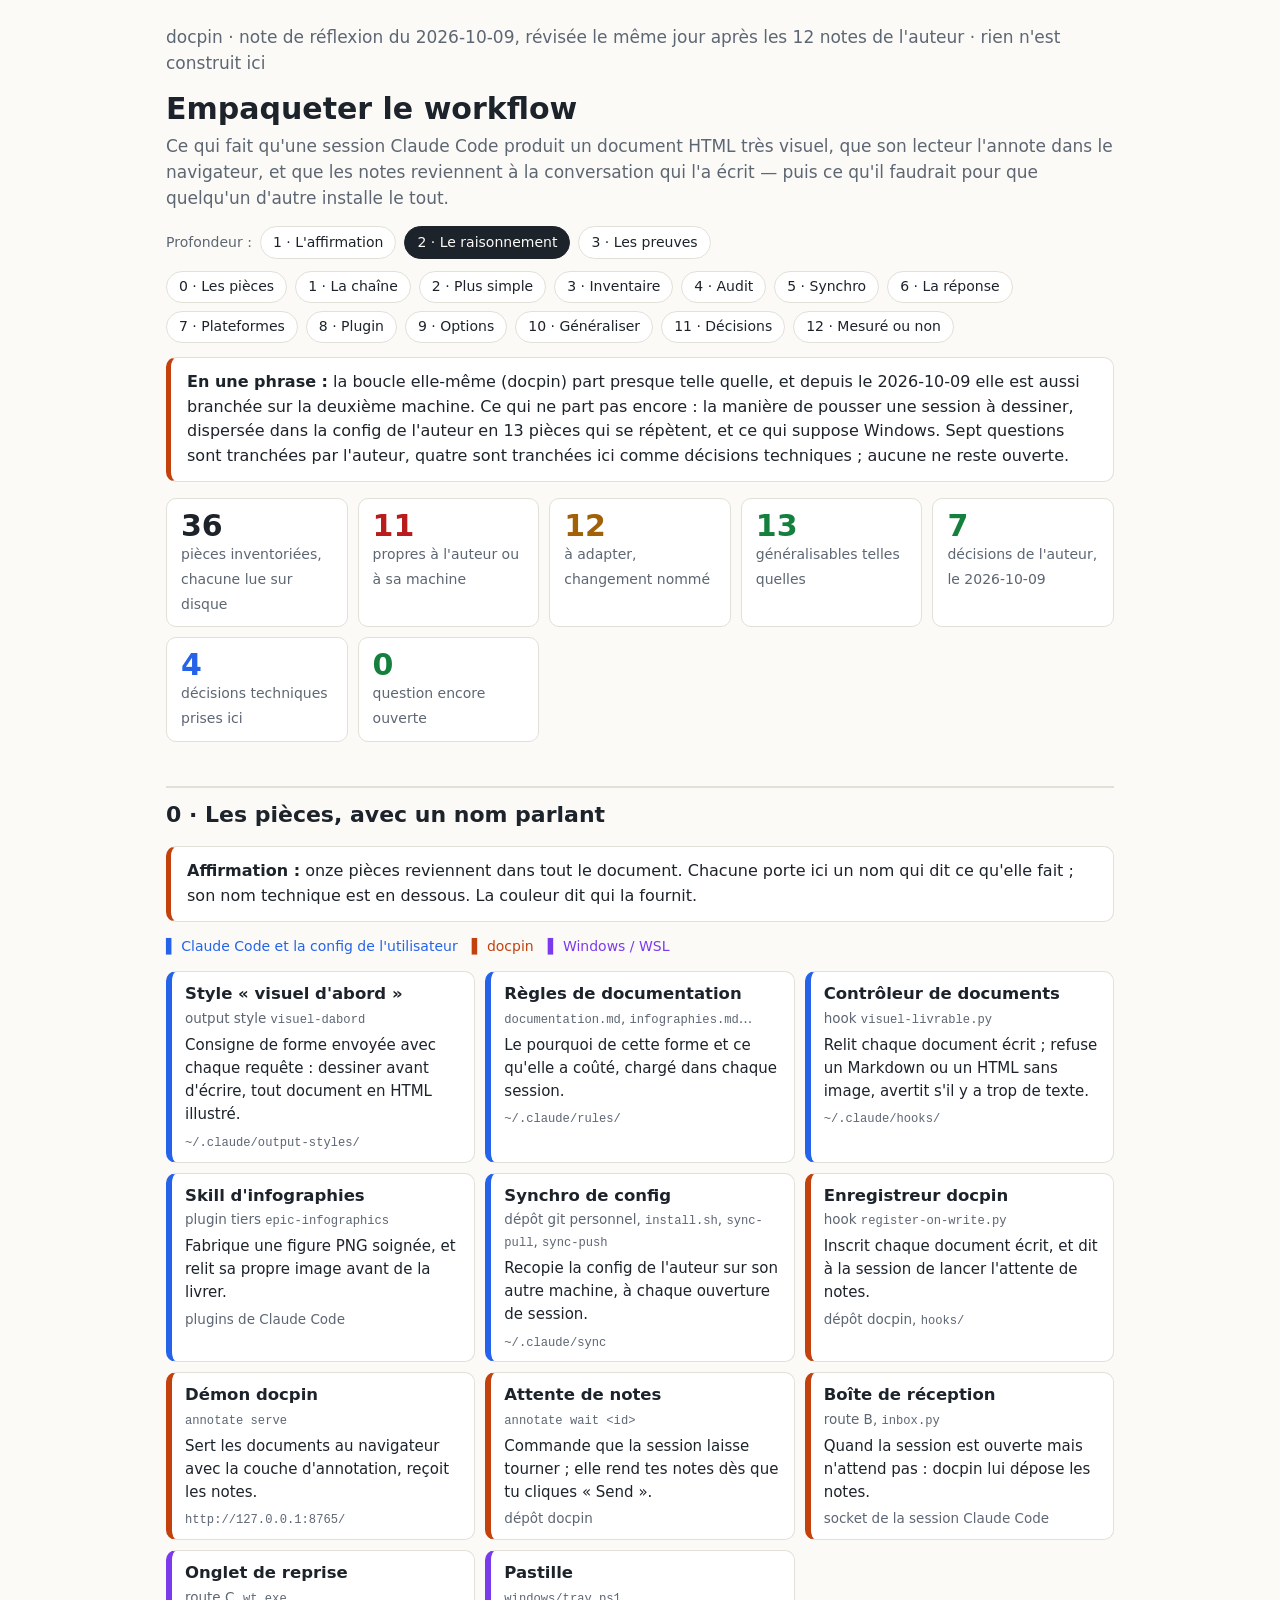
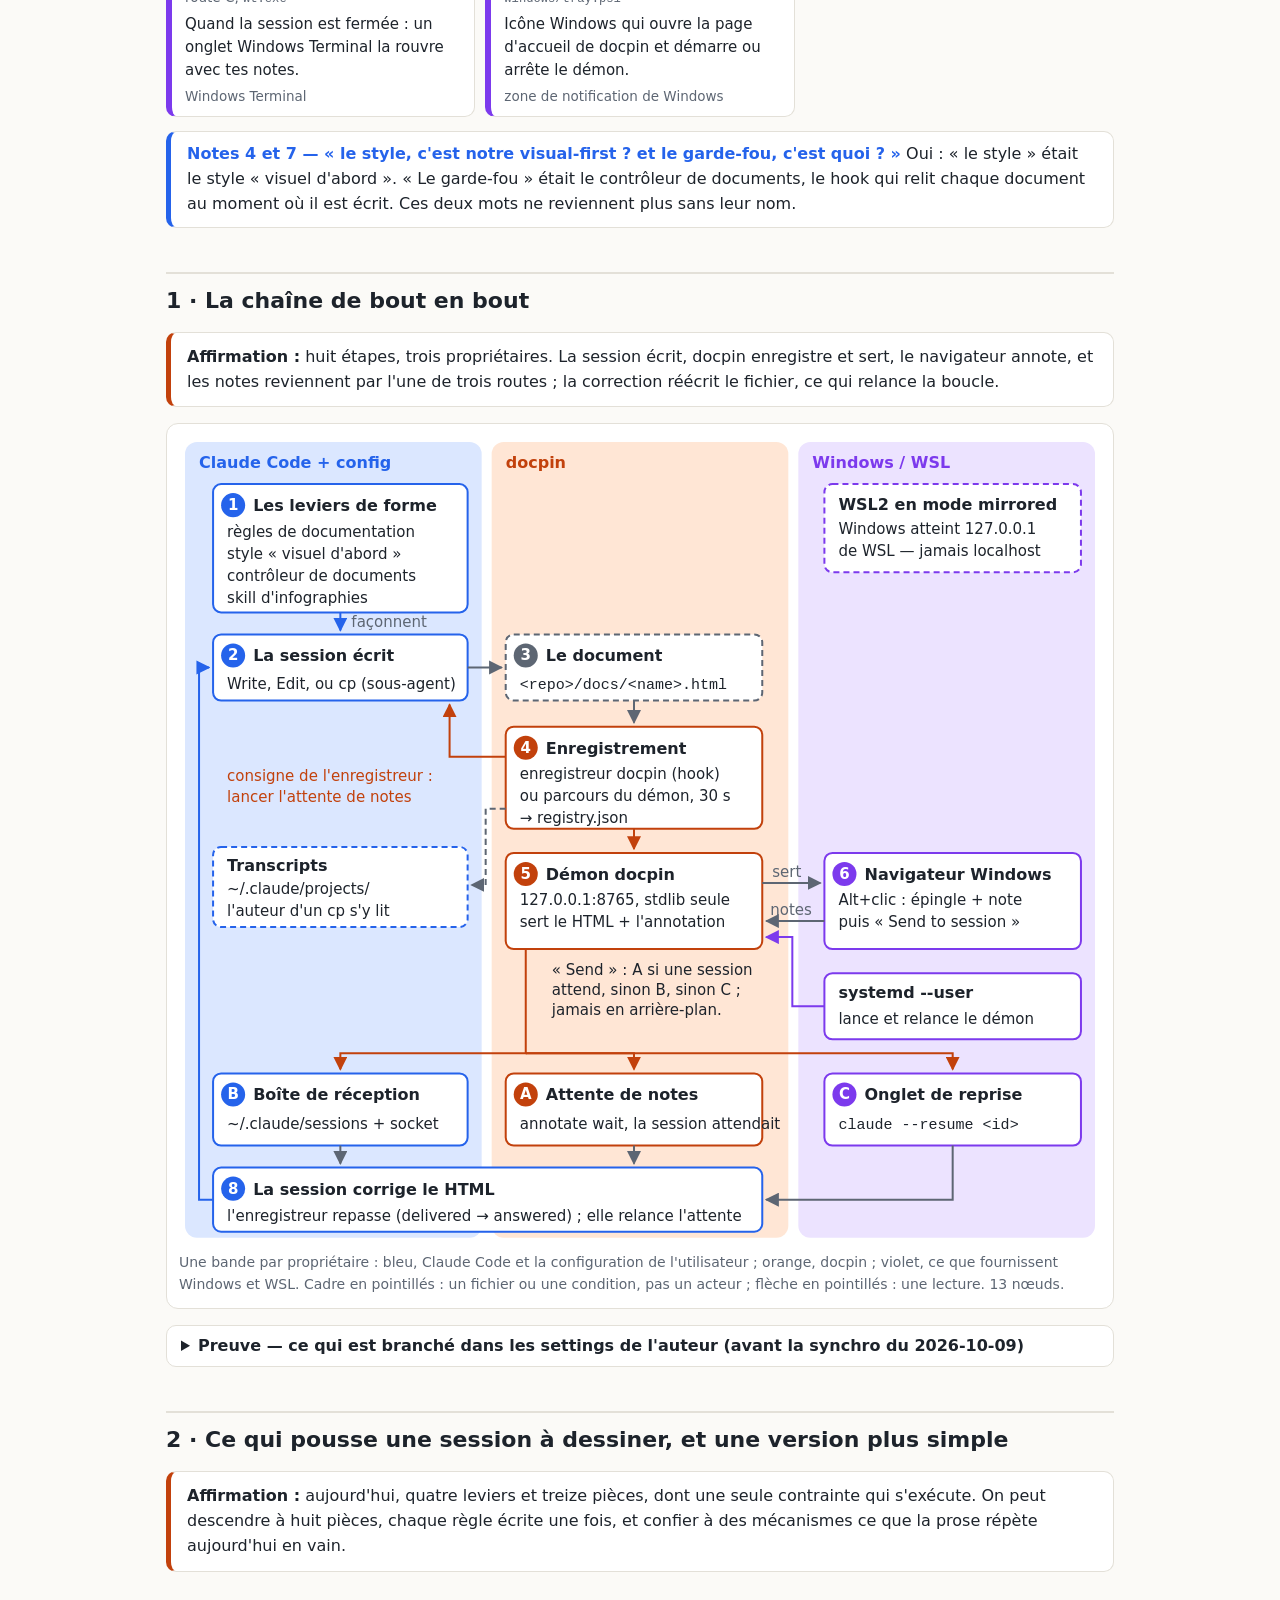
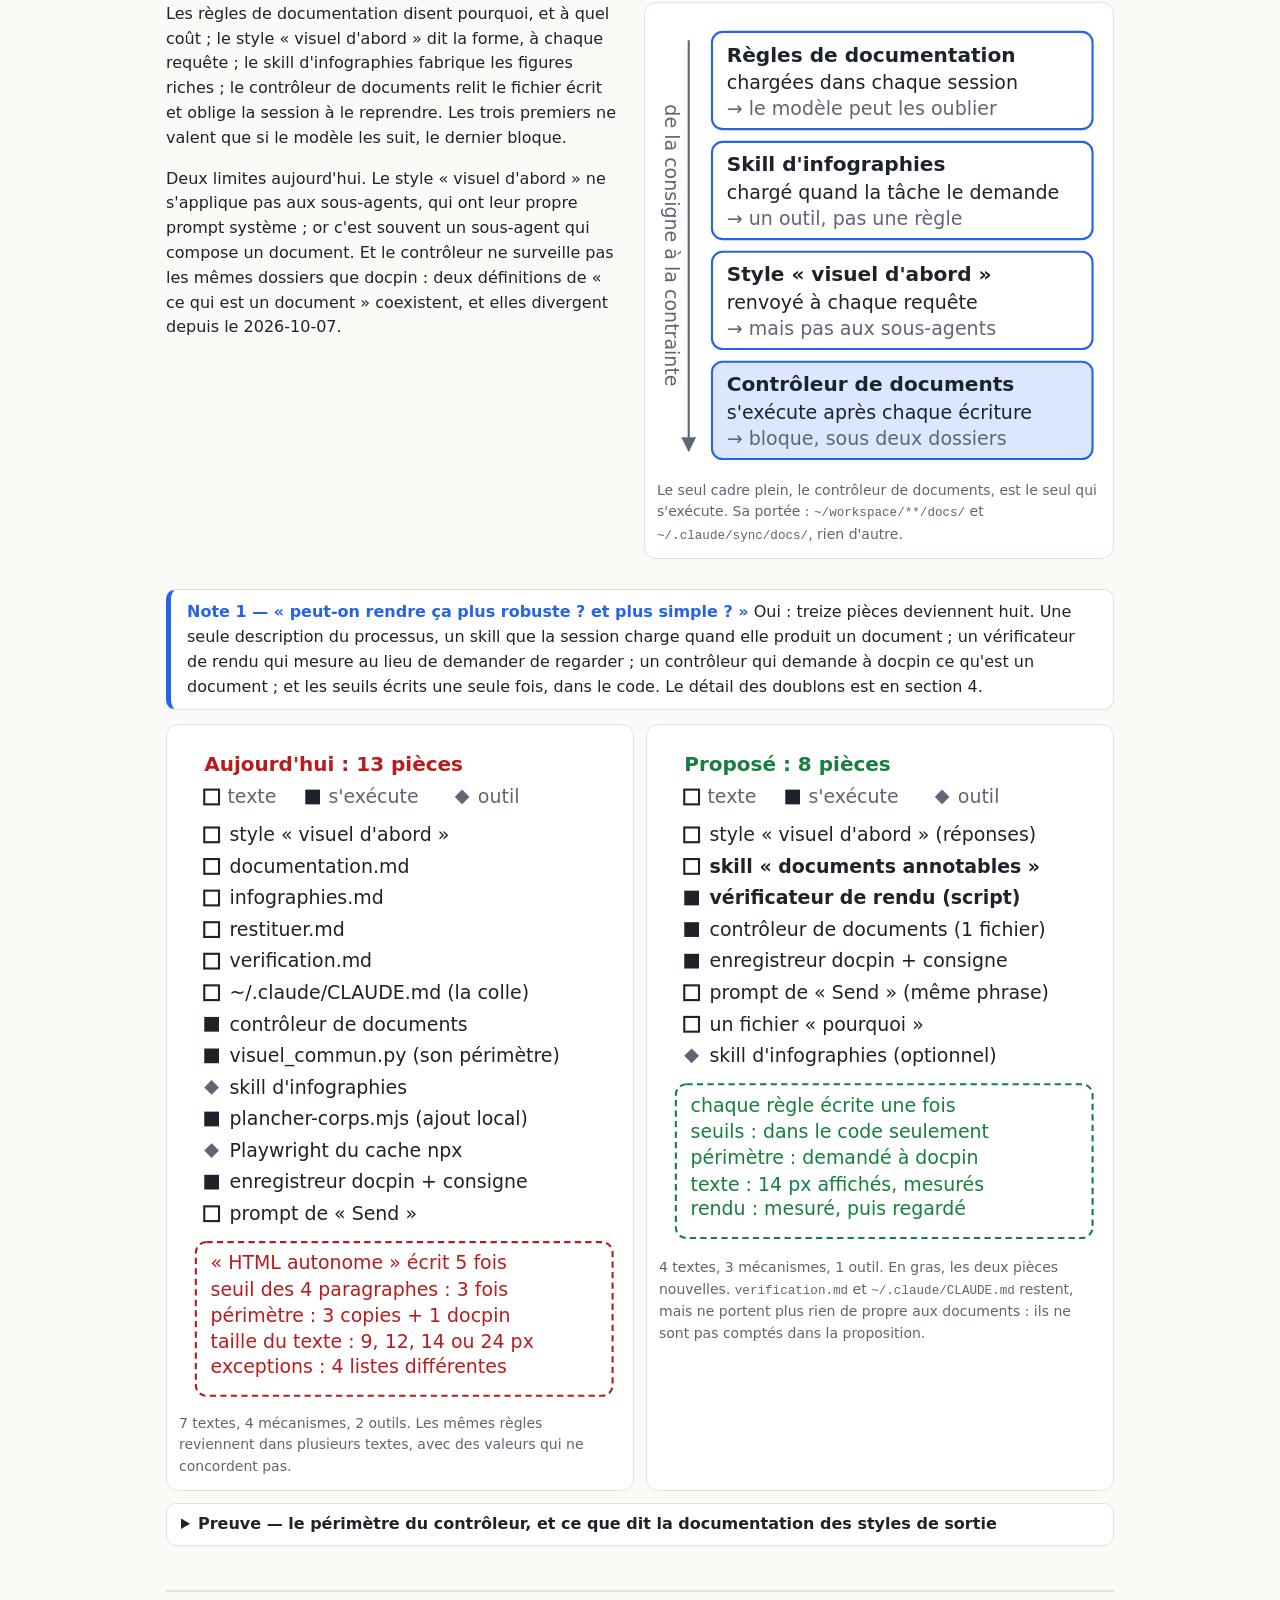
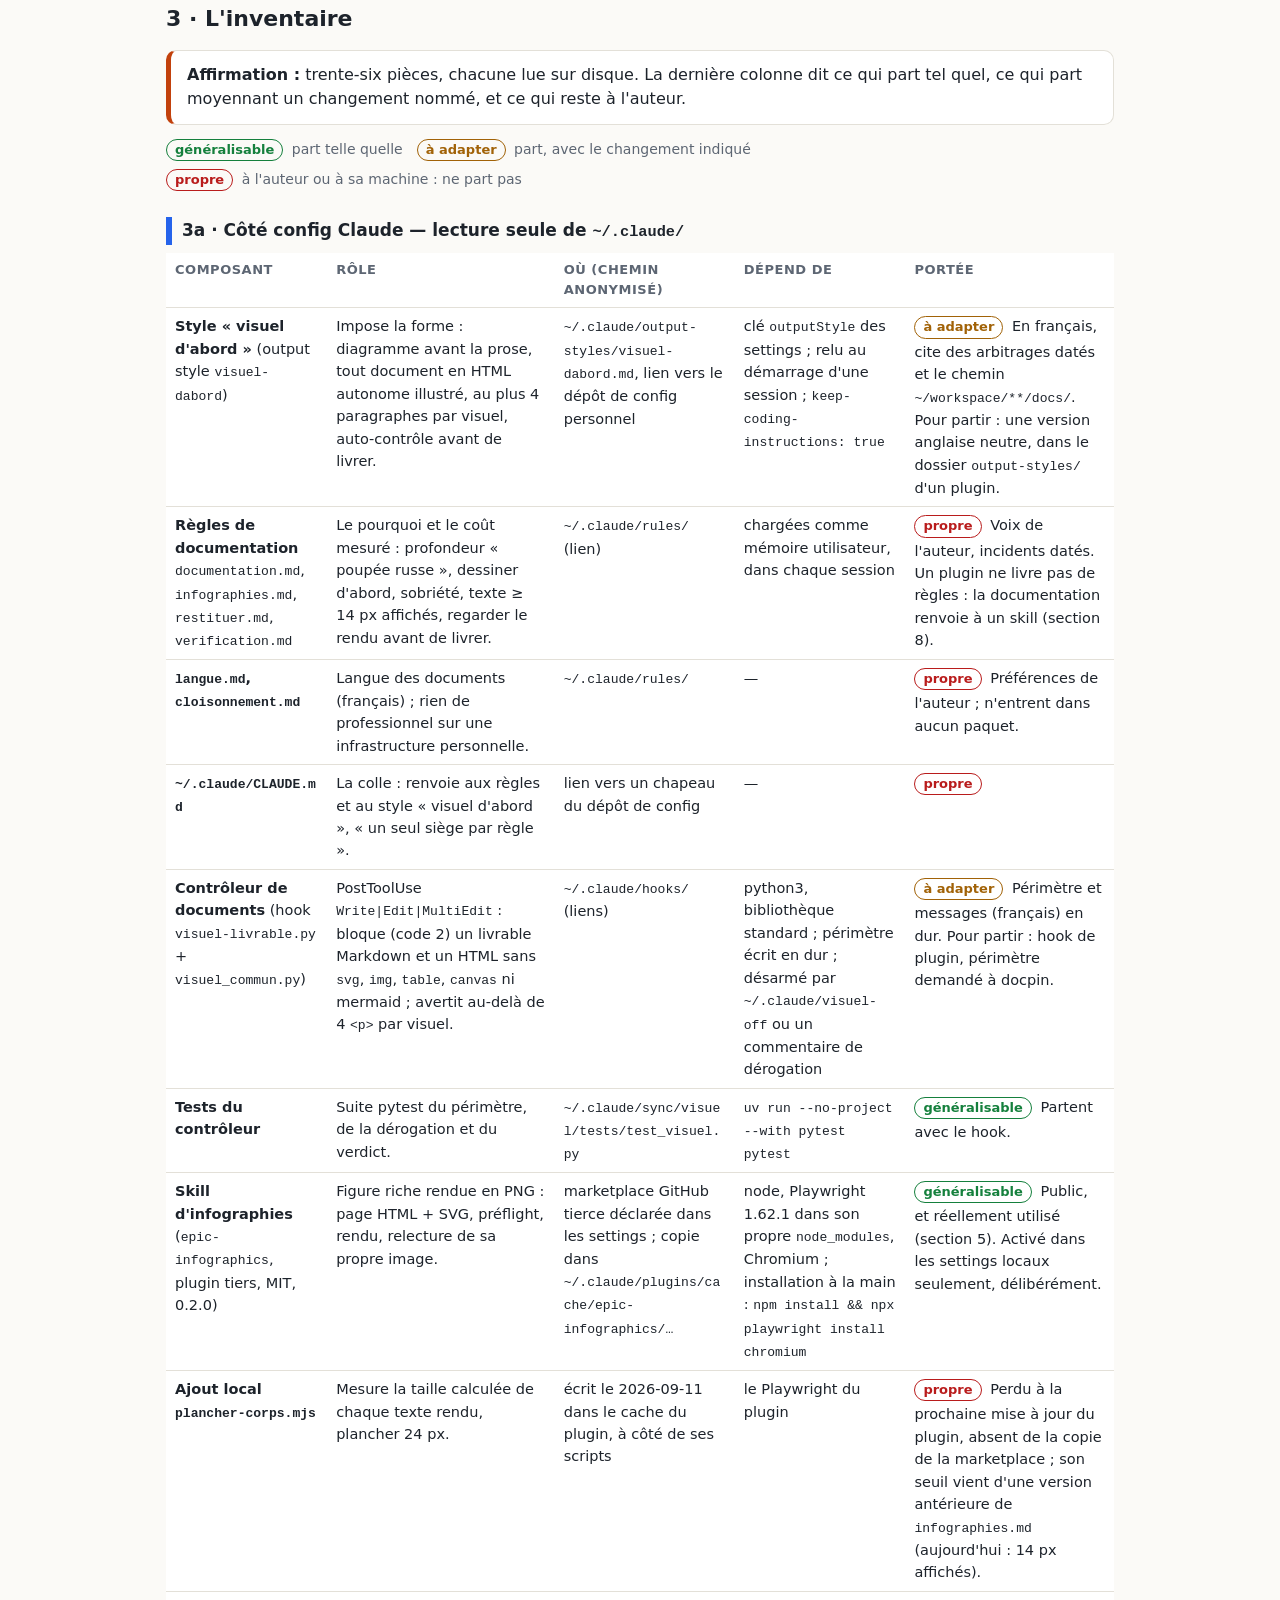
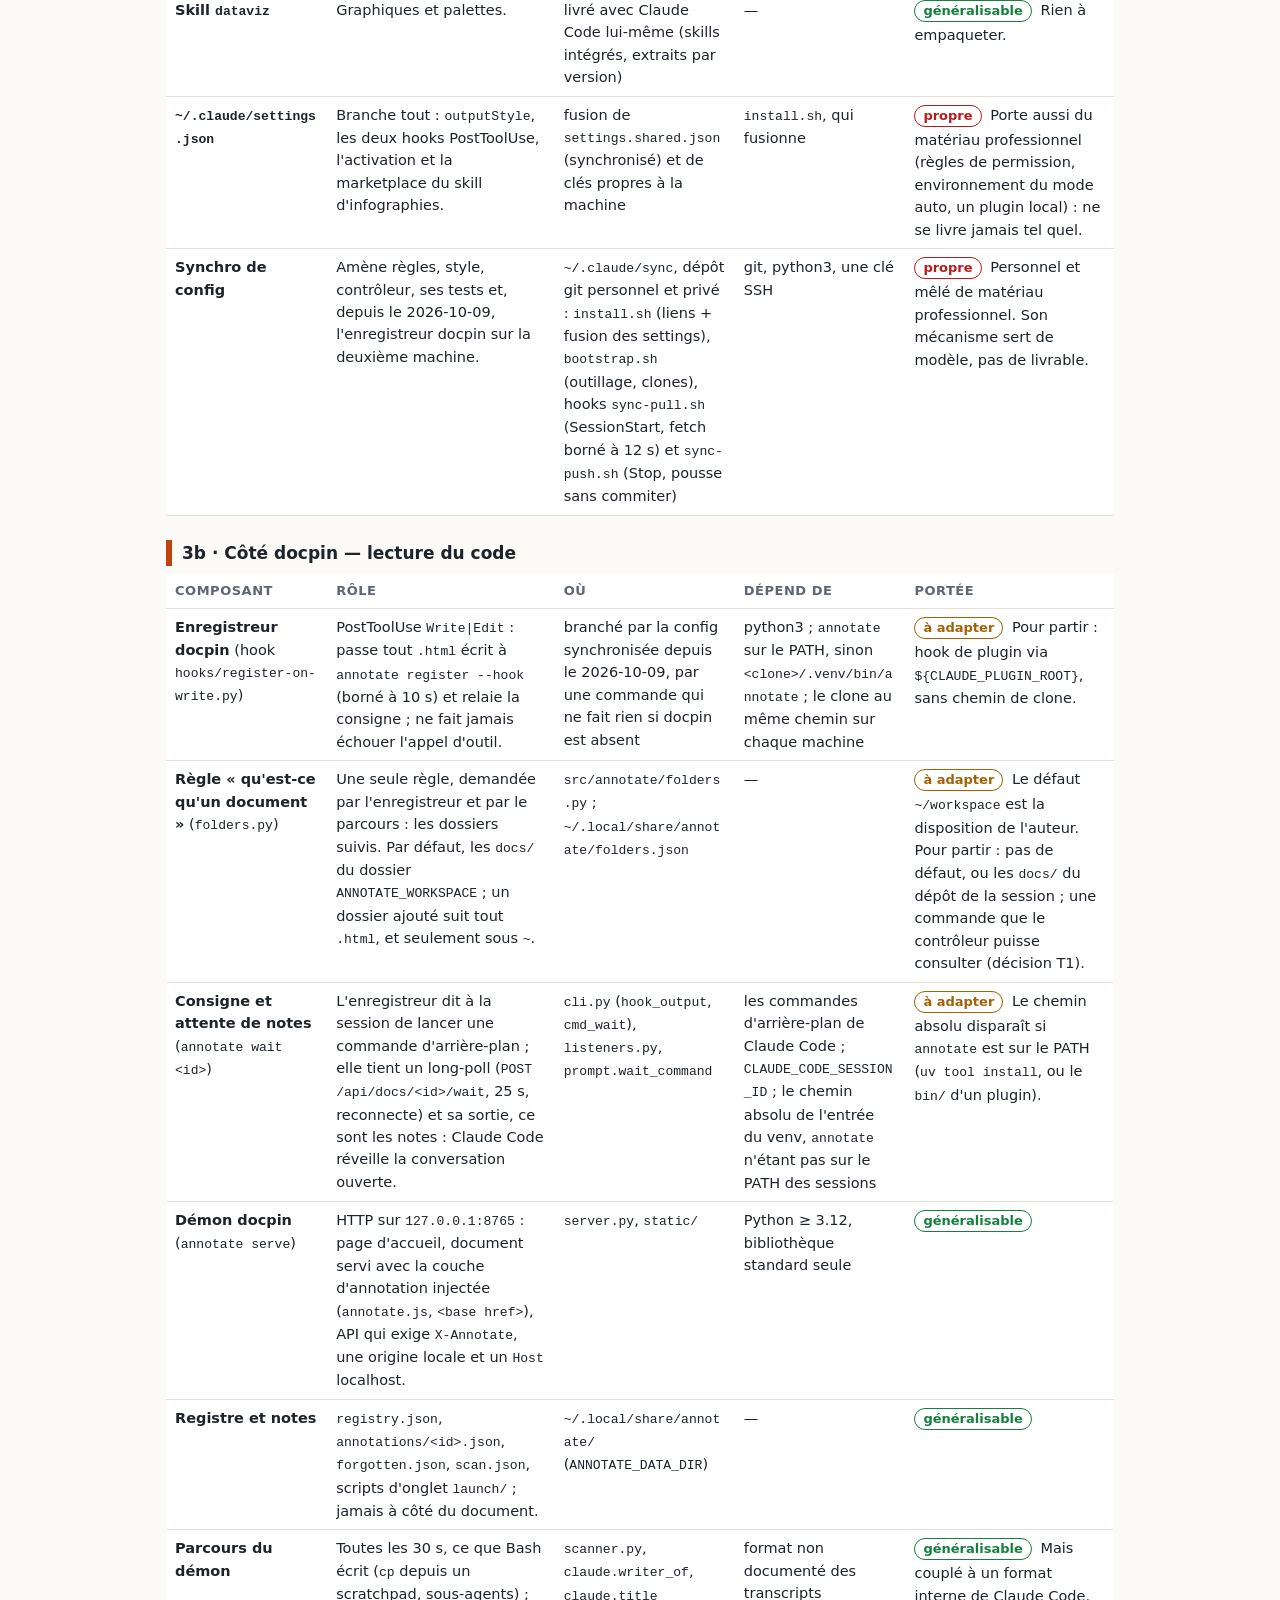
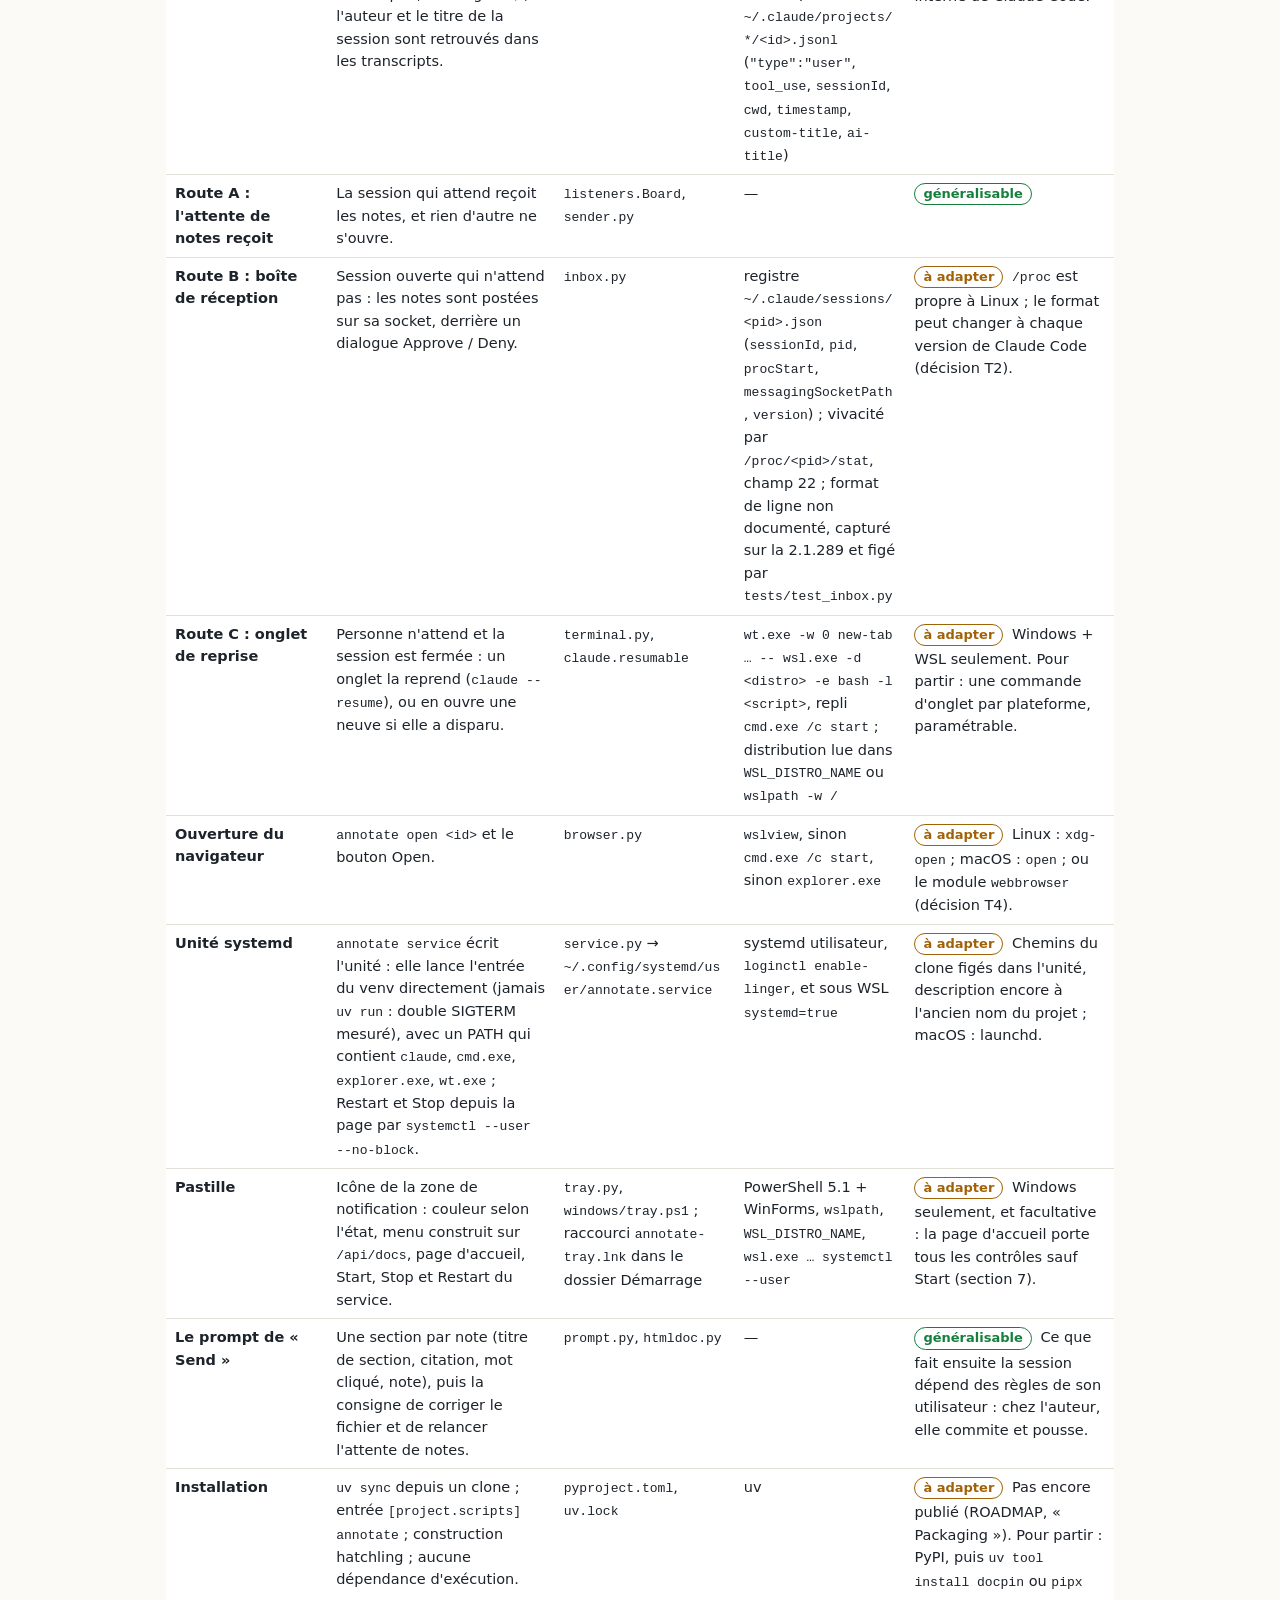
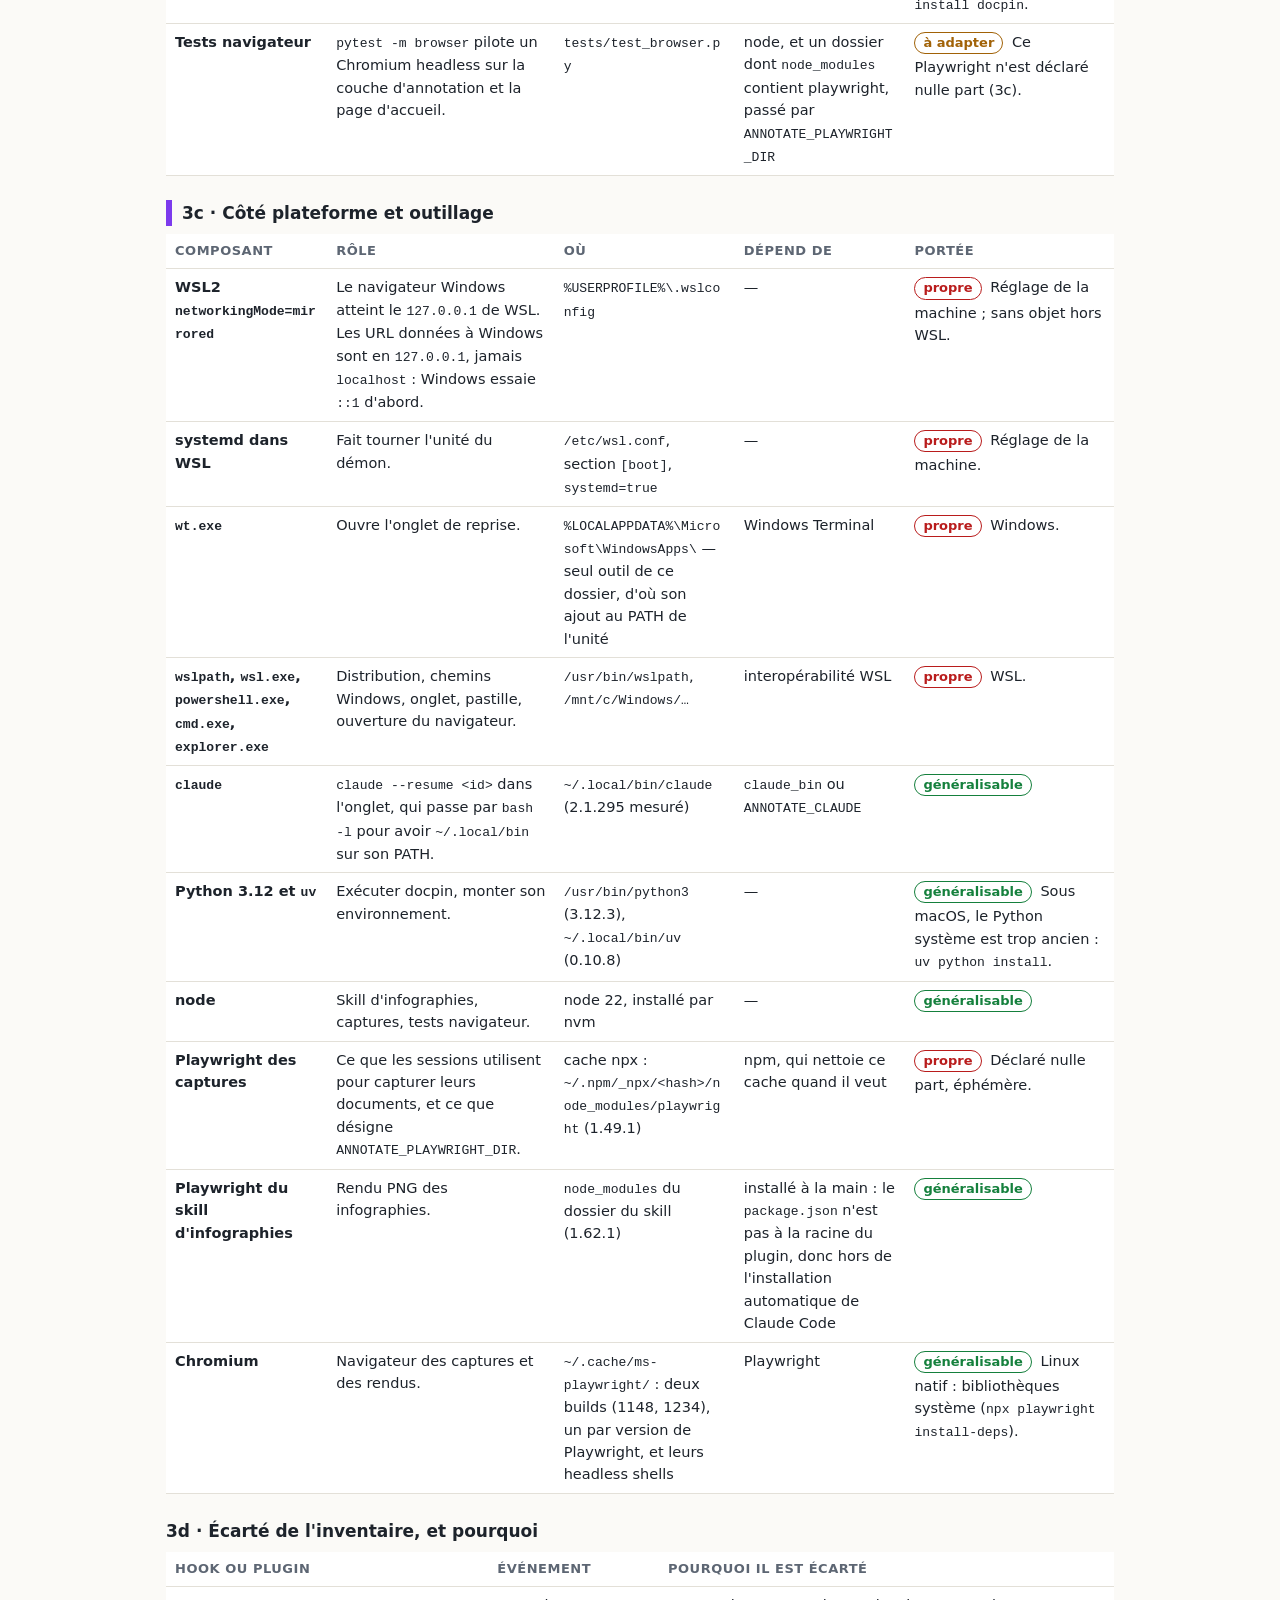
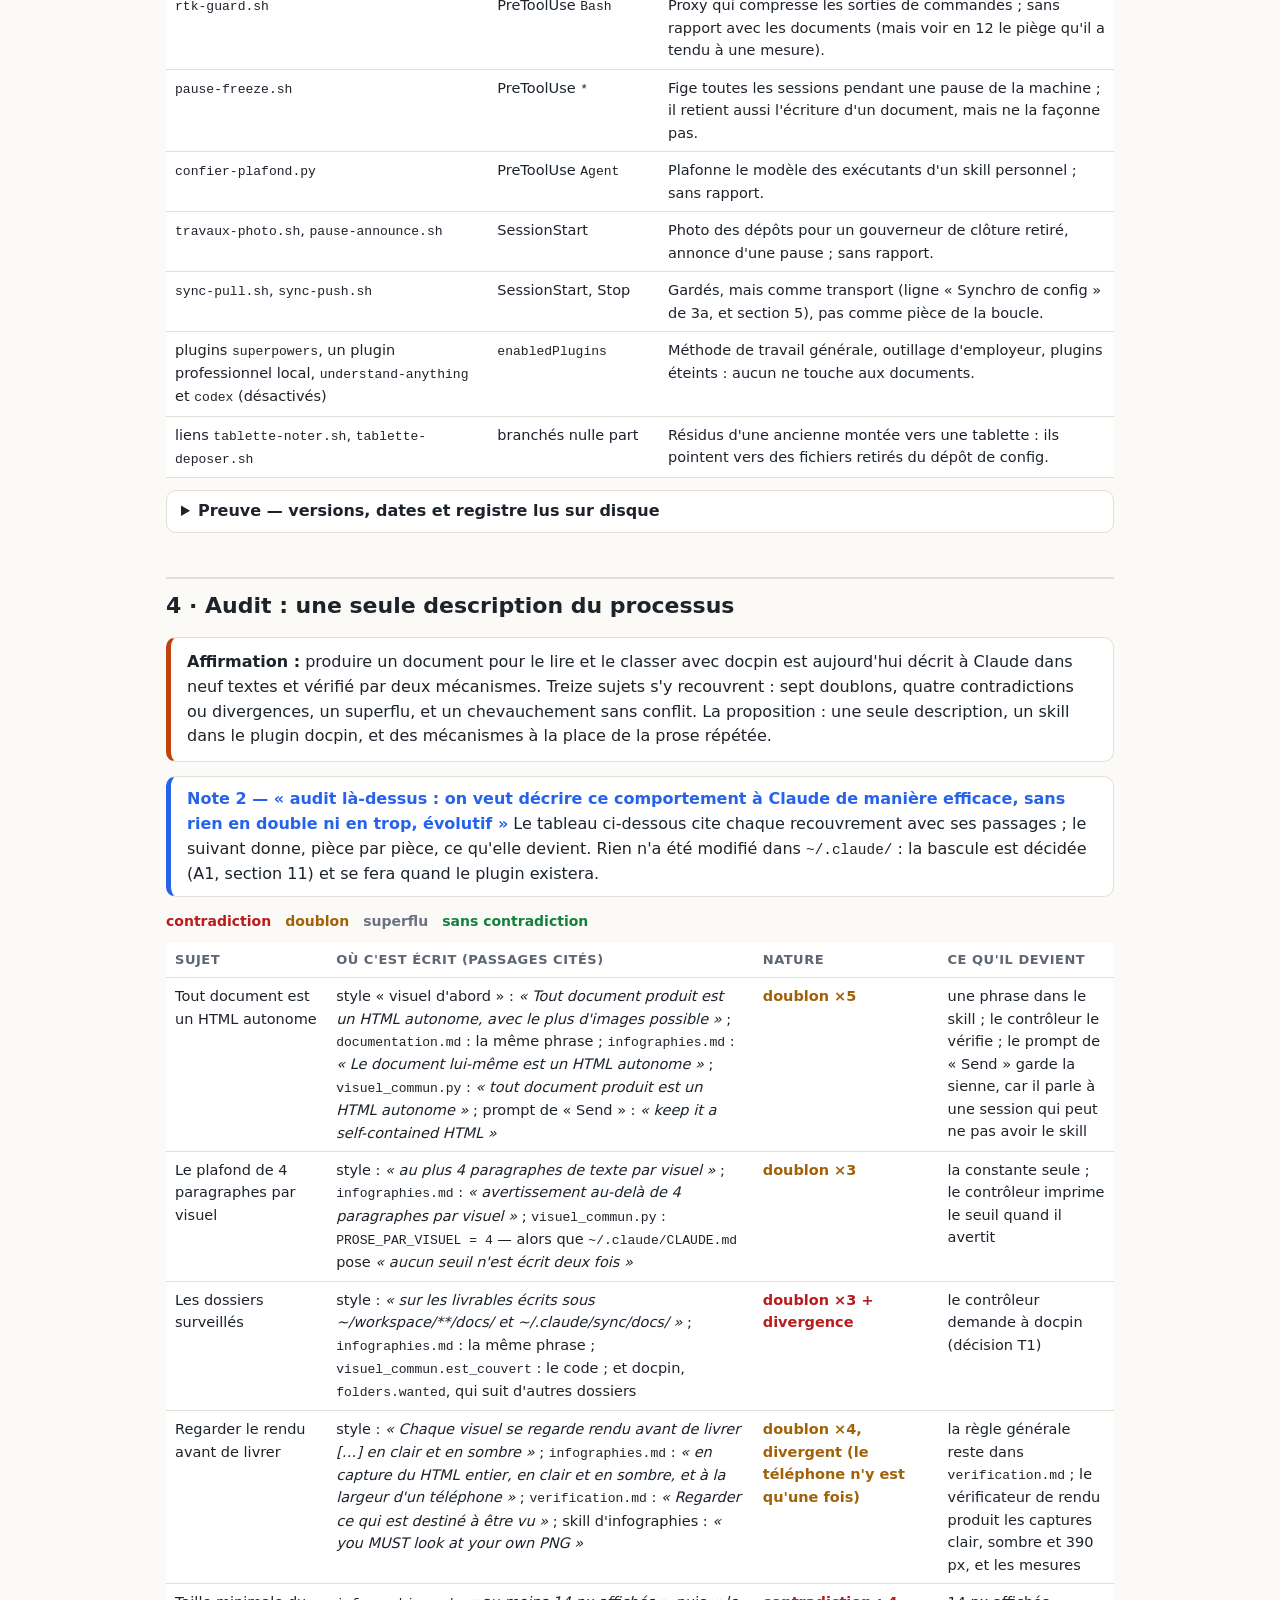
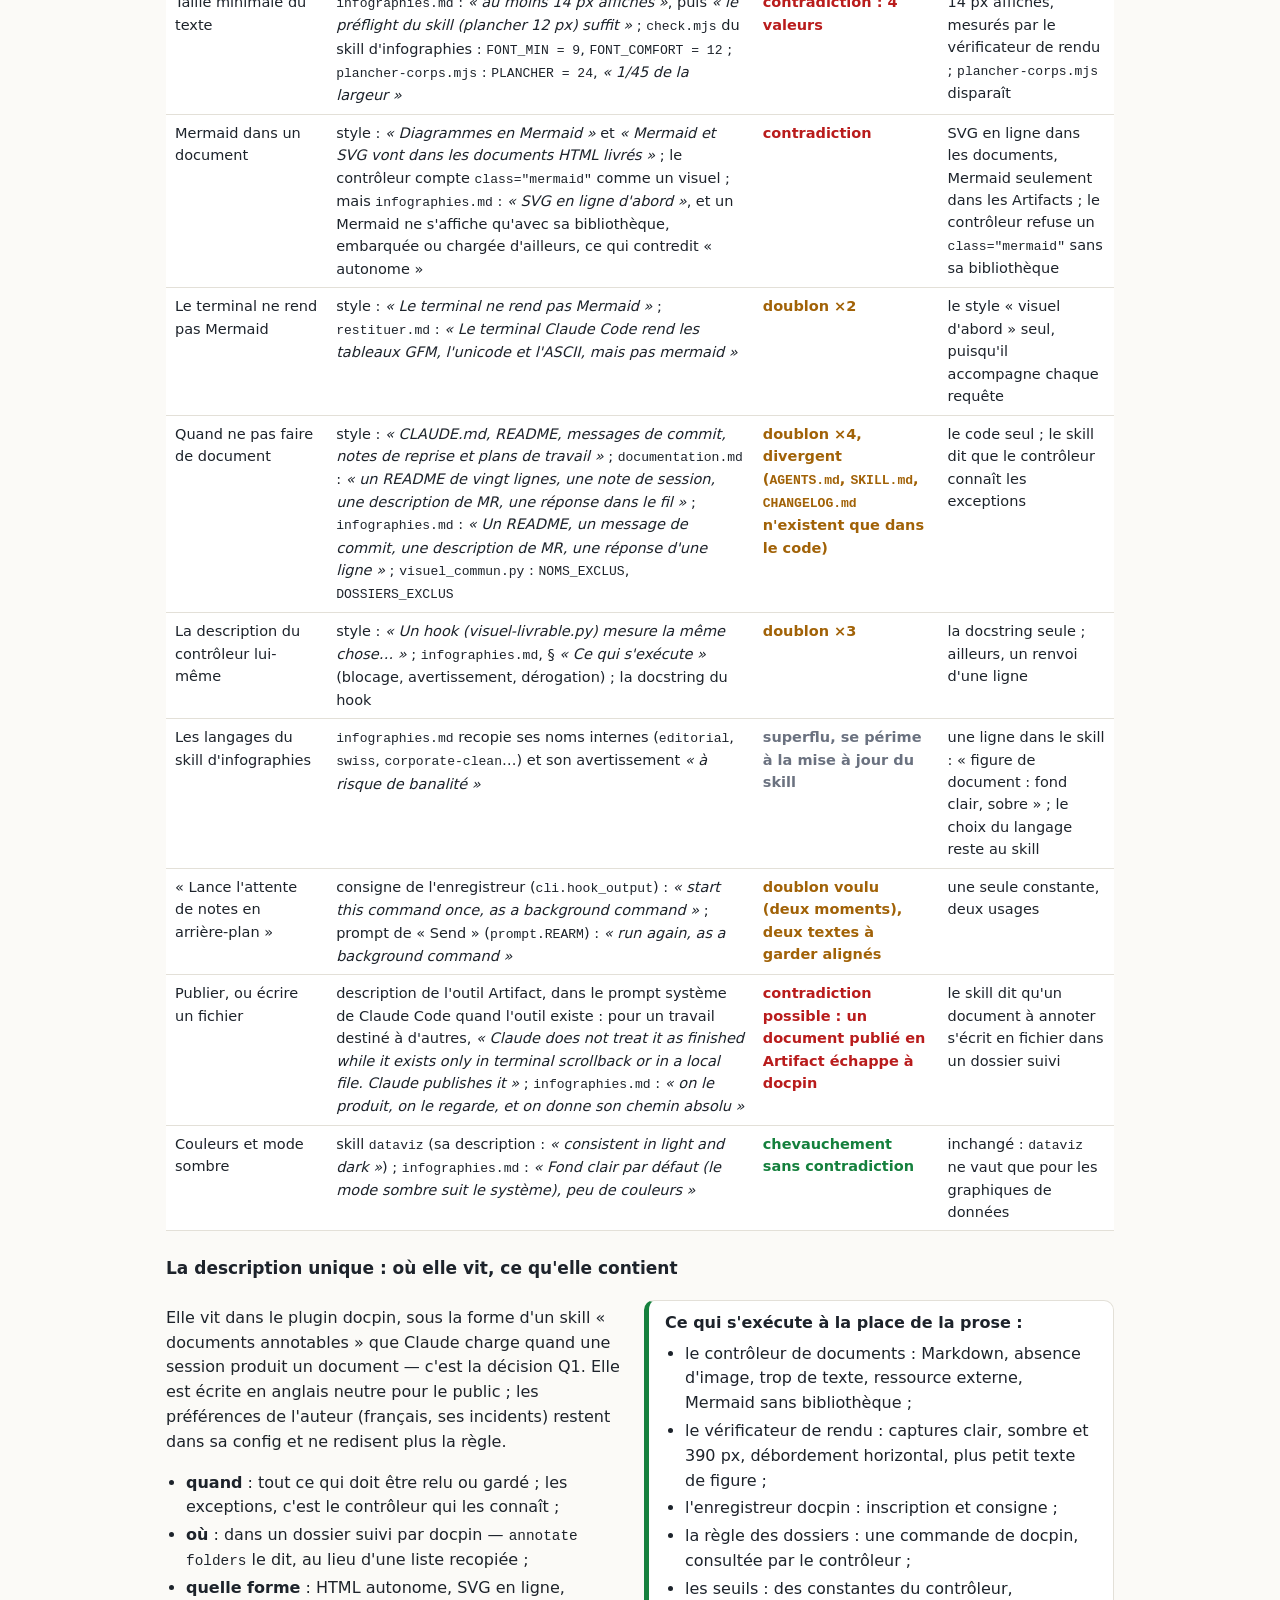
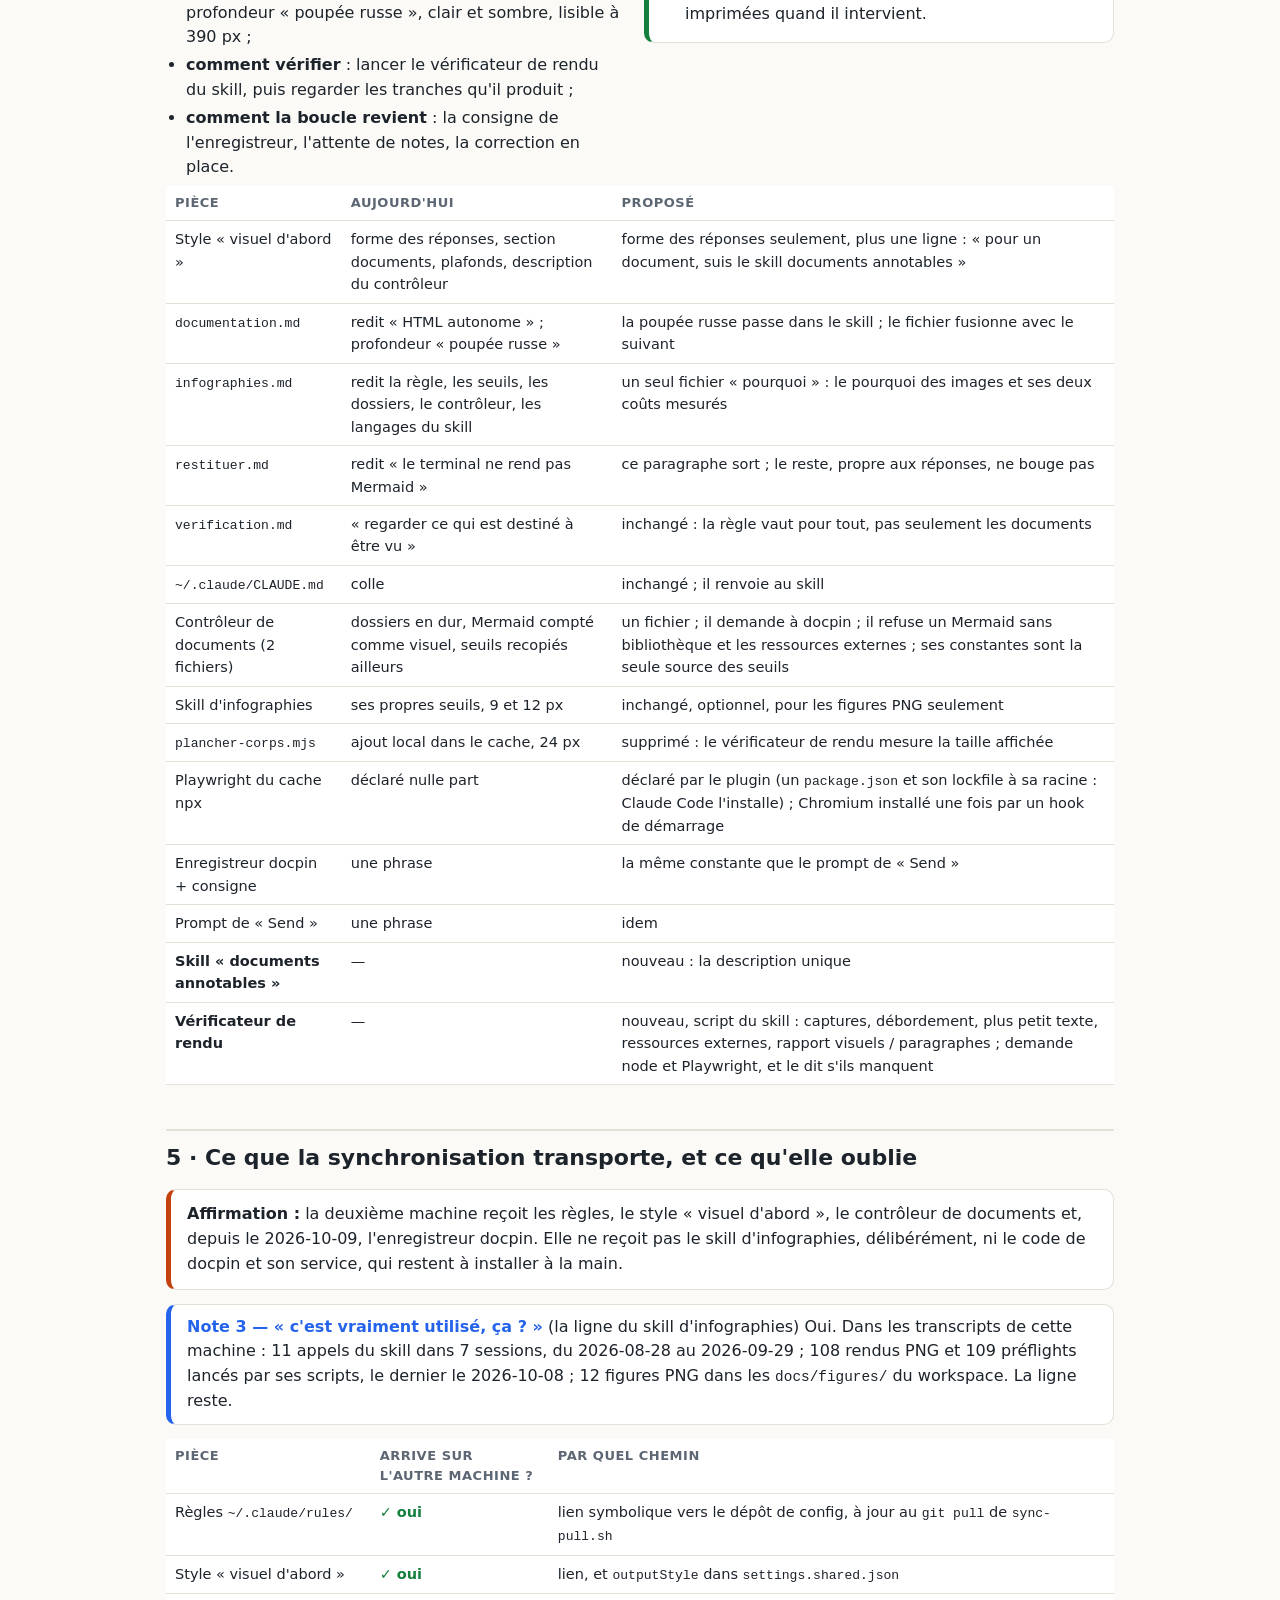
==== commit d49c5324: "docs: A1 tranchée, plus aucune question ouverte dans l'empaquetage" ====
--- a/docs/empaqueter-le-workflow.html
+++ b/docs/empaqueter-le-workflow.html
@@ -172,17 +172,17 @@
 <div class="verdict"><strong>En une phrase :</strong> la boucle elle-même (docpin) part presque telle quelle,
 et depuis le 2026-10-09 elle est aussi branchée sur la deuxième machine. Ce qui ne part pas encore : la manière
 de pousser une session à dessiner, dispersée dans la config de l'auteur en 13 pièces qui se répètent, et ce
-qui suppose Windows. Six questions sont tranchées par l'auteur, quatre sont tranchées ici comme décisions
-techniques, une seule reste à arbitrer.</div>
+qui suppose Windows. Sept questions sont tranchées par l'auteur, quatre sont tranchées ici comme décisions
+techniques ; aucune ne reste ouverte.</div>
 
 <div class="tiles">
   <div class="tile"><b>36</b><span>pièces inventoriées, chacune lue sur disque</span></div>
   <div class="tile own"><b>11</b><span>propres à l'auteur ou à sa machine</span></div>
   <div class="tile adapt"><b>12</b><span>à adapter, changement nommé</span></div>
   <div class="tile gen"><b>13</b><span>généralisables telles quelles</span></div>
-  <div class="tile gen"><b>6</b><span>décisions de l'auteur, le 2026-10-09</span></div>
+  <div class="tile gen"><b>7</b><span>décisions de l'auteur, le 2026-10-09</span></div>
   <div class="tile tech"><b>4</b><span>décisions techniques prises ici</span></div>
-  <div class="tile adapt"><b>1</b><span>question qui reste à l'auteur</span></div>
+  <div class="tile gen"><b>0</b><span>question encore ouverte</span></div>
 </div>
 
 <!-- ============================================================ 0 -->
@@ -829,7 +829,7 @@
 <div class="answer"><strong>Note 2 — « audit là-dessus : on veut décrire ce comportement à Claude de manière
 efficace, sans rien en double ni en trop, évolutif »</strong> Le tableau ci-dessous cite chaque recouvrement
 avec ses passages ; le suivant donne, pièce par pièce, ce qu'elle devient. Rien n'a été modifié dans
-<code>~/.claude/</code> : c'est la question A1 de la section 11.</div>
+<code>~/.claude/</code> : la bascule est décidée (A1, section 11) et se fera quand le plugin existera.</div>
 <div class="l2">
 <div class="legend"><span class="n">contradiction</span><span class="w">doublon</span><span class="u">superflu</span><span class="y">sans contradiction</span></div>
 <div class="scroll"><table class="audit">
@@ -1264,26 +1264,25 @@
 </div>
 
 <!-- ============================================================ 11 -->
-<h2 id="decisions">11 · Décisions, et la question qui reste</h2>
-<div class="verdict"><strong>Affirmation :</strong> une seule question reste à l'auteur, sur sa propre config. Les
-six qu'il a tranchées le 2026-10-09 sont actées ; les quatre autres étaient techniques et sont tranchées ici,
-avec leur motif.</div>
-<div class="legend"><span><span class="tag adapt">à arbitrer</span> question pour l'auteur</span>
-<span><span class="tag gen">décidé par l'auteur</span> le 2026-10-09</span>
+<h2 id="decisions">11 · Décisions</h2>
+<div class="verdict"><strong>Affirmation :</strong> aucune question ne reste ouverte. Les sept que l'auteur a
+tranchées le 2026-10-09 sont actées ; les quatre autres étaient techniques et sont tranchées ici, avec leur
+motif.</div>
+<div class="legend"><span><span class="tag gen">décidé par l'auteur</span> le 2026-10-09</span>
 <span><span class="tag tech">décision technique</span> prise ici, motif écrit</span></div>
 
-<div class="dec open"><h3>A1 · Ta config de documentation passe-t-elle de 13 pièces à 8 ? <span class="tag adapt">à arbitrer</span></h3>
-<div class="what">D'accord pour que la manière de produire un document vive dans le plugin public que tu
-installes (Q9), et que ta config ne garde que tes préférences (français) et le pourquoi ?</div>
-<details class="l2"><summary>Les issues</summary>
+<div class="dec ali"><h3>A1 · Ta config de documentation passe de 13 pièces à 8 <span class="tag gen">décidé le 2026-10-09</span></h3>
+<div class="what">La manière de produire un document vivra dans le plugin public que l'auteur installe (Q9) ;
+sa config ne gardera que ses préférences (français) et le pourquoi. La bascule se fait quand le plugin
+existe ; d'ici là, rien ne change dans sa config.</div>
+<details class="l2"><summary>Les issues considérées</summary>
 <div class="scroll"><table>
 <thead><tr><th>Issue</th><th>Ce que ça donne</th><th>Ce que ça coûte</th></tr></thead>
 <tbody>
-<tr><td>oui, quand le plugin existe</td><td>chaque règle écrite une fois ; tu utilises ce que tu livres</td><td>réécrire 3 fichiers de règles et le style « visuel d'abord » ; attendre le plugin</td></tr>
+<tr><td><b>oui, quand le plugin existe</b> — retenue</td><td>chaque règle écrite une fois ; tu utilises ce que tu livres</td><td>réécrire 3 fichiers de règles et le style « visuel d'abord » ; attendre le plugin</td></tr>
 <tr><td>oui, mais garder aussi tes règles complètes</td><td>rien à retirer</td><td>les doublons et les quatre seuils restent ; la contradiction Mermaid aussi</td></tr>
 <tr><td>non</td><td>rien ne bouge chez toi</td><td>le plugin public et ta config divergent dès la première correction</td></tr>
-</tbody></table></div></details>
-<div class="reco"><strong>Recommandation :</strong> oui, quand le plugin existe ; d'ici là, rien ne change dans ta config.</div></div>
+</tbody></table></div></details></div>
 
 <div class="dec ali"><h3>Q1 · Ce que contient le paquet public <span class="tag gen">décidé le 2026-10-09</span></h3>
 <div class="what">La boucle et un skill « documents annotables » dans le plugin docpin ; le style « visuel
